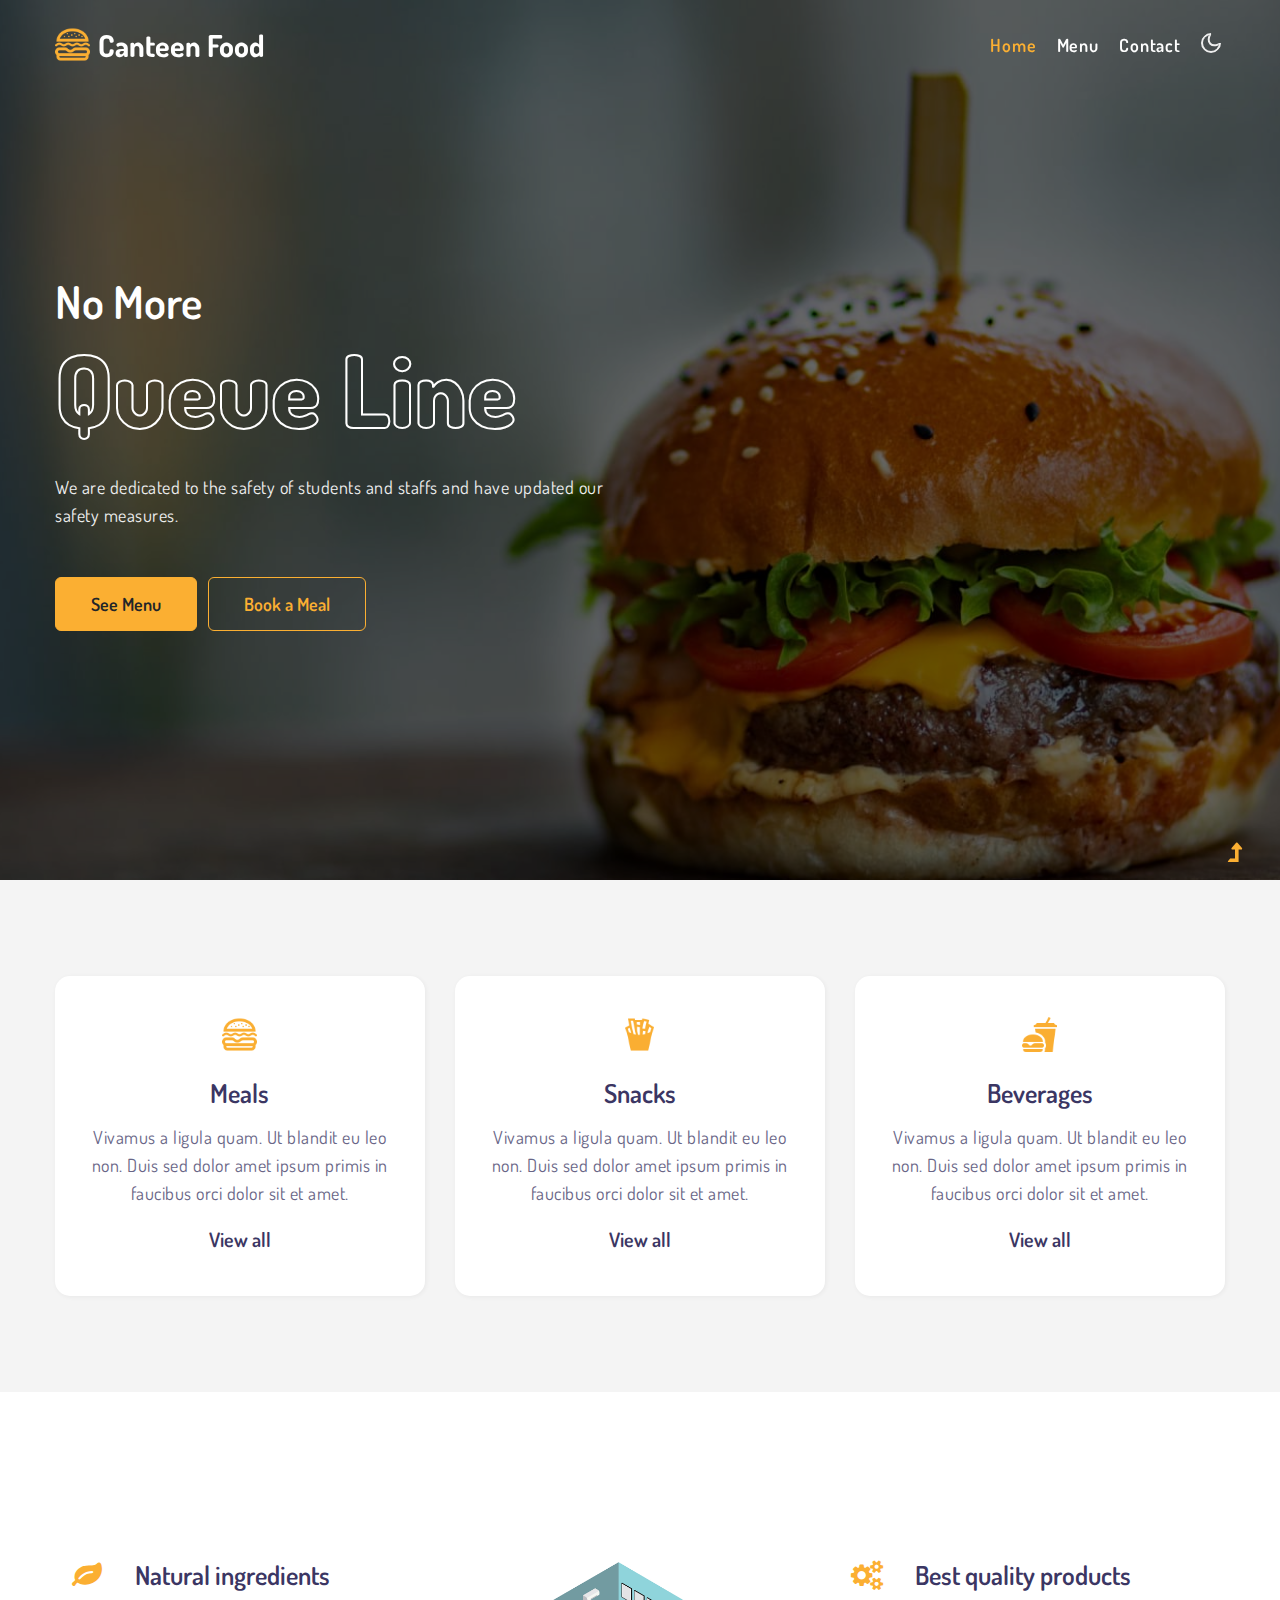
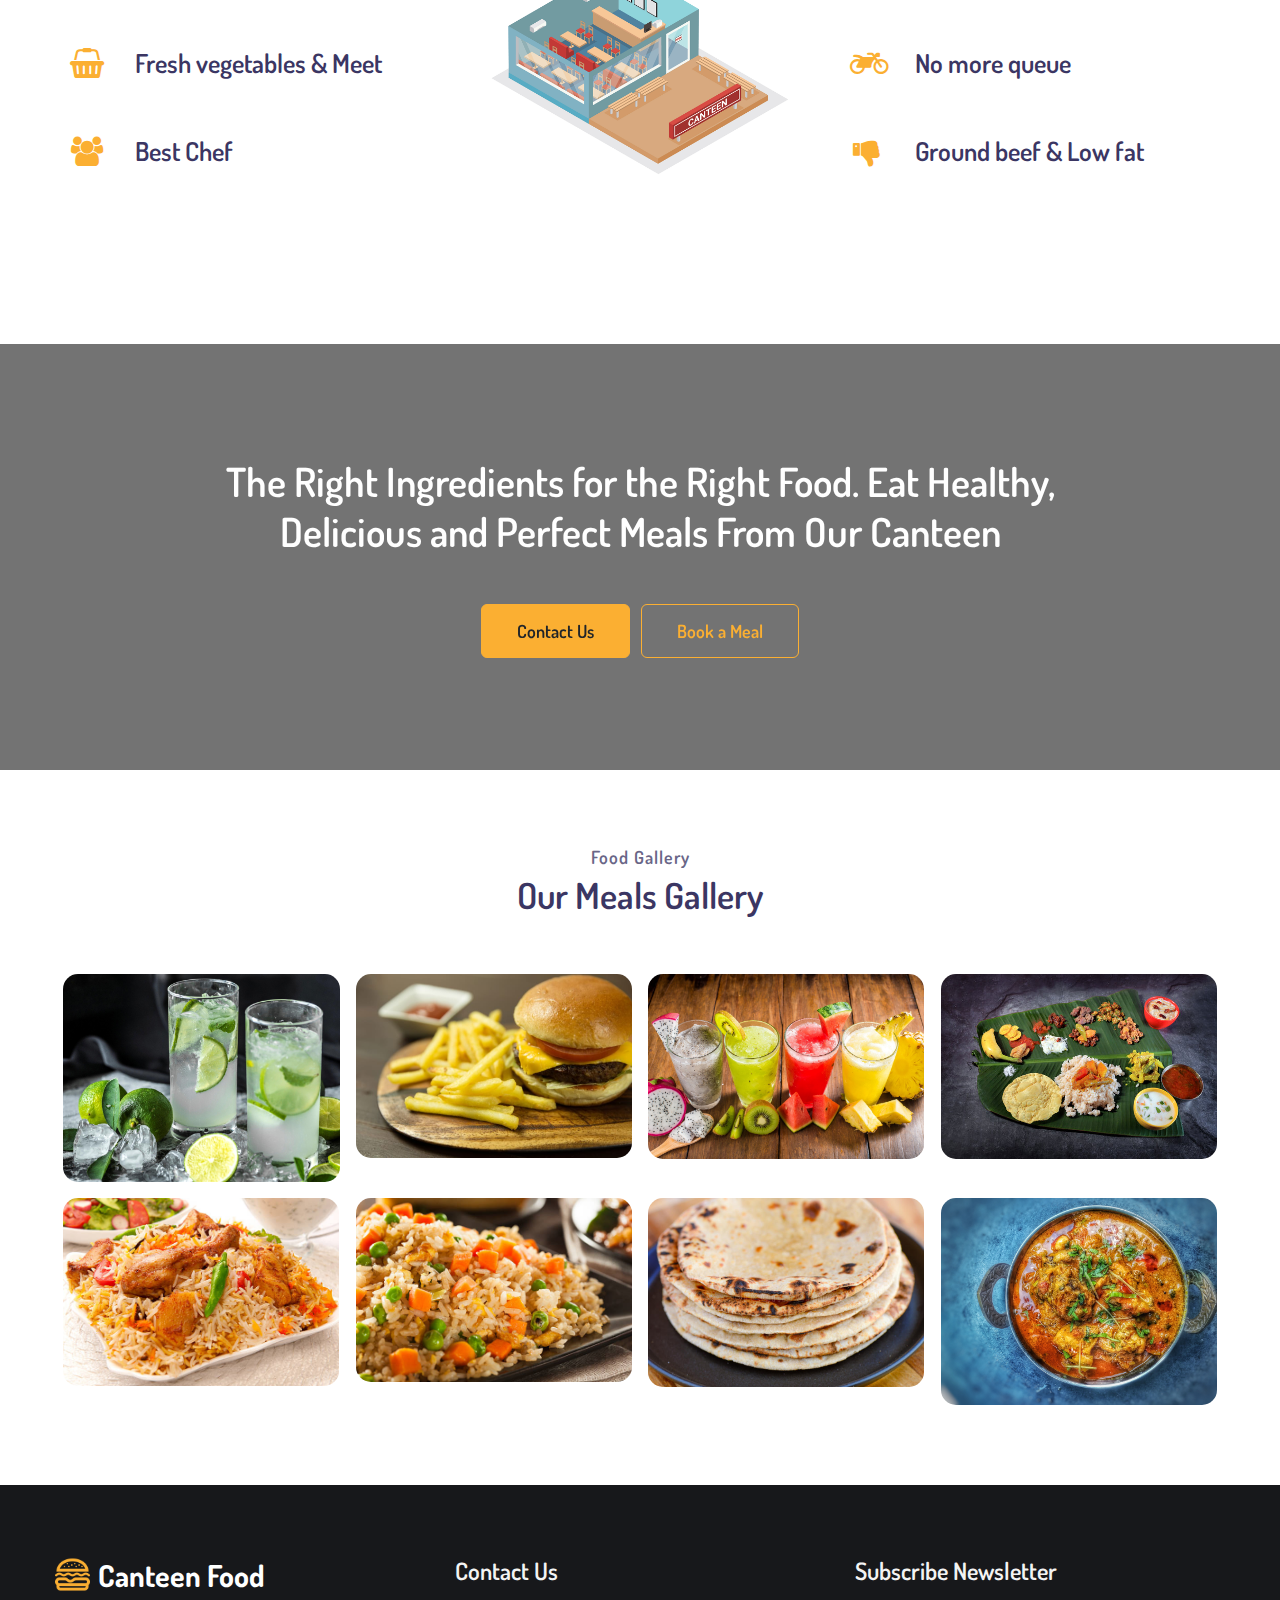
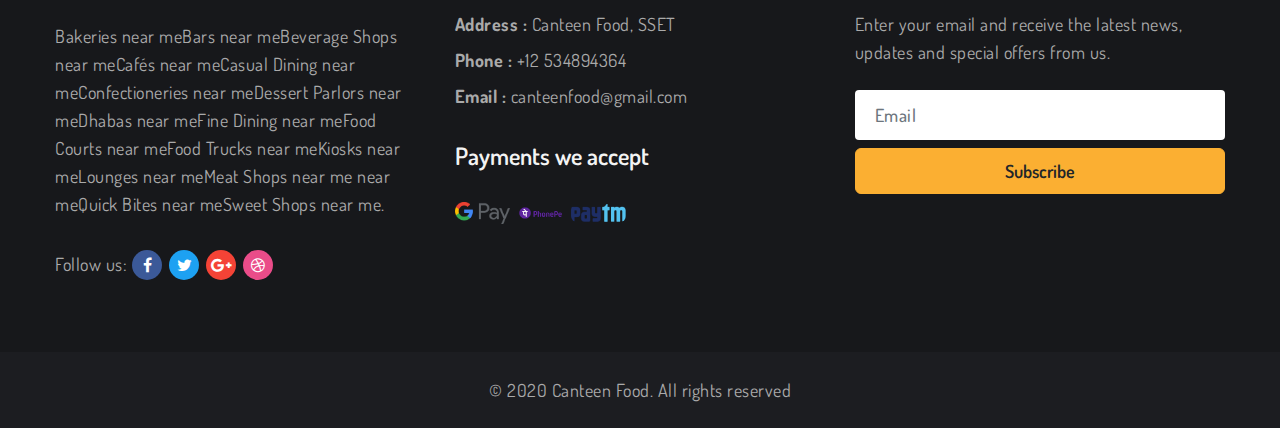
==== index.html @ 43445bdd "Initial Commit" ====
<!--
Author: W3layouts
Author URL: http://w3layouts.com
-->
<!doctype html>
<html lang="en">
  <head>
    <!-- Required meta tags -->
    <meta charset="utf-8">
    <meta name="viewport" content="width=device-width, initial-scale=1, shrink-to-fit=no">

    <title>Canteen</title>

    <link href="//fonts.googleapis.com/css2?family=Dosis:wght@300;400;500;600;800&display=swap" rel="stylesheet">

    <!-- Template CSS -->
    <link rel="stylesheet" href="assets/css/style-starter.css">
  </head>
  <body>
<!--header-->
<header id="site-header" class="fixed-top">
  <div class="container">
      <nav class="navbar navbar-expand-lg stroke px-0">
          <h1> <a class="navbar-brand" href="index.html">
              <img src="assets/images/burger.png" alt="burger logo"width="35px" /> Canteen Food
              </a></h1>
          <!-- if logo is image enable this   
  <a class="navbar-brand" href="#index.html">
      <img src="image-path" alt="Your logo" title="Your logo" style="height:35px;" />
  </a> -->
          <button class="navbar-toggler  collapsed bg-gradient" type="button" data-toggle="collapse"
              data-target="#navbarTogglerDemo02" aria-controls="navbarTogglerDemo02" aria-expanded="false"
              aria-label="Toggle navigation">
              <span class="navbar-toggler-icon fa icon-expand fa-bars"></span>
              <span class="navbar-toggler-icon fa icon-close fa-times"></span>
          </button>

          <div class="collapse navbar-collapse" id="navbarTogglerDemo02">
              <ul class="navbar-nav ml-auto">
                  <li class="nav-item active">
                      <a class="nav-link" href="index.html">Home <span class="sr-only">(current)</span></a>
                  </li>
                  <li class="nav-item @@menu__active">
                      <a class="nav-link" href="menu.html">Menu</a>
                  </li>
                  <li class="nav-item @@contact__active">
                      <a class="nav-link" href="contact.html">Contact</a>
                  </li>
                  <!--/search-right-->
                  <!-- <div class="search-right">
                      <a href="#search" title="search"><span class="fa fa-search" aria-hidden="true"></span></a> -->
                      <!-- search popup -->
                      <!-- <div id="search" class="pop-overlay">
                          <div class="popup">
                              <h4 class="mb-3">Search here</h4>
                              <form action="error.html" method="GET" class="search-box">
                                  <input type="search" placeholder="Enter Keyword" name="search" required="required"
                                      autofocus="">
                                  <button type="submit" class="btn btn-style btn-primary">Search</button>
                              </form>

                          </div>
                          <a class="close" href="#close">×</a>
                      </div> -->
                      <!-- /search popup -->
                  <!-- </div> -->
                  <!--//search-right-->
              </ul>
          </div>
          <!-- toggle switch for light and dark theme -->
          <div class="mobile-position">
              <nav class="navigation">
                  <div class="theme-switch-wrapper">
                      <label class="theme-switch" for="checkbox">
                          <input type="checkbox" id="checkbox">
                          <div class="mode-container">
                              <i class="gg-sun"></i>
                              <i class="gg-moon"></i>
                          </div>
                      </label>
                  </div>
              </nav>
          </div>
          <!-- //toggle switch for light and dark theme -->
      </nav>
  </div>
</header>
<!--/header-->
<!-- banner section -->
<section id="home" class="w3l-banner py-5">
    <div class="container py-lg-5 py-md-4 mt-lg-0 mt-md-5 mt-4">
        <div class="row align-items-center py-lg-5 py-4 mt-4">
            <div class="col-lg-6 col-sm-12">
                <h3 class="">No More </h3>
                <h2 class="mb-4">Queue Line</h2>
                <p>We are dedicated to the safety of students and staffs and have updated our safety measures. </p>
                <div class="mt-md-5 mt-4">
                    <a class="btn btn-primary btn-style mr-2" href="menu.html"> See Menu </a>
                    <a class="btn btn-outline-primary btn-style" href="#call"> Book a Meal </a>
                </div>
            </div>
            <div class="col-lg-5">
            </div>
        </div>
    </div>
</section>
<!-- //banner section -->
<!-- <section class="w3l-index3" id="work">
    <div class="midd-w3 py-5">
        <div class="container py-lg-5 py-md-4 py-2">
            <div class="row">
                <div class="col-lg-6 left-wthree-img text-righ">
                    <div class="position-relative">
                        <img src="assets/images/about.jpg" alt="" class="img-fluid radius-image-full">
                        <a href="#small-dialog" class="popup-with-zoom-anim play-view text-center position-absolute">
                            <span class="video-play-icon">
                                <span class="fa fa-play"></span>
                            </span>
                        </a> -->
                        <!-- dialog itself, mfp-hide class is required to make dialog hidden -->
                        <!-- <div id="small-dialog" class="zoom-anim-dialog mfp-hide">
                            <iframe src="https://www.youtube.com/embed/dCVEY88Fn1k" allow="autoplay; fullscreen" allowfullscreen=""></iframe>
                        </div>
                    </div>
                </div>
                <div class="col-lg-6 mt-lg-0 mt-md-5 mt-4 about-right-faq align-self">
                    <h5 class="title-small mb-1">Our story</h5>
                    <h3 class="title-big">Burgers! You won't Find Anywhere Else with Best Quality <span>Ingredients</span></h3>
                    <p class="mt-sm-4 mt-3">Lorem ipsum viverra feugiat. Pellen tesque libero ut justo,
                        ultrices in ligula. Semper at tempufddfel. Lorem ipsum dolor sit amet consectetur adipisicing
                        elit. Non quae, consequatur voluptatem ad.</p>
                    <a class="btn btn-primary btn-style mt-md-5 mt-4 mr-2" href="about.html"> Read More </a>
                </div>
            </div>
        </div>
    </div>
</section> -->

<!-- /bottom-grids-->
<section class="w3l-bottom-grids-6 py-5">
    <div class="container py-lg-5 py-md-4 py-2">
        <div class="grids-area-hny main-cont-wthree-fea row">
            <div class="col-lg-4 col-md-6 grids-feature">
                <div class="area-box">
                    <img src="assets/images/burger.png" alt="burger logo" width="35px">
                    <h4><a href="#feature" class="title-head">Meals</a></h4>
                    <p class="mb-3">Vivamus a ligula quam. Ut blandit eu leo non. Duis sed dolor amet ipsum primis in faucibus orci dolor sit et amet.</p>
                    <a href="menu.html" class="btn btn-text">View all </a>
                </div>
            </div>
            <div class="col-lg-4 col-md-6 grids-feature mt-md-0 mt-4">
                <div class="area-box">
                    <img src="assets/images/snack.png" alt="burger logo" width="35px">
                    <h4><a href="#feature" class="title-head">Snacks</a></h4>
                    <p class="mb-3">Vivamus a ligula quam. Ut blandit eu leo non. Duis sed dolor amet ipsum primis in faucibus orci dolor sit et amet.</p>
                    <a href="menu.html" class="btn btn-text">View all </a>
                </div>
            </div>
            <div class="col-lg-4 col-md-6 grids-feature mt-lg-0 mt-4">
                <div class="area-box">
                    <img src="assets/images/beverage.png" alt="burger logo" width="35px">
                    <h4><a href="#feature" class="title-head">Beverages</a></h4>
                    <p class="mb-3">Vivamus a ligula quam. Ut blandit eu leo non. Duis sed dolor amet ipsum primis in faucibus orci dolor sit et amet.</p>
                    <a href="menu.html" class="btn btn-text">View all </a>
                </div>
            </div>
        </div>
    </div>
</section>
<!-- //bottom-grids-->

<!-- /mobile section --->
<section class="w3l-mobile-content-6 py-5">
    <div class="mobile-info py-lg-5 py-md-4 py-2">
        <!-- /mobile-info-->
        <div class="container">
            <div class="row mobile-info-inn mx-lg-0">
                <div class="col-lg-4 mobile-right">
                    <div class="row mobile-right-grids mb-lg-5 mb-4">
                        <div class="col-2 mobile-right-icon">
                            <div class="mobile-icon">
                                <span class="fa fa-leaf"></span>
                            </div>
                        </div>
                        <div class="col-10 mobile-right-info">
                            <h6><a href="#url">Natural ingredients</a></h6>
                            <!-- <p>Lorem ipsum dolor sit amet,Ea sed illum facere aperiam sequi optio consec
                                adipisicing elit.</p> -->
                        </div>
                    </div>
                    <div class="row mobile-right-grids mb-lg-5 mb-4">
                        <div class="col-2 mobile-right-icon">
                            <div class="mobile-icon">
                                <span class="fa fa-shopping-basket"></span>
                            </div>
                        </div>
                        <div class="col-10 mobile-right-info">
                            <h6><a href="#url"> Fresh vegetables & Meet</a></h6>
                            <!-- <p>Lorem ipsum dolor sit amet,Ea sed illum facere aperiam sequi optio consec
                                adipisicing elit.</p> -->
                        </div>
                    </div>
                    <div class="row mobile-right-grids">
                        <div class="col-2 mobile-right-icon">
                            <div class="mobile-icon">
                                <span class="fa fa-users"></span>
                            </div>
                        </div>
                        <div class="col-10 mobile-right-info">
                            <h6><a href="#url">Best Chef </a></h6>
                            <!-- <p>Lorem ipsum dolor sit amet,Ea sed illum facere aperiam sequi optio consec
                                adipisicing elit.</p> -->
                        </div>
                    </div>
                </div>
                <div class="col-lg-4 mobile-left">
                    <img src="assets/images/burger1.png" class="img-fluid radius-image" alt="">
                </div>
                <div class="col-lg-4 mobile-right">
                    <div class="row mobile-right-grids mb-lg-5 mb-4">
                        <div class="col-2 mobile-right-icon">
                            <div class="mobile-icon">
                                <span class="fa fa-cogs"></span>
                            </div>
                        </div>
                        <div class="col-10 mobile-right-info">
                            <h6><a href="#url">Best quality products</a></h6>
                            <!-- <p>Lorem ipsum dolor sit amet,Ea sed illum facere aperiam sequi optio consec
                                adipisicing elit.</p> -->
                        </div>
                    </div>
                    <div class="row mobile-right-grids mb-lg-5 mb-4">
                        <div class="col-2 mobile-right-icon">
                            <div class="mobile-icon">
                                <span class="fa fa-motorcycle"></span>
                            </div>
                        </div>
                        <div class="col-10 mobile-right-info">
                            <h6><a href="#url">No more queue</a></h6>
                            <!-- <p>Lorem ipsum dolor sit amet,Ea sed illum facere aperiam sequi optio consec
                                adipisicing elit.</p> -->
                        </div>
                    </div>
                    <div class="row mobile-right-grids">
                        <div class="col-2 mobile-right-icon">
                            <div class="mobile-icon">
                                <span class="fa fa-thumbs-down"></span>
                            </div>
                        </div>
                        <div class="col-10 mobile-right-info">
                            <h6><a href="#url">Ground beef & Low fat</a></h6>
                            <!-- <p>Lorem ipsum dolor sit amet,Ea sed illum facere aperiam sequi optio consec
                                adipisicing elit.</p> -->
                        </div>
                    </div>
                </div>

            </div>
        </div>
        <!-- //mobile-info-->
    </div>
</section>
<!-- //mobile section --->
<!-- middle -->
<div class="middle py-5" id="call">
    <div class="container py-lg-3">
        <div class="welcome-left text-center py-md-5 py-3">
            <h3>The Right Ingredients
                for the Right Food. Eat Healthy, Delicious and Perfect Meals From Our Canteen</h3>
            <!-- <h3 class="mt-4">Call us to order: <a href="tel:+1 123 456 789">+1 123 456 789</a> </h3> -->
            <a href="contact.html" class="btn btn-style btn-primary mt-sm-5 mt-4 mr-2">Contact Us</a>
            <a href="menu.html" class="btn btn-style btn-outline-primary mt-sm-5 mt-4">Book a Meal</a>
        </div>
    </div>
</div>
<!-- //middle -->
<!--  Work gallery section -->
<div class="w3l-gallery2" id="gallery">
    <div class="burger galleryks py-5">
      <div class="container py-lg-4 py-md-3">
        <h6 class="title-small text-center">Food Gallery</h6>
        <h3 class="title-big mb-lg-5 mb-4 text-center">Our Meals Gallery</h3>
        <div class="row no-gutters masonry">
          <div class="col-lg-3 col-md-4 col-sm-6">
            <a href="assets/images/g1.jpg" class="js-img-viwer d-block" data-caption="The Right Ingredients for the Right Food."
              data-id="lion">
              <img src="assets/images/g1.jpg" class="img-fluid radius-image-full" alt="burger gallery" />
              <div class="content-overlay"></div>
              <div class="content-details fadeIn-top">
                <span class="fa fa-plus" aria-hidden="true"></span>
                <h4>Delight your Best</h4>
              </div>
            </a>
          </div>
          <div class="col-lg-3 col-md-4 col-sm-6">
            <a href="assets/images/g2.jpg" class="js-img-viwer d-block" data-caption="The Right Ingredients for the Right Food."
              data-id="camel">
              <img src="assets/images/g2.jpg" class="img-fluid radius-image-full" alt="burger gallery" />
              <div class="content-overlay"></div>
              <div class="content-details fadeIn-top">
                <span class="fa fa-plus" aria-hidden="true"></span>
                <h4>Delight your Best</h4>
              </div>
            </a>
          </div>
          <div class="col-lg-3 col-md-4 col-sm-6">
            <a href="assets/images/g3.jpg" class="js-img-viwer d-block" data-caption="The Right Ingredients for the Right Food."
              data-id="hippopotamus">
              <img src="assets/images/g3.jpg" class="img-fluid radius-image-full" alt="burger gallery" />
              <div class="content-overlay"></div>
              <div class="content-details fadeIn-top">
                <span class="fa fa-plus" aria-hidden="true"></span>
                <h4>Delight your Best</h4>
              </div>
            </a>
          </div>
          <div class="col-lg-3 col-md-4 col-sm-6">
            <a href="assets/images/g4.jpg" class="js-img-viwer d-block" data-caption="The Right Ingredients for the Right Food."
              data-id="koala">
              <img src="assets/images/g4.jpg" class="img-fluid radius-image-full" alt="burger gallery" />
              <div class="content-overlay"></div>
              <div class="content-details fadeIn-top">
                <span class="fa fa-plus" aria-hidden="true"></span>
                <h4>Delight your Best</h4>
              </div>
            </a>
          </div>
          <div class="col-lg-3 col-md-4 col-sm-6">
            <a href="assets/images/g5.jpg" class="js-img-viwer d-block" data-caption="The Right Ingredients for the Right Food."
              data-id="bear">
              <img src="assets/images/g5.jpg" class="img-fluid radius-image-full" alt="burger gallery" />
              <div class="content-overlay"></div>
              <div class="content-details fadeIn-top">
                <span class="fa fa-plus" aria-hidden="true"></span>
                <h4>Delight your Best</h4>
              </div>
            </a>
          </div>
          <div class="col-lg-3 col-md-4 col-sm-6">
            <a href="assets/images/g6.jpg" class="js-img-viwer d-block" data-caption="The Right Ingredients for the Right Food."
              data-id="rhinoceros">
              <img src="assets/images/g6.jpg" class="img-fluid radius-image-full" alt="burger gallery" />
              <div class="content-overlay"></div>
              <div class="content-details fadeIn-top">
                <span class="fa fa-plus" aria-hidden="true"></span>
                <h4>Delight your Best</h4>
              </div>
            </a>
          </div>
          <div class="col-lg-3 col-md-4 col-sm-6">
            <a href="assets/images/g7.jpg" class="js-img-viwer d-block" data-caption="The Right Ingredients for the Right Food."
              data-id="hippopotamus">
              <img src="assets/images/g7.jpg" class="img-fluid radius-image-full" alt="burger gallery" />
              <div class="content-overlay"></div>
              <div class="content-details fadeIn-top">
                <span class="fa fa-plus" aria-hidden="true"></span>
                <h4>Delight your Best</h4>
              </div>
            </a>
          </div>
          <div class="col-lg-3 col-md-4 col-sm-6">
            <a href="assets/images/g8.jpg" class="js-img-viwer d-block" data-caption="The Right Ingredients for the Right Food."
              data-id="koala">
              <img src="assets/images/g8.jpg" class="img-fluid radius-image-full" alt="burger gallery" />
              <div class="content-overlay"></div>
              <div class="content-details fadeIn-top">
                <span class="fa fa-plus" aria-hidden="true"></span>
                <h4>Delight your Best</h4>
              </div>
            </a>
          </div>
        </div>
      </div>
    </div>
  </div>
  <!--  //Work gallery section -->


<!-- features -->
<!-- <section class="w3l-reasons py-5" id="why">
    <div class="main-w3 py-lg-5 py-md-d py-2">
        <div class="container">
            <div class="title-content text-center">
                <h6 class="title-small">Why we are the best</h6>
                <h3 class="title-big">4 Reasons to Choose us</h3>
            </div>
            <div class="row main-cont-wthree-fea mt-5 pt-lg-4 text-center">
                <div class="col-lg-3 col-sm-6 grids-feature">
                    <a href="#url" class="icon"><span class="fa fa-cutlery"></span></a>
                    <h4><a href="#feature" class="title-head">Tasty Burgers</a></h4>
                    <p>Dolor et sed amet eget volutp elit libero. timpus sed elit nibh quis dui, nunc tortor sit amet.</p>
                </div>
                <div class="col-lg-3 col-sm-6 grids-feature mt-sm-0 mt-5">
                    <a href="#url" class="icon"><span class="fa fa-cogs"></span></a>
                    <h4><a href="#feature" class="title-head">Quality Products</a></h4>
                    <p>Dolor et sed amet eget volutp elit libero. timpus sed elit nibh quis dui, nunc tortor sit amet.</p>
                </div>
                <div class="col-lg-3 col-sm-6 grids-feature mt-lg-0 mt-sm-5 mt-5">
                    <a href="#url" class="icon"><span class="fa fa-users"></span></a>
                    <h4><a href="#feature" class="title-head">World's best Chef</a></h4>
                    <p>Dolor et sed amet eget volutp elit libero. timpus sed elit nibh quis dui, nunc tortor sit amet.</p>
                </div>
                <div class="col-lg-3 col-sm-6 grids-feature mt-lg-0 mt-sm-5 mt-5">
                    <a href="#url" class="icon"><span class="fa fa-motorcycle"></span></a>
                    <h4><a href="#feature" class="title-head">Fastest delivery</a></h4>
                    <p>Dolor et sed amet eget volutp elit libero. timpus sed elit nibh quis dui, nunc tortor sit amet.</p>
                </div>
            </div>
        </div>
    </div>
</section> -->
<!-- //features -->

<!-- app-4 -->
<!-- <section class="w3l-app-launch-4 py-5">
    <div id="app4-block" class="py-lg-5 py-md-4">
        <div class="container">
            <div class="row">
                <div class="col-lg-6 app4-left-text">
                    <h5 class="title-small">Easy way to use mobile app</h5>
                    <h3 class="title-big">Download our mobile apps today</h3>
                    <p class="mt-3"> Suspendisse efficitur orci urna. In et augue ornare, tempor massa in, luctus
                        sapien. Proin a diam et dui fermentum molestie vel id neque. Donec sed tempus enim, 
                        a congue risus. euismod massa a quam interdum. </p>
                    <div class="download-btns mt-4 pt-lg-3">
                        <a href="#url"><img src="assets/images/appstore.png" class="radius-image" alt=""></a>
                        <a href="#url"><img src="assets/images/googleplay.png" class="radius-image" alt=""></a>
                    </div>
                    <span class="or"> or </span>
                    <div class="download-link">
                        <h5 class="mb-2">Enter your email to get download link</h5>
                        <form action="#" methos="GET" class="d-flex wrap-align">
                            <input type="email" placeholder="Enter email" required="required" />
                            <button type="submit">Get link</button>
                        </form>
                    </div>
                </div>
                <div class="col-lg-6 app4-right-image mt-lg-0 mt-md-5 mt-4">
                    <img src="assets/images/mobile.jpg" class="img-fluid radius-image-full" alt="App Device" />
                </div>
            </div>
        </div>
    </div>
</section> -->
<!-- footer -->
<footer class="py-5">
  <div class="container py-xl-4">
    <div class="row footer-top">
      <div class="col-lg-4 footer-grid_section_1its footer-text">
        <!-- logo -->
        <h2>
          <a class="logo text-wh" href="index.html">
            <img src="assets/images/burger.png" alt="burger logo" width="35px" /> Canteen Food
          </a>
        </h2>
        <!-- //logo -->
        <p class="mt-lg-4 mt-3 mb-4 pb-lg-2">Bakeries near meBars near meBeverage Shops near meCafés near meCasual Dining near meConfectioneries near meDessert Parlors near meDhabas near meFine Dining near meFood Courts near meFood Trucks near meKiosks near meLounges near meMeat Shops near me near meQuick Bites near meSweet Shops near me.</p>
        <!-- social icons -->
        <ul class="top-right-info">
          <li>
            <p>Follow us:</p>
          </li>
          <li class="facebook-w3">
            <a href="#facebbok">
              <span class="fa fa-facebook-f"></span>
            </a>
          </li>
          <li class="twitter-w3">
            <a href="#twitter">
              <span class="fa fa-twitter"></span>
            </a>
          </li>
          <li class="google-w3">
            <a href="#google">
              <span class="fa fa-google-plus"></span>
            </a>
          </li>
          <li class="dribble-w3">
            <a href="#dribble">
              <span class="fa fa-dribbble"></span>
            </a>
          </li>
        </ul>
        <!-- //social icons -->
      </div>
      <div class="col-lg-4 col-sm-6 footer-grid_section_1its mt-lg-0 mt-5">
        <div class="footer-title">
          <h3>Contact Us</h3>
        </div>
        <div class="footer-text mt-4">
          <p><strong>Address :</strong> Canteen Food, SSET</p>
          <p class="my-2"><strong>Phone :</strong> <a href="tel:+12 534894364">+12 534894364</a></p>
          <p><strong>Email :</strong> <a href="mailto:info@example.com">canteenfood@gmail.com</a></p>
        </div>
        <div class="footer-title mt-4 pt-md-2">
          <h3>Payments we accept</h3>
        </div>
        <ul class="list-unstyled payment-links mt-4">
          <li>
            <a href="#payment"><img src="assets/images/gpay.png" class="radius-image" width="55px" alt=""></a>
          </li>
          <li>
            <a href="#payment"><img src="assets/images/phonep.png" class="radius-image" width="55px" alt=""></a>
          </li>
          <li>
            <a href="#payment"><img src="assets/images/paytm.png" class="radius-image" width="55px" alt=""></a>
          </li>
        </ul>
      </div>
      <div class="col-lg-4 col-sm-6 footer-grid_section_1its footer-text mt-lg-0 mt-5">
        <div class="footer-title">
          <h3>Subscribe Newsletter</h3>
        </div>
        <div class="info-form-right mt-4 p-0">
          <p class="mb-4">Enter your email and receive the latest news, updates and special offers from us.</p>
          <form action="#" method="post">
            <div class="form-group mb-2">
              <input type="email" class="form-control" name="Email" placeholder="Email" required="">
            </div>
            <button type="submit" class="btn btn-style btn-primary w-100 d-block ml-auto py-2">Subscribe</button>
          </form>
          <!-- <h4 class="mt-4">Subscribe & Get $10 on Your First Order</h4> -->
        </div>
      </div>
    </div>
  </div>
</footer>
<!-- //footer -->
<!-- copyright -->
<div class="cpy-right text-center py-4">
  <p>© 2020 Canteen Food. All rights reserved </a> </p>
</div>
<!-- //copyright -->

 <!-- move top -->
 <button onclick="topFunction()" id="movetop" title="Go to top">
  <span class="fa fa-level-up" aria-hidden="true"></span>
</button>
<script>
  // When the user scrolls down 20px from the top of the document, show the button
  window.onscroll = function () {
    scrollFunction()
  };

  function scrollFunction() {
    if (document.body.scrollTop > 20 || document.documentElement.scrollTop > 20) {
      document.getElementById("movetop").style.display = "block";
    } else {
      document.getElementById("movetop").style.display = "none";
    }
  }

  // When the user clicks on the button, scroll to the top of the document
  function topFunction() {
    document.body.scrollTop = 0;
    document.documentElement.scrollTop = 0;
  }
</script>
<!-- /move top -->

<script src="assets/js/jquery-3.3.1.min.js"></script> <!-- Common jquery plugin -->

<script src="assets/js/theme-change.js"></script><!-- theme switch js (light and dark)-->

<script src="assets/js/owl.carousel.js"></script><!-- owl carousel -->

<!-- script for tesimonials carousel slider -->
<script>
  $(document).ready(function () {
    $("#owl-demo1").owlCarousel({
      loop: true,
      margin: 20,
      nav: false,
      responsiveClass: true,
      responsive: {
        0: {
          items: 1,
          nav: false
        },
        1000: {
          items: 1,
          nav: false,
          loop: false
        }
      }
    })
  })
</script>
<!-- //script for tesimonials carousel slider -->

<script src="assets/js/jquery.magnific-popup.min.js"></script>
<script>
  $(document).ready(function () {
    $('.popup-with-zoom-anim').magnificPopup({
      type: 'inline',

      fixedContentPos: false,
      fixedBgPos: true,

      overflowY: 'auto',

      closeBtnInside: true,
      preloader: false,

      midClick: true,
      removalDelay: 300,
      mainClass: 'my-mfp-zoom-in'
    });

    $('.popup-with-move-anim').magnificPopup({
      type: 'inline',

      fixedContentPos: false,
      fixedBgPos: true,

      overflowY: 'auto',

      closeBtnInside: true,
      preloader: false,

      midClick: true,
      removalDelay: 300,
      mainClass: 'my-mfp-slide-bottom'
    });
  });
</script>

<script src="assets/js/counter.js"></script>

<!-- gallery popup js -->
<script src="assets/js/smartphoto.js"></script>
<script>
  document.addEventListener('DOMContentLoaded', function () {
    const sm = new SmartPhoto(".js-img-viwer", {
      showAnimation: false
    });
    // sm.destroy();
  });
</script>
<!-- //gallery popup js -->

<!--/MENU-JS-->
<script>
  $(window).on("scroll", function () {
    var scroll = $(window).scrollTop();

    if (scroll >= 80) {
      $("#site-header").addClass("nav-fixed");
    } else {
      $("#site-header").removeClass("nav-fixed");
    }
  });

  //Main navigation Active Class Add Remove
  $(".navbar-toggler").on("click", function () {
    $("header").toggleClass("active");
  });
  $(document).on("ready", function () {
    if ($(window).width() > 991) {
      $("header").removeClass("active");
    }
    $(window).on("resize", function () {
      if ($(window).width() > 991) {
        $("header").removeClass("active");
      }
    });
  });
</script>
<!--//MENU-JS-->

<!-- disable body scroll which navbar is in active -->
<script>
  $(function () {
    $('.navbar-toggler').click(function () {
      $('body').toggleClass('noscroll');
    })
  });
</script>
<!-- //disable body scroll which navbar is in active -->

<!--bootstrap-->
<script src="assets/js/bootstrap.min.js"></script>
<!-- //bootstrap-->

</body>

</html>
---- assets/css/style-starter.css ----
@charset "UTF-8";
/**
Author: W3layouts
Author URL: http://w3layouts.com
**/
/*!
 *  Font Awesome 4.7.0 by @davegandy - http://fontawesome.io - @fontawesome
 *  License - http://fontawesome.io/license (Font: SIL OFL 1.1, CSS: MIT License)
 */
/* FONT PATH
 * -------------------------- */
@font-face {
  font-family: 'FontAwesome';
  src: url("../fonts/fontawesome-webfont.eot?v=4.7.0");
  src: url("../fonts/fontawesome-webfont.eot?#iefix&v=4.7.0") format("embedded-opentype"), url("../fonts/fontawesome-webfont.woff2?v=4.7.0") format("woff2"), url("../fonts/fontawesome-webfont.woff?v=4.7.0") format("woff"), url("../fonts/fontawesome-webfont.ttf?v=4.7.0") format("truetype"), url("../fonts/fontawesome-webfont.svg?v=4.7.0#fontawesomeregular") format("svg");
  font-weight: normal;
  font-style: normal; }

.fa {
  display: inline-block;
  font: normal normal normal 14px/1 FontAwesome;
  font-size: inherit;
  text-rendering: auto;
  -webkit-font-smoothing: antialiased;
  -moz-osx-font-smoothing: grayscale; }

/* makes the font 33% larger relative to the icon container */
.fa-lg {
  font-size: 1.33333em;
  line-height: 0.75em;
  vertical-align: -15%; }

.fa-2x {
  font-size: 2em; }

.fa-3x {
  font-size: 3em; }

.fa-4x {
  font-size: 4em; }

.fa-5x {
  font-size: 5em; }

.fa-fw {
  width: 1.28571em;
  text-align: center; }

.fa-ul {
  padding-left: 0;
  margin-left: 2.14286em;
  list-style-type: none; }
  .fa-ul > li {
    position: relative; }

.fa-li {
  position: absolute;
  left: -2.14286em;
  width: 2.14286em;
  top: 0.14286em;
  text-align: center; }
  .fa-li.fa-lg {
    left: -1.85714em; }

.fa-border {
  padding: .2em .25em .15em;
  border: solid 0.08em #eee;
  border-radius: .1em; }

.fa-pull-left {
  float: left; }

.fa-pull-right {
  float: right; }

.fa.fa-pull-left {
  margin-right: .3em; }

.fa.fa-pull-right {
  margin-left: .3em; }

/* Deprecated as of 4.4.0 */
.pull-right {
  float: right; }

.pull-left {
  float: left; }

.fa.pull-left {
  margin-right: .3em; }

.fa.pull-right {
  margin-left: .3em; }

.fa-spin {
  -webkit-animation: fa-spin 2s infinite linear;
  animation: fa-spin 2s infinite linear; }

.fa-pulse {
  -webkit-animation: fa-spin 1s infinite steps(8);
  animation: fa-spin 1s infinite steps(8); }

@-webkit-keyframes fa-spin {
  0% {
    transform: rotate(0deg); }
  100% {
    transform: rotate(359deg); } }

@keyframes fa-spin {
  0% {
    transform: rotate(0deg); }
  100% {
    transform: rotate(359deg); } }

.fa-rotate-90 {
  -ms-filter: "progid:DXImageTransform.Microsoft.BasicImage(rotation=1)";
  transform: rotate(90deg); }

.fa-rotate-180 {
  -ms-filter: "progid:DXImageTransform.Microsoft.BasicImage(rotation=2)";
  transform: rotate(180deg); }

.fa-rotate-270 {
  -ms-filter: "progid:DXImageTransform.Microsoft.BasicImage(rotation=3)";
  transform: rotate(270deg); }

.fa-flip-horizontal {
  -ms-filter: "progid:DXImageTransform.Microsoft.BasicImage(rotation=0, mirror=1)";
  transform: scale(-1, 1); }

.fa-flip-vertical {
  -ms-filter: "progid:DXImageTransform.Microsoft.BasicImage(rotation=2, mirror=1)";
  transform: scale(1, -1); }

:root .fa-rotate-90,
:root .fa-rotate-180,
:root .fa-rotate-270,
:root .fa-flip-horizontal,
:root .fa-flip-vertical {
  -webkit-filter: none;
          filter: none; }

.fa-stack {
  position: relative;
  display: inline-block;
  width: 2em;
  height: 2em;
  line-height: 2em;
  vertical-align: middle; }

.fa-stack-1x, .fa-stack-2x {
  position: absolute;
  left: 0;
  width: 100%;
  text-align: center; }

.fa-stack-1x {
  line-height: inherit; }

.fa-stack-2x {
  font-size: 2em; }

.fa-inverse {
  color: #fff; }

/* Font Awesome uses the Unicode Private Use Area (PUA) to ensure screen
   readers do not read off random characters that represent icons */
.fa-glass:before {
  content: ""; }

.fa-music:before {
  content: ""; }

.fa-search:before {
  content: ""; }

.fa-envelope-o:before {
  content: ""; }

.fa-heart:before {
  content: ""; }

.fa-star:before {
  content: ""; }

.fa-star-o:before {
  content: ""; }

.fa-user:before {
  content: ""; }

.fa-film:before {
  content: ""; }

.fa-th-large:before {
  content: ""; }

.fa-th:before {
  content: ""; }

.fa-th-list:before {
  content: ""; }

.fa-check:before {
  content: ""; }

.fa-remove:before,
.fa-close:before,
.fa-times:before {
  content: ""; }

.fa-search-plus:before {
  content: ""; }

.fa-search-minus:before {
  content: ""; }

.fa-power-off:before {
  content: ""; }

.fa-signal:before {
  content: ""; }

.fa-gear:before,
.fa-cog:before {
  content: ""; }

.fa-trash-o:before {
  content: ""; }

.fa-home:before {
  content: ""; }

.fa-file-o:before {
  content: ""; }

.fa-clock-o:before {
  content: ""; }

.fa-road:before {
  content: ""; }

.fa-download:before {
  content: ""; }

.fa-arrow-circle-o-down:before {
  content: ""; }

.fa-arrow-circle-o-up:before {
  content: ""; }

.fa-inbox:before {
  content: ""; }

.fa-play-circle-o:before {
  content: ""; }

.fa-rotate-right:before,
.fa-repeat:before {
  content: ""; }

.fa-refresh:before {
  content: ""; }

.fa-list-alt:before {
  content: ""; }

.fa-lock:before {
  content: ""; }

.fa-flag:before {
  content: ""; }

.fa-headphones:before {
  content: ""; }

.fa-volume-off:before {
  content: ""; }

.fa-volume-down:before {
  content: ""; }

.fa-volume-up:before {
  content: ""; }

.fa-qrcode:before {
  content: ""; }

.fa-barcode:before {
  content: ""; }

.fa-tag:before {
  content: ""; }

.fa-tags:before {
  content: ""; }

.fa-book:before {
  content: ""; }

.fa-bookmark:before {
  content: ""; }

.fa-print:before {
  content: ""; }

.fa-camera:before {
  content: ""; }

.fa-font:before {
  content: ""; }

.fa-bold:before {
  content: ""; }

.fa-italic:before {
  content: ""; }

.fa-text-height:before {
  content: ""; }

.fa-text-width:before {
  content: ""; }

.fa-align-left:before {
  content: ""; }

.fa-align-center:before {
  content: ""; }

.fa-align-right:before {
  content: ""; }

.fa-align-justify:before {
  content: ""; }

.fa-list:before {
  content: ""; }

.fa-dedent:before,
.fa-outdent:before {
  content: ""; }

.fa-indent:before {
  content: ""; }

.fa-video-camera:before {
  content: ""; }

.fa-photo:before,
.fa-image:before,
.fa-picture-o:before {
  content: ""; }

.fa-pencil:before {
  content: ""; }

.fa-map-marker:before {
  content: ""; }

.fa-adjust:before {
  content: ""; }

.fa-tint:before {
  content: ""; }

.fa-edit:before,
.fa-pencil-square-o:before {
  content: ""; }

.fa-share-square-o:before {
  content: ""; }

.fa-check-square-o:before {
  content: ""; }

.fa-arrows:before {
  content: ""; }

.fa-step-backward:before {
  content: ""; }

.fa-fast-backward:before {
  content: ""; }

.fa-backward:before {
  content: ""; }

.fa-play:before {
  content: ""; }

.fa-pause:before {
  content: ""; }

.fa-stop:before {
  content: ""; }

.fa-forward:before {
  content: ""; }

.fa-fast-forward:before {
  content: ""; }

.fa-step-forward:before {
  content: ""; }

.fa-eject:before {
  content: ""; }

.fa-chevron-left:before {
  content: ""; }

.fa-chevron-right:before {
  content: ""; }

.fa-plus-circle:before {
  content: ""; }

.fa-minus-circle:before {
  content: ""; }

.fa-times-circle:before {
  content: ""; }

.fa-check-circle:before {
  content: ""; }

.fa-question-circle:before {
  content: ""; }

.fa-info-circle:before {
  content: ""; }

.fa-crosshairs:before {
  content: ""; }

.fa-times-circle-o:before {
  content: ""; }

.fa-check-circle-o:before {
  content: ""; }

.fa-ban:before {
  content: ""; }

.fa-arrow-left:before {
  content: ""; }

.fa-arrow-right:before {
  content: ""; }

.fa-arrow-up:before {
  content: ""; }

.fa-arrow-down:before {
  content: ""; }

.fa-mail-forward:before,
.fa-share:before {
  content: ""; }

.fa-expand:before {
  content: ""; }

.fa-compress:before {
  content: ""; }

.fa-plus:before {
  content: ""; }

.fa-minus:before {
  content: ""; }

.fa-asterisk:before {
  content: ""; }

.fa-exclamation-circle:before {
  content: ""; }

.fa-gift:before {
  content: ""; }

.fa-leaf:before {
  content: ""; }

.fa-fire:before {
  content: ""; }

.fa-eye:before {
  content: ""; }

.fa-eye-slash:before {
  content: ""; }

.fa-warning:before,
.fa-exclamation-triangle:before {
  content: ""; }

.fa-plane:before {
  content: ""; }

.fa-calendar:before {
  content: ""; }

.fa-random:before {
  content: ""; }

.fa-comment:before {
  content: ""; }

.fa-magnet:before {
  content: ""; }

.fa-chevron-up:before {
  content: ""; }

.fa-chevron-down:before {
  content: ""; }

.fa-retweet:before {
  content: ""; }

.fa-shopping-cart:before {
  content: ""; }

.fa-folder:before {
  content: ""; }

.fa-folder-open:before {
  content: ""; }

.fa-arrows-v:before {
  content: ""; }

.fa-arrows-h:before {
  content: ""; }

.fa-bar-chart-o:before,
.fa-bar-chart:before {
  content: ""; }

.fa-twitter-square:before {
  content: ""; }

.fa-facebook-square:before {
  content: ""; }

.fa-camera-retro:before {
  content: ""; }

.fa-key:before {
  content: ""; }

.fa-gears:before,
.fa-cogs:before {
  content: ""; }

.fa-comments:before {
  content: ""; }

.fa-thumbs-o-up:before {
  content: ""; }

.fa-thumbs-o-down:before {
  content: ""; }

.fa-star-half:before {
  content: ""; }

.fa-heart-o:before {
  content: ""; }

.fa-sign-out:before {
  content: ""; }

.fa-linkedin-square:before {
  content: ""; }

.fa-thumb-tack:before {
  content: ""; }

.fa-external-link:before {
  content: ""; }

.fa-sign-in:before {
  content: ""; }

.fa-trophy:before {
  content: ""; }

.fa-github-square:before {
  content: ""; }

.fa-upload:before {
  content: ""; }

.fa-lemon-o:before {
  content: ""; }

.fa-phone:before {
  content: ""; }

.fa-square-o:before {
  content: ""; }

.fa-bookmark-o:before {
  content: ""; }

.fa-phone-square:before {
  content: ""; }

.fa-twitter:before {
  content: ""; }

.fa-facebook-f:before,
.fa-facebook:before {
  content: ""; }

.fa-github:before {
  content: ""; }

.fa-unlock:before {
  content: ""; }

.fa-credit-card:before {
  content: ""; }

.fa-feed:before,
.fa-rss:before {
  content: ""; }

.fa-hdd-o:before {
  content: ""; }

.fa-bullhorn:before {
  content: ""; }

.fa-bell:before {
  content: ""; }

.fa-certificate:before {
  content: ""; }

.fa-hand-o-right:before {
  content: ""; }

.fa-hand-o-left:before {
  content: ""; }

.fa-hand-o-up:before {
  content: ""; }

.fa-hand-o-down:before {
  content: ""; }

.fa-arrow-circle-left:before {
  content: ""; }

.fa-arrow-circle-right:before {
  content: ""; }

.fa-arrow-circle-up:before {
  content: ""; }

.fa-arrow-circle-down:before {
  content: ""; }

.fa-globe:before {
  content: ""; }

.fa-wrench:before {
  content: ""; }

.fa-tasks:before {
  content: ""; }

.fa-filter:before {
  content: ""; }

.fa-briefcase:before {
  content: ""; }

.fa-arrows-alt:before {
  content: ""; }

.fa-group:before,
.fa-users:before {
  content: ""; }

.fa-chain:before,
.fa-link:before {
  content: ""; }

.fa-cloud:before {
  content: ""; }

.fa-flask:before {
  content: ""; }

.fa-cut:before,
.fa-scissors:before {
  content: ""; }

.fa-copy:before,
.fa-files-o:before {
  content: ""; }

.fa-paperclip:before {
  content: ""; }

.fa-save:before,
.fa-floppy-o:before {
  content: ""; }

.fa-square:before {
  content: ""; }

.fa-navicon:before,
.fa-reorder:before,
.fa-bars:before {
  content: ""; }

.fa-list-ul:before {
  content: ""; }

.fa-list-ol:before {
  content: ""; }

.fa-strikethrough:before {
  content: ""; }

.fa-underline:before {
  content: ""; }

.fa-table:before {
  content: ""; }

.fa-magic:before {
  content: ""; }

.fa-truck:before {
  content: ""; }

.fa-pinterest:before {
  content: ""; }

.fa-pinterest-square:before {
  content: ""; }

.fa-google-plus-square:before {
  content: ""; }

.fa-google-plus:before {
  content: ""; }

.fa-money:before {
  content: ""; }

.fa-caret-down:before {
  content: ""; }

.fa-caret-up:before {
  content: ""; }

.fa-caret-left:before {
  content: ""; }

.fa-caret-right:before {
  content: ""; }

.fa-columns:before {
  content: ""; }

.fa-unsorted:before,
.fa-sort:before {
  content: ""; }

.fa-sort-down:before,
.fa-sort-desc:before {
  content: ""; }

.fa-sort-up:before,
.fa-sort-asc:before {
  content: ""; }

.fa-envelope:before {
  content: ""; }

.fa-linkedin:before {
  content: ""; }

.fa-rotate-left:before,
.fa-undo:before {
  content: ""; }

.fa-legal:before,
.fa-gavel:before {
  content: ""; }

.fa-dashboard:before,
.fa-tachometer:before {
  content: ""; }

.fa-comment-o:before {
  content: ""; }

.fa-comments-o:before {
  content: ""; }

.fa-flash:before,
.fa-bolt:before {
  content: ""; }

.fa-sitemap:before {
  content: ""; }

.fa-umbrella:before {
  content: ""; }

.fa-paste:before,
.fa-clipboard:before {
  content: ""; }

.fa-lightbulb-o:before {
  content: ""; }

.fa-exchange:before {
  content: ""; }

.fa-cloud-download:before {
  content: ""; }

.fa-cloud-upload:before {
  content: ""; }

.fa-user-md:before {
  content: ""; }

.fa-stethoscope:before {
  content: ""; }

.fa-suitcase:before {
  content: ""; }

.fa-bell-o:before {
  content: ""; }

.fa-coffee:before {
  content: ""; }

.fa-cutlery:before {
  content: ""; }

.fa-file-text-o:before {
  content: ""; }

.fa-building-o:before {
  content: ""; }

.fa-hospital-o:before {
  content: ""; }

.fa-ambulance:before {
  content: ""; }

.fa-medkit:before {
  content: ""; }

.fa-fighter-jet:before {
  content: ""; }

.fa-beer:before {
  content: ""; }

.fa-h-square:before {
  content: ""; }

.fa-plus-square:before {
  content: ""; }

.fa-angle-double-left:before {
  content: ""; }

.fa-angle-double-right:before {
  content: ""; }

.fa-angle-double-up:before {
  content: ""; }

.fa-angle-double-down:before {
  content: ""; }

.fa-angle-left:before {
  content: ""; }

.fa-angle-right:before {
  content: ""; }

.fa-angle-up:before {
  content: ""; }

.fa-angle-down:before {
  content: ""; }

.fa-desktop:before {
  content: ""; }

.fa-laptop:before {
  content: ""; }

.fa-tablet:before {
  content: ""; }

.fa-mobile-phone:before,
.fa-mobile:before {
  content: ""; }

.fa-circle-o:before {
  content: ""; }

.fa-quote-left:before {
  content: ""; }

.fa-quote-right:before {
  content: ""; }

.fa-spinner:before {
  content: ""; }

.fa-circle:before {
  content: ""; }

.fa-mail-reply:before,
.fa-reply:before {
  content: ""; }

.fa-github-alt:before {
  content: ""; }

.fa-folder-o:before {
  content: ""; }

.fa-folder-open-o:before {
  content: ""; }

.fa-smile-o:before {
  content: ""; }

.fa-frown-o:before {
  content: ""; }

.fa-meh-o:before {
  content: ""; }

.fa-gamepad:before {
  content: ""; }

.fa-keyboard-o:before {
  content: ""; }

.fa-flag-o:before {
  content: ""; }

.fa-flag-checkered:before {
  content: ""; }

.fa-terminal:before {
  content: ""; }

.fa-code:before {
  content: ""; }

.fa-mail-reply-all:before,
.fa-reply-all:before {
  content: ""; }

.fa-star-half-empty:before,
.fa-star-half-full:before,
.fa-star-half-o:before {
  content: ""; }

.fa-location-arrow:before {
  content: ""; }

.fa-crop:before {
  content: ""; }

.fa-code-fork:before {
  content: ""; }

.fa-unlink:before,
.fa-chain-broken:before {
  content: ""; }

.fa-question:before {
  content: ""; }

.fa-info:before {
  content: ""; }

.fa-exclamation:before {
  content: ""; }

.fa-superscript:before {
  content: ""; }

.fa-subscript:before {
  content: ""; }

.fa-eraser:before {
  content: ""; }

.fa-puzzle-piece:before {
  content: ""; }

.fa-microphone:before {
  content: ""; }

.fa-microphone-slash:before {
  content: ""; }

.fa-shield:before {
  content: ""; }

.fa-calendar-o:before {
  content: ""; }

.fa-fire-extinguisher:before {
  content: ""; }

.fa-rocket:before {
  content: ""; }

.fa-maxcdn:before {
  content: ""; }

.fa-chevron-circle-left:before {
  content: ""; }

.fa-chevron-circle-right:before {
  content: ""; }

.fa-chevron-circle-up:before {
  content: ""; }

.fa-chevron-circle-down:before {
  content: ""; }

.fa-html5:before {
  content: ""; }

.fa-css3:before {
  content: ""; }

.fa-anchor:before {
  content: ""; }

.fa-unlock-alt:before {
  content: ""; }

.fa-bullseye:before {
  content: ""; }

.fa-ellipsis-h:before {
  content: ""; }

.fa-ellipsis-v:before {
  content: ""; }

.fa-rss-square:before {
  content: ""; }

.fa-play-circle:before {
  content: ""; }

.fa-ticket:before {
  content: ""; }

.fa-minus-square:before {
  content: ""; }

.fa-minus-square-o:before {
  content: ""; }

.fa-level-up:before {
  content: ""; }

.fa-level-down:before {
  content: ""; }

.fa-check-square:before {
  content: ""; }

.fa-pencil-square:before {
  content: ""; }

.fa-external-link-square:before {
  content: ""; }

.fa-share-square:before {
  content: ""; }

.fa-compass:before {
  content: ""; }

.fa-toggle-down:before,
.fa-caret-square-o-down:before {
  content: ""; }

.fa-toggle-up:before,
.fa-caret-square-o-up:before {
  content: ""; }

.fa-toggle-right:before,
.fa-caret-square-o-right:before {
  content: ""; }

.fa-euro:before,
.fa-eur:before {
  content: ""; }

.fa-gbp:before {
  content: ""; }

.fa-dollar:before,
.fa-usd:before {
  content: ""; }

.fa-rupee:before,
.fa-inr:before {
  content: ""; }

.fa-cny:before,
.fa-rmb:before,
.fa-yen:before,
.fa-jpy:before {
  content: ""; }

.fa-ruble:before,
.fa-rouble:before,
.fa-rub:before {
  content: ""; }

.fa-won:before,
.fa-krw:before {
  content: ""; }

.fa-bitcoin:before,
.fa-btc:before {
  content: ""; }

.fa-file:before {
  content: ""; }

.fa-file-text:before {
  content: ""; }

.fa-sort-alpha-asc:before {
  content: ""; }

.fa-sort-alpha-desc:before {
  content: ""; }

.fa-sort-amount-asc:before {
  content: ""; }

.fa-sort-amount-desc:before {
  content: ""; }

.fa-sort-numeric-asc:before {
  content: ""; }

.fa-sort-numeric-desc:before {
  content: ""; }

.fa-thumbs-up:before {
  content: ""; }

.fa-thumbs-down:before {
  content: ""; }

.fa-youtube-square:before {
  content: ""; }

.fa-youtube:before {
  content: ""; }

.fa-xing:before {
  content: ""; }

.fa-xing-square:before {
  content: ""; }

.fa-youtube-play:before {
  content: ""; }

.fa-dropbox:before {
  content: ""; }

.fa-stack-overflow:before {
  content: ""; }

.fa-instagram:before {
  content: ""; }

.fa-flickr:before {
  content: ""; }

.fa-adn:before {
  content: ""; }

.fa-bitbucket:before {
  content: ""; }

.fa-bitbucket-square:before {
  content: ""; }

.fa-tumblr:before {
  content: ""; }

.fa-tumblr-square:before {
  content: ""; }

.fa-long-arrow-down:before {
  content: ""; }

.fa-long-arrow-up:before {
  content: ""; }

.fa-long-arrow-left:before {
  content: ""; }

.fa-long-arrow-right:before {
  content: ""; }

.fa-apple:before {
  content: ""; }

.fa-windows:before {
  content: ""; }

.fa-android:before {
  content: ""; }

.fa-linux:before {
  content: ""; }

.fa-dribbble:before {
  content: ""; }

.fa-skype:before {
  content: ""; }

.fa-foursquare:before {
  content: ""; }

.fa-trello:before {
  content: ""; }

.fa-female:before {
  content: ""; }

.fa-male:before {
  content: ""; }

.fa-gittip:before,
.fa-gratipay:before {
  content: ""; }

.fa-sun-o:before {
  content: ""; }

.fa-moon-o:before {
  content: ""; }

.fa-archive:before {
  content: ""; }

.fa-bug:before {
  content: ""; }

.fa-vk:before {
  content: ""; }

.fa-weibo:before {
  content: ""; }

.fa-renren:before {
  content: ""; }

.fa-pagelines:before {
  content: ""; }

.fa-stack-exchange:before {
  content: ""; }

.fa-arrow-circle-o-right:before {
  content: ""; }

.fa-arrow-circle-o-left:before {
  content: ""; }

.fa-toggle-left:before,
.fa-caret-square-o-left:before {
  content: ""; }

.fa-dot-circle-o:before {
  content: ""; }

.fa-wheelchair:before {
  content: ""; }

.fa-vimeo-square:before {
  content: ""; }

.fa-turkish-lira:before,
.fa-try:before {
  content: ""; }

.fa-plus-square-o:before {
  content: ""; }

.fa-space-shuttle:before {
  content: ""; }

.fa-slack:before {
  content: ""; }

.fa-envelope-square:before {
  content: ""; }

.fa-wordpress:before {
  content: ""; }

.fa-openid:before {
  content: ""; }

.fa-institution:before,
.fa-bank:before,
.fa-university:before {
  content: ""; }

.fa-mortar-board:before,
.fa-graduation-cap:before {
  content: ""; }

.fa-yahoo:before {
  content: ""; }

.fa-google:before {
  content: ""; }

.fa-reddit:before {
  content: ""; }

.fa-reddit-square:before {
  content: ""; }

.fa-stumbleupon-circle:before {
  content: ""; }

.fa-stumbleupon:before {
  content: ""; }

.fa-delicious:before {
  content: ""; }

.fa-digg:before {
  content: ""; }

.fa-pied-piper-pp:before {
  content: ""; }

.fa-pied-piper-alt:before {
  content: ""; }

.fa-drupal:before {
  content: ""; }

.fa-joomla:before {
  content: ""; }

.fa-language:before {
  content: ""; }

.fa-fax:before {
  content: ""; }

.fa-building:before {
  content: ""; }

.fa-child:before {
  content: ""; }

.fa-paw:before {
  content: ""; }

.fa-spoon:before {
  content: ""; }

.fa-cube:before {
  content: ""; }

.fa-cubes:before {
  content: ""; }

.fa-behance:before {
  content: ""; }

.fa-behance-square:before {
  content: ""; }

.fa-steam:before {
  content: ""; }

.fa-steam-square:before {
  content: ""; }

.fa-recycle:before {
  content: ""; }

.fa-automobile:before,
.fa-car:before {
  content: ""; }

.fa-cab:before,
.fa-taxi:before {
  content: ""; }

.fa-tree:before {
  content: ""; }

.fa-spotify:before {
  content: ""; }

.fa-deviantart:before {
  content: ""; }

.fa-soundcloud:before {
  content: ""; }

.fa-database:before {
  content: ""; }

.fa-file-pdf-o:before {
  content: ""; }

.fa-file-word-o:before {
  content: ""; }

.fa-file-excel-o:before {
  content: ""; }

.fa-file-powerpoint-o:before {
  content: ""; }

.fa-file-photo-o:before,
.fa-file-picture-o:before,
.fa-file-image-o:before {
  content: ""; }

.fa-file-zip-o:before,
.fa-file-archive-o:before {
  content: ""; }

.fa-file-sound-o:before,
.fa-file-audio-o:before {
  content: ""; }

.fa-file-movie-o:before,
.fa-file-video-o:before {
  content: ""; }

.fa-file-code-o:before {
  content: ""; }

.fa-vine:before {
  content: ""; }

.fa-codepen:before {
  content: ""; }

.fa-jsfiddle:before {
  content: ""; }

.fa-life-bouy:before,
.fa-life-buoy:before,
.fa-life-saver:before,
.fa-support:before,
.fa-life-ring:before {
  content: ""; }

.fa-circle-o-notch:before {
  content: ""; }

.fa-ra:before,
.fa-resistance:before,
.fa-rebel:before {
  content: ""; }

.fa-ge:before,
.fa-empire:before {
  content: ""; }

.fa-git-square:before {
  content: ""; }

.fa-git:before {
  content: ""; }

.fa-y-combinator-square:before,
.fa-yc-square:before,
.fa-hacker-news:before {
  content: ""; }

.fa-tencent-weibo:before {
  content: ""; }

.fa-qq:before {
  content: ""; }

.fa-wechat:before,
.fa-weixin:before {
  content: ""; }

.fa-send:before,
.fa-paper-plane:before {
  content: ""; }

.fa-send-o:before,
.fa-paper-plane-o:before {
  content: ""; }

.fa-history:before {
  content: ""; }

.fa-circle-thin:before {
  content: ""; }

.fa-header:before {
  content: ""; }

.fa-paragraph:before {
  content: ""; }

.fa-sliders:before {
  content: ""; }

.fa-share-alt:before {
  content: ""; }

.fa-share-alt-square:before {
  content: ""; }

.fa-bomb:before {
  content: ""; }

.fa-soccer-ball-o:before,
.fa-futbol-o:before {
  content: ""; }

.fa-tty:before {
  content: ""; }

.fa-binoculars:before {
  content: ""; }

.fa-plug:before {
  content: ""; }

.fa-slideshare:before {
  content: ""; }

.fa-twitch:before {
  content: ""; }

.fa-yelp:before {
  content: ""; }

.fa-newspaper-o:before {
  content: ""; }

.fa-wifi:before {
  content: ""; }

.fa-calculator:before {
  content: ""; }

.fa-paypal:before {
  content: ""; }

.fa-google-wallet:before {
  content: ""; }

.fa-cc-visa:before {
  content: ""; }

.fa-cc-mastercard:before {
  content: ""; }

.fa-cc-discover:before {
  content: ""; }

.fa-cc-amex:before {
  content: ""; }

.fa-cc-paypal:before {
  content: ""; }

.fa-cc-stripe:before {
  content: ""; }

.fa-bell-slash:before {
  content: ""; }

.fa-bell-slash-o:before {
  content: ""; }

.fa-trash:before {
  content: ""; }

.fa-copyright:before {
  content: ""; }

.fa-at:before {
  content: ""; }

.fa-eyedropper:before {
  content: ""; }

.fa-paint-brush:before {
  content: ""; }

.fa-birthday-cake:before {
  content: ""; }

.fa-area-chart:before {
  content: ""; }

.fa-pie-chart:before {
  content: ""; }

.fa-line-chart:before {
  content: ""; }

.fa-lastfm:before {
  content: ""; }

.fa-lastfm-square:before {
  content: ""; }

.fa-toggle-off:before {
  content: ""; }

.fa-toggle-on:before {
  content: ""; }

.fa-bicycle:before {
  content: ""; }

.fa-bus:before {
  content: ""; }

.fa-ioxhost:before {
  content: ""; }

.fa-angellist:before {
  content: ""; }

.fa-cc:before {
  content: ""; }

.fa-shekel:before,
.fa-sheqel:before,
.fa-ils:before {
  content: ""; }

.fa-meanpath:before {
  content: ""; }

.fa-buysellads:before {
  content: ""; }

.fa-connectdevelop:before {
  content: ""; }

.fa-dashcube:before {
  content: ""; }

.fa-forumbee:before {
  content: ""; }

.fa-leanpub:before {
  content: ""; }

.fa-sellsy:before {
  content: ""; }

.fa-shirtsinbulk:before {
  content: ""; }

.fa-simplybuilt:before {
  content: ""; }

.fa-skyatlas:before {
  content: ""; }

.fa-cart-plus:before {
  content: ""; }

.fa-cart-arrow-down:before {
  content: ""; }

.fa-diamond:before {
  content: ""; }

.fa-ship:before {
  content: ""; }

.fa-user-secret:before {
  content: ""; }

.fa-motorcycle:before {
  content: ""; }

.fa-street-view:before {
  content: ""; }

.fa-heartbeat:before {
  content: ""; }

.fa-venus:before {
  content: ""; }

.fa-mars:before {
  content: ""; }

.fa-mercury:before {
  content: ""; }

.fa-intersex:before,
.fa-transgender:before {
  content: ""; }

.fa-transgender-alt:before {
  content: ""; }

.fa-venus-double:before {
  content: ""; }

.fa-mars-double:before {
  content: ""; }

.fa-venus-mars:before {
  content: ""; }

.fa-mars-stroke:before {
  content: ""; }

.fa-mars-stroke-v:before {
  content: ""; }

.fa-mars-stroke-h:before {
  content: ""; }

.fa-neuter:before {
  content: ""; }

.fa-genderless:before {
  content: ""; }

.fa-facebook-official:before {
  content: ""; }

.fa-pinterest-p:before {
  content: ""; }

.fa-whatsapp:before {
  content: ""; }

.fa-server:before {
  content: ""; }

.fa-user-plus:before {
  content: ""; }

.fa-user-times:before {
  content: ""; }

.fa-hotel:before,
.fa-bed:before {
  content: ""; }

.fa-viacoin:before {
  content: ""; }

.fa-train:before {
  content: ""; }

.fa-subway:before {
  content: ""; }

.fa-medium:before {
  content: ""; }

.fa-yc:before,
.fa-y-combinator:before {
  content: ""; }

.fa-optin-monster:before {
  content: ""; }

.fa-opencart:before {
  content: ""; }

.fa-expeditedssl:before {
  content: ""; }

.fa-battery-4:before,
.fa-battery:before,
.fa-battery-full:before {
  content: ""; }

.fa-battery-3:before,
.fa-battery-three-quarters:before {
  content: ""; }

.fa-battery-2:before,
.fa-battery-half:before {
  content: ""; }

.fa-battery-1:before,
.fa-battery-quarter:before {
  content: ""; }

.fa-battery-0:before,
.fa-battery-empty:before {
  content: ""; }

.fa-mouse-pointer:before {
  content: ""; }

.fa-i-cursor:before {
  content: ""; }

.fa-object-group:before {
  content: ""; }

.fa-object-ungroup:before {
  content: ""; }

.fa-sticky-note:before {
  content: ""; }

.fa-sticky-note-o:before {
  content: ""; }

.fa-cc-jcb:before {
  content: ""; }

.fa-cc-diners-club:before {
  content: ""; }

.fa-clone:before {
  content: ""; }

.fa-balance-scale:before {
  content: ""; }

.fa-hourglass-o:before {
  content: ""; }

.fa-hourglass-1:before,
.fa-hourglass-start:before {
  content: ""; }

.fa-hourglass-2:before,
.fa-hourglass-half:before {
  content: ""; }

.fa-hourglass-3:before,
.fa-hourglass-end:before {
  content: ""; }

.fa-hourglass:before {
  content: ""; }

.fa-hand-grab-o:before,
.fa-hand-rock-o:before {
  content: ""; }

.fa-hand-stop-o:before,
.fa-hand-paper-o:before {
  content: ""; }

.fa-hand-scissors-o:before {
  content: ""; }

.fa-hand-lizard-o:before {
  content: ""; }

.fa-hand-spock-o:before {
  content: ""; }

.fa-hand-pointer-o:before {
  content: ""; }

.fa-hand-peace-o:before {
  content: ""; }

.fa-trademark:before {
  content: ""; }

.fa-registered:before {
  content: ""; }

.fa-creative-commons:before {
  content: ""; }

.fa-gg:before {
  content: ""; }

.fa-gg-circle:before {
  content: ""; }

.fa-tripadvisor:before {
  content: ""; }

.fa-odnoklassniki:before {
  content: ""; }

.fa-odnoklassniki-square:before {
  content: ""; }

.fa-get-pocket:before {
  content: ""; }

.fa-wikipedia-w:before {
  content: ""; }

.fa-safari:before {
  content: ""; }

.fa-chrome:before {
  content: ""; }

.fa-firefox:before {
  content: ""; }

.fa-opera:before {
  content: ""; }

.fa-internet-explorer:before {
  content: ""; }

.fa-tv:before,
.fa-television:before {
  content: ""; }

.fa-contao:before {
  content: ""; }

.fa-500px:before {
  content: ""; }

.fa-amazon:before {
  content: ""; }

.fa-calendar-plus-o:before {
  content: ""; }

.fa-calendar-minus-o:before {
  content: ""; }

.fa-calendar-times-o:before {
  content: ""; }

.fa-calendar-check-o:before {
  content: ""; }

.fa-industry:before {
  content: ""; }

.fa-map-pin:before {
  content: ""; }

.fa-map-signs:before {
  content: ""; }

.fa-map-o:before {
  content: ""; }

.fa-map:before {
  content: ""; }

.fa-commenting:before {
  content: ""; }

.fa-commenting-o:before {
  content: ""; }

.fa-houzz:before {
  content: ""; }

.fa-vimeo:before {
  content: ""; }

.fa-black-tie:before {
  content: ""; }

.fa-fonticons:before {
  content: ""; }

.fa-reddit-alien:before {
  content: ""; }

.fa-edge:before {
  content: ""; }

.fa-credit-card-alt:before {
  content: ""; }

.fa-codiepie:before {
  content: ""; }

.fa-modx:before {
  content: ""; }

.fa-fort-awesome:before {
  content: ""; }

.fa-usb:before {
  content: ""; }

.fa-product-hunt:before {
  content: ""; }

.fa-mixcloud:before {
  content: ""; }

.fa-scribd:before {
  content: ""; }

.fa-pause-circle:before {
  content: ""; }

.fa-pause-circle-o:before {
  content: ""; }

.fa-stop-circle:before {
  content: ""; }

.fa-stop-circle-o:before {
  content: ""; }

.fa-shopping-bag:before {
  content: ""; }

.fa-shopping-basket:before {
  content: ""; }

.fa-hashtag:before {
  content: ""; }

.fa-bluetooth:before {
  content: ""; }

.fa-bluetooth-b:before {
  content: ""; }

.fa-percent:before {
  content: ""; }

.fa-gitlab:before {
  content: ""; }

.fa-wpbeginner:before {
  content: ""; }

.fa-wpforms:before {
  content: ""; }

.fa-envira:before {
  content: ""; }

.fa-universal-access:before {
  content: ""; }

.fa-wheelchair-alt:before {
  content: ""; }

.fa-question-circle-o:before {
  content: ""; }

.fa-blind:before {
  content: ""; }

.fa-audio-description:before {
  content: ""; }

.fa-volume-control-phone:before {
  content: ""; }

.fa-braille:before {
  content: ""; }

.fa-assistive-listening-systems:before {
  content: ""; }

.fa-asl-interpreting:before,
.fa-american-sign-language-interpreting:before {
  content: ""; }

.fa-deafness:before,
.fa-hard-of-hearing:before,
.fa-deaf:before {
  content: ""; }

.fa-glide:before {
  content: ""; }

.fa-glide-g:before {
  content: ""; }

.fa-signing:before,
.fa-sign-language:before {
  content: ""; }

.fa-low-vision:before {
  content: ""; }

.fa-viadeo:before {
  content: ""; }

.fa-viadeo-square:before {
  content: ""; }

.fa-snapchat:before {
  content: ""; }

.fa-snapchat-ghost:before {
  content: ""; }

.fa-snapchat-square:before {
  content: ""; }

.fa-pied-piper:before {
  content: ""; }

.fa-first-order:before {
  content: ""; }

.fa-yoast:before {
  content: ""; }

.fa-themeisle:before {
  content: ""; }

.fa-google-plus-circle:before,
.fa-google-plus-official:before {
  content: ""; }

.fa-fa:before,
.fa-font-awesome:before {
  content: ""; }

.fa-handshake-o:before {
  content: ""; }

.fa-envelope-open:before {
  content: ""; }

.fa-envelope-open-o:before {
  content: ""; }

.fa-linode:before {
  content: ""; }

.fa-address-book:before {
  content: ""; }

.fa-address-book-o:before {
  content: ""; }

.fa-vcard:before,
.fa-address-card:before {
  content: ""; }

.fa-vcard-o:before,
.fa-address-card-o:before {
  content: ""; }

.fa-user-circle:before {
  content: ""; }

.fa-user-circle-o:before {
  content: ""; }

.fa-user-o:before {
  content: ""; }

.fa-id-badge:before {
  content: ""; }

.fa-drivers-license:before,
.fa-id-card:before {
  content: ""; }

.fa-drivers-license-o:before,
.fa-id-card-o:before {
  content: ""; }

.fa-quora:before {
  content: ""; }

.fa-free-code-camp:before {
  content: ""; }

.fa-telegram:before {
  content: ""; }

.fa-thermometer-4:before,
.fa-thermometer:before,
.fa-thermometer-full:before {
  content: ""; }

.fa-thermometer-3:before,
.fa-thermometer-three-quarters:before {
  content: ""; }

.fa-thermometer-2:before,
.fa-thermometer-half:before {
  content: ""; }

.fa-thermometer-1:before,
.fa-thermometer-quarter:before {
  content: ""; }

.fa-thermometer-0:before,
.fa-thermometer-empty:before {
  content: ""; }

.fa-shower:before {
  content: ""; }

.fa-bathtub:before,
.fa-s15:before,
.fa-bath:before {
  content: ""; }

.fa-podcast:before {
  content: ""; }

.fa-window-maximize:before {
  content: ""; }

.fa-window-minimize:before {
  content: ""; }

.fa-window-restore:before {
  content: ""; }

.fa-times-rectangle:before,
.fa-window-close:before {
  content: ""; }

.fa-times-rectangle-o:before,
.fa-window-close-o:before {
  content: ""; }

.fa-bandcamp:before {
  content: ""; }

.fa-grav:before {
  content: ""; }

.fa-etsy:before {
  content: ""; }

.fa-imdb:before {
  content: ""; }

.fa-ravelry:before {
  content: ""; }

.fa-eercast:before {
  content: ""; }

.fa-microchip:before {
  content: ""; }

.fa-snowflake-o:before {
  content: ""; }

.fa-superpowers:before {
  content: ""; }

.fa-wpexplorer:before {
  content: ""; }

.fa-meetup:before {
  content: ""; }

.sr-only {
  position: absolute;
  width: 1px;
  height: 1px;
  padding: 0;
  margin: -1px;
  overflow: hidden;
  clip: rect(0, 0, 0, 0);
  border: 0; }

.sr-only-focusable:active, .sr-only-focusable:focus {
  position: static;
  width: auto;
  height: auto;
  margin: 0;
  overflow: visible;
  clip: auto; }

/*!
 * Bootstrap v4.4.1 (https://getbootstrap.com/)
 * Copyright 2011-2019 The Bootstrap Authors
 * Copyright 2011-2019 Twitter, Inc.
 * Licensed under MIT (https://github.com/twbs/bootstrap/blob/master/LICENSE)
 */
:root {
  --blue: #007bff;
  --indigo: #6610f2;
  --purple: #6f42c1;
  --pink: #e83e8c;
  --red: #dc3545;
  --orange: #fd7e14;
  --yellow: #ffc107;
  --green: #28a745;
  --teal: #20c997;
  --cyan: #17a2b8;
  --white: #fff;
  --gray: #6c757d;
  --gray-dark: #343a40;
  --primary: #fbaf32;
  --secondary: #6c757d;
  --success: #28a745;
  --info: #17a2b8;
  --warning: #ffc107;
  --danger: #dc3545;
  --light: #f8f9fa;
  --dark: #343a40;
  --breakpoint-xs: 0;
  --breakpoint-sm: 576px;
  --breakpoint-md: 768px;
  --breakpoint-lg: 992px;
  --breakpoint-xl: 1200px;
  --font-family-sans-serif: -apple-system, BlinkMacSystemFont, "Segoe UI", Roboto, "Helvetica Neue", Arial, "Noto Sans", sans-serif, "Apple Color Emoji", "Segoe UI Emoji", "Segoe UI Symbol", "Noto Color Emoji";
  --font-family-monospace: SFMono-Regular, Menlo, Monaco, Consolas, "Liberation Mono", "Courier New", monospace; }

*,
*::before,
*::after {
  box-sizing: border-box; }

html {
  font-family: sans-serif;
  line-height: 1.15;
  -webkit-text-size-adjust: 100%;
  -webkit-tap-highlight-color: rgba(0, 0, 0, 0); }

article, aside, figcaption, figure, footer, header, hgroup, main, nav, section {
  display: block; }

body {
  margin: 0;
  font-family: -apple-system, BlinkMacSystemFont, "Segoe UI", Roboto, "Helvetica Neue", Arial, "Noto Sans", sans-serif, "Apple Color Emoji", "Segoe UI Emoji", "Segoe UI Symbol", "Noto Color Emoji";
  font-size: 1rem;
  font-weight: 400;
  line-height: 1.5;
  color: #212529;
  text-align: left;
  background-color: #fff; }

[tabindex="-1"]:focus:not(:focus-visible) {
  outline: 0 !important; }

hr {
  box-sizing: content-box;
  height: 0;
  overflow: visible; }

h1, h2, h3, h4, h5, h6 {
  margin-top: 0;
  margin-bottom: 0.5rem; }

p {
  margin-top: 0;
  margin-bottom: 1rem; }

abbr[title],
abbr[data-original-title] {
  text-decoration: underline;
  -webkit-text-decoration: underline dotted;
          text-decoration: underline dotted;
  cursor: help;
  border-bottom: 0;
  -webkit-text-decoration-skip-ink: none;
          text-decoration-skip-ink: none; }

address {
  margin-bottom: 1rem;
  font-style: normal;
  line-height: inherit; }

ol,
ul,
dl {
  margin-top: 0;
  margin-bottom: 1rem; }

ol ol,
ul ul,
ol ul,
ul ol {
  margin-bottom: 0; }

dt {
  font-weight: 700; }

dd {
  margin-bottom: .5rem;
  margin-left: 0; }

blockquote {
  margin: 0 0 1rem; }

b,
strong {
  font-weight: bolder; }

small {
  font-size: 80%; }

sub,
sup {
  position: relative;
  font-size: 75%;
  line-height: 0;
  vertical-align: baseline; }

sub {
  bottom: -.25em; }

sup {
  top: -.5em; }

a {
  color: #fbaf32;
  text-decoration: none;
  background-color: transparent; }
  a:hover {
    color: #dc8b04;
    text-decoration: underline; }

a:not([href]) {
  color: inherit;
  text-decoration: none; }
  a:not([href]):hover {
    color: inherit;
    text-decoration: none; }

pre,
code,
kbd,
samp {
  font-family: SFMono-Regular, Menlo, Monaco, Consolas, "Liberation Mono", "Courier New", monospace;
  font-size: 1em; }

pre {
  margin-top: 0;
  margin-bottom: 1rem;
  overflow: auto; }

figure {
  margin: 0 0 1rem; }

img {
  vertical-align: middle;
  border-style: none; }

svg {
  overflow: hidden;
  vertical-align: middle; }

table {
  border-collapse: collapse; }

caption {
  padding-top: 0.75rem;
  padding-bottom: 0.75rem;
  color: #6c757d;
  text-align: left;
  caption-side: bottom; }

th {
  text-align: inherit; }

label {
  display: inline-block;
  margin-bottom: 0.5rem; }

button {
  border-radius: 0; }

button:focus {
  outline: 1px dotted;
  outline: 5px auto -webkit-focus-ring-color; }

input,
button,
select,
optgroup,
textarea {
  margin: 0;
  font-family: inherit;
  font-size: inherit;
  line-height: inherit; }

button,
input {
  overflow: visible; }

button,
select {
  text-transform: none; }

select {
  word-wrap: normal; }

button,
[type="button"],
[type="reset"],
[type="submit"] {
  -webkit-appearance: button; }

button:not(:disabled),
[type="button"]:not(:disabled),
[type="reset"]:not(:disabled),
[type="submit"]:not(:disabled) {
  cursor: pointer; }

button::-moz-focus-inner,
[type="button"]::-moz-focus-inner,
[type="reset"]::-moz-focus-inner,
[type="submit"]::-moz-focus-inner {
  padding: 0;
  border-style: none; }

input[type="radio"],
input[type="checkbox"] {
  box-sizing: border-box;
  padding: 0; }

input[type="date"],
input[type="time"],
input[type="datetime-local"],
input[type="month"] {
  -webkit-appearance: listbox; }

textarea {
  overflow: auto;
  resize: vertical; }

fieldset {
  min-width: 0;
  padding: 0;
  margin: 0;
  border: 0; }

legend {
  display: block;
  width: 100%;
  max-width: 100%;
  padding: 0;
  margin-bottom: .5rem;
  font-size: 1.5rem;
  line-height: inherit;
  color: inherit;
  white-space: normal; }
  @media (max-width: 1200px) {
    legend {
      font-size: calc(1.275rem + 0.3vw) ; } }

progress {
  vertical-align: baseline; }

[type="number"]::-webkit-inner-spin-button,
[type="number"]::-webkit-outer-spin-button {
  height: auto; }

[type="search"] {
  outline-offset: -2px;
  -webkit-appearance: none; }

[type="search"]::-webkit-search-decoration {
  -webkit-appearance: none; }

::-webkit-file-upload-button {
  font: inherit;
  -webkit-appearance: button; }

output {
  display: inline-block; }

summary {
  display: list-item;
  cursor: pointer; }

template {
  display: none; }

[hidden] {
  display: none !important; }

h1, h2, h3, h4, h5, h6,
.h1, .h2, .h3, .h4, .h5, .h6 {
  margin-bottom: 0.5rem;
  font-weight: 500;
  line-height: 1.2; }

h1, .h1 {
  font-size: 2.5rem; }
  @media (max-width: 1200px) {
    h1, .h1 {
      font-size: calc(1.375rem + 1.5vw) ; } }

h2, .h2 {
  font-size: 2rem; }
  @media (max-width: 1200px) {
    h2, .h2 {
      font-size: calc(1.325rem + 0.9vw) ; } }

h3, .h3 {
  font-size: 1.75rem; }
  @media (max-width: 1200px) {
    h3, .h3 {
      font-size: calc(1.3rem + 0.6vw) ; } }

h4, .h4 {
  font-size: 1.5rem; }
  @media (max-width: 1200px) {
    h4, .h4 {
      font-size: calc(1.275rem + 0.3vw) ; } }

h5, .h5 {
  font-size: 1.25rem; }

h6, .h6 {
  font-size: 1rem; }

.lead {
  font-size: 1.25rem;
  font-weight: 300; }

.display-1 {
  font-size: 6rem;
  font-weight: 300;
  line-height: 1.2; }
  @media (max-width: 1200px) {
    .display-1 {
      font-size: calc(1.725rem + 5.7vw) ; } }

.display-2 {
  font-size: 5.5rem;
  font-weight: 300;
  line-height: 1.2; }
  @media (max-width: 1200px) {
    .display-2 {
      font-size: calc(1.675rem + 5.1vw) ; } }

.display-3 {
  font-size: 4.5rem;
  font-weight: 300;
  line-height: 1.2; }
  @media (max-width: 1200px) {
    .display-3 {
      font-size: calc(1.575rem + 3.9vw) ; } }

.display-4 {
  font-size: 3.5rem;
  font-weight: 300;
  line-height: 1.2; }
  @media (max-width: 1200px) {
    .display-4 {
      font-size: calc(1.475rem + 2.7vw) ; } }

hr {
  margin-top: 1rem;
  margin-bottom: 1rem;
  border: 0;
  border-top: 1px solid rgba(0, 0, 0, 0.1); }

small,
.small {
  font-size: 80%;
  font-weight: 400; }

mark,
.mark {
  padding: 0.2em;
  background-color: #fcf8e3; }

.list-unstyled {
  padding-left: 0;
  list-style: none; }

.list-inline {
  padding-left: 0;
  list-style: none; }

.list-inline-item {
  display: inline-block; }
  .list-inline-item:not(:last-child) {
    margin-right: 0.5rem; }

.initialism {
  font-size: 90%;
  text-transform: uppercase; }

.blockquote {
  margin-bottom: 1rem;
  font-size: 1.25rem; }

.blockquote-footer {
  display: block;
  font-size: 80%;
  color: #6c757d; }
  .blockquote-footer::before {
    content: "\2014\00A0"; }

.img-fluid {
  max-width: 100%;
  height: auto; }

.img-thumbnail {
  padding: 0.25rem;
  background-color: #fff;
  border: 1px solid #dee2e6;
  border-radius: 0.25rem;
  max-width: 100%;
  height: auto; }

.figure {
  display: inline-block; }

.figure-img {
  margin-bottom: 0.5rem;
  line-height: 1; }

.figure-caption {
  font-size: 90%;
  color: #6c757d; }

code {
  font-size: 87.5%;
  color: #e83e8c;
  word-wrap: break-word; }
  a > code {
    color: inherit; }

kbd {
  padding: 0.2rem 0.4rem;
  font-size: 87.5%;
  color: #fff;
  background-color: #212529;
  border-radius: 0.2rem; }
  kbd kbd {
    padding: 0;
    font-size: 100%;
    font-weight: 700; }

pre {
  display: block;
  font-size: 87.5%;
  color: #212529; }
  pre code {
    font-size: inherit;
    color: inherit;
    word-break: normal; }

.pre-scrollable {
  max-height: 340px;
  overflow-y: scroll; }

.container {
  width: 100%;
  padding-right: 15px;
  padding-left: 15px;
  margin-right: auto;
  margin-left: auto; }
  @media (min-width: 576px) {
    .container {
      max-width: 540px; } }
  @media (min-width: 768px) {
    .container {
      max-width: 720px; } }
  @media (min-width: 992px) {
    .container {
      max-width: 960px; } }
  @media (min-width: 1200px) {
    .container {
      max-width: 1140px; } }

.container-fluid, .container-sm, .container-md, .container-lg, .container-xl {
  width: 100%;
  padding-right: 15px;
  padding-left: 15px;
  margin-right: auto;
  margin-left: auto; }

@media (min-width: 576px) {
  .container, .container-sm {
    max-width: 540px; } }

@media (min-width: 768px) {
  .container, .container-sm, .container-md {
    max-width: 720px; } }

@media (min-width: 992px) {
  .container, .container-sm, .container-md, .container-lg {
    max-width: 960px; } }

@media (min-width: 1200px) {
  .container, .container-sm, .container-md, .container-lg, .container-xl {
    max-width: 1140px; } }

.row {
  display: flex;
  flex-wrap: wrap;
  margin-right: -15px;
  margin-left: -15px; }

.no-gutters {
  margin-right: 0;
  margin-left: 0; }
  .no-gutters > .col,
  .no-gutters > [class*="col-"] {
    padding-right: 0;
    padding-left: 0; }

.col-1, .col-2, .col-3, .col-4, .col-5, .col-6, .col-7, .col-8, .col-9, .col-10, .col-11, .col-12, .col,
.col-auto, .col-sm-1, .col-sm-2, .col-sm-3, .col-sm-4, .col-sm-5, .col-sm-6, .col-sm-7, .col-sm-8, .col-sm-9, .col-sm-10, .col-sm-11, .col-sm-12, .col-sm,
.col-sm-auto, .col-md-1, .col-md-2, .col-md-3, .col-md-4, .col-md-5, .col-md-6, .col-md-7, .col-md-8, .col-md-9, .col-md-10, .col-md-11, .col-md-12, .col-md,
.col-md-auto, .col-lg-1, .col-lg-2, .col-lg-3, .col-lg-4, .col-lg-5, .col-lg-6, .col-lg-7, .col-lg-8, .col-lg-9, .col-lg-10, .col-lg-11, .col-lg-12, .col-lg,
.col-lg-auto, .col-xl-1, .col-xl-2, .col-xl-3, .col-xl-4, .col-xl-5, .col-xl-6, .col-xl-7, .col-xl-8, .col-xl-9, .col-xl-10, .col-xl-11, .col-xl-12, .col-xl,
.col-xl-auto {
  position: relative;
  width: 100%;
  padding-right: 15px;
  padding-left: 15px; }

.col {
  flex-basis: 0;
  flex-grow: 1;
  max-width: 100%; }

.row-cols-1 > * {
  flex: 0 0 100%;
  max-width: 100%; }

.row-cols-2 > * {
  flex: 0 0 50%;
  max-width: 50%; }

.row-cols-3 > * {
  flex: 0 0 33.33333%;
  max-width: 33.33333%; }

.row-cols-4 > * {
  flex: 0 0 25%;
  max-width: 25%; }

.row-cols-5 > * {
  flex: 0 0 20%;
  max-width: 20%; }

.row-cols-6 > * {
  flex: 0 0 16.66667%;
  max-width: 16.66667%; }

.col-auto {
  flex: 0 0 auto;
  width: auto;
  max-width: 100%; }

.col-1 {
  flex: 0 0 8.33333%;
  max-width: 8.33333%; }

.col-2 {
  flex: 0 0 16.66667%;
  max-width: 16.66667%; }

.col-3 {
  flex: 0 0 25%;
  max-width: 25%; }

.col-4 {
  flex: 0 0 33.33333%;
  max-width: 33.33333%; }

.col-5 {
  flex: 0 0 41.66667%;
  max-width: 41.66667%; }

.col-6 {
  flex: 0 0 50%;
  max-width: 50%; }

.col-7 {
  flex: 0 0 58.33333%;
  max-width: 58.33333%; }

.col-8 {
  flex: 0 0 66.66667%;
  max-width: 66.66667%; }

.col-9 {
  flex: 0 0 75%;
  max-width: 75%; }

.col-10 {
  flex: 0 0 83.33333%;
  max-width: 83.33333%; }

.col-11 {
  flex: 0 0 91.66667%;
  max-width: 91.66667%; }

.col-12 {
  flex: 0 0 100%;
  max-width: 100%; }

.order-first {
  order: -1; }

.order-last {
  order: 13; }

.order-0 {
  order: 0; }

.order-1 {
  order: 1; }

.order-2 {
  order: 2; }

.order-3 {
  order: 3; }

.order-4 {
  order: 4; }

.order-5 {
  order: 5; }

.order-6 {
  order: 6; }

.order-7 {
  order: 7; }

.order-8 {
  order: 8; }

.order-9 {
  order: 9; }

.order-10 {
  order: 10; }

.order-11 {
  order: 11; }

.order-12 {
  order: 12; }

.offset-1 {
  margin-left: 8.33333%; }

.offset-2 {
  margin-left: 16.66667%; }

.offset-3 {
  margin-left: 25%; }

.offset-4 {
  margin-left: 33.33333%; }

.offset-5 {
  margin-left: 41.66667%; }

.offset-6 {
  margin-left: 50%; }

.offset-7 {
  margin-left: 58.33333%; }

.offset-8 {
  margin-left: 66.66667%; }

.offset-9 {
  margin-left: 75%; }

.offset-10 {
  margin-left: 83.33333%; }

.offset-11 {
  margin-left: 91.66667%; }

@media (min-width: 576px) {
  .col-sm {
    flex-basis: 0;
    flex-grow: 1;
    max-width: 100%; }
  .row-cols-sm-1 > * {
    flex: 0 0 100%;
    max-width: 100%; }
  .row-cols-sm-2 > * {
    flex: 0 0 50%;
    max-width: 50%; }
  .row-cols-sm-3 > * {
    flex: 0 0 33.33333%;
    max-width: 33.33333%; }
  .row-cols-sm-4 > * {
    flex: 0 0 25%;
    max-width: 25%; }
  .row-cols-sm-5 > * {
    flex: 0 0 20%;
    max-width: 20%; }
  .row-cols-sm-6 > * {
    flex: 0 0 16.66667%;
    max-width: 16.66667%; }
  .col-sm-auto {
    flex: 0 0 auto;
    width: auto;
    max-width: 100%; }
  .col-sm-1 {
    flex: 0 0 8.33333%;
    max-width: 8.33333%; }
  .col-sm-2 {
    flex: 0 0 16.66667%;
    max-width: 16.66667%; }
  .col-sm-3 {
    flex: 0 0 25%;
    max-width: 25%; }
  .col-sm-4 {
    flex: 0 0 33.33333%;
    max-width: 33.33333%; }
  .col-sm-5 {
    flex: 0 0 41.66667%;
    max-width: 41.66667%; }
  .col-sm-6 {
    flex: 0 0 50%;
    max-width: 50%; }
  .col-sm-7 {
    flex: 0 0 58.33333%;
    max-width: 58.33333%; }
  .col-sm-8 {
    flex: 0 0 66.66667%;
    max-width: 66.66667%; }
  .col-sm-9 {
    flex: 0 0 75%;
    max-width: 75%; }
  .col-sm-10 {
    flex: 0 0 83.33333%;
    max-width: 83.33333%; }
  .col-sm-11 {
    flex: 0 0 91.66667%;
    max-width: 91.66667%; }
  .col-sm-12 {
    flex: 0 0 100%;
    max-width: 100%; }
  .order-sm-first {
    order: -1; }
  .order-sm-last {
    order: 13; }
  .order-sm-0 {
    order: 0; }
  .order-sm-1 {
    order: 1; }
  .order-sm-2 {
    order: 2; }
  .order-sm-3 {
    order: 3; }
  .order-sm-4 {
    order: 4; }
  .order-sm-5 {
    order: 5; }
  .order-sm-6 {
    order: 6; }
  .order-sm-7 {
    order: 7; }
  .order-sm-8 {
    order: 8; }
  .order-sm-9 {
    order: 9; }
  .order-sm-10 {
    order: 10; }
  .order-sm-11 {
    order: 11; }
  .order-sm-12 {
    order: 12; }
  .offset-sm-0 {
    margin-left: 0; }
  .offset-sm-1 {
    margin-left: 8.33333%; }
  .offset-sm-2 {
    margin-left: 16.66667%; }
  .offset-sm-3 {
    margin-left: 25%; }
  .offset-sm-4 {
    margin-left: 33.33333%; }
  .offset-sm-5 {
    margin-left: 41.66667%; }
  .offset-sm-6 {
    margin-left: 50%; }
  .offset-sm-7 {
    margin-left: 58.33333%; }
  .offset-sm-8 {
    margin-left: 66.66667%; }
  .offset-sm-9 {
    margin-left: 75%; }
  .offset-sm-10 {
    margin-left: 83.33333%; }
  .offset-sm-11 {
    margin-left: 91.66667%; } }

@media (min-width: 768px) {
  .col-md {
    flex-basis: 0;
    flex-grow: 1;
    max-width: 100%; }
  .row-cols-md-1 > * {
    flex: 0 0 100%;
    max-width: 100%; }
  .row-cols-md-2 > * {
    flex: 0 0 50%;
    max-width: 50%; }
  .row-cols-md-3 > * {
    flex: 0 0 33.33333%;
    max-width: 33.33333%; }
  .row-cols-md-4 > * {
    flex: 0 0 25%;
    max-width: 25%; }
  .row-cols-md-5 > * {
    flex: 0 0 20%;
    max-width: 20%; }
  .row-cols-md-6 > * {
    flex: 0 0 16.66667%;
    max-width: 16.66667%; }
  .col-md-auto {
    flex: 0 0 auto;
    width: auto;
    max-width: 100%; }
  .col-md-1 {
    flex: 0 0 8.33333%;
    max-width: 8.33333%; }
  .col-md-2 {
    flex: 0 0 16.66667%;
    max-width: 16.66667%; }
  .col-md-3 {
    flex: 0 0 25%;
    max-width: 25%; }
  .col-md-4 {
    flex: 0 0 33.33333%;
    max-width: 33.33333%; }
  .col-md-5 {
    flex: 0 0 41.66667%;
    max-width: 41.66667%; }
  .col-md-6 {
    flex: 0 0 50%;
    max-width: 50%; }
  .col-md-7 {
    flex: 0 0 58.33333%;
    max-width: 58.33333%; }
  .col-md-8 {
    flex: 0 0 66.66667%;
    max-width: 66.66667%; }
  .col-md-9 {
    flex: 0 0 75%;
    max-width: 75%; }
  .col-md-10 {
    flex: 0 0 83.33333%;
    max-width: 83.33333%; }
  .col-md-11 {
    flex: 0 0 91.66667%;
    max-width: 91.66667%; }
  .col-md-12 {
    flex: 0 0 100%;
    max-width: 100%; }
  .order-md-first {
    order: -1; }
  .order-md-last {
    order: 13; }
  .order-md-0 {
    order: 0; }
  .order-md-1 {
    order: 1; }
  .order-md-2 {
    order: 2; }
  .order-md-3 {
    order: 3; }
  .order-md-4 {
    order: 4; }
  .order-md-5 {
    order: 5; }
  .order-md-6 {
    order: 6; }
  .order-md-7 {
    order: 7; }
  .order-md-8 {
    order: 8; }
  .order-md-9 {
    order: 9; }
  .order-md-10 {
    order: 10; }
  .order-md-11 {
    order: 11; }
  .order-md-12 {
    order: 12; }
  .offset-md-0 {
    margin-left: 0; }
  .offset-md-1 {
    margin-left: 8.33333%; }
  .offset-md-2 {
    margin-left: 16.66667%; }
  .offset-md-3 {
    margin-left: 25%; }
  .offset-md-4 {
    margin-left: 33.33333%; }
  .offset-md-5 {
    margin-left: 41.66667%; }
  .offset-md-6 {
    margin-left: 50%; }
  .offset-md-7 {
    margin-left: 58.33333%; }
  .offset-md-8 {
    margin-left: 66.66667%; }
  .offset-md-9 {
    margin-left: 75%; }
  .offset-md-10 {
    margin-left: 83.33333%; }
  .offset-md-11 {
    margin-left: 91.66667%; } }

@media (min-width: 992px) {
  .col-lg {
    flex-basis: 0;
    flex-grow: 1;
    max-width: 100%; }
  .row-cols-lg-1 > * {
    flex: 0 0 100%;
    max-width: 100%; }
  .row-cols-lg-2 > * {
    flex: 0 0 50%;
    max-width: 50%; }
  .row-cols-lg-3 > * {
    flex: 0 0 33.33333%;
    max-width: 33.33333%; }
  .row-cols-lg-4 > * {
    flex: 0 0 25%;
    max-width: 25%; }
  .row-cols-lg-5 > * {
    flex: 0 0 20%;
    max-width: 20%; }
  .row-cols-lg-6 > * {
    flex: 0 0 16.66667%;
    max-width: 16.66667%; }
  .col-lg-auto {
    flex: 0 0 auto;
    width: auto;
    max-width: 100%; }
  .col-lg-1 {
    flex: 0 0 8.33333%;
    max-width: 8.33333%; }
  .col-lg-2 {
    flex: 0 0 16.66667%;
    max-width: 16.66667%; }
  .col-lg-3 {
    flex: 0 0 25%;
    max-width: 25%; }
  .col-lg-4 {
    flex: 0 0 33.33333%;
    max-width: 33.33333%; }
  .col-lg-5 {
    flex: 0 0 41.66667%;
    max-width: 41.66667%; }
  .col-lg-6 {
    flex: 0 0 50%;
    max-width: 50%; }
  .col-lg-7 {
    flex: 0 0 58.33333%;
    max-width: 58.33333%; }
  .col-lg-8 {
    flex: 0 0 66.66667%;
    max-width: 66.66667%; }
  .col-lg-9 {
    flex: 0 0 75%;
    max-width: 75%; }
  .col-lg-10 {
    flex: 0 0 83.33333%;
    max-width: 83.33333%; }
  .col-lg-11 {
    flex: 0 0 91.66667%;
    max-width: 91.66667%; }
  .col-lg-12 {
    flex: 0 0 100%;
    max-width: 100%; }
  .order-lg-first {
    order: -1; }
  .order-lg-last {
    order: 13; }
  .order-lg-0 {
    order: 0; }
  .order-lg-1 {
    order: 1; }
  .order-lg-2 {
    order: 2; }
  .order-lg-3 {
    order: 3; }
  .order-lg-4 {
    order: 4; }
  .order-lg-5 {
    order: 5; }
  .order-lg-6 {
    order: 6; }
  .order-lg-7 {
    order: 7; }
  .order-lg-8 {
    order: 8; }
  .order-lg-9 {
    order: 9; }
  .order-lg-10 {
    order: 10; }
  .order-lg-11 {
    order: 11; }
  .order-lg-12 {
    order: 12; }
  .offset-lg-0 {
    margin-left: 0; }
  .offset-lg-1 {
    margin-left: 8.33333%; }
  .offset-lg-2 {
    margin-left: 16.66667%; }
  .offset-lg-3 {
    margin-left: 25%; }
  .offset-lg-4 {
    margin-left: 33.33333%; }
  .offset-lg-5 {
    margin-left: 41.66667%; }
  .offset-lg-6 {
    margin-left: 50%; }
  .offset-lg-7 {
    margin-left: 58.33333%; }
  .offset-lg-8 {
    margin-left: 66.66667%; }
  .offset-lg-9 {
    margin-left: 75%; }
  .offset-lg-10 {
    margin-left: 83.33333%; }
  .offset-lg-11 {
    margin-left: 91.66667%; } }

@media (min-width: 1200px) {
  .col-xl {
    flex-basis: 0;
    flex-grow: 1;
    max-width: 100%; }
  .row-cols-xl-1 > * {
    flex: 0 0 100%;
    max-width: 100%; }
  .row-cols-xl-2 > * {
    flex: 0 0 50%;
    max-width: 50%; }
  .row-cols-xl-3 > * {
    flex: 0 0 33.33333%;
    max-width: 33.33333%; }
  .row-cols-xl-4 > * {
    flex: 0 0 25%;
    max-width: 25%; }
  .row-cols-xl-5 > * {
    flex: 0 0 20%;
    max-width: 20%; }
  .row-cols-xl-6 > * {
    flex: 0 0 16.66667%;
    max-width: 16.66667%; }
  .col-xl-auto {
    flex: 0 0 auto;
    width: auto;
    max-width: 100%; }
  .col-xl-1 {
    flex: 0 0 8.33333%;
    max-width: 8.33333%; }
  .col-xl-2 {
    flex: 0 0 16.66667%;
    max-width: 16.66667%; }
  .col-xl-3 {
    flex: 0 0 25%;
    max-width: 25%; }
  .col-xl-4 {
    flex: 0 0 33.33333%;
    max-width: 33.33333%; }
  .col-xl-5 {
    flex: 0 0 41.66667%;
    max-width: 41.66667%; }
  .col-xl-6 {
    flex: 0 0 50%;
    max-width: 50%; }
  .col-xl-7 {
    flex: 0 0 58.33333%;
    max-width: 58.33333%; }
  .col-xl-8 {
    flex: 0 0 66.66667%;
    max-width: 66.66667%; }
  .col-xl-9 {
    flex: 0 0 75%;
    max-width: 75%; }
  .col-xl-10 {
    flex: 0 0 83.33333%;
    max-width: 83.33333%; }
  .col-xl-11 {
    flex: 0 0 91.66667%;
    max-width: 91.66667%; }
  .col-xl-12 {
    flex: 0 0 100%;
    max-width: 100%; }
  .order-xl-first {
    order: -1; }
  .order-xl-last {
    order: 13; }
  .order-xl-0 {
    order: 0; }
  .order-xl-1 {
    order: 1; }
  .order-xl-2 {
    order: 2; }
  .order-xl-3 {
    order: 3; }
  .order-xl-4 {
    order: 4; }
  .order-xl-5 {
    order: 5; }
  .order-xl-6 {
    order: 6; }
  .order-xl-7 {
    order: 7; }
  .order-xl-8 {
    order: 8; }
  .order-xl-9 {
    order: 9; }
  .order-xl-10 {
    order: 10; }
  .order-xl-11 {
    order: 11; }
  .order-xl-12 {
    order: 12; }
  .offset-xl-0 {
    margin-left: 0; }
  .offset-xl-1 {
    margin-left: 8.33333%; }
  .offset-xl-2 {
    margin-left: 16.66667%; }
  .offset-xl-3 {
    margin-left: 25%; }
  .offset-xl-4 {
    margin-left: 33.33333%; }
  .offset-xl-5 {
    margin-left: 41.66667%; }
  .offset-xl-6 {
    margin-left: 50%; }
  .offset-xl-7 {
    margin-left: 58.33333%; }
  .offset-xl-8 {
    margin-left: 66.66667%; }
  .offset-xl-9 {
    margin-left: 75%; }
  .offset-xl-10 {
    margin-left: 83.33333%; }
  .offset-xl-11 {
    margin-left: 91.66667%; } }

.table {
  width: 100%;
  margin-bottom: 1rem;
  color: #212529; }
  .table th,
  .table td {
    padding: 0.75rem;
    vertical-align: top;
    border-top: 1px solid #dee2e6; }
  .table thead th {
    vertical-align: bottom;
    border-bottom: 2px solid #dee2e6; }
  .table tbody + tbody {
    border-top: 2px solid #dee2e6; }

.table-sm th,
.table-sm td {
  padding: 0.3rem; }

.table-bordered {
  border: 1px solid #dee2e6; }
  .table-bordered th,
  .table-bordered td {
    border: 1px solid #dee2e6; }
  .table-bordered thead th,
  .table-bordered thead td {
    border-bottom-width: 2px; }

.table-borderless th,
.table-borderless td,
.table-borderless thead th,
.table-borderless tbody + tbody {
  border: 0; }

.table-striped tbody tr:nth-of-type(odd) {
  background-color: rgba(0, 0, 0, 0.05); }

.table-hover tbody tr:hover {
  color: #212529;
  background-color: rgba(0, 0, 0, 0.075); }

.table-primary,
.table-primary > th,
.table-primary > td {
  background-color: #fee9c6; }

.table-primary th,
.table-primary td,
.table-primary thead th,
.table-primary tbody + tbody {
  border-color: #fdd594; }

.table-hover .table-primary:hover {
  background-color: #fedfad; }
  .table-hover .table-primary:hover > td,
  .table-hover .table-primary:hover > th {
    background-color: #fedfad; }

.table-secondary,
.table-secondary > th,
.table-secondary > td {
  background-color: #d6d8db; }

.table-secondary th,
.table-secondary td,
.table-secondary thead th,
.table-secondary tbody + tbody {
  border-color: #b3b7bb; }

.table-hover .table-secondary:hover {
  background-color: #c8cbcf; }
  .table-hover .table-secondary:hover > td,
  .table-hover .table-secondary:hover > th {
    background-color: #c8cbcf; }

.table-success,
.table-success > th,
.table-success > td {
  background-color: #c3e6cb; }

.table-success th,
.table-success td,
.table-success thead th,
.table-success tbody + tbody {
  border-color: #8fd19e; }

.table-hover .table-success:hover {
  background-color: #b1dfbb; }
  .table-hover .table-success:hover > td,
  .table-hover .table-success:hover > th {
    background-color: #b1dfbb; }

.table-info,
.table-info > th,
.table-info > td {
  background-color: #bee5eb; }

.table-info th,
.table-info td,
.table-info thead th,
.table-info tbody + tbody {
  border-color: #86cfda; }

.table-hover .table-info:hover {
  background-color: #abdde5; }
  .table-hover .table-info:hover > td,
  .table-hover .table-info:hover > th {
    background-color: #abdde5; }

.table-warning,
.table-warning > th,
.table-warning > td {
  background-color: #ffeeba; }

.table-warning th,
.table-warning td,
.table-warning thead th,
.table-warning tbody + tbody {
  border-color: #ffdf7e; }

.table-hover .table-warning:hover {
  background-color: #ffe8a1; }
  .table-hover .table-warning:hover > td,
  .table-hover .table-warning:hover > th {
    background-color: #ffe8a1; }

.table-danger,
.table-danger > th,
.table-danger > td {
  background-color: #f5c6cb; }

.table-danger th,
.table-danger td,
.table-danger thead th,
.table-danger tbody + tbody {
  border-color: #ed969e; }

.table-hover .table-danger:hover {
  background-color: #f1b0b7; }
  .table-hover .table-danger:hover > td,
  .table-hover .table-danger:hover > th {
    background-color: #f1b0b7; }

.table-light,
.table-light > th,
.table-light > td {
  background-color: #fdfdfe; }

.table-light th,
.table-light td,
.table-light thead th,
.table-light tbody + tbody {
  border-color: #fbfcfc; }

.table-hover .table-light:hover {
  background-color: #ececf6; }
  .table-hover .table-light:hover > td,
  .table-hover .table-light:hover > th {
    background-color: #ececf6; }

.table-dark,
.table-dark > th,
.table-dark > td {
  background-color: #c6c8ca; }

.table-dark th,
.table-dark td,
.table-dark thead th,
.table-dark tbody + tbody {
  border-color: #95999c; }

.table-hover .table-dark:hover {
  background-color: #b9bbbe; }
  .table-hover .table-dark:hover > td,
  .table-hover .table-dark:hover > th {
    background-color: #b9bbbe; }

.table-active,
.table-active > th,
.table-active > td {
  background-color: rgba(0, 0, 0, 0.075); }

.table-hover .table-active:hover {
  background-color: rgba(0, 0, 0, 0.075); }
  .table-hover .table-active:hover > td,
  .table-hover .table-active:hover > th {
    background-color: rgba(0, 0, 0, 0.075); }

.table .thead-dark th {
  color: #fff;
  background-color: #343a40;
  border-color: #454d55; }

.table .thead-light th {
  color: #495057;
  background-color: #e9ecef;
  border-color: #dee2e6; }

.table-dark {
  color: #fff;
  background-color: #343a40; }
  .table-dark th,
  .table-dark td,
  .table-dark thead th {
    border-color: #454d55; }
  .table-dark.table-bordered {
    border: 0; }
  .table-dark.table-striped tbody tr:nth-of-type(odd) {
    background-color: rgba(255, 255, 255, 0.05); }
  .table-dark.table-hover tbody tr:hover {
    color: #fff;
    background-color: rgba(255, 255, 255, 0.075); }

@media (max-width: 575.98px) {
  .table-responsive-sm {
    display: block;
    width: 100%;
    overflow-x: auto;
    -webkit-overflow-scrolling: touch; }
    .table-responsive-sm > .table-bordered {
      border: 0; } }

@media (max-width: 767.98px) {
  .table-responsive-md {
    display: block;
    width: 100%;
    overflow-x: auto;
    -webkit-overflow-scrolling: touch; }
    .table-responsive-md > .table-bordered {
      border: 0; } }

@media (max-width: 991.98px) {
  .table-responsive-lg {
    display: block;
    width: 100%;
    overflow-x: auto;
    -webkit-overflow-scrolling: touch; }
    .table-responsive-lg > .table-bordered {
      border: 0; } }

@media (max-width: 1199.98px) {
  .table-responsive-xl {
    display: block;
    width: 100%;
    overflow-x: auto;
    -webkit-overflow-scrolling: touch; }
    .table-responsive-xl > .table-bordered {
      border: 0; } }

.table-responsive {
  display: block;
  width: 100%;
  overflow-x: auto;
  -webkit-overflow-scrolling: touch; }
  .table-responsive > .table-bordered {
    border: 0; }

.form-control {
  display: block;
  width: 100%;
  height: calc(1.5em + 0.75rem + 2px);
  padding: 0.375rem 0.75rem;
  font-size: 1rem;
  font-weight: 400;
  line-height: 1.5;
  color: #495057;
  background-color: #fff;
  background-clip: padding-box;
  border: 1px solid #ced4da;
  border-radius: 0.25rem;
  transition: border-color 0.15s ease-in-out, box-shadow 0.15s ease-in-out; }
  @media (prefers-reduced-motion: reduce) {
    .form-control {
      transition: none; } }
  .form-control::-ms-expand {
    background-color: transparent;
    border: 0; }
  .form-control:-moz-focusring {
    color: transparent;
    text-shadow: 0 0 0 #495057; }
  .form-control:focus {
    color: #495057;
    background-color: #fff;
    border-color: #fde0af;
    outline: 0;
    box-shadow: 0 0 0 0.2rem rgba(251, 175, 50, 0.25); }
  .form-control::-webkit-input-placeholder {
    color: #6c757d;
    opacity: 1; }
  .form-control::-moz-placeholder {
    color: #6c757d;
    opacity: 1; }
  .form-control:-ms-input-placeholder {
    color: #6c757d;
    opacity: 1; }
  .form-control::-ms-input-placeholder {
    color: #6c757d;
    opacity: 1; }
  .form-control::placeholder {
    color: #6c757d;
    opacity: 1; }
  .form-control:disabled, .form-control[readonly] {
    background-color: #e9ecef;
    opacity: 1; }

select.form-control:focus::-ms-value {
  color: #495057;
  background-color: #fff; }

.form-control-file,
.form-control-range {
  display: block;
  width: 100%; }

.col-form-label {
  padding-top: calc(0.375rem + 1px);
  padding-bottom: calc(0.375rem + 1px);
  margin-bottom: 0;
  font-size: inherit;
  line-height: 1.5; }

.col-form-label-lg {
  padding-top: calc(0.5rem + 1px);
  padding-bottom: calc(0.5rem + 1px);
  font-size: 1.25rem;
  line-height: 1.5; }

.col-form-label-sm {
  padding-top: calc(0.25rem + 1px);
  padding-bottom: calc(0.25rem + 1px);
  font-size: 0.875rem;
  line-height: 1.5; }

.form-control-plaintext {
  display: block;
  width: 100%;
  padding: 0.375rem 0;
  margin-bottom: 0;
  font-size: 1rem;
  line-height: 1.5;
  color: #212529;
  background-color: transparent;
  border: solid transparent;
  border-width: 1px 0; }
  .form-control-plaintext.form-control-sm, .form-control-plaintext.form-control-lg {
    padding-right: 0;
    padding-left: 0; }

.form-control-sm {
  height: calc(1.5em + 0.5rem + 2px);
  padding: 0.25rem 0.5rem;
  font-size: 0.875rem;
  line-height: 1.5;
  border-radius: 0.2rem; }

.form-control-lg {
  height: calc(1.5em + 1rem + 2px);
  padding: 0.5rem 1rem;
  font-size: 1.25rem;
  line-height: 1.5;
  border-radius: 0.3rem; }

select.form-control[size], select.form-control[multiple] {
  height: auto; }

textarea.form-control {
  height: auto; }

.form-group {
  margin-bottom: 1rem; }

.form-text {
  display: block;
  margin-top: 0.25rem; }

.form-row {
  display: flex;
  flex-wrap: wrap;
  margin-right: -5px;
  margin-left: -5px; }
  .form-row > .col,
  .form-row > [class*="col-"] {
    padding-right: 5px;
    padding-left: 5px; }

.form-check {
  position: relative;
  display: block;
  padding-left: 1.25rem; }

.form-check-input {
  position: absolute;
  margin-top: 0.3rem;
  margin-left: -1.25rem; }
  .form-check-input[disabled] ~ .form-check-label,
  .form-check-input:disabled ~ .form-check-label {
    color: #6c757d; }

.form-check-label {
  margin-bottom: 0; }

.form-check-inline {
  display: inline-flex;
  align-items: center;
  padding-left: 0;
  margin-right: 0.75rem; }
  .form-check-inline .form-check-input {
    position: static;
    margin-top: 0;
    margin-right: 0.3125rem;
    margin-left: 0; }

.valid-feedback {
  display: none;
  width: 100%;
  margin-top: 0.25rem;
  font-size: 80%;
  color: #28a745; }

.valid-tooltip {
  position: absolute;
  top: 100%;
  z-index: 5;
  display: none;
  max-width: 100%;
  padding: 0.25rem 0.5rem;
  margin-top: .1rem;
  font-size: 0.875rem;
  line-height: 1.5;
  color: #fff;
  background-color: rgba(40, 167, 69, 0.9);
  border-radius: 0.25rem; }

.was-validated :valid ~ .valid-feedback,
.was-validated :valid ~ .valid-tooltip,
.is-valid ~ .valid-feedback,
.is-valid ~ .valid-tooltip {
  display: block; }

.was-validated .form-control:valid, .form-control.is-valid {
  border-color: #28a745;
  padding-right: calc(1.5em + 0.75rem);
  background-image: url("data:image/svg+xml,%3csvg xmlns='http://www.w3.org/2000/svg' width='8' height='8' viewBox='0 0 8 8'%3e%3cpath fill='%2328a745' d='M2.3 6.73L.6 4.53c-.4-1.04.46-1.4 1.1-.8l1.1 1.4 3.4-3.8c.6-.63 1.6-.27 1.2.7l-4 4.6c-.43.5-.8.4-1.1.1z'/%3e%3c/svg%3e");
  background-repeat: no-repeat;
  background-position: right calc(0.375em + 0.1875rem) center;
  background-size: calc(0.75em + 0.375rem) calc(0.75em + 0.375rem); }
  .was-validated .form-control:valid:focus, .form-control.is-valid:focus {
    border-color: #28a745;
    box-shadow: 0 0 0 0.2rem rgba(40, 167, 69, 0.25); }

.was-validated textarea.form-control:valid, textarea.form-control.is-valid {
  padding-right: calc(1.5em + 0.75rem);
  background-position: top calc(0.375em + 0.1875rem) right calc(0.375em + 0.1875rem); }

.was-validated .custom-select:valid, .custom-select.is-valid {
  border-color: #28a745;
  padding-right: calc(0.75em + 2.3125rem);
  background: url("data:image/svg+xml,%3csvg xmlns='http://www.w3.org/2000/svg' width='4' height='5' viewBox='0 0 4 5'%3e%3cpath fill='%23343a40' d='M2 0L0 2h4zm0 5L0 3h4z'/%3e%3c/svg%3e") no-repeat right 0.75rem center/8px 10px, url("data:image/svg+xml,%3csvg xmlns='http://www.w3.org/2000/svg' width='8' height='8' viewBox='0 0 8 8'%3e%3cpath fill='%2328a745' d='M2.3 6.73L.6 4.53c-.4-1.04.46-1.4 1.1-.8l1.1 1.4 3.4-3.8c.6-.63 1.6-.27 1.2.7l-4 4.6c-.43.5-.8.4-1.1.1z'/%3e%3c/svg%3e") #fff no-repeat center right 1.75rem/calc(0.75em + 0.375rem) calc(0.75em + 0.375rem); }
  .was-validated .custom-select:valid:focus, .custom-select.is-valid:focus {
    border-color: #28a745;
    box-shadow: 0 0 0 0.2rem rgba(40, 167, 69, 0.25); }

.was-validated .form-check-input:valid ~ .form-check-label, .form-check-input.is-valid ~ .form-check-label {
  color: #28a745; }

.was-validated .form-check-input:valid ~ .valid-feedback,
.was-validated .form-check-input:valid ~ .valid-tooltip, .form-check-input.is-valid ~ .valid-feedback,
.form-check-input.is-valid ~ .valid-tooltip {
  display: block; }

.was-validated .custom-control-input:valid ~ .custom-control-label, .custom-control-input.is-valid ~ .custom-control-label {
  color: #28a745; }
  .was-validated .custom-control-input:valid ~ .custom-control-label::before, .custom-control-input.is-valid ~ .custom-control-label::before {
    border-color: #28a745; }

.was-validated .custom-control-input:valid:checked ~ .custom-control-label::before, .custom-control-input.is-valid:checked ~ .custom-control-label::before {
  border-color: #34ce57;
  background-color: #34ce57; }

.was-validated .custom-control-input:valid:focus ~ .custom-control-label::before, .custom-control-input.is-valid:focus ~ .custom-control-label::before {
  box-shadow: 0 0 0 0.2rem rgba(40, 167, 69, 0.25); }

.was-validated .custom-control-input:valid:focus:not(:checked) ~ .custom-control-label::before, .custom-control-input.is-valid:focus:not(:checked) ~ .custom-control-label::before {
  border-color: #28a745; }

.was-validated .custom-file-input:valid ~ .custom-file-label, .custom-file-input.is-valid ~ .custom-file-label {
  border-color: #28a745; }

.was-validated .custom-file-input:valid:focus ~ .custom-file-label, .custom-file-input.is-valid:focus ~ .custom-file-label {
  border-color: #28a745;
  box-shadow: 0 0 0 0.2rem rgba(40, 167, 69, 0.25); }

.invalid-feedback {
  display: none;
  width: 100%;
  margin-top: 0.25rem;
  font-size: 80%;
  color: #dc3545; }

.invalid-tooltip {
  position: absolute;
  top: 100%;
  z-index: 5;
  display: none;
  max-width: 100%;
  padding: 0.25rem 0.5rem;
  margin-top: .1rem;
  font-size: 0.875rem;
  line-height: 1.5;
  color: #fff;
  background-color: rgba(220, 53, 69, 0.9);
  border-radius: 0.25rem; }

.was-validated :invalid ~ .invalid-feedback,
.was-validated :invalid ~ .invalid-tooltip,
.is-invalid ~ .invalid-feedback,
.is-invalid ~ .invalid-tooltip {
  display: block; }

.was-validated .form-control:invalid, .form-control.is-invalid {
  border-color: #dc3545;
  padding-right: calc(1.5em + 0.75rem);
  background-image: url("data:image/svg+xml,%3csvg xmlns='http://www.w3.org/2000/svg' width='12' height='12' fill='none' stroke='%23dc3545' viewBox='0 0 12 12'%3e%3ccircle cx='6' cy='6' r='4.5'/%3e%3cpath stroke-linejoin='round' d='M5.8 3.6h.4L6 6.5z'/%3e%3ccircle cx='6' cy='8.2' r='.6' fill='%23dc3545' stroke='none'/%3e%3c/svg%3e");
  background-repeat: no-repeat;
  background-position: right calc(0.375em + 0.1875rem) center;
  background-size: calc(0.75em + 0.375rem) calc(0.75em + 0.375rem); }
  .was-validated .form-control:invalid:focus, .form-control.is-invalid:focus {
    border-color: #dc3545;
    box-shadow: 0 0 0 0.2rem rgba(220, 53, 69, 0.25); }

.was-validated textarea.form-control:invalid, textarea.form-control.is-invalid {
  padding-right: calc(1.5em + 0.75rem);
  background-position: top calc(0.375em + 0.1875rem) right calc(0.375em + 0.1875rem); }

.was-validated .custom-select:invalid, .custom-select.is-invalid {
  border-color: #dc3545;
  padding-right: calc(0.75em + 2.3125rem);
  background: url("data:image/svg+xml,%3csvg xmlns='http://www.w3.org/2000/svg' width='4' height='5' viewBox='0 0 4 5'%3e%3cpath fill='%23343a40' d='M2 0L0 2h4zm0 5L0 3h4z'/%3e%3c/svg%3e") no-repeat right 0.75rem center/8px 10px, url("data:image/svg+xml,%3csvg xmlns='http://www.w3.org/2000/svg' width='12' height='12' fill='none' stroke='%23dc3545' viewBox='0 0 12 12'%3e%3ccircle cx='6' cy='6' r='4.5'/%3e%3cpath stroke-linejoin='round' d='M5.8 3.6h.4L6 6.5z'/%3e%3ccircle cx='6' cy='8.2' r='.6' fill='%23dc3545' stroke='none'/%3e%3c/svg%3e") #fff no-repeat center right 1.75rem/calc(0.75em + 0.375rem) calc(0.75em + 0.375rem); }
  .was-validated .custom-select:invalid:focus, .custom-select.is-invalid:focus {
    border-color: #dc3545;
    box-shadow: 0 0 0 0.2rem rgba(220, 53, 69, 0.25); }

.was-validated .form-check-input:invalid ~ .form-check-label, .form-check-input.is-invalid ~ .form-check-label {
  color: #dc3545; }

.was-validated .form-check-input:invalid ~ .invalid-feedback,
.was-validated .form-check-input:invalid ~ .invalid-tooltip, .form-check-input.is-invalid ~ .invalid-feedback,
.form-check-input.is-invalid ~ .invalid-tooltip {
  display: block; }

.was-validated .custom-control-input:invalid ~ .custom-control-label, .custom-control-input.is-invalid ~ .custom-control-label {
  color: #dc3545; }
  .was-validated .custom-control-input:invalid ~ .custom-control-label::before, .custom-control-input.is-invalid ~ .custom-control-label::before {
    border-color: #dc3545; }

.was-validated .custom-control-input:invalid:checked ~ .custom-control-label::before, .custom-control-input.is-invalid:checked ~ .custom-control-label::before {
  border-color: #e4606d;
  background-color: #e4606d; }

.was-validated .custom-control-input:invalid:focus ~ .custom-control-label::before, .custom-control-input.is-invalid:focus ~ .custom-control-label::before {
  box-shadow: 0 0 0 0.2rem rgba(220, 53, 69, 0.25); }

.was-validated .custom-control-input:invalid:focus:not(:checked) ~ .custom-control-label::before, .custom-control-input.is-invalid:focus:not(:checked) ~ .custom-control-label::before {
  border-color: #dc3545; }

.was-validated .custom-file-input:invalid ~ .custom-file-label, .custom-file-input.is-invalid ~ .custom-file-label {
  border-color: #dc3545; }

.was-validated .custom-file-input:invalid:focus ~ .custom-file-label, .custom-file-input.is-invalid:focus ~ .custom-file-label {
  border-color: #dc3545;
  box-shadow: 0 0 0 0.2rem rgba(220, 53, 69, 0.25); }

.form-inline {
  display: flex;
  flex-flow: row wrap;
  align-items: center; }
  .form-inline .form-check {
    width: 100%; }
  @media (min-width: 576px) {
    .form-inline label {
      display: flex;
      align-items: center;
      justify-content: center;
      margin-bottom: 0; }
    .form-inline .form-group {
      display: flex;
      flex: 0 0 auto;
      flex-flow: row wrap;
      align-items: center;
      margin-bottom: 0; }
    .form-inline .form-control {
      display: inline-block;
      width: auto;
      vertical-align: middle; }
    .form-inline .form-control-plaintext {
      display: inline-block; }
    .form-inline .input-group,
    .form-inline .custom-select {
      width: auto; }
    .form-inline .form-check {
      display: flex;
      align-items: center;
      justify-content: center;
      width: auto;
      padding-left: 0; }
    .form-inline .form-check-input {
      position: relative;
      flex-shrink: 0;
      margin-top: 0;
      margin-right: 0.25rem;
      margin-left: 0; }
    .form-inline .custom-control {
      align-items: center;
      justify-content: center; }
    .form-inline .custom-control-label {
      margin-bottom: 0; } }

.btn {
  display: inline-block;
  font-weight: 400;
  color: #212529;
  text-align: center;
  vertical-align: middle;
  cursor: pointer;
  -webkit-user-select: none;
     -moz-user-select: none;
      -ms-user-select: none;
          user-select: none;
  background-color: transparent;
  border: 1px solid transparent;
  padding: 0.375rem 0.75rem;
  font-size: 1rem;
  line-height: 1.5;
  border-radius: 0.25rem;
  transition: color 0.15s ease-in-out, background-color 0.15s ease-in-out, border-color 0.15s ease-in-out, box-shadow 0.15s ease-in-out; }
  @media (prefers-reduced-motion: reduce) {
    .btn {
      transition: none; } }
  .btn:hover {
    color: #212529;
    text-decoration: none; }
  .btn:focus, .btn.focus {
    outline: 0;
    box-shadow: 0 0 0 0.2rem rgba(251, 175, 50, 0.25); }
  .btn.disabled, .btn:disabled {
    opacity: 0.65; }

a.btn.disabled,
fieldset:disabled a.btn {
  pointer-events: none; }

.btn-primary {
  color: #212529;
  background-color: #fbaf32;
  border-color: #fbaf32; }
  .btn-primary:hover {
    color: #212529;
    background-color: #faa00c;
    border-color: #f59a05; }
  .btn-primary:focus, .btn-primary.focus {
    color: #212529;
    background-color: #faa00c;
    border-color: #f59a05;
    box-shadow: 0 0 0 0.2rem rgba(218, 154, 49, 0.5); }
  .btn-primary.disabled, .btn-primary:disabled {
    color: #212529;
    background-color: #fbaf32;
    border-color: #fbaf32; }
  .btn-primary:not(:disabled):not(.disabled):active, .btn-primary:not(:disabled):not(.disabled).active,
  .show > .btn-primary.dropdown-toggle {
    color: #212529;
    background-color: #f59a05;
    border-color: #e99205; }
    .btn-primary:not(:disabled):not(.disabled):active:focus, .btn-primary:not(:disabled):not(.disabled).active:focus,
    .show > .btn-primary.dropdown-toggle:focus {
      box-shadow: 0 0 0 0.2rem rgba(218, 154, 49, 0.5); }

.btn-secondary {
  color: #fff;
  background-color: #6c757d;
  border-color: #6c757d; }
  .btn-secondary:hover {
    color: #fff;
    background-color: #5a6268;
    border-color: #545b62; }
  .btn-secondary:focus, .btn-secondary.focus {
    color: #fff;
    background-color: #5a6268;
    border-color: #545b62;
    box-shadow: 0 0 0 0.2rem rgba(130, 138, 145, 0.5); }
  .btn-secondary.disabled, .btn-secondary:disabled {
    color: #fff;
    background-color: #6c757d;
    border-color: #6c757d; }
  .btn-secondary:not(:disabled):not(.disabled):active, .btn-secondary:not(:disabled):not(.disabled).active,
  .show > .btn-secondary.dropdown-toggle {
    color: #fff;
    background-color: #545b62;
    border-color: #4e555b; }
    .btn-secondary:not(:disabled):not(.disabled):active:focus, .btn-secondary:not(:disabled):not(.disabled).active:focus,
    .show > .btn-secondary.dropdown-toggle:focus {
      box-shadow: 0 0 0 0.2rem rgba(130, 138, 145, 0.5); }

.btn-success {
  color: #fff;
  background-color: #28a745;
  border-color: #28a745; }
  .btn-success:hover {
    color: #fff;
    background-color: #218838;
    border-color: #1e7e34; }
  .btn-success:focus, .btn-success.focus {
    color: #fff;
    background-color: #218838;
    border-color: #1e7e34;
    box-shadow: 0 0 0 0.2rem rgba(72, 180, 97, 0.5); }
  .btn-success.disabled, .btn-success:disabled {
    color: #fff;
    background-color: #28a745;
    border-color: #28a745; }
  .btn-success:not(:disabled):not(.disabled):active, .btn-success:not(:disabled):not(.disabled).active,
  .show > .btn-success.dropdown-toggle {
    color: #fff;
    background-color: #1e7e34;
    border-color: #1c7430; }
    .btn-success:not(:disabled):not(.disabled):active:focus, .btn-success:not(:disabled):not(.disabled).active:focus,
    .show > .btn-success.dropdown-toggle:focus {
      box-shadow: 0 0 0 0.2rem rgba(72, 180, 97, 0.5); }

.btn-info {
  color: #fff;
  background-color: #17a2b8;
  border-color: #17a2b8; }
  .btn-info:hover {
    color: #fff;
    background-color: #138496;
    border-color: #117a8b; }
  .btn-info:focus, .btn-info.focus {
    color: #fff;
    background-color: #138496;
    border-color: #117a8b;
    box-shadow: 0 0 0 0.2rem rgba(58, 176, 195, 0.5); }
  .btn-info.disabled, .btn-info:disabled {
    color: #fff;
    background-color: #17a2b8;
    border-color: #17a2b8; }
  .btn-info:not(:disabled):not(.disabled):active, .btn-info:not(:disabled):not(.disabled).active,
  .show > .btn-info.dropdown-toggle {
    color: #fff;
    background-color: #117a8b;
    border-color: #10707f; }
    .btn-info:not(:disabled):not(.disabled):active:focus, .btn-info:not(:disabled):not(.disabled).active:focus,
    .show > .btn-info.dropdown-toggle:focus {
      box-shadow: 0 0 0 0.2rem rgba(58, 176, 195, 0.5); }

.btn-warning {
  color: #212529;
  background-color: #ffc107;
  border-color: #ffc107; }
  .btn-warning:hover {
    color: #212529;
    background-color: #e0a800;
    border-color: #d39e00; }
  .btn-warning:focus, .btn-warning.focus {
    color: #212529;
    background-color: #e0a800;
    border-color: #d39e00;
    box-shadow: 0 0 0 0.2rem rgba(222, 170, 12, 0.5); }
  .btn-warning.disabled, .btn-warning:disabled {
    color: #212529;
    background-color: #ffc107;
    border-color: #ffc107; }
  .btn-warning:not(:disabled):not(.disabled):active, .btn-warning:not(:disabled):not(.disabled).active,
  .show > .btn-warning.dropdown-toggle {
    color: #212529;
    background-color: #d39e00;
    border-color: #c69500; }
    .btn-warning:not(:disabled):not(.disabled):active:focus, .btn-warning:not(:disabled):not(.disabled).active:focus,
    .show > .btn-warning.dropdown-toggle:focus {
      box-shadow: 0 0 0 0.2rem rgba(222, 170, 12, 0.5); }

.btn-danger {
  color: #fff;
  background-color: #dc3545;
  border-color: #dc3545; }
  .btn-danger:hover {
    color: #fff;
    background-color: #c82333;
    border-color: #bd2130; }
  .btn-danger:focus, .btn-danger.focus {
    color: #fff;
    background-color: #c82333;
    border-color: #bd2130;
    box-shadow: 0 0 0 0.2rem rgba(225, 83, 97, 0.5); }
  .btn-danger.disabled, .btn-danger:disabled {
    color: #fff;
    background-color: #dc3545;
    border-color: #dc3545; }
  .btn-danger:not(:disabled):not(.disabled):active, .btn-danger:not(:disabled):not(.disabled).active,
  .show > .btn-danger.dropdown-toggle {
    color: #fff;
    background-color: #bd2130;
    border-color: #b21f2d; }
    .btn-danger:not(:disabled):not(.disabled):active:focus, .btn-danger:not(:disabled):not(.disabled).active:focus,
    .show > .btn-danger.dropdown-toggle:focus {
      box-shadow: 0 0 0 0.2rem rgba(225, 83, 97, 0.5); }

.btn-light {
  color: #212529;
  background-color: #f8f9fa;
  border-color: #f8f9fa; }
  .btn-light:hover {
    color: #212529;
    background-color: #e2e6ea;
    border-color: #dae0e5; }
  .btn-light:focus, .btn-light.focus {
    color: #212529;
    background-color: #e2e6ea;
    border-color: #dae0e5;
    box-shadow: 0 0 0 0.2rem rgba(216, 217, 219, 0.5); }
  .btn-light.disabled, .btn-light:disabled {
    color: #212529;
    background-color: #f8f9fa;
    border-color: #f8f9fa; }
  .btn-light:not(:disabled):not(.disabled):active, .btn-light:not(:disabled):not(.disabled).active,
  .show > .btn-light.dropdown-toggle {
    color: #212529;
    background-color: #dae0e5;
    border-color: #d3d9df; }
    .btn-light:not(:disabled):not(.disabled):active:focus, .btn-light:not(:disabled):not(.disabled).active:focus,
    .show > .btn-light.dropdown-toggle:focus {
      box-shadow: 0 0 0 0.2rem rgba(216, 217, 219, 0.5); }

.btn-dark {
  color: #fff;
  background-color: #343a40;
  border-color: #343a40; }
  .btn-dark:hover {
    color: #fff;
    background-color: #23272b;
    border-color: #1d2124; }
  .btn-dark:focus, .btn-dark.focus {
    color: #fff;
    background-color: #23272b;
    border-color: #1d2124;
    box-shadow: 0 0 0 0.2rem rgba(82, 88, 93, 0.5); }
  .btn-dark.disabled, .btn-dark:disabled {
    color: #fff;
    background-color: #343a40;
    border-color: #343a40; }
  .btn-dark:not(:disabled):not(.disabled):active, .btn-dark:not(:disabled):not(.disabled).active,
  .show > .btn-dark.dropdown-toggle {
    color: #fff;
    background-color: #1d2124;
    border-color: #171a1d; }
    .btn-dark:not(:disabled):not(.disabled):active:focus, .btn-dark:not(:disabled):not(.disabled).active:focus,
    .show > .btn-dark.dropdown-toggle:focus {
      box-shadow: 0 0 0 0.2rem rgba(82, 88, 93, 0.5); }

.btn-outline-primary {
  color: #fbaf32;
  border-color: #fbaf32; }
  .btn-outline-primary:hover {
    color: #212529;
    background-color: #fbaf32;
    border-color: #fbaf32; }
  .btn-outline-primary:focus, .btn-outline-primary.focus {
    box-shadow: 0 0 0 0.2rem rgba(251, 175, 50, 0.5); }
  .btn-outline-primary.disabled, .btn-outline-primary:disabled {
    color: #fbaf32;
    background-color: transparent; }
  .btn-outline-primary:not(:disabled):not(.disabled):active, .btn-outline-primary:not(:disabled):not(.disabled).active,
  .show > .btn-outline-primary.dropdown-toggle {
    color: #212529;
    background-color: #fbaf32;
    border-color: #fbaf32; }
    .btn-outline-primary:not(:disabled):not(.disabled):active:focus, .btn-outline-primary:not(:disabled):not(.disabled).active:focus,
    .show > .btn-outline-primary.dropdown-toggle:focus {
      box-shadow: 0 0 0 0.2rem rgba(251, 175, 50, 0.5); }

.btn-outline-secondary {
  color: #6c757d;
  border-color: #6c757d; }
  .btn-outline-secondary:hover {
    color: #fff;
    background-color: #6c757d;
    border-color: #6c757d; }
  .btn-outline-secondary:focus, .btn-outline-secondary.focus {
    box-shadow: 0 0 0 0.2rem rgba(108, 117, 125, 0.5); }
  .btn-outline-secondary.disabled, .btn-outline-secondary:disabled {
    color: #6c757d;
    background-color: transparent; }
  .btn-outline-secondary:not(:disabled):not(.disabled):active, .btn-outline-secondary:not(:disabled):not(.disabled).active,
  .show > .btn-outline-secondary.dropdown-toggle {
    color: #fff;
    background-color: #6c757d;
    border-color: #6c757d; }
    .btn-outline-secondary:not(:disabled):not(.disabled):active:focus, .btn-outline-secondary:not(:disabled):not(.disabled).active:focus,
    .show > .btn-outline-secondary.dropdown-toggle:focus {
      box-shadow: 0 0 0 0.2rem rgba(108, 117, 125, 0.5); }

.btn-outline-success {
  color: #28a745;
  border-color: #28a745; }
  .btn-outline-success:hover {
    color: #fff;
    background-color: #28a745;
    border-color: #28a745; }
  .btn-outline-success:focus, .btn-outline-success.focus {
    box-shadow: 0 0 0 0.2rem rgba(40, 167, 69, 0.5); }
  .btn-outline-success.disabled, .btn-outline-success:disabled {
    color: #28a745;
    background-color: transparent; }
  .btn-outline-success:not(:disabled):not(.disabled):active, .btn-outline-success:not(:disabled):not(.disabled).active,
  .show > .btn-outline-success.dropdown-toggle {
    color: #fff;
    background-color: #28a745;
    border-color: #28a745; }
    .btn-outline-success:not(:disabled):not(.disabled):active:focus, .btn-outline-success:not(:disabled):not(.disabled).active:focus,
    .show > .btn-outline-success.dropdown-toggle:focus {
      box-shadow: 0 0 0 0.2rem rgba(40, 167, 69, 0.5); }

.btn-outline-info {
  color: #17a2b8;
  border-color: #17a2b8; }
  .btn-outline-info:hover {
    color: #fff;
    background-color: #17a2b8;
    border-color: #17a2b8; }
  .btn-outline-info:focus, .btn-outline-info.focus {
    box-shadow: 0 0 0 0.2rem rgba(23, 162, 184, 0.5); }
  .btn-outline-info.disabled, .btn-outline-info:disabled {
    color: #17a2b8;
    background-color: transparent; }
  .btn-outline-info:not(:disabled):not(.disabled):active, .btn-outline-info:not(:disabled):not(.disabled).active,
  .show > .btn-outline-info.dropdown-toggle {
    color: #fff;
    background-color: #17a2b8;
    border-color: #17a2b8; }
    .btn-outline-info:not(:disabled):not(.disabled):active:focus, .btn-outline-info:not(:disabled):not(.disabled).active:focus,
    .show > .btn-outline-info.dropdown-toggle:focus {
      box-shadow: 0 0 0 0.2rem rgba(23, 162, 184, 0.5); }

.btn-outline-warning {
  color: #ffc107;
  border-color: #ffc107; }
  .btn-outline-warning:hover {
    color: #212529;
    background-color: #ffc107;
    border-color: #ffc107; }
  .btn-outline-warning:focus, .btn-outline-warning.focus {
    box-shadow: 0 0 0 0.2rem rgba(255, 193, 7, 0.5); }
  .btn-outline-warning.disabled, .btn-outline-warning:disabled {
    color: #ffc107;
    background-color: transparent; }
  .btn-outline-warning:not(:disabled):not(.disabled):active, .btn-outline-warning:not(:disabled):not(.disabled).active,
  .show > .btn-outline-warning.dropdown-toggle {
    color: #212529;
    background-color: #ffc107;
    border-color: #ffc107; }
    .btn-outline-warning:not(:disabled):not(.disabled):active:focus, .btn-outline-warning:not(:disabled):not(.disabled).active:focus,
    .show > .btn-outline-warning.dropdown-toggle:focus {
      box-shadow: 0 0 0 0.2rem rgba(255, 193, 7, 0.5); }

.btn-outline-danger {
  color: #dc3545;
  border-color: #dc3545; }
  .btn-outline-danger:hover {
    color: #fff;
    background-color: #dc3545;
    border-color: #dc3545; }
  .btn-outline-danger:focus, .btn-outline-danger.focus {
    box-shadow: 0 0 0 0.2rem rgba(220, 53, 69, 0.5); }
  .btn-outline-danger.disabled, .btn-outline-danger:disabled {
    color: #dc3545;
    background-color: transparent; }
  .btn-outline-danger:not(:disabled):not(.disabled):active, .btn-outline-danger:not(:disabled):not(.disabled).active,
  .show > .btn-outline-danger.dropdown-toggle {
    color: #fff;
    background-color: #dc3545;
    border-color: #dc3545; }
    .btn-outline-danger:not(:disabled):not(.disabled):active:focus, .btn-outline-danger:not(:disabled):not(.disabled).active:focus,
    .show > .btn-outline-danger.dropdown-toggle:focus {
      box-shadow: 0 0 0 0.2rem rgba(220, 53, 69, 0.5); }

.btn-outline-light {
  color: #f8f9fa;
  border-color: #f8f9fa; }
  .btn-outline-light:hover {
    color: #212529;
    background-color: #f8f9fa;
    border-color: #f8f9fa; }
  .btn-outline-light:focus, .btn-outline-light.focus {
    box-shadow: 0 0 0 0.2rem rgba(248, 249, 250, 0.5); }
  .btn-outline-light.disabled, .btn-outline-light:disabled {
    color: #f8f9fa;
    background-color: transparent; }
  .btn-outline-light:not(:disabled):not(.disabled):active, .btn-outline-light:not(:disabled):not(.disabled).active,
  .show > .btn-outline-light.dropdown-toggle {
    color: #212529;
    background-color: #f8f9fa;
    border-color: #f8f9fa; }
    .btn-outline-light:not(:disabled):not(.disabled):active:focus, .btn-outline-light:not(:disabled):not(.disabled).active:focus,
    .show > .btn-outline-light.dropdown-toggle:focus {
      box-shadow: 0 0 0 0.2rem rgba(248, 249, 250, 0.5); }

.btn-outline-dark {
  color: #343a40;
  border-color: #343a40; }
  .btn-outline-dark:hover {
    color: #fff;
    background-color: #343a40;
    border-color: #343a40; }
  .btn-outline-dark:focus, .btn-outline-dark.focus {
    box-shadow: 0 0 0 0.2rem rgba(52, 58, 64, 0.5); }
  .btn-outline-dark.disabled, .btn-outline-dark:disabled {
    color: #343a40;
    background-color: transparent; }
  .btn-outline-dark:not(:disabled):not(.disabled):active, .btn-outline-dark:not(:disabled):not(.disabled).active,
  .show > .btn-outline-dark.dropdown-toggle {
    color: #fff;
    background-color: #343a40;
    border-color: #343a40; }
    .btn-outline-dark:not(:disabled):not(.disabled):active:focus, .btn-outline-dark:not(:disabled):not(.disabled).active:focus,
    .show > .btn-outline-dark.dropdown-toggle:focus {
      box-shadow: 0 0 0 0.2rem rgba(52, 58, 64, 0.5); }

.btn-link {
  font-weight: 400;
  color: #fbaf32;
  text-decoration: none; }
  .btn-link:hover {
    color: #dc8b04;
    text-decoration: underline; }
  .btn-link:focus, .btn-link.focus {
    text-decoration: underline;
    box-shadow: none; }
  .btn-link:disabled, .btn-link.disabled {
    color: #6c757d;
    pointer-events: none; }

.btn-lg, .btn-group-lg > .btn {
  padding: 0.5rem 1rem;
  font-size: 1.25rem;
  line-height: 1.5;
  border-radius: 0.3rem; }

.btn-sm, .btn-group-sm > .btn {
  padding: 0.25rem 0.5rem;
  font-size: 0.875rem;
  line-height: 1.5;
  border-radius: 0.2rem; }

.btn-block {
  display: block;
  width: 100%; }
  .btn-block + .btn-block {
    margin-top: 0.5rem; }

input[type="submit"].btn-block,
input[type="reset"].btn-block,
input[type="button"].btn-block {
  width: 100%; }

.fade {
  transition: opacity 0.15s linear; }
  @media (prefers-reduced-motion: reduce) {
    .fade {
      transition: none; } }
  .fade:not(.show) {
    opacity: 0; }

.collapse:not(.show) {
  display: none; }

.collapsing {
  position: relative;
  height: 0;
  overflow: hidden;
  transition: height 0.35s ease; }
  @media (prefers-reduced-motion: reduce) {
    .collapsing {
      transition: none; } }

.dropup,
.dropright,
.dropdown,
.dropleft {
  position: relative; }

.dropdown-toggle {
  white-space: nowrap; }
  .dropdown-toggle::after {
    display: inline-block;
    margin-left: 0.255em;
    vertical-align: 0.255em;
    content: "";
    border-top: 0.3em solid;
    border-right: 0.3em solid transparent;
    border-bottom: 0;
    border-left: 0.3em solid transparent; }
  .dropdown-toggle:empty::after {
    margin-left: 0; }

.dropdown-menu {
  position: absolute;
  top: 100%;
  left: 0;
  z-index: 1000;
  display: none;
  float: left;
  min-width: 10rem;
  padding: 0.5rem 0;
  margin: 0.125rem 0 0;
  font-size: 1rem;
  color: #212529;
  text-align: left;
  list-style: none;
  background-color: #fff;
  background-clip: padding-box;
  border: 1px solid rgba(0, 0, 0, 0.15);
  border-radius: 0.25rem; }

.dropdown-menu-left {
  right: auto;
  left: 0; }

.dropdown-menu-right {
  right: 0;
  left: auto; }

@media (min-width: 576px) {
  .dropdown-menu-sm-left {
    right: auto;
    left: 0; }
  .dropdown-menu-sm-right {
    right: 0;
    left: auto; } }

@media (min-width: 768px) {
  .dropdown-menu-md-left {
    right: auto;
    left: 0; }
  .dropdown-menu-md-right {
    right: 0;
    left: auto; } }

@media (min-width: 992px) {
  .dropdown-menu-lg-left {
    right: auto;
    left: 0; }
  .dropdown-menu-lg-right {
    right: 0;
    left: auto; } }

@media (min-width: 1200px) {
  .dropdown-menu-xl-left {
    right: auto;
    left: 0; }
  .dropdown-menu-xl-right {
    right: 0;
    left: auto; } }

.dropup .dropdown-menu {
  top: auto;
  bottom: 100%;
  margin-top: 0;
  margin-bottom: 0.125rem; }

.dropup .dropdown-toggle::after {
  display: inline-block;
  margin-left: 0.255em;
  vertical-align: 0.255em;
  content: "";
  border-top: 0;
  border-right: 0.3em solid transparent;
  border-bottom: 0.3em solid;
  border-left: 0.3em solid transparent; }

.dropup .dropdown-toggle:empty::after {
  margin-left: 0; }

.dropright .dropdown-menu {
  top: 0;
  right: auto;
  left: 100%;
  margin-top: 0;
  margin-left: 0.125rem; }

.dropright .dropdown-toggle::after {
  display: inline-block;
  margin-left: 0.255em;
  vertical-align: 0.255em;
  content: "";
  border-top: 0.3em solid transparent;
  border-right: 0;
  border-bottom: 0.3em solid transparent;
  border-left: 0.3em solid; }

.dropright .dropdown-toggle:empty::after {
  margin-left: 0; }

.dropright .dropdown-toggle::after {
  vertical-align: 0; }

.dropleft .dropdown-menu {
  top: 0;
  right: 100%;
  left: auto;
  margin-top: 0;
  margin-right: 0.125rem; }

.dropleft .dropdown-toggle::after {
  display: inline-block;
  margin-left: 0.255em;
  vertical-align: 0.255em;
  content: ""; }

.dropleft .dropdown-toggle::after {
  display: none; }

.dropleft .dropdown-toggle::before {
  display: inline-block;
  margin-right: 0.255em;
  vertical-align: 0.255em;
  content: "";
  border-top: 0.3em solid transparent;
  border-right: 0.3em solid;
  border-bottom: 0.3em solid transparent; }

.dropleft .dropdown-toggle:empty::after {
  margin-left: 0; }

.dropleft .dropdown-toggle::before {
  vertical-align: 0; }

.dropdown-menu[x-placement^="top"], .dropdown-menu[x-placement^="right"], .dropdown-menu[x-placement^="bottom"], .dropdown-menu[x-placement^="left"] {
  right: auto;
  bottom: auto; }

.dropdown-divider {
  height: 0;
  margin: 0.5rem 0;
  overflow: hidden;
  border-top: 1px solid #e9ecef; }

.dropdown-item {
  display: block;
  width: 100%;
  padding: 0.25rem 1.5rem;
  clear: both;
  font-weight: 400;
  color: #212529;
  text-align: inherit;
  white-space: nowrap;
  background-color: transparent;
  border: 0; }
  .dropdown-item:hover, .dropdown-item:focus {
    color: #16181b;
    text-decoration: none;
    background-color: #f8f9fa; }
  .dropdown-item.active, .dropdown-item:active {
    color: #fff;
    text-decoration: none;
    background-color: #fbaf32; }
  .dropdown-item.disabled, .dropdown-item:disabled {
    color: #6c757d;
    pointer-events: none;
    background-color: transparent; }

.dropdown-menu.show {
  display: block; }

.dropdown-header {
  display: block;
  padding: 0.5rem 1.5rem;
  margin-bottom: 0;
  font-size: 0.875rem;
  color: #6c757d;
  white-space: nowrap; }

.dropdown-item-text {
  display: block;
  padding: 0.25rem 1.5rem;
  color: #212529; }

.btn-group,
.btn-group-vertical {
  position: relative;
  display: inline-flex;
  vertical-align: middle; }
  .btn-group > .btn,
  .btn-group-vertical > .btn {
    position: relative;
    flex: 1 1 auto; }
    .btn-group > .btn:hover,
    .btn-group-vertical > .btn:hover {
      z-index: 1; }
    .btn-group > .btn:focus, .btn-group > .btn:active, .btn-group > .btn.active,
    .btn-group-vertical > .btn:focus,
    .btn-group-vertical > .btn:active,
    .btn-group-vertical > .btn.active {
      z-index: 1; }

.btn-toolbar {
  display: flex;
  flex-wrap: wrap;
  justify-content: flex-start; }
  .btn-toolbar .input-group {
    width: auto; }

.btn-group > .btn:not(:first-child),
.btn-group > .btn-group:not(:first-child) {
  margin-left: -1px; }

.btn-group > .btn:not(:last-child):not(.dropdown-toggle),
.btn-group > .btn-group:not(:last-child) > .btn {
  border-top-right-radius: 0;
  border-bottom-right-radius: 0; }

.btn-group > .btn:not(:first-child),
.btn-group > .btn-group:not(:first-child) > .btn {
  border-top-left-radius: 0;
  border-bottom-left-radius: 0; }

.dropdown-toggle-split {
  padding-right: 0.5625rem;
  padding-left: 0.5625rem; }
  .dropdown-toggle-split::after,
  .dropup .dropdown-toggle-split::after,
  .dropright .dropdown-toggle-split::after {
    margin-left: 0; }
  .dropleft .dropdown-toggle-split::before {
    margin-right: 0; }

.btn-sm + .dropdown-toggle-split, .btn-group-sm > .btn + .dropdown-toggle-split {
  padding-right: 0.375rem;
  padding-left: 0.375rem; }

.btn-lg + .dropdown-toggle-split, .btn-group-lg > .btn + .dropdown-toggle-split {
  padding-right: 0.75rem;
  padding-left: 0.75rem; }

.btn-group-vertical {
  flex-direction: column;
  align-items: flex-start;
  justify-content: center; }
  .btn-group-vertical > .btn,
  .btn-group-vertical > .btn-group {
    width: 100%; }
  .btn-group-vertical > .btn:not(:first-child),
  .btn-group-vertical > .btn-group:not(:first-child) {
    margin-top: -1px; }
  .btn-group-vertical > .btn:not(:last-child):not(.dropdown-toggle),
  .btn-group-vertical > .btn-group:not(:last-child) > .btn {
    border-bottom-right-radius: 0;
    border-bottom-left-radius: 0; }
  .btn-group-vertical > .btn:not(:first-child),
  .btn-group-vertical > .btn-group:not(:first-child) > .btn {
    border-top-left-radius: 0;
    border-top-right-radius: 0; }

.btn-group-toggle > .btn,
.btn-group-toggle > .btn-group > .btn {
  margin-bottom: 0; }
  .btn-group-toggle > .btn input[type="radio"],
  .btn-group-toggle > .btn input[type="checkbox"],
  .btn-group-toggle > .btn-group > .btn input[type="radio"],
  .btn-group-toggle > .btn-group > .btn input[type="checkbox"] {
    position: absolute;
    clip: rect(0, 0, 0, 0);
    pointer-events: none; }

.input-group {
  position: relative;
  display: flex;
  flex-wrap: wrap;
  align-items: stretch;
  width: 100%; }
  .input-group > .form-control,
  .input-group > .form-control-plaintext,
  .input-group > .custom-select,
  .input-group > .custom-file {
    position: relative;
    flex: 1 1 0%;
    min-width: 0;
    margin-bottom: 0; }
    .input-group > .form-control + .form-control,
    .input-group > .form-control + .custom-select,
    .input-group > .form-control + .custom-file,
    .input-group > .form-control-plaintext + .form-control,
    .input-group > .form-control-plaintext + .custom-select,
    .input-group > .form-control-plaintext + .custom-file,
    .input-group > .custom-select + .form-control,
    .input-group > .custom-select + .custom-select,
    .input-group > .custom-select + .custom-file,
    .input-group > .custom-file + .form-control,
    .input-group > .custom-file + .custom-select,
    .input-group > .custom-file + .custom-file {
      margin-left: -1px; }
  .input-group > .form-control:focus,
  .input-group > .custom-select:focus,
  .input-group > .custom-file .custom-file-input:focus ~ .custom-file-label {
    z-index: 3; }
  .input-group > .custom-file .custom-file-input:focus {
    z-index: 4; }
  .input-group > .form-control:not(:last-child),
  .input-group > .custom-select:not(:last-child) {
    border-top-right-radius: 0;
    border-bottom-right-radius: 0; }
  .input-group > .form-control:not(:first-child),
  .input-group > .custom-select:not(:first-child) {
    border-top-left-radius: 0;
    border-bottom-left-radius: 0; }
  .input-group > .custom-file {
    display: flex;
    align-items: center; }
    .input-group > .custom-file:not(:last-child) .custom-file-label,
    .input-group > .custom-file:not(:last-child) .custom-file-label::after {
      border-top-right-radius: 0;
      border-bottom-right-radius: 0; }
    .input-group > .custom-file:not(:first-child) .custom-file-label {
      border-top-left-radius: 0;
      border-bottom-left-radius: 0; }

.input-group-prepend,
.input-group-append {
  display: flex; }
  .input-group-prepend .btn,
  .input-group-append .btn {
    position: relative;
    z-index: 2; }
    .input-group-prepend .btn:focus,
    .input-group-append .btn:focus {
      z-index: 3; }
  .input-group-prepend .btn + .btn,
  .input-group-prepend .btn + .input-group-text,
  .input-group-prepend .input-group-text + .input-group-text,
  .input-group-prepend .input-group-text + .btn,
  .input-group-append .btn + .btn,
  .input-group-append .btn + .input-group-text,
  .input-group-append .input-group-text + .input-group-text,
  .input-group-append .input-group-text + .btn {
    margin-left: -1px; }

.input-group-prepend {
  margin-right: -1px; }

.input-group-append {
  margin-left: -1px; }

.input-group-text {
  display: flex;
  align-items: center;
  padding: 0.375rem 0.75rem;
  margin-bottom: 0;
  font-size: 1rem;
  font-weight: 400;
  line-height: 1.5;
  color: #495057;
  text-align: center;
  white-space: nowrap;
  background-color: #e9ecef;
  border: 1px solid #ced4da;
  border-radius: 0.25rem; }
  .input-group-text input[type="radio"],
  .input-group-text input[type="checkbox"] {
    margin-top: 0; }

.input-group-lg > .form-control:not(textarea),
.input-group-lg > .custom-select {
  height: calc(1.5em + 1rem + 2px); }

.input-group-lg > .form-control,
.input-group-lg > .custom-select,
.input-group-lg > .input-group-prepend > .input-group-text,
.input-group-lg > .input-group-append > .input-group-text,
.input-group-lg > .input-group-prepend > .btn,
.input-group-lg > .input-group-append > .btn {
  padding: 0.5rem 1rem;
  font-size: 1.25rem;
  line-height: 1.5;
  border-radius: 0.3rem; }

.input-group-sm > .form-control:not(textarea),
.input-group-sm > .custom-select {
  height: calc(1.5em + 0.5rem + 2px); }

.input-group-sm > .form-control,
.input-group-sm > .custom-select,
.input-group-sm > .input-group-prepend > .input-group-text,
.input-group-sm > .input-group-append > .input-group-text,
.input-group-sm > .input-group-prepend > .btn,
.input-group-sm > .input-group-append > .btn {
  padding: 0.25rem 0.5rem;
  font-size: 0.875rem;
  line-height: 1.5;
  border-radius: 0.2rem; }

.input-group-lg > .custom-select,
.input-group-sm > .custom-select {
  padding-right: 1.75rem; }

.input-group > .input-group-prepend > .btn,
.input-group > .input-group-prepend > .input-group-text,
.input-group > .input-group-append:not(:last-child) > .btn,
.input-group > .input-group-append:not(:last-child) > .input-group-text,
.input-group > .input-group-append:last-child > .btn:not(:last-child):not(.dropdown-toggle),
.input-group > .input-group-append:last-child > .input-group-text:not(:last-child) {
  border-top-right-radius: 0;
  border-bottom-right-radius: 0; }

.input-group > .input-group-append > .btn,
.input-group > .input-group-append > .input-group-text,
.input-group > .input-group-prepend:not(:first-child) > .btn,
.input-group > .input-group-prepend:not(:first-child) > .input-group-text,
.input-group > .input-group-prepend:first-child > .btn:not(:first-child),
.input-group > .input-group-prepend:first-child > .input-group-text:not(:first-child) {
  border-top-left-radius: 0;
  border-bottom-left-radius: 0; }

.custom-control {
  position: relative;
  display: block;
  min-height: 1.5rem;
  padding-left: 1.5rem; }

.custom-control-inline {
  display: inline-flex;
  margin-right: 1rem; }

.custom-control-input {
  position: absolute;
  left: 0;
  z-index: -1;
  width: 1rem;
  height: 1.25rem;
  opacity: 0; }
  .custom-control-input:checked ~ .custom-control-label::before {
    color: #fff;
    border-color: #fbaf32;
    background-color: #fbaf32; }
  .custom-control-input:focus ~ .custom-control-label::before {
    box-shadow: 0 0 0 0.2rem rgba(251, 175, 50, 0.25); }
  .custom-control-input:focus:not(:checked) ~ .custom-control-label::before {
    border-color: #fde0af; }
  .custom-control-input:not(:disabled):active ~ .custom-control-label::before {
    color: #fff;
    background-color: #fef3e1;
    border-color: #fef3e1; }
  .custom-control-input[disabled] ~ .custom-control-label, .custom-control-input:disabled ~ .custom-control-label {
    color: #6c757d; }
    .custom-control-input[disabled] ~ .custom-control-label::before, .custom-control-input:disabled ~ .custom-control-label::before {
      background-color: #e9ecef; }

.custom-control-label {
  position: relative;
  margin-bottom: 0;
  vertical-align: top; }
  .custom-control-label::before {
    position: absolute;
    top: 0.25rem;
    left: -1.5rem;
    display: block;
    width: 1rem;
    height: 1rem;
    pointer-events: none;
    content: "";
    background-color: #fff;
    border: #adb5bd solid 1px; }
  .custom-control-label::after {
    position: absolute;
    top: 0.25rem;
    left: -1.5rem;
    display: block;
    width: 1rem;
    height: 1rem;
    content: "";
    background: no-repeat 50% / 50% 50%; }

.custom-checkbox .custom-control-label::before {
  border-radius: 0.25rem; }

.custom-checkbox .custom-control-input:checked ~ .custom-control-label::after {
  background-image: url("data:image/svg+xml,%3csvg xmlns='http://www.w3.org/2000/svg' width='8' height='8' viewBox='0 0 8 8'%3e%3cpath fill='%23fff' d='M6.564.75l-3.59 3.612-1.538-1.55L0 4.26l2.974 2.99L8 2.193z'/%3e%3c/svg%3e"); }

.custom-checkbox .custom-control-input:indeterminate ~ .custom-control-label::before {
  border-color: #fbaf32;
  background-color: #fbaf32; }

.custom-checkbox .custom-control-input:indeterminate ~ .custom-control-label::after {
  background-image: url("data:image/svg+xml,%3csvg xmlns='http://www.w3.org/2000/svg' width='4' height='4' viewBox='0 0 4 4'%3e%3cpath stroke='%23fff' d='M0 2h4'/%3e%3c/svg%3e"); }

.custom-checkbox .custom-control-input:disabled:checked ~ .custom-control-label::before {
  background-color: rgba(251, 175, 50, 0.5); }

.custom-checkbox .custom-control-input:disabled:indeterminate ~ .custom-control-label::before {
  background-color: rgba(251, 175, 50, 0.5); }

.custom-radio .custom-control-label::before {
  border-radius: 50%; }

.custom-radio .custom-control-input:checked ~ .custom-control-label::after {
  background-image: url("data:image/svg+xml,%3csvg xmlns='http://www.w3.org/2000/svg' width='12' height='12' viewBox='-4 -4 8 8'%3e%3ccircle r='3' fill='%23fff'/%3e%3c/svg%3e"); }

.custom-radio .custom-control-input:disabled:checked ~ .custom-control-label::before {
  background-color: rgba(251, 175, 50, 0.5); }

.custom-switch {
  padding-left: 2.25rem; }
  .custom-switch .custom-control-label::before {
    left: -2.25rem;
    width: 1.75rem;
    pointer-events: all;
    border-radius: 0.5rem; }
  .custom-switch .custom-control-label::after {
    top: calc(0.25rem + 2px);
    left: calc(-2.25rem + 2px);
    width: calc(1rem - 4px);
    height: calc(1rem - 4px);
    background-color: #adb5bd;
    border-radius: 0.5rem;
    transition: transform 0.15s ease-in-out, background-color 0.15s ease-in-out, border-color 0.15s ease-in-out, box-shadow 0.15s ease-in-out; }
    @media (prefers-reduced-motion: reduce) {
      .custom-switch .custom-control-label::after {
        transition: none; } }
  .custom-switch .custom-control-input:checked ~ .custom-control-label::after {
    background-color: #fff;
    transform: translateX(0.75rem); }
  .custom-switch .custom-control-input:disabled:checked ~ .custom-control-label::before {
    background-color: rgba(251, 175, 50, 0.5); }

.custom-select {
  display: inline-block;
  width: 100%;
  height: calc(1.5em + 0.75rem + 2px);
  padding: 0.375rem 1.75rem 0.375rem 0.75rem;
  font-size: 1rem;
  font-weight: 400;
  line-height: 1.5;
  color: #495057;
  vertical-align: middle;
  background: #fff url("data:image/svg+xml,%3csvg xmlns='http://www.w3.org/2000/svg' width='4' height='5' viewBox='0 0 4 5'%3e%3cpath fill='%23343a40' d='M2 0L0 2h4zm0 5L0 3h4z'/%3e%3c/svg%3e") no-repeat right 0.75rem center/8px 10px;
  border: 1px solid #ced4da;
  border-radius: 0.25rem;
  -webkit-appearance: none;
     -moz-appearance: none;
          appearance: none; }
  .custom-select:focus {
    border-color: #fde0af;
    outline: 0;
    box-shadow: 0 0 0 0.2rem rgba(251, 175, 50, 0.25); }
    .custom-select:focus::-ms-value {
      color: #495057;
      background-color: #fff; }
  .custom-select[multiple], .custom-select[size]:not([size="1"]) {
    height: auto;
    padding-right: 0.75rem;
    background-image: none; }
  .custom-select:disabled {
    color: #6c757d;
    background-color: #e9ecef; }
  .custom-select::-ms-expand {
    display: none; }
  .custom-select:-moz-focusring {
    color: transparent;
    text-shadow: 0 0 0 #495057; }

.custom-select-sm {
  height: calc(1.5em + 0.5rem + 2px);
  padding-top: 0.25rem;
  padding-bottom: 0.25rem;
  padding-left: 0.5rem;
  font-size: 0.875rem; }

.custom-select-lg {
  height: calc(1.5em + 1rem + 2px);
  padding-top: 0.5rem;
  padding-bottom: 0.5rem;
  padding-left: 1rem;
  font-size: 1.25rem; }

.custom-file {
  position: relative;
  display: inline-block;
  width: 100%;
  height: calc(1.5em + 0.75rem + 2px);
  margin-bottom: 0; }

.custom-file-input {
  position: relative;
  z-index: 2;
  width: 100%;
  height: calc(1.5em + 0.75rem + 2px);
  margin: 0;
  opacity: 0; }
  .custom-file-input:focus ~ .custom-file-label {
    border-color: #fde0af;
    box-shadow: 0 0 0 0.2rem rgba(251, 175, 50, 0.25); }
  .custom-file-input[disabled] ~ .custom-file-label,
  .custom-file-input:disabled ~ .custom-file-label {
    background-color: #e9ecef; }
  .custom-file-input:lang(en) ~ .custom-file-label::after {
    content: "Browse"; }
  .custom-file-input ~ .custom-file-label[data-browse]::after {
    content: attr(data-browse); }

.custom-file-label {
  position: absolute;
  top: 0;
  right: 0;
  left: 0;
  z-index: 1;
  height: calc(1.5em + 0.75rem + 2px);
  padding: 0.375rem 0.75rem;
  font-weight: 400;
  line-height: 1.5;
  color: #495057;
  background-color: #fff;
  border: 1px solid #ced4da;
  border-radius: 0.25rem; }
  .custom-file-label::after {
    position: absolute;
    top: 0;
    right: 0;
    bottom: 0;
    z-index: 3;
    display: block;
    height: calc(1.5em + 0.75rem);
    padding: 0.375rem 0.75rem;
    line-height: 1.5;
    color: #495057;
    content: "Browse";
    background-color: #e9ecef;
    border-left: inherit;
    border-radius: 0 0.25rem 0.25rem 0; }

.custom-range {
  width: 100%;
  height: 1.4rem;
  padding: 0;
  background-color: transparent;
  -webkit-appearance: none;
     -moz-appearance: none;
          appearance: none; }
  .custom-range:focus {
    outline: none; }
    .custom-range:focus::-webkit-slider-thumb {
      box-shadow: 0 0 0 1px #fff, 0 0 0 0.2rem rgba(251, 175, 50, 0.25); }
    .custom-range:focus::-moz-range-thumb {
      box-shadow: 0 0 0 1px #fff, 0 0 0 0.2rem rgba(251, 175, 50, 0.25); }
    .custom-range:focus::-ms-thumb {
      box-shadow: 0 0 0 1px #fff, 0 0 0 0.2rem rgba(251, 175, 50, 0.25); }
  .custom-range::-moz-focus-outer {
    border: 0; }
  .custom-range::-webkit-slider-thumb {
    width: 1rem;
    height: 1rem;
    margin-top: -0.25rem;
    background-color: #fbaf32;
    border: 0;
    border-radius: 1rem;
    transition: background-color 0.15s ease-in-out, border-color 0.15s ease-in-out, box-shadow 0.15s ease-in-out;
    -webkit-appearance: none;
            appearance: none; }
    @media (prefers-reduced-motion: reduce) {
      .custom-range::-webkit-slider-thumb {
        transition: none; } }
    .custom-range::-webkit-slider-thumb:active {
      background-color: #fef3e1; }
  .custom-range::-webkit-slider-runnable-track {
    width: 100%;
    height: 0.5rem;
    color: transparent;
    cursor: pointer;
    background-color: #dee2e6;
    border-color: transparent;
    border-radius: 1rem; }
  .custom-range::-moz-range-thumb {
    width: 1rem;
    height: 1rem;
    background-color: #fbaf32;
    border: 0;
    border-radius: 1rem;
    transition: background-color 0.15s ease-in-out, border-color 0.15s ease-in-out, box-shadow 0.15s ease-in-out;
    -moz-appearance: none;
         appearance: none; }
    @media (prefers-reduced-motion: reduce) {
      .custom-range::-moz-range-thumb {
        transition: none; } }
    .custom-range::-moz-range-thumb:active {
      background-color: #fef3e1; }
  .custom-range::-moz-range-track {
    width: 100%;
    height: 0.5rem;
    color: transparent;
    cursor: pointer;
    background-color: #dee2e6;
    border-color: transparent;
    border-radius: 1rem; }
  .custom-range::-ms-thumb {
    width: 1rem;
    height: 1rem;
    margin-top: 0;
    margin-right: 0.2rem;
    margin-left: 0.2rem;
    background-color: #fbaf32;
    border: 0;
    border-radius: 1rem;
    transition: background-color 0.15s ease-in-out, border-color 0.15s ease-in-out, box-shadow 0.15s ease-in-out;
    appearance: none; }
    @media (prefers-reduced-motion: reduce) {
      .custom-range::-ms-thumb {
        transition: none; } }
    .custom-range::-ms-thumb:active {
      background-color: #fef3e1; }
  .custom-range::-ms-track {
    width: 100%;
    height: 0.5rem;
    color: transparent;
    cursor: pointer;
    background-color: transparent;
    border-color: transparent;
    border-width: 0.5rem; }
  .custom-range::-ms-fill-lower {
    background-color: #dee2e6;
    border-radius: 1rem; }
  .custom-range::-ms-fill-upper {
    margin-right: 15px;
    background-color: #dee2e6;
    border-radius: 1rem; }
  .custom-range:disabled::-webkit-slider-thumb {
    background-color: #adb5bd; }
  .custom-range:disabled::-webkit-slider-runnable-track {
    cursor: default; }
  .custom-range:disabled::-moz-range-thumb {
    background-color: #adb5bd; }
  .custom-range:disabled::-moz-range-track {
    cursor: default; }
  .custom-range:disabled::-ms-thumb {
    background-color: #adb5bd; }

.custom-control-label::before,
.custom-file-label,
.custom-select {
  transition: background-color 0.15s ease-in-out, border-color 0.15s ease-in-out, box-shadow 0.15s ease-in-out; }
  @media (prefers-reduced-motion: reduce) {
    .custom-control-label::before,
    .custom-file-label,
    .custom-select {
      transition: none; } }

.nav {
  display: flex;
  flex-wrap: wrap;
  padding-left: 0;
  margin-bottom: 0;
  list-style: none; }

.nav-link {
  display: block;
  padding: 0.5rem 1rem; }
  .nav-link:hover, .nav-link:focus {
    text-decoration: none; }
  .nav-link.disabled {
    color: #6c757d;
    pointer-events: none;
    cursor: default; }

.nav-tabs {
  border-bottom: 1px solid #dee2e6; }
  .nav-tabs .nav-item {
    margin-bottom: -1px; }
  .nav-tabs .nav-link {
    border: 1px solid transparent;
    border-top-left-radius: 0.25rem;
    border-top-right-radius: 0.25rem; }
    .nav-tabs .nav-link:hover, .nav-tabs .nav-link:focus {
      border-color: #e9ecef #e9ecef #dee2e6; }
    .nav-tabs .nav-link.disabled {
      color: #6c757d;
      background-color: transparent;
      border-color: transparent; }
  .nav-tabs .nav-link.active,
  .nav-tabs .nav-item.show .nav-link {
    color: #495057;
    background-color: #fff;
    border-color: #dee2e6 #dee2e6 #fff; }
  .nav-tabs .dropdown-menu {
    margin-top: -1px;
    border-top-left-radius: 0;
    border-top-right-radius: 0; }

.nav-pills .nav-link {
  border-radius: 0.25rem; }

.nav-pills .nav-link.active,
.nav-pills .show > .nav-link {
  color: #fff;
  background-color: #fbaf32; }

.nav-fill .nav-item {
  flex: 1 1 auto;
  text-align: center; }

.nav-justified .nav-item {
  flex-basis: 0;
  flex-grow: 1;
  text-align: center; }

.tab-content > .tab-pane {
  display: none; }

.tab-content > .active {
  display: block; }

.navbar {
  position: relative;
  display: flex;
  flex-wrap: wrap;
  align-items: center;
  justify-content: space-between;
  padding: 0.5rem 1rem; }
  .navbar .container,
  .navbar .container-fluid, .navbar .container-sm, .navbar .container-md, .navbar .container-lg, .navbar .container-xl {
    display: flex;
    flex-wrap: wrap;
    align-items: center;
    justify-content: space-between; }

.navbar-brand {
  display: inline-block;
  padding-top: 0.3125rem;
  padding-bottom: 0.3125rem;
  margin-right: 1rem;
  font-size: 1.25rem;
  line-height: inherit;
  white-space: nowrap; }
  .navbar-brand:hover, .navbar-brand:focus {
    text-decoration: none; }

.navbar-nav {
  display: flex;
  flex-direction: column;
  padding-left: 0;
  margin-bottom: 0;
  list-style: none; }
  .navbar-nav .nav-link {
    padding-right: 0;
    padding-left: 0; }
  .navbar-nav .dropdown-menu {
    position: static;
    float: none; }

.navbar-text {
  display: inline-block;
  padding-top: 0.5rem;
  padding-bottom: 0.5rem; }

.navbar-collapse {
  flex-basis: 100%;
  flex-grow: 1;
  align-items: center; }

.navbar-toggler {
  padding: 0.25rem 0.75rem;
  font-size: 1.25rem;
  line-height: 1;
  background-color: transparent;
  border: 1px solid transparent;
  border-radius: 0.25rem; }
  .navbar-toggler:hover, .navbar-toggler:focus {
    text-decoration: none; }

.navbar-toggler-icon {
  display: inline-block;
  width: 1.5em;
  height: 1.5em;
  vertical-align: middle;
  content: "";
  background: no-repeat center center;
  background-size: 100% 100%; }

@media (max-width: 575.98px) {
  .navbar-expand-sm > .container,
  .navbar-expand-sm > .container-fluid, .navbar-expand-sm > .container-sm, .navbar-expand-sm > .container-md, .navbar-expand-sm > .container-lg, .navbar-expand-sm > .container-xl {
    padding-right: 0;
    padding-left: 0; } }

@media (min-width: 576px) {
  .navbar-expand-sm {
    flex-flow: row nowrap;
    justify-content: flex-start; }
    .navbar-expand-sm .navbar-nav {
      flex-direction: row; }
      .navbar-expand-sm .navbar-nav .dropdown-menu {
        position: absolute; }
      .navbar-expand-sm .navbar-nav .nav-link {
        padding-right: 0.5rem;
        padding-left: 0.5rem; }
    .navbar-expand-sm > .container,
    .navbar-expand-sm > .container-fluid, .navbar-expand-sm > .container-sm, .navbar-expand-sm > .container-md, .navbar-expand-sm > .container-lg, .navbar-expand-sm > .container-xl {
      flex-wrap: nowrap; }
    .navbar-expand-sm .navbar-collapse {
      display: flex !important;
      flex-basis: auto; }
    .navbar-expand-sm .navbar-toggler {
      display: none; } }

@media (max-width: 767.98px) {
  .navbar-expand-md > .container,
  .navbar-expand-md > .container-fluid, .navbar-expand-md > .container-sm, .navbar-expand-md > .container-md, .navbar-expand-md > .container-lg, .navbar-expand-md > .container-xl {
    padding-right: 0;
    padding-left: 0; } }

@media (min-width: 768px) {
  .navbar-expand-md {
    flex-flow: row nowrap;
    justify-content: flex-start; }
    .navbar-expand-md .navbar-nav {
      flex-direction: row; }
      .navbar-expand-md .navbar-nav .dropdown-menu {
        position: absolute; }
      .navbar-expand-md .navbar-nav .nav-link {
        padding-right: 0.5rem;
        padding-left: 0.5rem; }
    .navbar-expand-md > .container,
    .navbar-expand-md > .container-fluid, .navbar-expand-md > .container-sm, .navbar-expand-md > .container-md, .navbar-expand-md > .container-lg, .navbar-expand-md > .container-xl {
      flex-wrap: nowrap; }
    .navbar-expand-md .navbar-collapse {
      display: flex !important;
      flex-basis: auto; }
    .navbar-expand-md .navbar-toggler {
      display: none; } }

@media (max-width: 991.98px) {
  .navbar-expand-lg > .container,
  .navbar-expand-lg > .container-fluid, .navbar-expand-lg > .container-sm, .navbar-expand-lg > .container-md, .navbar-expand-lg > .container-lg, .navbar-expand-lg > .container-xl {
    padding-right: 0;
    padding-left: 0; } }

@media (min-width: 992px) {
  .navbar-expand-lg {
    flex-flow: row nowrap;
    justify-content: flex-start; }
    .navbar-expand-lg .navbar-nav {
      flex-direction: row; }
      .navbar-expand-lg .navbar-nav .dropdown-menu {
        position: absolute; }
      .navbar-expand-lg .navbar-nav .nav-link {
        padding-right: 0.5rem;
        padding-left: 0.5rem; }
    .navbar-expand-lg > .container,
    .navbar-expand-lg > .container-fluid, .navbar-expand-lg > .container-sm, .navbar-expand-lg > .container-md, .navbar-expand-lg > .container-lg, .navbar-expand-lg > .container-xl {
      flex-wrap: nowrap; }
    .navbar-expand-lg .navbar-collapse {
      display: flex !important;
      flex-basis: auto; }
    .navbar-expand-lg .navbar-toggler {
      display: none; } }

@media (max-width: 1199.98px) {
  .navbar-expand-xl > .container,
  .navbar-expand-xl > .container-fluid, .navbar-expand-xl > .container-sm, .navbar-expand-xl > .container-md, .navbar-expand-xl > .container-lg, .navbar-expand-xl > .container-xl {
    padding-right: 0;
    padding-left: 0; } }

@media (min-width: 1200px) {
  .navbar-expand-xl {
    flex-flow: row nowrap;
    justify-content: flex-start; }
    .navbar-expand-xl .navbar-nav {
      flex-direction: row; }
      .navbar-expand-xl .navbar-nav .dropdown-menu {
        position: absolute; }
      .navbar-expand-xl .navbar-nav .nav-link {
        padding-right: 0.5rem;
        padding-left: 0.5rem; }
    .navbar-expand-xl > .container,
    .navbar-expand-xl > .container-fluid, .navbar-expand-xl > .container-sm, .navbar-expand-xl > .container-md, .navbar-expand-xl > .container-lg, .navbar-expand-xl > .container-xl {
      flex-wrap: nowrap; }
    .navbar-expand-xl .navbar-collapse {
      display: flex !important;
      flex-basis: auto; }
    .navbar-expand-xl .navbar-toggler {
      display: none; } }

.navbar-expand {
  flex-flow: row nowrap;
  justify-content: flex-start; }
  .navbar-expand > .container,
  .navbar-expand > .container-fluid, .navbar-expand > .container-sm, .navbar-expand > .container-md, .navbar-expand > .container-lg, .navbar-expand > .container-xl {
    padding-right: 0;
    padding-left: 0; }
  .navbar-expand .navbar-nav {
    flex-direction: row; }
    .navbar-expand .navbar-nav .dropdown-menu {
      position: absolute; }
    .navbar-expand .navbar-nav .nav-link {
      padding-right: 0.5rem;
      padding-left: 0.5rem; }
  .navbar-expand > .container,
  .navbar-expand > .container-fluid, .navbar-expand > .container-sm, .navbar-expand > .container-md, .navbar-expand > .container-lg, .navbar-expand > .container-xl {
    flex-wrap: nowrap; }
  .navbar-expand .navbar-collapse {
    display: flex !important;
    flex-basis: auto; }
  .navbar-expand .navbar-toggler {
    display: none; }

.navbar-light .navbar-brand {
  color: rgba(0, 0, 0, 0.9); }
  .navbar-light .navbar-brand:hover, .navbar-light .navbar-brand:focus {
    color: rgba(0, 0, 0, 0.9); }

.navbar-light .navbar-nav .nav-link {
  color: rgba(0, 0, 0, 0.5); }
  .navbar-light .navbar-nav .nav-link:hover, .navbar-light .navbar-nav .nav-link:focus {
    color: rgba(0, 0, 0, 0.7); }
  .navbar-light .navbar-nav .nav-link.disabled {
    color: rgba(0, 0, 0, 0.3); }

.navbar-light .navbar-nav .show > .nav-link,
.navbar-light .navbar-nav .active > .nav-link,
.navbar-light .navbar-nav .nav-link.show,
.navbar-light .navbar-nav .nav-link.active {
  color: rgba(0, 0, 0, 0.9); }

.navbar-light .navbar-toggler {
  color: rgba(0, 0, 0, 0.5);
  border-color: rgba(0, 0, 0, 0.1); }

.navbar-light .navbar-toggler-icon {
  background-image: url("data:image/svg+xml,%3csvg xmlns='http://www.w3.org/2000/svg' width='30' height='30' viewBox='0 0 30 30'%3e%3cpath stroke='rgba(0, 0, 0, 0.5)' stroke-linecap='round' stroke-miterlimit='10' stroke-width='2' d='M4 7h22M4 15h22M4 23h22'/%3e%3c/svg%3e"); }

.navbar-light .navbar-text {
  color: rgba(0, 0, 0, 0.5); }
  .navbar-light .navbar-text a {
    color: rgba(0, 0, 0, 0.9); }
    .navbar-light .navbar-text a:hover, .navbar-light .navbar-text a:focus {
      color: rgba(0, 0, 0, 0.9); }

.navbar-dark .navbar-brand {
  color: #fff; }
  .navbar-dark .navbar-brand:hover, .navbar-dark .navbar-brand:focus {
    color: #fff; }

.navbar-dark .navbar-nav .nav-link {
  color: rgba(255, 255, 255, 0.5); }
  .navbar-dark .navbar-nav .nav-link:hover, .navbar-dark .navbar-nav .nav-link:focus {
    color: rgba(255, 255, 255, 0.75); }
  .navbar-dark .navbar-nav .nav-link.disabled {
    color: rgba(255, 255, 255, 0.25); }

.navbar-dark .navbar-nav .show > .nav-link,
.navbar-dark .navbar-nav .active > .nav-link,
.navbar-dark .navbar-nav .nav-link.show,
.navbar-dark .navbar-nav .nav-link.active {
  color: #fff; }

.navbar-dark .navbar-toggler {
  color: rgba(255, 255, 255, 0.5);
  border-color: rgba(255, 255, 255, 0.1); }

.navbar-dark .navbar-toggler-icon {
  background-image: url("data:image/svg+xml,%3csvg xmlns='http://www.w3.org/2000/svg' width='30' height='30' viewBox='0 0 30 30'%3e%3cpath stroke='rgba(255, 255, 255, 0.5)' stroke-linecap='round' stroke-miterlimit='10' stroke-width='2' d='M4 7h22M4 15h22M4 23h22'/%3e%3c/svg%3e"); }

.navbar-dark .navbar-text {
  color: rgba(255, 255, 255, 0.5); }
  .navbar-dark .navbar-text a {
    color: #fff; }
    .navbar-dark .navbar-text a:hover, .navbar-dark .navbar-text a:focus {
      color: #fff; }

.card {
  position: relative;
  display: flex;
  flex-direction: column;
  min-width: 0;
  word-wrap: break-word;
  background-color: #fff;
  background-clip: border-box;
  border: 1px solid rgba(0, 0, 0, 0.125);
  border-radius: 0.25rem; }
  .card > hr {
    margin-right: 0;
    margin-left: 0; }
  .card > .list-group:first-child .list-group-item:first-child {
    border-top-left-radius: 0.25rem;
    border-top-right-radius: 0.25rem; }
  .card > .list-group:last-child .list-group-item:last-child {
    border-bottom-right-radius: 0.25rem;
    border-bottom-left-radius: 0.25rem; }

.card-body {
  flex: 1 1 auto;
  min-height: 1px;
  padding: 1.25rem; }

.card-title {
  margin-bottom: 0.75rem; }

.card-subtitle {
  margin-top: -0.375rem;
  margin-bottom: 0; }

.card-text:last-child {
  margin-bottom: 0; }

.card-link:hover {
  text-decoration: none; }

.card-link + .card-link {
  margin-left: 1.25rem; }

.card-header {
  padding: 0.75rem 1.25rem;
  margin-bottom: 0;
  background-color: rgba(0, 0, 0, 0.03);
  border-bottom: 1px solid rgba(0, 0, 0, 0.125); }
  .card-header:first-child {
    border-radius: calc(0.25rem - 1px) calc(0.25rem - 1px) 0 0; }
  .card-header + .list-group .list-group-item:first-child {
    border-top: 0; }

.card-footer {
  padding: 0.75rem 1.25rem;
  background-color: rgba(0, 0, 0, 0.03);
  border-top: 1px solid rgba(0, 0, 0, 0.125); }
  .card-footer:last-child {
    border-radius: 0 0 calc(0.25rem - 1px) calc(0.25rem - 1px); }

.card-header-tabs {
  margin-right: -0.625rem;
  margin-bottom: -0.75rem;
  margin-left: -0.625rem;
  border-bottom: 0; }

.card-header-pills {
  margin-right: -0.625rem;
  margin-left: -0.625rem; }

.card-img-overlay {
  position: absolute;
  top: 0;
  right: 0;
  bottom: 0;
  left: 0;
  padding: 1.25rem; }

.card-img,
.card-img-top,
.card-img-bottom {
  flex-shrink: 0;
  width: 100%; }

.card-img,
.card-img-top {
  border-top-left-radius: calc(0.25rem - 1px);
  border-top-right-radius: calc(0.25rem - 1px); }

.card-img,
.card-img-bottom {
  border-bottom-right-radius: calc(0.25rem - 1px);
  border-bottom-left-radius: calc(0.25rem - 1px); }

.card-deck .card {
  margin-bottom: 15px; }

@media (min-width: 576px) {
  .card-deck {
    display: flex;
    flex-flow: row wrap;
    margin-right: -15px;
    margin-left: -15px; }
    .card-deck .card {
      flex: 1 0 0%;
      margin-right: 15px;
      margin-bottom: 0;
      margin-left: 15px; } }

.card-group > .card {
  margin-bottom: 15px; }

@media (min-width: 576px) {
  .card-group {
    display: flex;
    flex-flow: row wrap; }
    .card-group > .card {
      flex: 1 0 0%;
      margin-bottom: 0; }
      .card-group > .card + .card {
        margin-left: 0;
        border-left: 0; }
      .card-group > .card:not(:last-child) {
        border-top-right-radius: 0;
        border-bottom-right-radius: 0; }
        .card-group > .card:not(:last-child) .card-img-top,
        .card-group > .card:not(:last-child) .card-header {
          border-top-right-radius: 0; }
        .card-group > .card:not(:last-child) .card-img-bottom,
        .card-group > .card:not(:last-child) .card-footer {
          border-bottom-right-radius: 0; }
      .card-group > .card:not(:first-child) {
        border-top-left-radius: 0;
        border-bottom-left-radius: 0; }
        .card-group > .card:not(:first-child) .card-img-top,
        .card-group > .card:not(:first-child) .card-header {
          border-top-left-radius: 0; }
        .card-group > .card:not(:first-child) .card-img-bottom,
        .card-group > .card:not(:first-child) .card-footer {
          border-bottom-left-radius: 0; } }

.card-columns .card {
  margin-bottom: 0.75rem; }

@media (min-width: 576px) {
  .card-columns {
    -webkit-column-count: 3;
       -moz-column-count: 3;
            column-count: 3;
    -webkit-column-gap: 1.25rem;
       -moz-column-gap: 1.25rem;
            column-gap: 1.25rem;
    orphans: 1;
    widows: 1; }
    .card-columns .card {
      display: inline-block;
      width: 100%; } }

.accordion > .card {
  overflow: hidden; }
  .accordion > .card:not(:last-of-type) {
    border-bottom: 0;
    border-bottom-right-radius: 0;
    border-bottom-left-radius: 0; }
  .accordion > .card:not(:first-of-type) {
    border-top-left-radius: 0;
    border-top-right-radius: 0; }
  .accordion > .card > .card-header {
    border-radius: 0;
    margin-bottom: -1px; }

.breadcrumb {
  display: flex;
  flex-wrap: wrap;
  padding: 0.75rem 1rem;
  margin-bottom: 1rem;
  list-style: none;
  background-color: #e9ecef;
  border-radius: 0.25rem; }

.breadcrumb-item + .breadcrumb-item {
  padding-left: 0.5rem; }
  .breadcrumb-item + .breadcrumb-item::before {
    display: inline-block;
    padding-right: 0.5rem;
    color: #6c757d;
    content: "/"; }

.breadcrumb-item + .breadcrumb-item:hover::before {
  text-decoration: underline; }

.breadcrumb-item + .breadcrumb-item:hover::before {
  text-decoration: none; }

.breadcrumb-item.active {
  color: #6c757d; }

.pagination {
  display: flex;
  padding-left: 0;
  list-style: none;
  border-radius: 0.25rem; }

.page-link {
  position: relative;
  display: block;
  padding: 0.5rem 0.75rem;
  margin-left: -1px;
  line-height: 1.25;
  color: #fbaf32;
  background-color: #fff;
  border: 1px solid #dee2e6; }
  .page-link:hover {
    z-index: 2;
    color: #dc8b04;
    text-decoration: none;
    background-color: #e9ecef;
    border-color: #dee2e6; }
  .page-link:focus {
    z-index: 3;
    outline: 0;
    box-shadow: 0 0 0 0.2rem rgba(251, 175, 50, 0.25); }

.page-item:first-child .page-link {
  margin-left: 0;
  border-top-left-radius: 0.25rem;
  border-bottom-left-radius: 0.25rem; }

.page-item:last-child .page-link {
  border-top-right-radius: 0.25rem;
  border-bottom-right-radius: 0.25rem; }

.page-item.active .page-link {
  z-index: 3;
  color: #fff;
  background-color: #fbaf32;
  border-color: #fbaf32; }

.page-item.disabled .page-link {
  color: #6c757d;
  pointer-events: none;
  cursor: auto;
  background-color: #fff;
  border-color: #dee2e6; }

.pagination-lg .page-link {
  padding: 0.75rem 1.5rem;
  font-size: 1.25rem;
  line-height: 1.5; }

.pagination-lg .page-item:first-child .page-link {
  border-top-left-radius: 0.3rem;
  border-bottom-left-radius: 0.3rem; }

.pagination-lg .page-item:last-child .page-link {
  border-top-right-radius: 0.3rem;
  border-bottom-right-radius: 0.3rem; }

.pagination-sm .page-link {
  padding: 0.25rem 0.5rem;
  font-size: 0.875rem;
  line-height: 1.5; }

.pagination-sm .page-item:first-child .page-link {
  border-top-left-radius: 0.2rem;
  border-bottom-left-radius: 0.2rem; }

.pagination-sm .page-item:last-child .page-link {
  border-top-right-radius: 0.2rem;
  border-bottom-right-radius: 0.2rem; }

.badge {
  display: inline-block;
  padding: 0.25em 0.4em;
  font-size: 75%;
  font-weight: 700;
  line-height: 1;
  text-align: center;
  white-space: nowrap;
  vertical-align: baseline;
  border-radius: 0.25rem;
  transition: color 0.15s ease-in-out, background-color 0.15s ease-in-out, border-color 0.15s ease-in-out, box-shadow 0.15s ease-in-out; }
  @media (prefers-reduced-motion: reduce) {
    .badge {
      transition: none; } }
  a.badge:hover, a.badge:focus {
    text-decoration: none; }
  .badge:empty {
    display: none; }

.btn .badge {
  position: relative;
  top: -1px; }

.badge-pill {
  padding-right: 0.6em;
  padding-left: 0.6em;
  border-radius: 10rem; }

.badge-primary {
  color: #212529;
  background-color: #fbaf32; }
  a.badge-primary:hover, a.badge-primary:focus {
    color: #212529;
    background-color: #f59a05; }
  a.badge-primary:focus, a.badge-primary.focus {
    outline: 0;
    box-shadow: 0 0 0 0.2rem rgba(251, 175, 50, 0.5); }

.badge-secondary {
  color: #fff;
  background-color: #6c757d; }
  a.badge-secondary:hover, a.badge-secondary:focus {
    color: #fff;
    background-color: #545b62; }
  a.badge-secondary:focus, a.badge-secondary.focus {
    outline: 0;
    box-shadow: 0 0 0 0.2rem rgba(108, 117, 125, 0.5); }

.badge-success {
  color: #fff;
  background-color: #28a745; }
  a.badge-success:hover, a.badge-success:focus {
    color: #fff;
    background-color: #1e7e34; }
  a.badge-success:focus, a.badge-success.focus {
    outline: 0;
    box-shadow: 0 0 0 0.2rem rgba(40, 167, 69, 0.5); }

.badge-info {
  color: #fff;
  background-color: #17a2b8; }
  a.badge-info:hover, a.badge-info:focus {
    color: #fff;
    background-color: #117a8b; }
  a.badge-info:focus, a.badge-info.focus {
    outline: 0;
    box-shadow: 0 0 0 0.2rem rgba(23, 162, 184, 0.5); }

.badge-warning {
  color: #212529;
  background-color: #ffc107; }
  a.badge-warning:hover, a.badge-warning:focus {
    color: #212529;
    background-color: #d39e00; }
  a.badge-warning:focus, a.badge-warning.focus {
    outline: 0;
    box-shadow: 0 0 0 0.2rem rgba(255, 193, 7, 0.5); }

.badge-danger {
  color: #fff;
  background-color: #dc3545; }
  a.badge-danger:hover, a.badge-danger:focus {
    color: #fff;
    background-color: #bd2130; }
  a.badge-danger:focus, a.badge-danger.focus {
    outline: 0;
    box-shadow: 0 0 0 0.2rem rgba(220, 53, 69, 0.5); }

.badge-light {
  color: #212529;
  background-color: #f8f9fa; }
  a.badge-light:hover, a.badge-light:focus {
    color: #212529;
    background-color: #dae0e5; }
  a.badge-light:focus, a.badge-light.focus {
    outline: 0;
    box-shadow: 0 0 0 0.2rem rgba(248, 249, 250, 0.5); }

.badge-dark {
  color: #fff;
  background-color: #343a40; }
  a.badge-dark:hover, a.badge-dark:focus {
    color: #fff;
    background-color: #1d2124; }
  a.badge-dark:focus, a.badge-dark.focus {
    outline: 0;
    box-shadow: 0 0 0 0.2rem rgba(52, 58, 64, 0.5); }

.jumbotron {
  padding: 2rem 1rem;
  margin-bottom: 2rem;
  background-color: #e9ecef;
  border-radius: 0.3rem; }
  @media (min-width: 576px) {
    .jumbotron {
      padding: 4rem 2rem; } }

.jumbotron-fluid {
  padding-right: 0;
  padding-left: 0;
  border-radius: 0; }

.alert {
  position: relative;
  padding: 0.75rem 1.25rem;
  margin-bottom: 1rem;
  border: 1px solid transparent;
  border-radius: 0.25rem; }

.alert-heading {
  color: inherit; }

.alert-link {
  font-weight: 700; }

.alert-dismissible {
  padding-right: 4rem; }
  .alert-dismissible .close {
    position: absolute;
    top: 0;
    right: 0;
    padding: 0.75rem 1.25rem;
    color: inherit; }

.alert-primary {
  color: #835b1a;
  background-color: #feefd6;
  border-color: #fee9c6; }
  .alert-primary hr {
    border-top-color: #fedfad; }
  .alert-primary .alert-link {
    color: #583d12; }

.alert-secondary {
  color: #383d41;
  background-color: #e2e3e5;
  border-color: #d6d8db; }
  .alert-secondary hr {
    border-top-color: #c8cbcf; }
  .alert-secondary .alert-link {
    color: #202326; }

.alert-success {
  color: #155724;
  background-color: #d4edda;
  border-color: #c3e6cb; }
  .alert-success hr {
    border-top-color: #b1dfbb; }
  .alert-success .alert-link {
    color: #0b2e13; }

.alert-info {
  color: #0c5460;
  background-color: #d1ecf1;
  border-color: #bee5eb; }
  .alert-info hr {
    border-top-color: #abdde5; }
  .alert-info .alert-link {
    color: #062c33; }

.alert-warning {
  color: #856404;
  background-color: #fff3cd;
  border-color: #ffeeba; }
  .alert-warning hr {
    border-top-color: #ffe8a1; }
  .alert-warning .alert-link {
    color: #533f03; }

.alert-danger {
  color: #721c24;
  background-color: #f8d7da;
  border-color: #f5c6cb; }
  .alert-danger hr {
    border-top-color: #f1b0b7; }
  .alert-danger .alert-link {
    color: #491217; }

.alert-light {
  color: #818182;
  background-color: #fefefe;
  border-color: #fdfdfe; }
  .alert-light hr {
    border-top-color: #ececf6; }
  .alert-light .alert-link {
    color: #686868; }

.alert-dark {
  color: #1b1e21;
  background-color: #d6d8d9;
  border-color: #c6c8ca; }
  .alert-dark hr {
    border-top-color: #b9bbbe; }
  .alert-dark .alert-link {
    color: #040505; }

@-webkit-keyframes progress-bar-stripes {
  from {
    background-position: 1rem 0; }
  to {
    background-position: 0 0; } }

@keyframes progress-bar-stripes {
  from {
    background-position: 1rem 0; }
  to {
    background-position: 0 0; } }

.progress {
  display: flex;
  height: 1rem;
  overflow: hidden;
  font-size: 0.75rem;
  background-color: #e9ecef;
  border-radius: 0.25rem; }

.progress-bar {
  display: flex;
  flex-direction: column;
  justify-content: center;
  overflow: hidden;
  color: #fff;
  text-align: center;
  white-space: nowrap;
  background-color: #fbaf32;
  transition: width 0.6s ease; }
  @media (prefers-reduced-motion: reduce) {
    .progress-bar {
      transition: none; } }

.progress-bar-striped {
  background-image: linear-gradient(45deg, rgba(255, 255, 255, 0.15) 25%, transparent 25%, transparent 50%, rgba(255, 255, 255, 0.15) 50%, rgba(255, 255, 255, 0.15) 75%, transparent 75%, transparent);
  background-size: 1rem 1rem; }

.progress-bar-animated {
  -webkit-animation: progress-bar-stripes 1s linear infinite;
          animation: progress-bar-stripes 1s linear infinite; }
  @media (prefers-reduced-motion: reduce) {
    .progress-bar-animated {
      -webkit-animation: none;
              animation: none; } }

.media {
  display: flex;
  align-items: flex-start; }

.media-body {
  flex: 1; }

.list-group {
  display: flex;
  flex-direction: column;
  padding-left: 0;
  margin-bottom: 0; }

.list-group-item-action {
  width: 100%;
  color: #495057;
  text-align: inherit; }
  .list-group-item-action:hover, .list-group-item-action:focus {
    z-index: 1;
    color: #495057;
    text-decoration: none;
    background-color: #f8f9fa; }
  .list-group-item-action:active {
    color: #212529;
    background-color: #e9ecef; }

.list-group-item {
  position: relative;
  display: block;
  padding: 0.75rem 1.25rem;
  background-color: #fff;
  border: 1px solid rgba(0, 0, 0, 0.125); }
  .list-group-item:first-child {
    border-top-left-radius: 0.25rem;
    border-top-right-radius: 0.25rem; }
  .list-group-item:last-child {
    border-bottom-right-radius: 0.25rem;
    border-bottom-left-radius: 0.25rem; }
  .list-group-item.disabled, .list-group-item:disabled {
    color: #6c757d;
    pointer-events: none;
    background-color: #fff; }
  .list-group-item.active {
    z-index: 2;
    color: #fff;
    background-color: #fbaf32;
    border-color: #fbaf32; }
  .list-group-item + .list-group-item {
    border-top-width: 0; }
    .list-group-item + .list-group-item.active {
      margin-top: -1px;
      border-top-width: 1px; }

.list-group-horizontal {
  flex-direction: row; }
  .list-group-horizontal .list-group-item:first-child {
    border-bottom-left-radius: 0.25rem;
    border-top-right-radius: 0; }
  .list-group-horizontal .list-group-item:last-child {
    border-top-right-radius: 0.25rem;
    border-bottom-left-radius: 0; }
  .list-group-horizontal .list-group-item.active {
    margin-top: 0; }
  .list-group-horizontal .list-group-item + .list-group-item {
    border-top-width: 1px;
    border-left-width: 0; }
    .list-group-horizontal .list-group-item + .list-group-item.active {
      margin-left: -1px;
      border-left-width: 1px; }

@media (min-width: 576px) {
  .list-group-horizontal-sm {
    flex-direction: row; }
    .list-group-horizontal-sm .list-group-item:first-child {
      border-bottom-left-radius: 0.25rem;
      border-top-right-radius: 0; }
    .list-group-horizontal-sm .list-group-item:last-child {
      border-top-right-radius: 0.25rem;
      border-bottom-left-radius: 0; }
    .list-group-horizontal-sm .list-group-item.active {
      margin-top: 0; }
    .list-group-horizontal-sm .list-group-item + .list-group-item {
      border-top-width: 1px;
      border-left-width: 0; }
      .list-group-horizontal-sm .list-group-item + .list-group-item.active {
        margin-left: -1px;
        border-left-width: 1px; } }

@media (min-width: 768px) {
  .list-group-horizontal-md {
    flex-direction: row; }
    .list-group-horizontal-md .list-group-item:first-child {
      border-bottom-left-radius: 0.25rem;
      border-top-right-radius: 0; }
    .list-group-horizontal-md .list-group-item:last-child {
      border-top-right-radius: 0.25rem;
      border-bottom-left-radius: 0; }
    .list-group-horizontal-md .list-group-item.active {
      margin-top: 0; }
    .list-group-horizontal-md .list-group-item + .list-group-item {
      border-top-width: 1px;
      border-left-width: 0; }
      .list-group-horizontal-md .list-group-item + .list-group-item.active {
        margin-left: -1px;
        border-left-width: 1px; } }

@media (min-width: 992px) {
  .list-group-horizontal-lg {
    flex-direction: row; }
    .list-group-horizontal-lg .list-group-item:first-child {
      border-bottom-left-radius: 0.25rem;
      border-top-right-radius: 0; }
    .list-group-horizontal-lg .list-group-item:last-child {
      border-top-right-radius: 0.25rem;
      border-bottom-left-radius: 0; }
    .list-group-horizontal-lg .list-group-item.active {
      margin-top: 0; }
    .list-group-horizontal-lg .list-group-item + .list-group-item {
      border-top-width: 1px;
      border-left-width: 0; }
      .list-group-horizontal-lg .list-group-item + .list-group-item.active {
        margin-left: -1px;
        border-left-width: 1px; } }

@media (min-width: 1200px) {
  .list-group-horizontal-xl {
    flex-direction: row; }
    .list-group-horizontal-xl .list-group-item:first-child {
      border-bottom-left-radius: 0.25rem;
      border-top-right-radius: 0; }
    .list-group-horizontal-xl .list-group-item:last-child {
      border-top-right-radius: 0.25rem;
      border-bottom-left-radius: 0; }
    .list-group-horizontal-xl .list-group-item.active {
      margin-top: 0; }
    .list-group-horizontal-xl .list-group-item + .list-group-item {
      border-top-width: 1px;
      border-left-width: 0; }
      .list-group-horizontal-xl .list-group-item + .list-group-item.active {
        margin-left: -1px;
        border-left-width: 1px; } }

.list-group-flush .list-group-item {
  border-right-width: 0;
  border-left-width: 0;
  border-radius: 0; }
  .list-group-flush .list-group-item:first-child {
    border-top-width: 0; }

.list-group-flush:last-child .list-group-item:last-child {
  border-bottom-width: 0; }

.list-group-item-primary {
  color: #835b1a;
  background-color: #fee9c6; }
  .list-group-item-primary.list-group-item-action:hover, .list-group-item-primary.list-group-item-action:focus {
    color: #835b1a;
    background-color: #fedfad; }
  .list-group-item-primary.list-group-item-action.active {
    color: #fff;
    background-color: #835b1a;
    border-color: #835b1a; }

.list-group-item-secondary {
  color: #383d41;
  background-color: #d6d8db; }
  .list-group-item-secondary.list-group-item-action:hover, .list-group-item-secondary.list-group-item-action:focus {
    color: #383d41;
    background-color: #c8cbcf; }
  .list-group-item-secondary.list-group-item-action.active {
    color: #fff;
    background-color: #383d41;
    border-color: #383d41; }

.list-group-item-success {
  color: #155724;
  background-color: #c3e6cb; }
  .list-group-item-success.list-group-item-action:hover, .list-group-item-success.list-group-item-action:focus {
    color: #155724;
    background-color: #b1dfbb; }
  .list-group-item-success.list-group-item-action.active {
    color: #fff;
    background-color: #155724;
    border-color: #155724; }

.list-group-item-info {
  color: #0c5460;
  background-color: #bee5eb; }
  .list-group-item-info.list-group-item-action:hover, .list-group-item-info.list-group-item-action:focus {
    color: #0c5460;
    background-color: #abdde5; }
  .list-group-item-info.list-group-item-action.active {
    color: #fff;
    background-color: #0c5460;
    border-color: #0c5460; }

.list-group-item-warning {
  color: #856404;
  background-color: #ffeeba; }
  .list-group-item-warning.list-group-item-action:hover, .list-group-item-warning.list-group-item-action:focus {
    color: #856404;
    background-color: #ffe8a1; }
  .list-group-item-warning.list-group-item-action.active {
    color: #fff;
    background-color: #856404;
    border-color: #856404; }

.list-group-item-danger {
  color: #721c24;
  background-color: #f5c6cb; }
  .list-group-item-danger.list-group-item-action:hover, .list-group-item-danger.list-group-item-action:focus {
    color: #721c24;
    background-color: #f1b0b7; }
  .list-group-item-danger.list-group-item-action.active {
    color: #fff;
    background-color: #721c24;
    border-color: #721c24; }

.list-group-item-light {
  color: #818182;
  background-color: #fdfdfe; }
  .list-group-item-light.list-group-item-action:hover, .list-group-item-light.list-group-item-action:focus {
    color: #818182;
    background-color: #ececf6; }
  .list-group-item-light.list-group-item-action.active {
    color: #fff;
    background-color: #818182;
    border-color: #818182; }

.list-group-item-dark {
  color: #1b1e21;
  background-color: #c6c8ca; }
  .list-group-item-dark.list-group-item-action:hover, .list-group-item-dark.list-group-item-action:focus {
    color: #1b1e21;
    background-color: #b9bbbe; }
  .list-group-item-dark.list-group-item-action.active {
    color: #fff;
    background-color: #1b1e21;
    border-color: #1b1e21; }

.close {
  float: right;
  font-size: 1.5rem;
  font-weight: 700;
  line-height: 1;
  color: #000;
  text-shadow: 0 1px 0 #fff;
  opacity: .5; }
  @media (max-width: 1200px) {
    .close {
      font-size: calc(1.275rem + 0.3vw) ; } }
  .close:hover {
    color: #000;
    text-decoration: none; }
  .close:not(:disabled):not(.disabled):hover, .close:not(:disabled):not(.disabled):focus {
    opacity: .75; }

button.close {
  padding: 0;
  background-color: transparent;
  border: 0;
  -webkit-appearance: none;
     -moz-appearance: none;
          appearance: none; }

a.close.disabled {
  pointer-events: none; }

.toast {
  max-width: 350px;
  overflow: hidden;
  font-size: 0.875rem;
  background-color: rgba(255, 255, 255, 0.85);
  background-clip: padding-box;
  border: 1px solid rgba(0, 0, 0, 0.1);
  box-shadow: 0 0.25rem 0.75rem rgba(0, 0, 0, 0.1);
  -webkit-backdrop-filter: blur(10px);
          backdrop-filter: blur(10px);
  opacity: 0;
  border-radius: 0.25rem; }
  .toast:not(:last-child) {
    margin-bottom: 0.75rem; }
  .toast.showing {
    opacity: 1; }
  .toast.show {
    display: block;
    opacity: 1; }
  .toast.hide {
    display: none; }

.toast-header {
  display: flex;
  align-items: center;
  padding: 0.25rem 0.75rem;
  color: #6c757d;
  background-color: rgba(255, 255, 255, 0.85);
  background-clip: padding-box;
  border-bottom: 1px solid rgba(0, 0, 0, 0.05); }

.toast-body {
  padding: 0.75rem; }

.modal-open {
  overflow: hidden; }
  .modal-open .modal {
    overflow-x: hidden;
    overflow-y: auto; }

.modal {
  position: fixed;
  top: 0;
  left: 0;
  z-index: 1050;
  display: none;
  width: 100%;
  height: 100%;
  overflow: hidden;
  outline: 0; }

.modal-dialog {
  position: relative;
  width: auto;
  margin: 0.5rem;
  pointer-events: none; }
  .modal.fade .modal-dialog {
    transition: transform 0.3s ease-out;
    transform: translate(0, -50px); }
    @media (prefers-reduced-motion: reduce) {
      .modal.fade .modal-dialog {
        transition: none; } }
  .modal.show .modal-dialog {
    transform: none; }
  .modal.modal-static .modal-dialog {
    transform: scale(1.02); }

.modal-dialog-scrollable {
  display: flex;
  max-height: calc(100% - 1rem); }
  .modal-dialog-scrollable .modal-content {
    max-height: calc(100vh - 1rem);
    overflow: hidden; }
  .modal-dialog-scrollable .modal-header,
  .modal-dialog-scrollable .modal-footer {
    flex-shrink: 0; }
  .modal-dialog-scrollable .modal-body {
    overflow-y: auto; }

.modal-dialog-centered {
  display: flex;
  align-items: center;
  min-height: calc(100% - 1rem); }
  .modal-dialog-centered::before {
    display: block;
    height: calc(100vh - 1rem);
    content: ""; }
  .modal-dialog-centered.modal-dialog-scrollable {
    flex-direction: column;
    justify-content: center;
    height: 100%; }
    .modal-dialog-centered.modal-dialog-scrollable .modal-content {
      max-height: none; }
    .modal-dialog-centered.modal-dialog-scrollable::before {
      content: none; }

.modal-content {
  position: relative;
  display: flex;
  flex-direction: column;
  width: 100%;
  pointer-events: auto;
  background-color: #fff;
  background-clip: padding-box;
  border: 1px solid rgba(0, 0, 0, 0.2);
  border-radius: 0.3rem;
  outline: 0; }

.modal-backdrop {
  position: fixed;
  top: 0;
  left: 0;
  z-index: 1040;
  width: 100vw;
  height: 100vh;
  background-color: #000; }
  .modal-backdrop.fade {
    opacity: 0; }
  .modal-backdrop.show {
    opacity: 0.5; }

.modal-header {
  display: flex;
  align-items: flex-start;
  justify-content: space-between;
  padding: 1rem 1rem;
  border-bottom: 1px solid #dee2e6;
  border-top-left-radius: calc(0.3rem - 1px);
  border-top-right-radius: calc(0.3rem - 1px); }
  .modal-header .close {
    padding: 1rem 1rem;
    margin: -1rem -1rem -1rem auto; }

.modal-title {
  margin-bottom: 0;
  line-height: 1.5; }

.modal-body {
  position: relative;
  flex: 1 1 auto;
  padding: 1rem; }

.modal-footer {
  display: flex;
  flex-wrap: wrap;
  align-items: center;
  justify-content: flex-end;
  padding: 0.75rem;
  border-top: 1px solid #dee2e6;
  border-bottom-right-radius: calc(0.3rem - 1px);
  border-bottom-left-radius: calc(0.3rem - 1px); }
  .modal-footer > * {
    margin: 0.25rem; }

.modal-scrollbar-measure {
  position: absolute;
  top: -9999px;
  width: 50px;
  height: 50px;
  overflow: scroll; }

@media (min-width: 576px) {
  .modal-dialog {
    max-width: 500px;
    margin: 1.75rem auto; }
  .modal-dialog-scrollable {
    max-height: calc(100% - 3.5rem); }
    .modal-dialog-scrollable .modal-content {
      max-height: calc(100vh - 3.5rem); }
  .modal-dialog-centered {
    min-height: calc(100% - 3.5rem); }
    .modal-dialog-centered::before {
      height: calc(100vh - 3.5rem); }
  .modal-sm {
    max-width: 300px; } }

@media (min-width: 992px) {
  .modal-lg,
  .modal-xl {
    max-width: 800px; } }

@media (min-width: 1200px) {
  .modal-xl {
    max-width: 1140px; } }

.tooltip {
  position: absolute;
  z-index: 1070;
  display: block;
  margin: 0;
  font-family: -apple-system, BlinkMacSystemFont, "Segoe UI", Roboto, "Helvetica Neue", Arial, "Noto Sans", sans-serif, "Apple Color Emoji", "Segoe UI Emoji", "Segoe UI Symbol", "Noto Color Emoji";
  font-style: normal;
  font-weight: 400;
  line-height: 1.5;
  text-align: left;
  text-align: start;
  text-decoration: none;
  text-shadow: none;
  text-transform: none;
  letter-spacing: normal;
  word-break: normal;
  word-spacing: normal;
  white-space: normal;
  line-break: auto;
  font-size: 0.875rem;
  word-wrap: break-word;
  opacity: 0; }
  .tooltip.show {
    opacity: 0.9; }
  .tooltip .arrow {
    position: absolute;
    display: block;
    width: 0.8rem;
    height: 0.4rem; }
    .tooltip .arrow::before {
      position: absolute;
      content: "";
      border-color: transparent;
      border-style: solid; }

.bs-tooltip-top, .bs-tooltip-auto[x-placement^="top"] {
  padding: 0.4rem 0; }
  .bs-tooltip-top .arrow, .bs-tooltip-auto[x-placement^="top"] .arrow {
    bottom: 0; }
    .bs-tooltip-top .arrow::before, .bs-tooltip-auto[x-placement^="top"] .arrow::before {
      top: 0;
      border-width: 0.4rem 0.4rem 0;
      border-top-color: #000; }

.bs-tooltip-right, .bs-tooltip-auto[x-placement^="right"] {
  padding: 0 0.4rem; }
  .bs-tooltip-right .arrow, .bs-tooltip-auto[x-placement^="right"] .arrow {
    left: 0;
    width: 0.4rem;
    height: 0.8rem; }
    .bs-tooltip-right .arrow::before, .bs-tooltip-auto[x-placement^="right"] .arrow::before {
      right: 0;
      border-width: 0.4rem 0.4rem 0.4rem 0;
      border-right-color: #000; }

.bs-tooltip-bottom, .bs-tooltip-auto[x-placement^="bottom"] {
  padding: 0.4rem 0; }
  .bs-tooltip-bottom .arrow, .bs-tooltip-auto[x-placement^="bottom"] .arrow {
    top: 0; }
    .bs-tooltip-bottom .arrow::before, .bs-tooltip-auto[x-placement^="bottom"] .arrow::before {
      bottom: 0;
      border-width: 0 0.4rem 0.4rem;
      border-bottom-color: #000; }

.bs-tooltip-left, .bs-tooltip-auto[x-placement^="left"] {
  padding: 0 0.4rem; }
  .bs-tooltip-left .arrow, .bs-tooltip-auto[x-placement^="left"] .arrow {
    right: 0;
    width: 0.4rem;
    height: 0.8rem; }
    .bs-tooltip-left .arrow::before, .bs-tooltip-auto[x-placement^="left"] .arrow::before {
      left: 0;
      border-width: 0.4rem 0 0.4rem 0.4rem;
      border-left-color: #000; }

.tooltip-inner {
  max-width: 200px;
  padding: 0.25rem 0.5rem;
  color: #fff;
  text-align: center;
  background-color: #000;
  border-radius: 0.25rem; }

.popover {
  position: absolute;
  top: 0;
  left: 0;
  z-index: 1060;
  display: block;
  max-width: 276px;
  font-family: -apple-system, BlinkMacSystemFont, "Segoe UI", Roboto, "Helvetica Neue", Arial, "Noto Sans", sans-serif, "Apple Color Emoji", "Segoe UI Emoji", "Segoe UI Symbol", "Noto Color Emoji";
  font-style: normal;
  font-weight: 400;
  line-height: 1.5;
  text-align: left;
  text-align: start;
  text-decoration: none;
  text-shadow: none;
  text-transform: none;
  letter-spacing: normal;
  word-break: normal;
  word-spacing: normal;
  white-space: normal;
  line-break: auto;
  font-size: 0.875rem;
  word-wrap: break-word;
  background-color: #fff;
  background-clip: padding-box;
  border: 1px solid rgba(0, 0, 0, 0.2);
  border-radius: 0.3rem; }
  .popover .arrow {
    position: absolute;
    display: block;
    width: 1rem;
    height: 0.5rem;
    margin: 0 0.3rem; }
    .popover .arrow::before, .popover .arrow::after {
      position: absolute;
      display: block;
      content: "";
      border-color: transparent;
      border-style: solid; }

.bs-popover-top, .bs-popover-auto[x-placement^="top"] {
  margin-bottom: 0.5rem; }
  .bs-popover-top > .arrow, .bs-popover-auto[x-placement^="top"] > .arrow {
    bottom: calc(-0.5rem - 1px); }
    .bs-popover-top > .arrow::before, .bs-popover-auto[x-placement^="top"] > .arrow::before {
      bottom: 0;
      border-width: 0.5rem 0.5rem 0;
      border-top-color: rgba(0, 0, 0, 0.25); }
    .bs-popover-top > .arrow::after, .bs-popover-auto[x-placement^="top"] > .arrow::after {
      bottom: 1px;
      border-width: 0.5rem 0.5rem 0;
      border-top-color: #fff; }

.bs-popover-right, .bs-popover-auto[x-placement^="right"] {
  margin-left: 0.5rem; }
  .bs-popover-right > .arrow, .bs-popover-auto[x-placement^="right"] > .arrow {
    left: calc(-0.5rem - 1px);
    width: 0.5rem;
    height: 1rem;
    margin: 0.3rem 0; }
    .bs-popover-right > .arrow::before, .bs-popover-auto[x-placement^="right"] > .arrow::before {
      left: 0;
      border-width: 0.5rem 0.5rem 0.5rem 0;
      border-right-color: rgba(0, 0, 0, 0.25); }
    .bs-popover-right > .arrow::after, .bs-popover-auto[x-placement^="right"] > .arrow::after {
      left: 1px;
      border-width: 0.5rem 0.5rem 0.5rem 0;
      border-right-color: #fff; }

.bs-popover-bottom, .bs-popover-auto[x-placement^="bottom"] {
  margin-top: 0.5rem; }
  .bs-popover-bottom > .arrow, .bs-popover-auto[x-placement^="bottom"] > .arrow {
    top: calc(-0.5rem - 1px); }
    .bs-popover-bottom > .arrow::before, .bs-popover-auto[x-placement^="bottom"] > .arrow::before {
      top: 0;
      border-width: 0 0.5rem 0.5rem 0.5rem;
      border-bottom-color: rgba(0, 0, 0, 0.25); }
    .bs-popover-bottom > .arrow::after, .bs-popover-auto[x-placement^="bottom"] > .arrow::after {
      top: 1px;
      border-width: 0 0.5rem 0.5rem 0.5rem;
      border-bottom-color: #fff; }
  .bs-popover-bottom .popover-header::before, .bs-popover-auto[x-placement^="bottom"] .popover-header::before {
    position: absolute;
    top: 0;
    left: 50%;
    display: block;
    width: 1rem;
    margin-left: -0.5rem;
    content: "";
    border-bottom: 1px solid #f7f7f7; }

.bs-popover-left, .bs-popover-auto[x-placement^="left"] {
  margin-right: 0.5rem; }
  .bs-popover-left > .arrow, .bs-popover-auto[x-placement^="left"] > .arrow {
    right: calc(-0.5rem - 1px);
    width: 0.5rem;
    height: 1rem;
    margin: 0.3rem 0; }
    .bs-popover-left > .arrow::before, .bs-popover-auto[x-placement^="left"] > .arrow::before {
      right: 0;
      border-width: 0.5rem 0 0.5rem 0.5rem;
      border-left-color: rgba(0, 0, 0, 0.25); }
    .bs-popover-left > .arrow::after, .bs-popover-auto[x-placement^="left"] > .arrow::after {
      right: 1px;
      border-width: 0.5rem 0 0.5rem 0.5rem;
      border-left-color: #fff; }

.popover-header {
  padding: 0.5rem 0.75rem;
  margin-bottom: 0;
  font-size: 1rem;
  background-color: #f7f7f7;
  border-bottom: 1px solid #ebebeb;
  border-top-left-radius: calc(0.3rem - 1px);
  border-top-right-radius: calc(0.3rem - 1px); }
  .popover-header:empty {
    display: none; }

.popover-body {
  padding: 0.5rem 0.75rem;
  color: #212529; }

.carousel {
  position: relative; }

.carousel.pointer-event {
  touch-action: pan-y; }

.carousel-inner {
  position: relative;
  width: 100%;
  overflow: hidden; }
  .carousel-inner::after {
    display: block;
    clear: both;
    content: ""; }

.carousel-item {
  position: relative;
  display: none;
  float: left;
  width: 100%;
  margin-right: -100%;
  -webkit-backface-visibility: hidden;
          backface-visibility: hidden;
  transition: transform 0.6s ease-in-out; }
  @media (prefers-reduced-motion: reduce) {
    .carousel-item {
      transition: none; } }

.carousel-item.active,
.carousel-item-next,
.carousel-item-prev {
  display: block; }

.carousel-item-next:not(.carousel-item-left),
.active.carousel-item-right {
  transform: translateX(100%); }

.carousel-item-prev:not(.carousel-item-right),
.active.carousel-item-left {
  transform: translateX(-100%); }

.carousel-fade .carousel-item {
  opacity: 0;
  transition-property: opacity;
  transform: none; }

.carousel-fade .carousel-item.active,
.carousel-fade .carousel-item-next.carousel-item-left,
.carousel-fade .carousel-item-prev.carousel-item-right {
  z-index: 1;
  opacity: 1; }

.carousel-fade .active.carousel-item-left,
.carousel-fade .active.carousel-item-right {
  z-index: 0;
  opacity: 0;
  transition: opacity 0s 0.6s; }
  @media (prefers-reduced-motion: reduce) {
    .carousel-fade .active.carousel-item-left,
    .carousel-fade .active.carousel-item-right {
      transition: none; } }

.carousel-control-prev,
.carousel-control-next {
  position: absolute;
  top: 0;
  bottom: 0;
  z-index: 1;
  display: flex;
  align-items: center;
  justify-content: center;
  width: 15%;
  color: #fff;
  text-align: center;
  opacity: 0.5;
  transition: opacity 0.15s ease; }
  @media (prefers-reduced-motion: reduce) {
    .carousel-control-prev,
    .carousel-control-next {
      transition: none; } }
  .carousel-control-prev:hover, .carousel-control-prev:focus,
  .carousel-control-next:hover,
  .carousel-control-next:focus {
    color: #fff;
    text-decoration: none;
    outline: 0;
    opacity: 0.9; }

.carousel-control-prev {
  left: 0; }

.carousel-control-next {
  right: 0; }

.carousel-control-prev-icon,
.carousel-control-next-icon {
  display: inline-block;
  width: 20px;
  height: 20px;
  background: no-repeat 50% / 100% 100%; }

.carousel-control-prev-icon {
  background-image: url("data:image/svg+xml,%3csvg xmlns='http://www.w3.org/2000/svg' fill='%23fff' width='8' height='8' viewBox='0 0 8 8'%3e%3cpath d='M5.25 0l-4 4 4 4 1.5-1.5L4.25 4l2.5-2.5L5.25 0z'/%3e%3c/svg%3e"); }

.carousel-control-next-icon {
  background-image: url("data:image/svg+xml,%3csvg xmlns='http://www.w3.org/2000/svg' fill='%23fff' width='8' height='8' viewBox='0 0 8 8'%3e%3cpath d='M2.75 0l-1.5 1.5L3.75 4l-2.5 2.5L2.75 8l4-4-4-4z'/%3e%3c/svg%3e"); }

.carousel-indicators {
  position: absolute;
  right: 0;
  bottom: 0;
  left: 0;
  z-index: 15;
  display: flex;
  justify-content: center;
  padding-left: 0;
  margin-right: 15%;
  margin-left: 15%;
  list-style: none; }
  .carousel-indicators li {
    box-sizing: content-box;
    flex: 0 1 auto;
    width: 30px;
    height: 3px;
    margin-right: 3px;
    margin-left: 3px;
    text-indent: -999px;
    cursor: pointer;
    background-color: #fff;
    background-clip: padding-box;
    border-top: 10px solid transparent;
    border-bottom: 10px solid transparent;
    opacity: .5;
    transition: opacity 0.6s ease; }
    @media (prefers-reduced-motion: reduce) {
      .carousel-indicators li {
        transition: none; } }
  .carousel-indicators .active {
    opacity: 1; }

.carousel-caption {
  position: absolute;
  right: 15%;
  bottom: 20px;
  left: 15%;
  z-index: 10;
  padding-top: 20px;
  padding-bottom: 20px;
  color: #fff;
  text-align: center; }

@-webkit-keyframes spinner-border {
  to {
    transform: rotate(360deg); } }

@keyframes spinner-border {
  to {
    transform: rotate(360deg); } }

.spinner-border {
  display: inline-block;
  width: 2rem;
  height: 2rem;
  vertical-align: text-bottom;
  border: 0.25em solid currentColor;
  border-right-color: transparent;
  border-radius: 50%;
  -webkit-animation: spinner-border .75s linear infinite;
          animation: spinner-border .75s linear infinite; }

.spinner-border-sm {
  width: 1rem;
  height: 1rem;
  border-width: 0.2em; }

@-webkit-keyframes spinner-grow {
  0% {
    transform: scale(0); }
  50% {
    opacity: 1; } }

@keyframes spinner-grow {
  0% {
    transform: scale(0); }
  50% {
    opacity: 1; } }

.spinner-grow {
  display: inline-block;
  width: 2rem;
  height: 2rem;
  vertical-align: text-bottom;
  background-color: currentColor;
  border-radius: 50%;
  opacity: 0;
  -webkit-animation: spinner-grow .75s linear infinite;
          animation: spinner-grow .75s linear infinite; }

.spinner-grow-sm {
  width: 1rem;
  height: 1rem; }

.align-baseline {
  vertical-align: baseline !important; }

.align-top {
  vertical-align: top !important; }

.align-middle {
  vertical-align: middle !important; }

.align-bottom {
  vertical-align: bottom !important; }

.align-text-bottom {
  vertical-align: text-bottom !important; }

.align-text-top {
  vertical-align: text-top !important; }

.bg-primary {
  background-color: #fbaf32 !important; }

a.bg-primary:hover, a.bg-primary:focus,
button.bg-primary:hover,
button.bg-primary:focus {
  background-color: #f59a05 !important; }

.bg-secondary {
  background-color: #6c757d !important; }

a.bg-secondary:hover, a.bg-secondary:focus,
button.bg-secondary:hover,
button.bg-secondary:focus {
  background-color: #545b62 !important; }

.bg-success {
  background-color: #28a745 !important; }

a.bg-success:hover, a.bg-success:focus,
button.bg-success:hover,
button.bg-success:focus {
  background-color: #1e7e34 !important; }

.bg-info {
  background-color: #17a2b8 !important; }

a.bg-info:hover, a.bg-info:focus,
button.bg-info:hover,
button.bg-info:focus {
  background-color: #117a8b !important; }

.bg-warning {
  background-color: #ffc107 !important; }

a.bg-warning:hover, a.bg-warning:focus,
button.bg-warning:hover,
button.bg-warning:focus {
  background-color: #d39e00 !important; }

.bg-danger {
  background-color: #dc3545 !important; }

a.bg-danger:hover, a.bg-danger:focus,
button.bg-danger:hover,
button.bg-danger:focus {
  background-color: #bd2130 !important; }

.bg-light {
  background-color: #f8f9fa !important; }

a.bg-light:hover, a.bg-light:focus,
button.bg-light:hover,
button.bg-light:focus {
  background-color: #dae0e5 !important; }

.bg-dark {
  background-color: #343a40 !important; }

a.bg-dark:hover, a.bg-dark:focus,
button.bg-dark:hover,
button.bg-dark:focus {
  background-color: #1d2124 !important; }

.bg-white {
  background-color: #fff !important; }

.bg-transparent {
  background-color: transparent !important; }

.border {
  border: 1px solid #dee2e6 !important; }

.border-top {
  border-top: 1px solid #dee2e6 !important; }

.border-right {
  border-right: 1px solid #dee2e6 !important; }

.border-bottom {
  border-bottom: 1px solid #dee2e6 !important; }

.border-left {
  border-left: 1px solid #dee2e6 !important; }

.border-0 {
  border: 0 !important; }

.border-top-0 {
  border-top: 0 !important; }

.border-right-0 {
  border-right: 0 !important; }

.border-bottom-0 {
  border-bottom: 0 !important; }

.border-left-0 {
  border-left: 0 !important; }

.border-primary {
  border-color: #fbaf32 !important; }

.border-secondary {
  border-color: #6c757d !important; }

.border-success {
  border-color: #28a745 !important; }

.border-info {
  border-color: #17a2b8 !important; }

.border-warning {
  border-color: #ffc107 !important; }

.border-danger {
  border-color: #dc3545 !important; }

.border-light {
  border-color: #f8f9fa !important; }

.border-dark {
  border-color: #343a40 !important; }

.border-white {
  border-color: #fff !important; }

.rounded-sm {
  border-radius: 0.2rem !important; }

.rounded {
  border-radius: 0.25rem !important; }

.rounded-top {
  border-top-left-radius: 0.25rem !important;
  border-top-right-radius: 0.25rem !important; }

.rounded-right {
  border-top-right-radius: 0.25rem !important;
  border-bottom-right-radius: 0.25rem !important; }

.rounded-bottom {
  border-bottom-right-radius: 0.25rem !important;
  border-bottom-left-radius: 0.25rem !important; }

.rounded-left {
  border-top-left-radius: 0.25rem !important;
  border-bottom-left-radius: 0.25rem !important; }

.rounded-lg {
  border-radius: 0.3rem !important; }

.rounded-circle {
  border-radius: 50% !important; }

.rounded-pill {
  border-radius: 50rem !important; }

.rounded-0 {
  border-radius: 0 !important; }

.clearfix::after {
  display: block;
  clear: both;
  content: ""; }

.d-none {
  display: none !important; }

.d-inline {
  display: inline !important; }

.d-inline-block {
  display: inline-block !important; }

.d-block {
  display: block !important; }

.d-table {
  display: table !important; }

.d-table-row {
  display: table-row !important; }

.d-table-cell {
  display: table-cell !important; }

.d-flex {
  display: flex !important; }

.d-inline-flex {
  display: inline-flex !important; }

@media (min-width: 576px) {
  .d-sm-none {
    display: none !important; }
  .d-sm-inline {
    display: inline !important; }
  .d-sm-inline-block {
    display: inline-block !important; }
  .d-sm-block {
    display: block !important; }
  .d-sm-table {
    display: table !important; }
  .d-sm-table-row {
    display: table-row !important; }
  .d-sm-table-cell {
    display: table-cell !important; }
  .d-sm-flex {
    display: flex !important; }
  .d-sm-inline-flex {
    display: inline-flex !important; } }

@media (min-width: 768px) {
  .d-md-none {
    display: none !important; }
  .d-md-inline {
    display: inline !important; }
  .d-md-inline-block {
    display: inline-block !important; }
  .d-md-block {
    display: block !important; }
  .d-md-table {
    display: table !important; }
  .d-md-table-row {
    display: table-row !important; }
  .d-md-table-cell {
    display: table-cell !important; }
  .d-md-flex {
    display: flex !important; }
  .d-md-inline-flex {
    display: inline-flex !important; } }

@media (min-width: 992px) {
  .d-lg-none {
    display: none !important; }
  .d-lg-inline {
    display: inline !important; }
  .d-lg-inline-block {
    display: inline-block !important; }
  .d-lg-block {
    display: block !important; }
  .d-lg-table {
    display: table !important; }
  .d-lg-table-row {
    display: table-row !important; }
  .d-lg-table-cell {
    display: table-cell !important; }
  .d-lg-flex {
    display: flex !important; }
  .d-lg-inline-flex {
    display: inline-flex !important; } }

@media (min-width: 1200px) {
  .d-xl-none {
    display: none !important; }
  .d-xl-inline {
    display: inline !important; }
  .d-xl-inline-block {
    display: inline-block !important; }
  .d-xl-block {
    display: block !important; }
  .d-xl-table {
    display: table !important; }
  .d-xl-table-row {
    display: table-row !important; }
  .d-xl-table-cell {
    display: table-cell !important; }
  .d-xl-flex {
    display: flex !important; }
  .d-xl-inline-flex {
    display: inline-flex !important; } }

@media print {
  .d-print-none {
    display: none !important; }
  .d-print-inline {
    display: inline !important; }
  .d-print-inline-block {
    display: inline-block !important; }
  .d-print-block {
    display: block !important; }
  .d-print-table {
    display: table !important; }
  .d-print-table-row {
    display: table-row !important; }
  .d-print-table-cell {
    display: table-cell !important; }
  .d-print-flex {
    display: flex !important; }
  .d-print-inline-flex {
    display: inline-flex !important; } }

.embed-responsive {
  position: relative;
  display: block;
  width: 100%;
  padding: 0;
  overflow: hidden; }
  .embed-responsive::before {
    display: block;
    content: ""; }
  .embed-responsive .embed-responsive-item,
  .embed-responsive iframe,
  .embed-responsive embed,
  .embed-responsive object,
  .embed-responsive video {
    position: absolute;
    top: 0;
    bottom: 0;
    left: 0;
    width: 100%;
    height: 100%;
    border: 0; }

.embed-responsive-21by9::before {
  padding-top: 42.85714%; }

.embed-responsive-16by9::before {
  padding-top: 56.25%; }

.embed-responsive-4by3::before {
  padding-top: 75%; }

.embed-responsive-1by1::before {
  padding-top: 100%; }

.embed-responsive-21by9::before {
  padding-top: 42.85714%; }

.embed-responsive-16by9::before {
  padding-top: 56.25%; }

.embed-responsive-4by3::before {
  padding-top: 75%; }

.embed-responsive-1by1::before {
  padding-top: 100%; }

.flex-row {
  flex-direction: row !important; }

.flex-column {
  flex-direction: column !important; }

.flex-row-reverse {
  flex-direction: row-reverse !important; }

.flex-column-reverse {
  flex-direction: column-reverse !important; }

.flex-wrap {
  flex-wrap: wrap !important; }

.flex-nowrap {
  flex-wrap: nowrap !important; }

.flex-wrap-reverse {
  flex-wrap: wrap-reverse !important; }

.flex-fill {
  flex: 1 1 auto !important; }

.flex-grow-0 {
  flex-grow: 0 !important; }

.flex-grow-1 {
  flex-grow: 1 !important; }

.flex-shrink-0 {
  flex-shrink: 0 !important; }

.flex-shrink-1 {
  flex-shrink: 1 !important; }

.justify-content-start {
  justify-content: flex-start !important; }

.justify-content-end {
  justify-content: flex-end !important; }

.justify-content-center {
  justify-content: center !important; }

.justify-content-between {
  justify-content: space-between !important; }

.justify-content-around {
  justify-content: space-around !important; }

.align-items-start {
  align-items: flex-start !important; }

.align-items-end {
  align-items: flex-end !important; }

.align-items-center {
  align-items: center !important; }

.align-items-baseline {
  align-items: baseline !important; }

.align-items-stretch {
  align-items: stretch !important; }

.align-content-start {
  align-content: flex-start !important; }

.align-content-end {
  align-content: flex-end !important; }

.align-content-center {
  align-content: center !important; }

.align-content-between {
  align-content: space-between !important; }

.align-content-around {
  align-content: space-around !important; }

.align-content-stretch {
  align-content: stretch !important; }

.align-self-auto {
  align-self: auto !important; }

.align-self-start {
  align-self: flex-start !important; }

.align-self-end {
  align-self: flex-end !important; }

.align-self-center {
  align-self: center !important; }

.align-self-baseline {
  align-self: baseline !important; }

.align-self-stretch {
  align-self: stretch !important; }

@media (min-width: 576px) {
  .flex-sm-row {
    flex-direction: row !important; }
  .flex-sm-column {
    flex-direction: column !important; }
  .flex-sm-row-reverse {
    flex-direction: row-reverse !important; }
  .flex-sm-column-reverse {
    flex-direction: column-reverse !important; }
  .flex-sm-wrap {
    flex-wrap: wrap !important; }
  .flex-sm-nowrap {
    flex-wrap: nowrap !important; }
  .flex-sm-wrap-reverse {
    flex-wrap: wrap-reverse !important; }
  .flex-sm-fill {
    flex: 1 1 auto !important; }
  .flex-sm-grow-0 {
    flex-grow: 0 !important; }
  .flex-sm-grow-1 {
    flex-grow: 1 !important; }
  .flex-sm-shrink-0 {
    flex-shrink: 0 !important; }
  .flex-sm-shrink-1 {
    flex-shrink: 1 !important; }
  .justify-content-sm-start {
    justify-content: flex-start !important; }
  .justify-content-sm-end {
    justify-content: flex-end !important; }
  .justify-content-sm-center {
    justify-content: center !important; }
  .justify-content-sm-between {
    justify-content: space-between !important; }
  .justify-content-sm-around {
    justify-content: space-around !important; }
  .align-items-sm-start {
    align-items: flex-start !important; }
  .align-items-sm-end {
    align-items: flex-end !important; }
  .align-items-sm-center {
    align-items: center !important; }
  .align-items-sm-baseline {
    align-items: baseline !important; }
  .align-items-sm-stretch {
    align-items: stretch !important; }
  .align-content-sm-start {
    align-content: flex-start !important; }
  .align-content-sm-end {
    align-content: flex-end !important; }
  .align-content-sm-center {
    align-content: center !important; }
  .align-content-sm-between {
    align-content: space-between !important; }
  .align-content-sm-around {
    align-content: space-around !important; }
  .align-content-sm-stretch {
    align-content: stretch !important; }
  .align-self-sm-auto {
    align-self: auto !important; }
  .align-self-sm-start {
    align-self: flex-start !important; }
  .align-self-sm-end {
    align-self: flex-end !important; }
  .align-self-sm-center {
    align-self: center !important; }
  .align-self-sm-baseline {
    align-self: baseline !important; }
  .align-self-sm-stretch {
    align-self: stretch !important; } }

@media (min-width: 768px) {
  .flex-md-row {
    flex-direction: row !important; }
  .flex-md-column {
    flex-direction: column !important; }
  .flex-md-row-reverse {
    flex-direction: row-reverse !important; }
  .flex-md-column-reverse {
    flex-direction: column-reverse !important; }
  .flex-md-wrap {
    flex-wrap: wrap !important; }
  .flex-md-nowrap {
    flex-wrap: nowrap !important; }
  .flex-md-wrap-reverse {
    flex-wrap: wrap-reverse !important; }
  .flex-md-fill {
    flex: 1 1 auto !important; }
  .flex-md-grow-0 {
    flex-grow: 0 !important; }
  .flex-md-grow-1 {
    flex-grow: 1 !important; }
  .flex-md-shrink-0 {
    flex-shrink: 0 !important; }
  .flex-md-shrink-1 {
    flex-shrink: 1 !important; }
  .justify-content-md-start {
    justify-content: flex-start !important; }
  .justify-content-md-end {
    justify-content: flex-end !important; }
  .justify-content-md-center {
    justify-content: center !important; }
  .justify-content-md-between {
    justify-content: space-between !important; }
  .justify-content-md-around {
    justify-content: space-around !important; }
  .align-items-md-start {
    align-items: flex-start !important; }
  .align-items-md-end {
    align-items: flex-end !important; }
  .align-items-md-center {
    align-items: center !important; }
  .align-items-md-baseline {
    align-items: baseline !important; }
  .align-items-md-stretch {
    align-items: stretch !important; }
  .align-content-md-start {
    align-content: flex-start !important; }
  .align-content-md-end {
    align-content: flex-end !important; }
  .align-content-md-center {
    align-content: center !important; }
  .align-content-md-between {
    align-content: space-between !important; }
  .align-content-md-around {
    align-content: space-around !important; }
  .align-content-md-stretch {
    align-content: stretch !important; }
  .align-self-md-auto {
    align-self: auto !important; }
  .align-self-md-start {
    align-self: flex-start !important; }
  .align-self-md-end {
    align-self: flex-end !important; }
  .align-self-md-center {
    align-self: center !important; }
  .align-self-md-baseline {
    align-self: baseline !important; }
  .align-self-md-stretch {
    align-self: stretch !important; } }

@media (min-width: 992px) {
  .flex-lg-row {
    flex-direction: row !important; }
  .flex-lg-column {
    flex-direction: column !important; }
  .flex-lg-row-reverse {
    flex-direction: row-reverse !important; }
  .flex-lg-column-reverse {
    flex-direction: column-reverse !important; }
  .flex-lg-wrap {
    flex-wrap: wrap !important; }
  .flex-lg-nowrap {
    flex-wrap: nowrap !important; }
  .flex-lg-wrap-reverse {
    flex-wrap: wrap-reverse !important; }
  .flex-lg-fill {
    flex: 1 1 auto !important; }
  .flex-lg-grow-0 {
    flex-grow: 0 !important; }
  .flex-lg-grow-1 {
    flex-grow: 1 !important; }
  .flex-lg-shrink-0 {
    flex-shrink: 0 !important; }
  .flex-lg-shrink-1 {
    flex-shrink: 1 !important; }
  .justify-content-lg-start {
    justify-content: flex-start !important; }
  .justify-content-lg-end {
    justify-content: flex-end !important; }
  .justify-content-lg-center {
    justify-content: center !important; }
  .justify-content-lg-between {
    justify-content: space-between !important; }
  .justify-content-lg-around {
    justify-content: space-around !important; }
  .align-items-lg-start {
    align-items: flex-start !important; }
  .align-items-lg-end {
    align-items: flex-end !important; }
  .align-items-lg-center {
    align-items: center !important; }
  .align-items-lg-baseline {
    align-items: baseline !important; }
  .align-items-lg-stretch {
    align-items: stretch !important; }
  .align-content-lg-start {
    align-content: flex-start !important; }
  .align-content-lg-end {
    align-content: flex-end !important; }
  .align-content-lg-center {
    align-content: center !important; }
  .align-content-lg-between {
    align-content: space-between !important; }
  .align-content-lg-around {
    align-content: space-around !important; }
  .align-content-lg-stretch {
    align-content: stretch !important; }
  .align-self-lg-auto {
    align-self: auto !important; }
  .align-self-lg-start {
    align-self: flex-start !important; }
  .align-self-lg-end {
    align-self: flex-end !important; }
  .align-self-lg-center {
    align-self: center !important; }
  .align-self-lg-baseline {
    align-self: baseline !important; }
  .align-self-lg-stretch {
    align-self: stretch !important; } }

@media (min-width: 1200px) {
  .flex-xl-row {
    flex-direction: row !important; }
  .flex-xl-column {
    flex-direction: column !important; }
  .flex-xl-row-reverse {
    flex-direction: row-reverse !important; }
  .flex-xl-column-reverse {
    flex-direction: column-reverse !important; }
  .flex-xl-wrap {
    flex-wrap: wrap !important; }
  .flex-xl-nowrap {
    flex-wrap: nowrap !important; }
  .flex-xl-wrap-reverse {
    flex-wrap: wrap-reverse !important; }
  .flex-xl-fill {
    flex: 1 1 auto !important; }
  .flex-xl-grow-0 {
    flex-grow: 0 !important; }
  .flex-xl-grow-1 {
    flex-grow: 1 !important; }
  .flex-xl-shrink-0 {
    flex-shrink: 0 !important; }
  .flex-xl-shrink-1 {
    flex-shrink: 1 !important; }
  .justify-content-xl-start {
    justify-content: flex-start !important; }
  .justify-content-xl-end {
    justify-content: flex-end !important; }
  .justify-content-xl-center {
    justify-content: center !important; }
  .justify-content-xl-between {
    justify-content: space-between !important; }
  .justify-content-xl-around {
    justify-content: space-around !important; }
  .align-items-xl-start {
    align-items: flex-start !important; }
  .align-items-xl-end {
    align-items: flex-end !important; }
  .align-items-xl-center {
    align-items: center !important; }
  .align-items-xl-baseline {
    align-items: baseline !important; }
  .align-items-xl-stretch {
    align-items: stretch !important; }
  .align-content-xl-start {
    align-content: flex-start !important; }
  .align-content-xl-end {
    align-content: flex-end !important; }
  .align-content-xl-center {
    align-content: center !important; }
  .align-content-xl-between {
    align-content: space-between !important; }
  .align-content-xl-around {
    align-content: space-around !important; }
  .align-content-xl-stretch {
    align-content: stretch !important; }
  .align-self-xl-auto {
    align-self: auto !important; }
  .align-self-xl-start {
    align-self: flex-start !important; }
  .align-self-xl-end {
    align-self: flex-end !important; }
  .align-self-xl-center {
    align-self: center !important; }
  .align-self-xl-baseline {
    align-self: baseline !important; }
  .align-self-xl-stretch {
    align-self: stretch !important; } }

.float-left {
  float: left !important; }

.float-right {
  float: right !important; }

.float-none {
  float: none !important; }

@media (min-width: 576px) {
  .float-sm-left {
    float: left !important; }
  .float-sm-right {
    float: right !important; }
  .float-sm-none {
    float: none !important; } }

@media (min-width: 768px) {
  .float-md-left {
    float: left !important; }
  .float-md-right {
    float: right !important; }
  .float-md-none {
    float: none !important; } }

@media (min-width: 992px) {
  .float-lg-left {
    float: left !important; }
  .float-lg-right {
    float: right !important; }
  .float-lg-none {
    float: none !important; } }

@media (min-width: 1200px) {
  .float-xl-left {
    float: left !important; }
  .float-xl-right {
    float: right !important; }
  .float-xl-none {
    float: none !important; } }

.overflow-auto {
  overflow: auto !important; }

.overflow-hidden {
  overflow: hidden !important; }

.position-static {
  position: static !important; }

.position-relative {
  position: relative !important; }

.position-absolute {
  position: absolute !important; }

.position-fixed {
  position: fixed !important; }

.position-sticky {
  position: -webkit-sticky !important;
  position: sticky !important; }

.fixed-top {
  position: fixed;
  top: 0;
  right: 0;
  left: 0;
  z-index: 1030; }

.fixed-bottom {
  position: fixed;
  right: 0;
  bottom: 0;
  left: 0;
  z-index: 1030; }

@supports ((position: -webkit-sticky) or (position: sticky)) {
  .sticky-top {
    position: -webkit-sticky;
    position: sticky;
    top: 0;
    z-index: 1020; } }

.sr-only {
  position: absolute;
  width: 1px;
  height: 1px;
  padding: 0;
  margin: -1px;
  overflow: hidden;
  clip: rect(0, 0, 0, 0);
  white-space: nowrap;
  border: 0; }

.sr-only-focusable:active, .sr-only-focusable:focus {
  position: static;
  width: auto;
  height: auto;
  overflow: visible;
  clip: auto;
  white-space: normal; }

.shadow-sm {
  box-shadow: 0 0.125rem 0.25rem rgba(0, 0, 0, 0.075) !important; }

.shadow {
  box-shadow: 0 0.5rem 1rem rgba(0, 0, 0, 0.15) !important; }

.shadow-lg {
  box-shadow: 0 1rem 3rem rgba(0, 0, 0, 0.175) !important; }

.shadow-none {
  box-shadow: none !important; }

.w-25 {
  width: 25% !important; }

.w-50 {
  width: 50% !important; }

.w-75 {
  width: 75% !important; }

.w-100 {
  width: 100% !important; }

.w-auto {
  width: auto !important; }

.h-25 {
  height: 25% !important; }

.h-50 {
  height: 50% !important; }

.h-75 {
  height: 75% !important; }

.h-100 {
  height: 100% !important; }

.h-auto {
  height: auto !important; }

.mw-100 {
  max-width: 100% !important; }

.mh-100 {
  max-height: 100% !important; }

.min-vw-100 {
  min-width: 100vw !important; }

.min-vh-100 {
  min-height: 100vh !important; }

.vw-100 {
  width: 100vw !important; }

.vh-100 {
  height: 100vh !important; }

.stretched-link::after {
  position: absolute;
  top: 0;
  right: 0;
  bottom: 0;
  left: 0;
  z-index: 1;
  pointer-events: auto;
  content: "";
  background-color: rgba(0, 0, 0, 0); }

.m-0 {
  margin: 0 !important; }

.mt-0,
.my-0 {
  margin-top: 0 !important; }

.mr-0,
.mx-0 {
  margin-right: 0 !important; }

.mb-0,
.my-0 {
  margin-bottom: 0 !important; }

.ml-0,
.mx-0 {
  margin-left: 0 !important; }

.m-1 {
  margin: 0.25rem !important; }

.mt-1,
.my-1 {
  margin-top: 0.25rem !important; }

.mr-1,
.mx-1 {
  margin-right: 0.25rem !important; }

.mb-1,
.my-1 {
  margin-bottom: 0.25rem !important; }

.ml-1,
.mx-1 {
  margin-left: 0.25rem !important; }

.m-2 {
  margin: 0.5rem !important; }

.mt-2,
.my-2 {
  margin-top: 0.5rem !important; }

.mr-2,
.mx-2 {
  margin-right: 0.5rem !important; }

.mb-2,
.my-2 {
  margin-bottom: 0.5rem !important; }

.ml-2,
.mx-2 {
  margin-left: 0.5rem !important; }

.m-3 {
  margin: 1rem !important; }

.mt-3,
.my-3 {
  margin-top: 1rem !important; }

.mr-3,
.mx-3 {
  margin-right: 1rem !important; }

.mb-3,
.my-3 {
  margin-bottom: 1rem !important; }

.ml-3,
.mx-3 {
  margin-left: 1rem !important; }

.m-4 {
  margin: 1.5rem !important; }

.mt-4,
.my-4 {
  margin-top: 1.5rem !important; }

.mr-4,
.mx-4 {
  margin-right: 1.5rem !important; }

.mb-4,
.my-4 {
  margin-bottom: 1.5rem !important; }

.ml-4,
.mx-4 {
  margin-left: 1.5rem !important; }

.m-5 {
  margin: 3rem !important; }

.mt-5,
.my-5 {
  margin-top: 3rem !important; }

.mr-5,
.mx-5 {
  margin-right: 3rem !important; }

.mb-5,
.my-5 {
  margin-bottom: 3rem !important; }

.ml-5,
.mx-5 {
  margin-left: 3rem !important; }

.p-0 {
  padding: 0 !important; }

.pt-0,
.py-0 {
  padding-top: 0 !important; }

.pr-0,
.px-0 {
  padding-right: 0 !important; }

.pb-0,
.py-0 {
  padding-bottom: 0 !important; }

.pl-0,
.px-0 {
  padding-left: 0 !important; }

.p-1 {
  padding: 0.25rem !important; }

.pt-1,
.py-1 {
  padding-top: 0.25rem !important; }

.pr-1,
.px-1 {
  padding-right: 0.25rem !important; }

.pb-1,
.py-1 {
  padding-bottom: 0.25rem !important; }

.pl-1,
.px-1 {
  padding-left: 0.25rem !important; }

.p-2 {
  padding: 0.5rem !important; }

.pt-2,
.py-2 {
  padding-top: 0.5rem !important; }

.pr-2,
.px-2 {
  padding-right: 0.5rem !important; }

.pb-2,
.py-2 {
  padding-bottom: 0.5rem !important; }

.pl-2,
.px-2 {
  padding-left: 0.5rem !important; }

.p-3 {
  padding: 1rem !important; }

.pt-3,
.py-3 {
  padding-top: 1rem !important; }

.pr-3,
.px-3 {
  padding-right: 1rem !important; }

.pb-3,
.py-3 {
  padding-bottom: 1rem !important; }

.pl-3,
.px-3 {
  padding-left: 1rem !important; }

.p-4 {
  padding: 1.5rem !important; }

.pt-4,
.py-4 {
  padding-top: 1.5rem !important; }

.pr-4,
.px-4 {
  padding-right: 1.5rem !important; }

.pb-4,
.py-4 {
  padding-bottom: 1.5rem !important; }

.pl-4,
.px-4 {
  padding-left: 1.5rem !important; }

.p-5 {
  padding: 3rem !important; }

.pt-5,
.py-5 {
  padding-top: 3rem !important; }

.pr-5,
.px-5 {
  padding-right: 3rem !important; }

.pb-5,
.py-5 {
  padding-bottom: 3rem !important; }

.pl-5,
.px-5 {
  padding-left: 3rem !important; }

.m-n1 {
  margin: -0.25rem !important; }

.mt-n1,
.my-n1 {
  margin-top: -0.25rem !important; }

.mr-n1,
.mx-n1 {
  margin-right: -0.25rem !important; }

.mb-n1,
.my-n1 {
  margin-bottom: -0.25rem !important; }

.ml-n1,
.mx-n1 {
  margin-left: -0.25rem !important; }

.m-n2 {
  margin: -0.5rem !important; }

.mt-n2,
.my-n2 {
  margin-top: -0.5rem !important; }

.mr-n2,
.mx-n2 {
  margin-right: -0.5rem !important; }

.mb-n2,
.my-n2 {
  margin-bottom: -0.5rem !important; }

.ml-n2,
.mx-n2 {
  margin-left: -0.5rem !important; }

.m-n3 {
  margin: -1rem !important; }

.mt-n3,
.my-n3 {
  margin-top: -1rem !important; }

.mr-n3,
.mx-n3 {
  margin-right: -1rem !important; }

.mb-n3,
.my-n3 {
  margin-bottom: -1rem !important; }

.ml-n3,
.mx-n3 {
  margin-left: -1rem !important; }

.m-n4 {
  margin: -1.5rem !important; }

.mt-n4,
.my-n4 {
  margin-top: -1.5rem !important; }

.mr-n4,
.mx-n4 {
  margin-right: -1.5rem !important; }

.mb-n4,
.my-n4 {
  margin-bottom: -1.5rem !important; }

.ml-n4,
.mx-n4 {
  margin-left: -1.5rem !important; }

.m-n5 {
  margin: -3rem !important; }

.mt-n5,
.my-n5 {
  margin-top: -3rem !important; }

.mr-n5,
.mx-n5 {
  margin-right: -3rem !important; }

.mb-n5,
.my-n5 {
  margin-bottom: -3rem !important; }

.ml-n5,
.mx-n5 {
  margin-left: -3rem !important; }

.m-auto {
  margin: auto !important; }

.mt-auto,
.my-auto {
  margin-top: auto !important; }

.mr-auto,
.mx-auto {
  margin-right: auto !important; }

.mb-auto,
.my-auto {
  margin-bottom: auto !important; }

.ml-auto,
.mx-auto {
  margin-left: auto !important; }

@media (min-width: 576px) {
  .m-sm-0 {
    margin: 0 !important; }
  .mt-sm-0,
  .my-sm-0 {
    margin-top: 0 !important; }
  .mr-sm-0,
  .mx-sm-0 {
    margin-right: 0 !important; }
  .mb-sm-0,
  .my-sm-0 {
    margin-bottom: 0 !important; }
  .ml-sm-0,
  .mx-sm-0 {
    margin-left: 0 !important; }
  .m-sm-1 {
    margin: 0.25rem !important; }
  .mt-sm-1,
  .my-sm-1 {
    margin-top: 0.25rem !important; }
  .mr-sm-1,
  .mx-sm-1 {
    margin-right: 0.25rem !important; }
  .mb-sm-1,
  .my-sm-1 {
    margin-bottom: 0.25rem !important; }
  .ml-sm-1,
  .mx-sm-1 {
    margin-left: 0.25rem !important; }
  .m-sm-2 {
    margin: 0.5rem !important; }
  .mt-sm-2,
  .my-sm-2 {
    margin-top: 0.5rem !important; }
  .mr-sm-2,
  .mx-sm-2 {
    margin-right: 0.5rem !important; }
  .mb-sm-2,
  .my-sm-2 {
    margin-bottom: 0.5rem !important; }
  .ml-sm-2,
  .mx-sm-2 {
    margin-left: 0.5rem !important; }
  .m-sm-3 {
    margin: 1rem !important; }
  .mt-sm-3,
  .my-sm-3 {
    margin-top: 1rem !important; }
  .mr-sm-3,
  .mx-sm-3 {
    margin-right: 1rem !important; }
  .mb-sm-3,
  .my-sm-3 {
    margin-bottom: 1rem !important; }
  .ml-sm-3,
  .mx-sm-3 {
    margin-left: 1rem !important; }
  .m-sm-4 {
    margin: 1.5rem !important; }
  .mt-sm-4,
  .my-sm-4 {
    margin-top: 1.5rem !important; }
  .mr-sm-4,
  .mx-sm-4 {
    margin-right: 1.5rem !important; }
  .mb-sm-4,
  .my-sm-4 {
    margin-bottom: 1.5rem !important; }
  .ml-sm-4,
  .mx-sm-4 {
    margin-left: 1.5rem !important; }
  .m-sm-5 {
    margin: 3rem !important; }
  .mt-sm-5,
  .my-sm-5 {
    margin-top: 3rem !important; }
  .mr-sm-5,
  .mx-sm-5 {
    margin-right: 3rem !important; }
  .mb-sm-5,
  .my-sm-5 {
    margin-bottom: 3rem !important; }
  .ml-sm-5,
  .mx-sm-5 {
    margin-left: 3rem !important; }
  .p-sm-0 {
    padding: 0 !important; }
  .pt-sm-0,
  .py-sm-0 {
    padding-top: 0 !important; }
  .pr-sm-0,
  .px-sm-0 {
    padding-right: 0 !important; }
  .pb-sm-0,
  .py-sm-0 {
    padding-bottom: 0 !important; }
  .pl-sm-0,
  .px-sm-0 {
    padding-left: 0 !important; }
  .p-sm-1 {
    padding: 0.25rem !important; }
  .pt-sm-1,
  .py-sm-1 {
    padding-top: 0.25rem !important; }
  .pr-sm-1,
  .px-sm-1 {
    padding-right: 0.25rem !important; }
  .pb-sm-1,
  .py-sm-1 {
    padding-bottom: 0.25rem !important; }
  .pl-sm-1,
  .px-sm-1 {
    padding-left: 0.25rem !important; }
  .p-sm-2 {
    padding: 0.5rem !important; }
  .pt-sm-2,
  .py-sm-2 {
    padding-top: 0.5rem !important; }
  .pr-sm-2,
  .px-sm-2 {
    padding-right: 0.5rem !important; }
  .pb-sm-2,
  .py-sm-2 {
    padding-bottom: 0.5rem !important; }
  .pl-sm-2,
  .px-sm-2 {
    padding-left: 0.5rem !important; }
  .p-sm-3 {
    padding: 1rem !important; }
  .pt-sm-3,
  .py-sm-3 {
    padding-top: 1rem !important; }
  .pr-sm-3,
  .px-sm-3 {
    padding-right: 1rem !important; }
  .pb-sm-3,
  .py-sm-3 {
    padding-bottom: 1rem !important; }
  .pl-sm-3,
  .px-sm-3 {
    padding-left: 1rem !important; }
  .p-sm-4 {
    padding: 1.5rem !important; }
  .pt-sm-4,
  .py-sm-4 {
    padding-top: 1.5rem !important; }
  .pr-sm-4,
  .px-sm-4 {
    padding-right: 1.5rem !important; }
  .pb-sm-4,
  .py-sm-4 {
    padding-bottom: 1.5rem !important; }
  .pl-sm-4,
  .px-sm-4 {
    padding-left: 1.5rem !important; }
  .p-sm-5 {
    padding: 3rem !important; }
  .pt-sm-5,
  .py-sm-5 {
    padding-top: 3rem !important; }
  .pr-sm-5,
  .px-sm-5 {
    padding-right: 3rem !important; }
  .pb-sm-5,
  .py-sm-5 {
    padding-bottom: 3rem !important; }
  .pl-sm-5,
  .px-sm-5 {
    padding-left: 3rem !important; }
  .m-sm-n1 {
    margin: -0.25rem !important; }
  .mt-sm-n1,
  .my-sm-n1 {
    margin-top: -0.25rem !important; }
  .mr-sm-n1,
  .mx-sm-n1 {
    margin-right: -0.25rem !important; }
  .mb-sm-n1,
  .my-sm-n1 {
    margin-bottom: -0.25rem !important; }
  .ml-sm-n1,
  .mx-sm-n1 {
    margin-left: -0.25rem !important; }
  .m-sm-n2 {
    margin: -0.5rem !important; }
  .mt-sm-n2,
  .my-sm-n2 {
    margin-top: -0.5rem !important; }
  .mr-sm-n2,
  .mx-sm-n2 {
    margin-right: -0.5rem !important; }
  .mb-sm-n2,
  .my-sm-n2 {
    margin-bottom: -0.5rem !important; }
  .ml-sm-n2,
  .mx-sm-n2 {
    margin-left: -0.5rem !important; }
  .m-sm-n3 {
    margin: -1rem !important; }
  .mt-sm-n3,
  .my-sm-n3 {
    margin-top: -1rem !important; }
  .mr-sm-n3,
  .mx-sm-n3 {
    margin-right: -1rem !important; }
  .mb-sm-n3,
  .my-sm-n3 {
    margin-bottom: -1rem !important; }
  .ml-sm-n3,
  .mx-sm-n3 {
    margin-left: -1rem !important; }
  .m-sm-n4 {
    margin: -1.5rem !important; }
  .mt-sm-n4,
  .my-sm-n4 {
    margin-top: -1.5rem !important; }
  .mr-sm-n4,
  .mx-sm-n4 {
    margin-right: -1.5rem !important; }
  .mb-sm-n4,
  .my-sm-n4 {
    margin-bottom: -1.5rem !important; }
  .ml-sm-n4,
  .mx-sm-n4 {
    margin-left: -1.5rem !important; }
  .m-sm-n5 {
    margin: -3rem !important; }
  .mt-sm-n5,
  .my-sm-n5 {
    margin-top: -3rem !important; }
  .mr-sm-n5,
  .mx-sm-n5 {
    margin-right: -3rem !important; }
  .mb-sm-n5,
  .my-sm-n5 {
    margin-bottom: -3rem !important; }
  .ml-sm-n5,
  .mx-sm-n5 {
    margin-left: -3rem !important; }
  .m-sm-auto {
    margin: auto !important; }
  .mt-sm-auto,
  .my-sm-auto {
    margin-top: auto !important; }
  .mr-sm-auto,
  .mx-sm-auto {
    margin-right: auto !important; }
  .mb-sm-auto,
  .my-sm-auto {
    margin-bottom: auto !important; }
  .ml-sm-auto,
  .mx-sm-auto {
    margin-left: auto !important; } }

@media (min-width: 768px) {
  .m-md-0 {
    margin: 0 !important; }
  .mt-md-0,
  .my-md-0 {
    margin-top: 0 !important; }
  .mr-md-0,
  .mx-md-0 {
    margin-right: 0 !important; }
  .mb-md-0,
  .my-md-0 {
    margin-bottom: 0 !important; }
  .ml-md-0,
  .mx-md-0 {
    margin-left: 0 !important; }
  .m-md-1 {
    margin: 0.25rem !important; }
  .mt-md-1,
  .my-md-1 {
    margin-top: 0.25rem !important; }
  .mr-md-1,
  .mx-md-1 {
    margin-right: 0.25rem !important; }
  .mb-md-1,
  .my-md-1 {
    margin-bottom: 0.25rem !important; }
  .ml-md-1,
  .mx-md-1 {
    margin-left: 0.25rem !important; }
  .m-md-2 {
    margin: 0.5rem !important; }
  .mt-md-2,
  .my-md-2 {
    margin-top: 0.5rem !important; }
  .mr-md-2,
  .mx-md-2 {
    margin-right: 0.5rem !important; }
  .mb-md-2,
  .my-md-2 {
    margin-bottom: 0.5rem !important; }
  .ml-md-2,
  .mx-md-2 {
    margin-left: 0.5rem !important; }
  .m-md-3 {
    margin: 1rem !important; }
  .mt-md-3,
  .my-md-3 {
    margin-top: 1rem !important; }
  .mr-md-3,
  .mx-md-3 {
    margin-right: 1rem !important; }
  .mb-md-3,
  .my-md-3 {
    margin-bottom: 1rem !important; }
  .ml-md-3,
  .mx-md-3 {
    margin-left: 1rem !important; }
  .m-md-4 {
    margin: 1.5rem !important; }
  .mt-md-4,
  .my-md-4 {
    margin-top: 1.5rem !important; }
  .mr-md-4,
  .mx-md-4 {
    margin-right: 1.5rem !important; }
  .mb-md-4,
  .my-md-4 {
    margin-bottom: 1.5rem !important; }
  .ml-md-4,
  .mx-md-4 {
    margin-left: 1.5rem !important; }
  .m-md-5 {
    margin: 3rem !important; }
  .mt-md-5,
  .my-md-5 {
    margin-top: 3rem !important; }
  .mr-md-5,
  .mx-md-5 {
    margin-right: 3rem !important; }
  .mb-md-5,
  .my-md-5 {
    margin-bottom: 3rem !important; }
  .ml-md-5,
  .mx-md-5 {
    margin-left: 3rem !important; }
  .p-md-0 {
    padding: 0 !important; }
  .pt-md-0,
  .py-md-0 {
    padding-top: 0 !important; }
  .pr-md-0,
  .px-md-0 {
    padding-right: 0 !important; }
  .pb-md-0,
  .py-md-0 {
    padding-bottom: 0 !important; }
  .pl-md-0,
  .px-md-0 {
    padding-left: 0 !important; }
  .p-md-1 {
    padding: 0.25rem !important; }
  .pt-md-1,
  .py-md-1 {
    padding-top: 0.25rem !important; }
  .pr-md-1,
  .px-md-1 {
    padding-right: 0.25rem !important; }
  .pb-md-1,
  .py-md-1 {
    padding-bottom: 0.25rem !important; }
  .pl-md-1,
  .px-md-1 {
    padding-left: 0.25rem !important; }
  .p-md-2 {
    padding: 0.5rem !important; }
  .pt-md-2,
  .py-md-2 {
    padding-top: 0.5rem !important; }
  .pr-md-2,
  .px-md-2 {
    padding-right: 0.5rem !important; }
  .pb-md-2,
  .py-md-2 {
    padding-bottom: 0.5rem !important; }
  .pl-md-2,
  .px-md-2 {
    padding-left: 0.5rem !important; }
  .p-md-3 {
    padding: 1rem !important; }
  .pt-md-3,
  .py-md-3 {
    padding-top: 1rem !important; }
  .pr-md-3,
  .px-md-3 {
    padding-right: 1rem !important; }
  .pb-md-3,
  .py-md-3 {
    padding-bottom: 1rem !important; }
  .pl-md-3,
  .px-md-3 {
    padding-left: 1rem !important; }
  .p-md-4 {
    padding: 1.5rem !important; }
  .pt-md-4,
  .py-md-4 {
    padding-top: 1.5rem !important; }
  .pr-md-4,
  .px-md-4 {
    padding-right: 1.5rem !important; }
  .pb-md-4,
  .py-md-4 {
    padding-bottom: 1.5rem !important; }
  .pl-md-4,
  .px-md-4 {
    padding-left: 1.5rem !important; }
  .p-md-5 {
    padding: 3rem !important; }
  .pt-md-5,
  .py-md-5 {
    padding-top: 3rem !important; }
  .pr-md-5,
  .px-md-5 {
    padding-right: 3rem !important; }
  .pb-md-5,
  .py-md-5 {
    padding-bottom: 3rem !important; }
  .pl-md-5,
  .px-md-5 {
    padding-left: 3rem !important; }
  .m-md-n1 {
    margin: -0.25rem !important; }
  .mt-md-n1,
  .my-md-n1 {
    margin-top: -0.25rem !important; }
  .mr-md-n1,
  .mx-md-n1 {
    margin-right: -0.25rem !important; }
  .mb-md-n1,
  .my-md-n1 {
    margin-bottom: -0.25rem !important; }
  .ml-md-n1,
  .mx-md-n1 {
    margin-left: -0.25rem !important; }
  .m-md-n2 {
    margin: -0.5rem !important; }
  .mt-md-n2,
  .my-md-n2 {
    margin-top: -0.5rem !important; }
  .mr-md-n2,
  .mx-md-n2 {
    margin-right: -0.5rem !important; }
  .mb-md-n2,
  .my-md-n2 {
    margin-bottom: -0.5rem !important; }
  .ml-md-n2,
  .mx-md-n2 {
    margin-left: -0.5rem !important; }
  .m-md-n3 {
    margin: -1rem !important; }
  .mt-md-n3,
  .my-md-n3 {
    margin-top: -1rem !important; }
  .mr-md-n3,
  .mx-md-n3 {
    margin-right: -1rem !important; }
  .mb-md-n3,
  .my-md-n3 {
    margin-bottom: -1rem !important; }
  .ml-md-n3,
  .mx-md-n3 {
    margin-left: -1rem !important; }
  .m-md-n4 {
    margin: -1.5rem !important; }
  .mt-md-n4,
  .my-md-n4 {
    margin-top: -1.5rem !important; }
  .mr-md-n4,
  .mx-md-n4 {
    margin-right: -1.5rem !important; }
  .mb-md-n4,
  .my-md-n4 {
    margin-bottom: -1.5rem !important; }
  .ml-md-n4,
  .mx-md-n4 {
    margin-left: -1.5rem !important; }
  .m-md-n5 {
    margin: -3rem !important; }
  .mt-md-n5,
  .my-md-n5 {
    margin-top: -3rem !important; }
  .mr-md-n5,
  .mx-md-n5 {
    margin-right: -3rem !important; }
  .mb-md-n5,
  .my-md-n5 {
    margin-bottom: -3rem !important; }
  .ml-md-n5,
  .mx-md-n5 {
    margin-left: -3rem !important; }
  .m-md-auto {
    margin: auto !important; }
  .mt-md-auto,
  .my-md-auto {
    margin-top: auto !important; }
  .mr-md-auto,
  .mx-md-auto {
    margin-right: auto !important; }
  .mb-md-auto,
  .my-md-auto {
    margin-bottom: auto !important; }
  .ml-md-auto,
  .mx-md-auto {
    margin-left: auto !important; } }

@media (min-width: 992px) {
  .m-lg-0 {
    margin: 0 !important; }
  .mt-lg-0,
  .my-lg-0 {
    margin-top: 0 !important; }
  .mr-lg-0,
  .mx-lg-0 {
    margin-right: 0 !important; }
  .mb-lg-0,
  .my-lg-0 {
    margin-bottom: 0 !important; }
  .ml-lg-0,
  .mx-lg-0 {
    margin-left: 0 !important; }
  .m-lg-1 {
    margin: 0.25rem !important; }
  .mt-lg-1,
  .my-lg-1 {
    margin-top: 0.25rem !important; }
  .mr-lg-1,
  .mx-lg-1 {
    margin-right: 0.25rem !important; }
  .mb-lg-1,
  .my-lg-1 {
    margin-bottom: 0.25rem !important; }
  .ml-lg-1,
  .mx-lg-1 {
    margin-left: 0.25rem !important; }
  .m-lg-2 {
    margin: 0.5rem !important; }
  .mt-lg-2,
  .my-lg-2 {
    margin-top: 0.5rem !important; }
  .mr-lg-2,
  .mx-lg-2 {
    margin-right: 0.5rem !important; }
  .mb-lg-2,
  .my-lg-2 {
    margin-bottom: 0.5rem !important; }
  .ml-lg-2,
  .mx-lg-2 {
    margin-left: 0.5rem !important; }
  .m-lg-3 {
    margin: 1rem !important; }
  .mt-lg-3,
  .my-lg-3 {
    margin-top: 1rem !important; }
  .mr-lg-3,
  .mx-lg-3 {
    margin-right: 1rem !important; }
  .mb-lg-3,
  .my-lg-3 {
    margin-bottom: 1rem !important; }
  .ml-lg-3,
  .mx-lg-3 {
    margin-left: 1rem !important; }
  .m-lg-4 {
    margin: 1.5rem !important; }
  .mt-lg-4,
  .my-lg-4 {
    margin-top: 1.5rem !important; }
  .mr-lg-4,
  .mx-lg-4 {
    margin-right: 1.5rem !important; }
  .mb-lg-4,
  .my-lg-4 {
    margin-bottom: 1.5rem !important; }
  .ml-lg-4,
  .mx-lg-4 {
    margin-left: 1.5rem !important; }
  .m-lg-5 {
    margin: 3rem !important; }
  .mt-lg-5,
  .my-lg-5 {
    margin-top: 3rem !important; }
  .mr-lg-5,
  .mx-lg-5 {
    margin-right: 3rem !important; }
  .mb-lg-5,
  .my-lg-5 {
    margin-bottom: 3rem !important; }
  .ml-lg-5,
  .mx-lg-5 {
    margin-left: 3rem !important; }
  .p-lg-0 {
    padding: 0 !important; }
  .pt-lg-0,
  .py-lg-0 {
    padding-top: 0 !important; }
  .pr-lg-0,
  .px-lg-0 {
    padding-right: 0 !important; }
  .pb-lg-0,
  .py-lg-0 {
    padding-bottom: 0 !important; }
  .pl-lg-0,
  .px-lg-0 {
    padding-left: 0 !important; }
  .p-lg-1 {
    padding: 0.25rem !important; }
  .pt-lg-1,
  .py-lg-1 {
    padding-top: 0.25rem !important; }
  .pr-lg-1,
  .px-lg-1 {
    padding-right: 0.25rem !important; }
  .pb-lg-1,
  .py-lg-1 {
    padding-bottom: 0.25rem !important; }
  .pl-lg-1,
  .px-lg-1 {
    padding-left: 0.25rem !important; }
  .p-lg-2 {
    padding: 0.5rem !important; }
  .pt-lg-2,
  .py-lg-2 {
    padding-top: 0.5rem !important; }
  .pr-lg-2,
  .px-lg-2 {
    padding-right: 0.5rem !important; }
  .pb-lg-2,
  .py-lg-2 {
    padding-bottom: 0.5rem !important; }
  .pl-lg-2,
  .px-lg-2 {
    padding-left: 0.5rem !important; }
  .p-lg-3 {
    padding: 1rem !important; }
  .pt-lg-3,
  .py-lg-3 {
    padding-top: 1rem !important; }
  .pr-lg-3,
  .px-lg-3 {
    padding-right: 1rem !important; }
  .pb-lg-3,
  .py-lg-3 {
    padding-bottom: 1rem !important; }
  .pl-lg-3,
  .px-lg-3 {
    padding-left: 1rem !important; }
  .p-lg-4 {
    padding: 1.5rem !important; }
  .pt-lg-4,
  .py-lg-4 {
    padding-top: 1.5rem !important; }
  .pr-lg-4,
  .px-lg-4 {
    padding-right: 1.5rem !important; }
  .pb-lg-4,
  .py-lg-4 {
    padding-bottom: 1.5rem !important; }
  .pl-lg-4,
  .px-lg-4 {
    padding-left: 1.5rem !important; }
  .p-lg-5 {
    padding: 3rem !important; }
  .pt-lg-5,
  .py-lg-5 {
    padding-top: 3rem !important; }
  .pr-lg-5,
  .px-lg-5 {
    padding-right: 3rem !important; }
  .pb-lg-5,
  .py-lg-5 {
    padding-bottom: 3rem !important; }
  .pl-lg-5,
  .px-lg-5 {
    padding-left: 3rem !important; }
  .m-lg-n1 {
    margin: -0.25rem !important; }
  .mt-lg-n1,
  .my-lg-n1 {
    margin-top: -0.25rem !important; }
  .mr-lg-n1,
  .mx-lg-n1 {
    margin-right: -0.25rem !important; }
  .mb-lg-n1,
  .my-lg-n1 {
    margin-bottom: -0.25rem !important; }
  .ml-lg-n1,
  .mx-lg-n1 {
    margin-left: -0.25rem !important; }
  .m-lg-n2 {
    margin: -0.5rem !important; }
  .mt-lg-n2,
  .my-lg-n2 {
    margin-top: -0.5rem !important; }
  .mr-lg-n2,
  .mx-lg-n2 {
    margin-right: -0.5rem !important; }
  .mb-lg-n2,
  .my-lg-n2 {
    margin-bottom: -0.5rem !important; }
  .ml-lg-n2,
  .mx-lg-n2 {
    margin-left: -0.5rem !important; }
  .m-lg-n3 {
    margin: -1rem !important; }
  .mt-lg-n3,
  .my-lg-n3 {
    margin-top: -1rem !important; }
  .mr-lg-n3,
  .mx-lg-n3 {
    margin-right: -1rem !important; }
  .mb-lg-n3,
  .my-lg-n3 {
    margin-bottom: -1rem !important; }
  .ml-lg-n3,
  .mx-lg-n3 {
    margin-left: -1rem !important; }
  .m-lg-n4 {
    margin: -1.5rem !important; }
  .mt-lg-n4,
  .my-lg-n4 {
    margin-top: -1.5rem !important; }
  .mr-lg-n4,
  .mx-lg-n4 {
    margin-right: -1.5rem !important; }
  .mb-lg-n4,
  .my-lg-n4 {
    margin-bottom: -1.5rem !important; }
  .ml-lg-n4,
  .mx-lg-n4 {
    margin-left: -1.5rem !important; }
  .m-lg-n5 {
    margin: -3rem !important; }
  .mt-lg-n5,
  .my-lg-n5 {
    margin-top: -3rem !important; }
  .mr-lg-n5,
  .mx-lg-n5 {
    margin-right: -3rem !important; }
  .mb-lg-n5,
  .my-lg-n5 {
    margin-bottom: -3rem !important; }
  .ml-lg-n5,
  .mx-lg-n5 {
    margin-left: -3rem !important; }
  .m-lg-auto {
    margin: auto !important; }
  .mt-lg-auto,
  .my-lg-auto {
    margin-top: auto !important; }
  .mr-lg-auto,
  .mx-lg-auto {
    margin-right: auto !important; }
  .mb-lg-auto,
  .my-lg-auto {
    margin-bottom: auto !important; }
  .ml-lg-auto,
  .mx-lg-auto {
    margin-left: auto !important; } }

@media (min-width: 1200px) {
  .m-xl-0 {
    margin: 0 !important; }
  .mt-xl-0,
  .my-xl-0 {
    margin-top: 0 !important; }
  .mr-xl-0,
  .mx-xl-0 {
    margin-right: 0 !important; }
  .mb-xl-0,
  .my-xl-0 {
    margin-bottom: 0 !important; }
  .ml-xl-0,
  .mx-xl-0 {
    margin-left: 0 !important; }
  .m-xl-1 {
    margin: 0.25rem !important; }
  .mt-xl-1,
  .my-xl-1 {
    margin-top: 0.25rem !important; }
  .mr-xl-1,
  .mx-xl-1 {
    margin-right: 0.25rem !important; }
  .mb-xl-1,
  .my-xl-1 {
    margin-bottom: 0.25rem !important; }
  .ml-xl-1,
  .mx-xl-1 {
    margin-left: 0.25rem !important; }
  .m-xl-2 {
    margin: 0.5rem !important; }
  .mt-xl-2,
  .my-xl-2 {
    margin-top: 0.5rem !important; }
  .mr-xl-2,
  .mx-xl-2 {
    margin-right: 0.5rem !important; }
  .mb-xl-2,
  .my-xl-2 {
    margin-bottom: 0.5rem !important; }
  .ml-xl-2,
  .mx-xl-2 {
    margin-left: 0.5rem !important; }
  .m-xl-3 {
    margin: 1rem !important; }
  .mt-xl-3,
  .my-xl-3 {
    margin-top: 1rem !important; }
  .mr-xl-3,
  .mx-xl-3 {
    margin-right: 1rem !important; }
  .mb-xl-3,
  .my-xl-3 {
    margin-bottom: 1rem !important; }
  .ml-xl-3,
  .mx-xl-3 {
    margin-left: 1rem !important; }
  .m-xl-4 {
    margin: 1.5rem !important; }
  .mt-xl-4,
  .my-xl-4 {
    margin-top: 1.5rem !important; }
  .mr-xl-4,
  .mx-xl-4 {
    margin-right: 1.5rem !important; }
  .mb-xl-4,
  .my-xl-4 {
    margin-bottom: 1.5rem !important; }
  .ml-xl-4,
  .mx-xl-4 {
    margin-left: 1.5rem !important; }
  .m-xl-5 {
    margin: 3rem !important; }
  .mt-xl-5,
  .my-xl-5 {
    margin-top: 3rem !important; }
  .mr-xl-5,
  .mx-xl-5 {
    margin-right: 3rem !important; }
  .mb-xl-5,
  .my-xl-5 {
    margin-bottom: 3rem !important; }
  .ml-xl-5,
  .mx-xl-5 {
    margin-left: 3rem !important; }
  .p-xl-0 {
    padding: 0 !important; }
  .pt-xl-0,
  .py-xl-0 {
    padding-top: 0 !important; }
  .pr-xl-0,
  .px-xl-0 {
    padding-right: 0 !important; }
  .pb-xl-0,
  .py-xl-0 {
    padding-bottom: 0 !important; }
  .pl-xl-0,
  .px-xl-0 {
    padding-left: 0 !important; }
  .p-xl-1 {
    padding: 0.25rem !important; }
  .pt-xl-1,
  .py-xl-1 {
    padding-top: 0.25rem !important; }
  .pr-xl-1,
  .px-xl-1 {
    padding-right: 0.25rem !important; }
  .pb-xl-1,
  .py-xl-1 {
    padding-bottom: 0.25rem !important; }
  .pl-xl-1,
  .px-xl-1 {
    padding-left: 0.25rem !important; }
  .p-xl-2 {
    padding: 0.5rem !important; }
  .pt-xl-2,
  .py-xl-2 {
    padding-top: 0.5rem !important; }
  .pr-xl-2,
  .px-xl-2 {
    padding-right: 0.5rem !important; }
  .pb-xl-2,
  .py-xl-2 {
    padding-bottom: 0.5rem !important; }
  .pl-xl-2,
  .px-xl-2 {
    padding-left: 0.5rem !important; }
  .p-xl-3 {
    padding: 1rem !important; }
  .pt-xl-3,
  .py-xl-3 {
    padding-top: 1rem !important; }
  .pr-xl-3,
  .px-xl-3 {
    padding-right: 1rem !important; }
  .pb-xl-3,
  .py-xl-3 {
    padding-bottom: 1rem !important; }
  .pl-xl-3,
  .px-xl-3 {
    padding-left: 1rem !important; }
  .p-xl-4 {
    padding: 1.5rem !important; }
  .pt-xl-4,
  .py-xl-4 {
    padding-top: 1.5rem !important; }
  .pr-xl-4,
  .px-xl-4 {
    padding-right: 1.5rem !important; }
  .pb-xl-4,
  .py-xl-4 {
    padding-bottom: 1.5rem !important; }
  .pl-xl-4,
  .px-xl-4 {
    padding-left: 1.5rem !important; }
  .p-xl-5 {
    padding: 3rem !important; }
  .pt-xl-5,
  .py-xl-5 {
    padding-top: 3rem !important; }
  .pr-xl-5,
  .px-xl-5 {
    padding-right: 3rem !important; }
  .pb-xl-5,
  .py-xl-5 {
    padding-bottom: 3rem !important; }
  .pl-xl-5,
  .px-xl-5 {
    padding-left: 3rem !important; }
  .m-xl-n1 {
    margin: -0.25rem !important; }
  .mt-xl-n1,
  .my-xl-n1 {
    margin-top: -0.25rem !important; }
  .mr-xl-n1,
  .mx-xl-n1 {
    margin-right: -0.25rem !important; }
  .mb-xl-n1,
  .my-xl-n1 {
    margin-bottom: -0.25rem !important; }
  .ml-xl-n1,
  .mx-xl-n1 {
    margin-left: -0.25rem !important; }
  .m-xl-n2 {
    margin: -0.5rem !important; }
  .mt-xl-n2,
  .my-xl-n2 {
    margin-top: -0.5rem !important; }
  .mr-xl-n2,
  .mx-xl-n2 {
    margin-right: -0.5rem !important; }
  .mb-xl-n2,
  .my-xl-n2 {
    margin-bottom: -0.5rem !important; }
  .ml-xl-n2,
  .mx-xl-n2 {
    margin-left: -0.5rem !important; }
  .m-xl-n3 {
    margin: -1rem !important; }
  .mt-xl-n3,
  .my-xl-n3 {
    margin-top: -1rem !important; }
  .mr-xl-n3,
  .mx-xl-n3 {
    margin-right: -1rem !important; }
  .mb-xl-n3,
  .my-xl-n3 {
    margin-bottom: -1rem !important; }
  .ml-xl-n3,
  .mx-xl-n3 {
    margin-left: -1rem !important; }
  .m-xl-n4 {
    margin: -1.5rem !important; }
  .mt-xl-n4,
  .my-xl-n4 {
    margin-top: -1.5rem !important; }
  .mr-xl-n4,
  .mx-xl-n4 {
    margin-right: -1.5rem !important; }
  .mb-xl-n4,
  .my-xl-n4 {
    margin-bottom: -1.5rem !important; }
  .ml-xl-n4,
  .mx-xl-n4 {
    margin-left: -1.5rem !important; }
  .m-xl-n5 {
    margin: -3rem !important; }
  .mt-xl-n5,
  .my-xl-n5 {
    margin-top: -3rem !important; }
  .mr-xl-n5,
  .mx-xl-n5 {
    margin-right: -3rem !important; }
  .mb-xl-n5,
  .my-xl-n5 {
    margin-bottom: -3rem !important; }
  .ml-xl-n5,
  .mx-xl-n5 {
    margin-left: -3rem !important; }
  .m-xl-auto {
    margin: auto !important; }
  .mt-xl-auto,
  .my-xl-auto {
    margin-top: auto !important; }
  .mr-xl-auto,
  .mx-xl-auto {
    margin-right: auto !important; }
  .mb-xl-auto,
  .my-xl-auto {
    margin-bottom: auto !important; }
  .ml-xl-auto,
  .mx-xl-auto {
    margin-left: auto !important; } }

.text-monospace {
  font-family: SFMono-Regular, Menlo, Monaco, Consolas, "Liberation Mono", "Courier New", monospace !important; }

.text-justify {
  text-align: justify !important; }

.text-wrap {
  white-space: normal !important; }

.text-nowrap {
  white-space: nowrap !important; }

.text-truncate {
  overflow: hidden;
  text-overflow: ellipsis;
  white-space: nowrap; }

.text-left {
  text-align: left !important; }

.text-right {
  text-align: right !important; }

.text-center {
  text-align: center !important; }

@media (min-width: 576px) {
  .text-sm-left {
    text-align: left !important; }
  .text-sm-right {
    text-align: right !important; }
  .text-sm-center {
    text-align: center !important; } }

@media (min-width: 768px) {
  .text-md-left {
    text-align: left !important; }
  .text-md-right {
    text-align: right !important; }
  .text-md-center {
    text-align: center !important; } }

@media (min-width: 992px) {
  .text-lg-left {
    text-align: left !important; }
  .text-lg-right {
    text-align: right !important; }
  .text-lg-center {
    text-align: center !important; } }

@media (min-width: 1200px) {
  .text-xl-left {
    text-align: left !important; }
  .text-xl-right {
    text-align: right !important; }
  .text-xl-center {
    text-align: center !important; } }

.text-lowercase {
  text-transform: lowercase !important; }

.text-uppercase {
  text-transform: uppercase !important; }

.text-capitalize {
  text-transform: capitalize !important; }

.font-weight-light {
  font-weight: 300 !important; }

.font-weight-lighter {
  font-weight: lighter !important; }

.font-weight-normal {
  font-weight: 400 !important; }

.font-weight-bold {
  font-weight: 700 !important; }

.font-weight-bolder {
  font-weight: bolder !important; }

.font-italic {
  font-style: italic !important; }

.text-white {
  color: #fff !important; }

.text-primary {
  color: #fbaf32 !important; }

a.text-primary:hover, a.text-primary:focus {
  color: #dc8b04 !important; }

.text-secondary {
  color: #6c757d !important; }

a.text-secondary:hover, a.text-secondary:focus {
  color: #494f54 !important; }

.text-success {
  color: #28a745 !important; }

a.text-success:hover, a.text-success:focus {
  color: #19692c !important; }

.text-info {
  color: #17a2b8 !important; }

a.text-info:hover, a.text-info:focus {
  color: #0f6674 !important; }

.text-warning {
  color: #ffc107 !important; }

a.text-warning:hover, a.text-warning:focus {
  color: #ba8b00 !important; }

.text-danger {
  color: #dc3545 !important; }

a.text-danger:hover, a.text-danger:focus {
  color: #a71d2a !important; }

.text-light {
  color: #f8f9fa !important; }

a.text-light:hover, a.text-light:focus {
  color: #cbd3da !important; }

.text-dark {
  color: #343a40 !important; }

a.text-dark:hover, a.text-dark:focus {
  color: #121416 !important; }

.text-body {
  color: #212529 !important; }

.text-muted {
  color: #6c757d !important; }

.text-black-50 {
  color: rgba(0, 0, 0, 0.5) !important; }

.text-white-50 {
  color: rgba(255, 255, 255, 0.5) !important; }

.text-hide {
  font: 0/0 a;
  color: transparent;
  text-shadow: none;
  background-color: transparent;
  border: 0; }

.text-decoration-none {
  text-decoration: none !important; }

.text-break {
  word-break: break-word !important;
  overflow-wrap: break-word !important; }

.text-reset {
  color: inherit !important; }

.visible {
  visibility: visible !important; }

.invisible {
  visibility: hidden !important; }

@media print {
  *,
  *::before,
  *::after {
    text-shadow: none !important;
    box-shadow: none !important; }
  a:not(.btn) {
    text-decoration: underline; }
  abbr[title]::after {
    content: " (" attr(title) ")"; }
  pre {
    white-space: pre-wrap !important; }
  pre,
  blockquote {
    border: 1px solid #adb5bd;
    page-break-inside: avoid; }
  thead {
    display: table-header-group; }
  tr,
  img {
    page-break-inside: avoid; }
  p,
  h2,
  h3 {
    orphans: 3;
    widows: 3; }
  h2,
  h3 {
    page-break-after: avoid; }
  @page {
    size: a3; }
  body {
    min-width: 992px !important; }
  .container {
    min-width: 992px !important; }
  .navbar {
    display: none; }
  .badge {
    border: 1px solid #000; }
  .table {
    border-collapse: collapse !important; }
    .table td,
    .table th {
      background-color: #fff !important; }
  .table-bordered th,
  .table-bordered td {
    border: 1px solid #dee2e6 !important; }
  .table-dark {
    color: inherit; }
    .table-dark th,
    .table-dark td,
    .table-dark thead th,
    .table-dark tbody + tbody {
      border-color: #dee2e6; }
  .table .thead-dark th {
    color: inherit;
    border-color: #dee2e6; } }

:root {
  --primary-color: #fbaf32;
  --secondary-color: #3B3663;
  --font-color: #696687;
  --bg-color: #fff;
  --heading-color: #3B3663;
  --border-radius: 6px;
  --border-radius-full: 15px;
  --border-color: transparent;
  --border-color-light: #ebebeb;
  --iframe-filter: grayscale(0%);
  --bg-grey: #f4f4f4;
  --bg-lightgrey: #f8f9fa;
  --btn-bg: #e2e8f0; }

[data-theme="dark"] {
  --primary-color: #fbaf32;
  --secondary-color: #3B3663;
  --font-color: #b7b7b7;
  --bg-color: #1c1d21;
  --heading-color: #eee;
  --border-color: rgba(255, 255, 255, 0.2);
  --border-color-light: rgba(255, 255, 255, 0.15);
  --iframe-filter: grayscale(100%);
  --bg-grey: #17181b;
  --bg-lightgrey: #17181b;
  --btn-bg: #2a2a2a; }

.noscroll {
  overflow: hidden;
  height: 100vh; }

html {
  scroll-behavior: smooth; }

body,
html {
  margin: 0;
  padding: 0;
  background: var(--bg-color);
  color: var(--font-color);
  font-family: 'Dosis', sans-serif; }

body a,
button,
.btn {
  cursor: pointer !important; }

.clear {
  clear: both; }

.img-responsive {
  max-width: 100%;
  display: block; }

.d-grid {
  display: grid; }

.align-self {
  align-self: center; }

.align-end {
  align-self: end; }

button,
input,
select,
label,
li, span {
  -webkit-appearance: none;
  outline: none;
  font-family: 'Dosis', sans-serif; }

a,
a:hover {
  text-decoration: none; }

iframe {
  border: none;
  display: block; }

ul {
  margin: 0;
  padding: 0; }

h1, h2, h3, h4, h5, h6 {
  margin: 0;
  padding: 0;
  color: var(--heading-color);
  font-family: 'Dosis', sans-serif; }

p {
  margin: 0;
  padding: 0;
  font-size: 18px;
  line-height: 28px;
  color: var(--font-color);
  letter-spacing: .5px; }

li {
  list-style-type: none; }

p.white {
  color: #eee; }

.align-center {
  align-self: center; }

.noscroll {
  min-height: 100vh;
  overflow: hidden; }

.radius-image {
  border-radius: var(--border-radius); }

.radius-image-full {
  border-radius: var(--border-radius-full); }

/*-- container --*/
.container {
  width: 100%;
  padding-right: 15px;
  padding-left: 15px;
  margin-right: auto;
  margin-left: auto; }

@media (min-width: 992px) {
  .container {
    max-width: 960px;
    margin-right: auto;
    margin-left: auto; } }

@media (min-width: 1200px) {
  .container {
    max-width: 1140px;
    margin-right: auto;
    margin-left: auto; } }

@media (min-width: 1280px) {
  .container {
    max-width: 1200px; } }

/*-- //container --*/
.btn-style {
  padding: 12px 35px;
  font-size: 18px;
  line-height: 28px;
  font-weight: 600;
  transition: 0.3s ease-in;
  border-radius: var(--border-radius); }

.btn-style span.fa {
  font-size: 12px;
  vertical-align: 1px;
  margin-left: 5px; }

.transparent-btn {
  background: rgba(255, 255, 255, 0.25); }

.btn-white {
  padding: 12px 35px;
  font-size: 18px;
  line-height: 28px;
  font-weight: 600;
  transition: 0.3s ease-in;
  border-radius: var(--border-radius);
  background-color: #fff;
  color: var(--primary-color); }

.title-big {
  font-size: 36px;
  line-height: 46px;
  font-weight: 600;
  position: relative; }

.title-big span {
  color: var(--primary-color); }

.title-small {
  font-size: 18px;
  font-weight: 600;
  line-height: 30px;
  letter-spacing: 1px;
  color: var(--font-color);
  display: block; }

.header-section {
  max-width: 750px; }

.section-title-left {
  font-size: 26px;
  line-height: 36px;
  font-weight: 700; }

.category-title {
  font-size: 38px;
  line-height: 45px;
  font-weight: 600; }

@media (max-width: 1080px) {
  .title-big {
    font-size: 36px !important;
    line-height: 46px;
    margin: 0;
    max-width: 100%; } }

@media (max-width: 768px) {
  .category-title {
    font-size: 32px !important;
    line-height: 42px; }
  .title-big {
    font-size: 34px !important;
    line-height: 42px; } }

@media (max-width: 568px) {
  .title-big {
    font-size: 30px !important;
    line-height: 40px; } }

@media (max-width: 415px) {
  .title-big {
    font-size: 28px !important;
    line-height: 34px; }
  .category-title {
    font-size: 28px !important;
    line-height: 38px; }
  .section-title-left {
    font-size: 24px !important; } }

@media (max-width: 384px) {
  .btn-white,
  .btn-style {
    padding: 12px 26px; }
  .title-big {
    font-size: 26px !important;
    line-height: 34px; } }

/*-- toggle switch --*/
.theme-switch-wrapper {
  display: flex;
  align-items: center; }

.theme-switch-wrapper em {
  margin-left: 10px;
  font-size: 1rem; }

.theme-switch {
  display: inline-block;
  position: relative;
  margin: 0; }

.theme-switch input {
  display: none; }

/*-- //toggle switch --*/
/*-- dark and light mode styling --*/
.mode-container {
  width: 24px;
  height: 24px;
  padding: 0px 0;
  margin-left: 10px; }

.gg-sun {
  position: relative;
  transform: scale(var(--ggs, 1));
  height: 24px;
  background: linear-gradient(180deg, currentColor 4px, transparent 0) no-repeat 5px -6px/2px 6px, linear-gradient(180deg, currentColor 4px, transparent 0) no-repeat 5px 14px/2px 6px, linear-gradient(180deg, currentColor 4px, transparent 0) no-repeat -8px 5px/6px 2px, linear-gradient(180deg, currentColor 4px, transparent 0) no-repeat 14px 5px/6px 2px;
  border-radius: 100px;
  box-shadow: inset 0 0 0 2px;
  border: 6px solid transparent; }

.gg-moon {
  overflow: hidden;
  position: relative;
  transform: rotate(-135deg) scale(var(--ggs, 1));
  width: 20px;
  height: 20px;
  border: 2px solid;
  border-bottom: 2px solid transparent; }

.gg-moon,
.gg-moon:after {
  display: block;
  box-sizing: border-box;
  border-radius: 50%;
  color: #eee; }

.nav-fixed .gg-moon, .nav-fixed .gg-moon:after {
  color: var(--heading-color); }

.gg-moon:after {
  content: "";
  position: absolute;
  width: 12px;
  height: 18px;
  border: 2px solid transparent;
  box-shadow: 0 0 0 2px;
  top: 8px;
  left: 2px; }

.gg-sun,
.gg-sun:after,
.gg-sun:before {
  box-sizing: border-box;
  display: block;
  width: 24px; }

.gg-sun:after,
.gg-sun:before {
  content: "";
  position: absolute;
  height: 2px;
  border-right: 4px solid;
  border-left: 4px solid;
  left: -6px;
  top: 5px; }

.gg-sun:before {
  transform: rotate(-45deg); }

.gg-sun:after {
  transform: rotate(45deg); }

.mode-container i.gg-sun {
  display: none; }

.mode-container i.gg-moon {
  display: block; }

input:checked + .mode-container i.gg-sun {
  display: block; }

input:checked + .mode-container i.gg-moon {
  display: none; }

/*-- //dark and light mode styling --*/
.navbar .navbar-brand {
  margin: 0;
  padding: 0;
  font-size: 30px;
  font-weight: 700;
  text-transform: capitalize;
  color: #fff;
  margin: 0;
  display: grid;
  grid-auto-flow: column;
  grid-gap: 8px; }

.navbar .navbar-brand span {
  display: inline-block;
  color: var(--primary-color);
  font-size: 36px; }

.navbar .navbar-brand:hover {
  opacity: 0.95; }

.navbar .navbar-brand img {
  max-width: 140px;
  transition: all 0.5s ease; }

.navbar-expand-lg .navbar-nav .nav-item {
  padding: 0 12px;
  transition: all 0.5s ease;
  position: relative; }

.navbar-expand-lg .navbar-nav .show > .nav-link,
.navbar-expand-lg .navbar-nav .active > .nav-link,
.navbar-expand-lg .navbar-nav .nav-link.show,
.navbar-expand-lg .navbar-nav .nav-link.active,
.navbar-expand-lg .navbar-nav .nav-link:hover {
  color: var(--primary-color); }

.navbar-light .navbar-nav .show > .nav-link,
.navbar-light .navbar-nav .active > .nav-link,
.navbar-light .navbar-nav .nav-link.show,
.navbar-light .navbar-nav .nav-link.active {
  color: rgba(255, 255, 255, 0.9); }

.navbar-expand-lg .navbar-nav .nav-link.phone {
  text-transform: capitalize;
  transition: all 0.5s ease;
  padding: 14px 0 10px;
  font-size: 17px;
  font-weight: 600;
  color: #fff; }

.navbar-expand-lg .navbar-nav .nav-link {
  text-transform: capitalize;
  transition: all 0.5s ease;
  padding: 10px 0 10px;
  font-size: 18px;
  font-weight: 600;
  color: #fff;
  letter-spacing: .85px; }

.navbar-expand-lg a.nav-link.donate.btn.btn-style {
  display: block;
  padding: 0px 30px;
  color: #fff;
  height: 46px;
  font-size: 16px;
  line-height: 42px;
  text-transform: uppercase;
  font-weight: 700;
  transition: 0.3s ease-in;
  border-radius: 4px; }

a.dropdown-item {
  transition: all 0.5s ease;
  font-size: 18px;
  font-weight: 600;
  letter-spacing: .85px;
  padding: 5px 24px;
  color: var(--heading-color); }

a.dropdown-item:hover {
  color: var(--primary-color);
  background: none; }

a.dropdown-item.active {
  background: transparent;
  color: var(--primary-color); }

.navbar-expand-lg .navbar-nav .dropdown-menu {
  transform: translateX(-50px);
  background: var(--bg-color);
  border: 1px solid var(--border-color-light);
  border-radius: var(--border-radius-full);
  box-shadow: rgba(1, 1, 1, 0.05) 1px 1px 5px 0px; }

.navbar-expand-lg .navbar-nav .dropdown-menu:before {
  content: '';
  width: 14px;
  height: 14px;
  background: var(--bg-color);
  border: 1px solid var(--border-color-light);
  display: block;
  border-right: none;
  border-bottom: none;
  transform: translateX(-50%) rotateZ(45deg);
  position: absolute;
  top: -7px;
  left: 49%;
  z-index: 1001; }

header {
  padding: 0px;
  transition: all 0.4s ease 0s;
  height: 90px;
  display: grid;
  align-items: center;
  z-index: 10 !important; }

header.nav-fixed {
  padding: 0px;
  background-color: var(--bg-color);
  height: 80px;
  border-bottom: none;
  box-shadow: 0 3px 6px 0 rgba(0, 0, 0, 0.05); }

.navbar-nav .show >,
.navbar-nav .nav-link.show {
  color: #7C6A6A; }

nav ul li {
  display: inline-block; }

nav ul li a,
nav ul li a:after,
nav ul li a:before {
  transition: all .5s; }

nav ul li a:hover {
  color: #fff; }

.navbar-nav .nav-link:focus {
  color: #eee; }

.dropdown-toggle::after {
  display: none; }

.dropdown-menu {
  min-width: 12rem;
  padding: 1rem 0; }

.nav-fixed .navbar-expand-lg .navbar-nav .nav-link {
  color: var(--heading-color);
  opacity: 0.95; }

.nav-fixed .navbar-brand {
  color: var(--heading-color); }

.nav-fixed .phone a {
  color: #fff; }

.nav-fixed .phone a span {
  opacity: 1;
  color: #fff; }

.nav-fixed .navbar-expand-lg .navbar-nav li.nav-item.active .nav-link {
  color: var(--primary-color); }

.nav-fixed .navbar-expand-lg .navbar-nav li.nav-item .nav-link:hover {
  color: var(--primary-color); }

.nav-fixed .navbar-expand-lg .navbar-brand span.fa {
  color: var(--primary-color); }

.nav-fixed .navbar-expand-lg .navbar-brand span.sub-logo {
  color: #272121; }

.navbar .search-right {
  margin: 0 15px 0 10px; }

.navbar .search-right a {
  display: block;
  padding: 8px 0px;
  text-align: center;
  color: #fff;
  font-size: 18px; }

.nav-fixed .search-right a {
  color: var(--font-color); }

.navbar .search-right a:hover {
  color: var(--primary-color); }

.navbar form.search-box {
  display: flex;
  border: 2px solid var(--border-color-light);
  border-radius: var(--border-radius); }

.navbar .search-right .popup form input[type="search"] {
  font-style: normal;
  font-weight: 500;
  font-size: 18px;
  line-height: 28px;
  color: var(--font-color);
  border: none;
  height: 55px;
  background: var(--bg-color);
  padding: 0 20px;
  width: 100%;
  border-radius: 0;
  -webkit-border-top-left-radius: var(--border-radius);
  -webkit-border-bottom-left-radius: var(--border-radius);
  -moz-border-radius-topleft: var(--border-radius);
  -moz-border-radius-bottomleft: var(--border-radius);
  border-top-left-radius: var(--border-radius);
  border-bottom-left-radius: var(--border-radius); }

.navbar .search-right .popup form button {
  border: none;
  cursor: pointer;
  text-align: center;
  color: #fff;
  transition: 0.5s ease-out;
  font-weight: 600;
  display: block;
  margin: 0 auto;
  border-radius: 0;
  -webkit-border-top-right-radius: var(--border-radius);
  -webkit-border-bottom-right-radius: var(--border-radius);
  -moz-border-radius-topright: var(--border-radius);
  -moz-border-radius-bottomright: var(--border-radius);
  border-top-right-radius: var(--border-radius);
  border-bottom-right-radius: var(--border-radius); }

.navbar .search-right .popup form button:hover {
  background: var(--primary-color);
  color: #fff;
  outline: none;
  border: none; }

.navbar .search-right .popup form input:focus {
  outline: none;
  border: none; }

.navbar .search-right .pop-overlay {
  position: fixed;
  top: 0px;
  left: 0;
  right: 0;
  transition: opacity 0ms;
  visibility: hidden;
  opacity: 0;
  z-index: 99;
  background: rgba(25, 23, 23, 0.4);
  box-shadow: 1px 1px 4px 0 rgba(0, 0, 0, 0.4);
  height: 100vh; }

.navbar .search-right .pop-overlay:target {
  visibility: visible;
  opacity: 1; }

.navbar .search-right .popup {
  margin: 0rem auto;
  padding: 50px 50px;
  max-width: 600px;
  border-radius: 3px;
  position: relative;
  top: 50%;
  transform: translateY(-50%);
  background: var(--bg-color);
  border-radius: var(--border-radius-full); }

.navbar .search-right .popup h4 {
  font-size: 26px;
  font-weight: 600; }

.navbar .search-right .search-top {
  display: grid;
  grid-template-columns: auto 1fr 1fr;
  grid-gap: 30px;
  margin-top: 24px; }

.navbar .search-right .search-top h4 {
  font-size: 20px;
  color: #fff;
  margin-bottom: 16px; }

.navbar .search-right .popup h3 {
  font-size: 6px;
  color: #fff;
  margin-bottom: 16px; }

.navbar .search-right .search-top span.fa {
  padding-right: 10px; }

.navbar .search-right .search-top li {
  display: block; }

.navbar .search-right .search-top li a {
  font-size: 16px;
  color: #fff;
  line-height: 28px; }

.navbar .search-right .search-top li a:hover {
  color: #fff; }

.navbar .search-right .close {
  position: absolute;
  top: 60px;
  right: 40px;
  transition: all 200ms;
  font-size: 40px;
  text-decoration: none;
  color: #fff;
  opacity: 1;
  background: none;
  font-weight: 200; }

.navbar .search-right .close:hover {
  opacity: 0.8;
  background: none; }

@media only screen and (max-width: 1440px) {
  .navbar-expand-lg .navbar-nav .nav-item {
    padding: 0 10px; }
  .navbar-expand-lg .nav_btn > li {
    padding: 0; } }

@media only screen and (max-width: 1199px) {
  .navbar .navbar-brand {
    font-size: 26px; }
  .navbar .navbar-brand img {
    max-width: 109px; }
  .navbar-expand-lg .btn-gradient {
    padding: 10px 20px;
    font-size: 14px; }
  .navbar-expand-lg .navbar-nav.nav_btn > li {
    margin-left: 0px; }
  .navbar-expand-lg .navbar-nav.nav_btn a.btn {
    padding: 10px 20px; }
  .navbar-expand-lg .navbar-nav.nav_btn a {
    font-size: 14px;
    padding: 0px; } }

@media only screen and (max-width: 991px) {
  .navbar .navbar-brand img {
    max-width: 140px; }
  .navbar-toggler {
    border: 0 none;
    font-size: 24px; }
  .navbar .search-right {
    margin: 10px auto; }
  .navbar-nav {
    -webkit-animation-name: none;
    animation-name: none;
    float: left;
    text-align: center;
    width: 100%;
    background: var(--bg-color);
    padding: 20px;
    margin-top: 16px;
    border-radius: var(--border-radius);
    box-shadow: 0 6px 19px rgba(0, 0, 0, 0.05); }
  .navbar-nav:last-child {
    border: 1px solid var(--border-color); }
  .navbar-expand-lg .navbar-nav .nav-item {
    -webkit-animation-name: none;
    animation-name: none;
    padding: 0; }
  .navbar-expand-lg .navbar-nav.nav_btn > li {
    padding-bottom: 10px; }
  .navbar-nav .dropdown-menu {
    text-align: center; }
  .navbar-nav .dropdown-menu .dropdown-menu {
    background-color: rgba(0, 0, 0, 0.3); }
  .navbar-expand-lg .navbar-nav .nav-item .nav-link.active::before {
    bottom: 0; }
  .navbar-expand-lg .navbar-nav .nav-link {
    display: inline-block;
    padding: 6px 0;
    text-align: center; }
  header {
    height: auto;
    padding: 20px 0; }
  .navbar {
    padding: 0; }
  .navbar-expand-lg .navbar-nav .dropdown-menu {
    transform: translateX(0px);
    border: 1px solid var(--border-color-light); }
  .navbar-expand-lg .navbar-nav .dropdown-menu:before {
    border: 1px solid var(--border-color-light);
    border-right: none;
    border-bottom: none; }
  header.nav-fixed {
    height: auto;
    padding: 16px 0; }
  .navbar-expand-lg .navbar-nav .nav-link {
    display: block;
    color: var(--heading-color); }
  .navbar .search-right a {
    color: var(--heading-color); }
  .navbar-toggler-icon {
    background-image: none;
    padding: 0;
    width: 34px;
    height: 34px;
    display: inline-block;
    background: #272121;
    border-radius: 4px;
    text-align: center; }
  .navbar-toggler-icon.fa {
    font-size: 20px;
    line-height: 1.2em;
    color: #fff;
    background: var(--primary-color);
    line-height: 34px; }
  .navbar-toggler {
    padding: 0rem 0rem !important; } }

@media only screen and (max-width: 480px) {
  .navbar-brand img {
    max-width: 200px; } }

@media only screen and (max-width: 991px) {
  .w3l-top-header {
    position: relative;
    height: 73px; }
  .navbar-expand-lg a.nav-link.donate.btn.btn-style {
    display: inline-block;
    padding: 0px 40px; }
  button.navbar-toggler .icon-close {
    display: block; }
  button.navbar-toggler .icon-expand {
    display: none; }
  button.navbar-toggler.collapsed .icon-close {
    display: none; }
  button.navbar-toggler.collapsed .icon-expand {
    display: block; }
  .mobile-position {
    position: absolute;
    right: 45px;
    top: 9px; } }

@media only screen and (max-width: 650px) {
  .navbar .search-right .popup {
    margin: 0rem 1em; } }

@media only screen and (max-width: 480px) {
  .navbar form.search-box {
    border: none;
    flex-direction: column; }
  .navbar .search-right .popup form input[type="search"] {
    border-radius: var(--border-radius);
    border: 2px solid var(--border-color-light);
    margin-bottom: 10px; }
  .navbar .search-right .popup form button {
    width: 100%;
    border-radius: var(--border-radius); }
  .navbar .search-right .popup {
    padding: 40px 40px; } }

@media only screen and (max-width: 374px) {
  .navbar .search-right .popup {
    padding: 30px 30px; } }

/*-- banner --*/
.w3l-banner {
  background: url(../images/banner.jpg) no-repeat center;
  -ms-background-size: cover;
  background-size: cover;
  z-index: 0;
  position: relative;
  min-height: calc(100vh - 20px);
  align-items: center;
  display: grid; }

.w3l-banner:before {
  content: "";
  background: rgba(0, 0, 0, 0.6);
  position: absolute;
  top: 0;
  bottom: 0;
  left: 0;
  right: 0;
  z-index: -1; }

.w3l-banner h3 {
  color: #fff;
  font-size: 45px;
  line-height: 55px;
  font-weight: 600; }

.w3l-banner h2 {
  color: transparent;
  -webkit-text-stroke-width: 2px;
  -webkit-text-stroke-color: #fff;
  font-size: 100px;
  font-weight: 800; }

.w3l-banner p {
  color: #eee; }

@media (max-width: 1080px) {
  .w3l-banner h3 {
    font-size: 40px;
    line-height: 50px; }
  .w3l-banner h2 {
    font-size: 80px; } }

@media (max-width: 736px) {
  .w3l-banner h2 {
    font-size: 70px; }
  .w3l-banner h3 {
    font-size: 35px;
    line-height: 45px; } }

@media (max-width: 480px) {
  .w3l-banner h2 {
    font-size: 60px; } }

@media (max-width: 384px) {
  .w3l-banner h3 {
    font-size: 30px;
    line-height: 40px; } }

@media (max-width: 370px) {
  .w3l-banner h3 {
    font-size: 26px;
    line-height: 36px; }
  .w3l-banner h2 {
    font-size: 55px; } }

.w3l-index3 ul.w3l-right-book li span {
  font-size: 12px;
  margin-right: 10px;
  opacity: 0.4; }

.w3l-index3 .play-view {
  left: 0;
  right: 0;
  top: calc(50% - 40px); }

.w3l-index3 span.video-play-icon {
  display: inline-block;
  width: 80px;
  height: 80px;
  font-size: 35px;
  padding-left: 10px;
  text-align: center;
  line-height: 70px;
  border-radius: 50%;
  transition: 0.3s ease-in-out;
  -webkit-animation: ripple 1s linear infinite;
  animation: ripple 1s linear infinite;
  color: transparent;
  -webkit-text-stroke-width: 4px;
  -webkit-text-stroke-color: #fff;
  border: 4px solid #fff; }

.w3l-index3 span.video-play-icon:hover {
  transform: scale(1.1);
  transition: 0.3s ease-in-out; }

.w3l-index3 img {
  width: 100%; }

.w3l-bottom-grids-6 {
  background: var(--bg-grey); }

.w3l-bottom-grids-6 .area-box {
  padding: 40px 30px;
  border-radius: var(--border-radius-full);
  text-align: center;
  background-color: var(--bg-color);
  box-shadow: rgba(1, 1, 1, 0.05) 1px 1px 5px 0px;
  border: 1px solid var(--border-color);
  transition: .3s ease;
  -webkit-transition: .3s ease;
  -moz-transition: .3s ease;
  -ms-transition: .3s ease;
  -o-transition: .3s ease; }

.w3l-bottom-grids-6 .area-box:hover {
  transform: translateY(-0.25rem);
  box-shadow: rgba(46, 41, 51, 0.08) 0px 2px 4px, rgba(71, 63, 79, 0.16) 0px 5px 10px;
  transition: .3s ease;
  -webkit-transition: .3s ease;
  -moz-transition: .3s ease;
  -ms-transition: .3s ease;
  -o-transition: .3s ease; }

.w3l-bottom-grids-6 .btn-text {
  font-size: 20px;
  font-weight: 600;
  color: var(--heading-color);
  padding: 0;
  margin: 0; }

.w3l-bottom-grids-6 h4 a.title-head {
  font-size: 26px;
  font-weight: 600;
  margin-top: 25px;
  margin-bottom: 15px;
  display: block;
  color: var(--heading-color); }

.w3l-bottom-grids-6 h4 a.title-head:hover {
  color: var(--primary-color); }

@media (max-width: 991px) {
  .w3l-bottom-grids-6 {
    position: relative;
    z-index: 1;
    margin-top: 0px; } }

@media (max-width: 480px) {
  .w3l-bottom-grids-6 h4 a.title-head {
    font-size: 24px; }
  .w3l-bottom-grids-6 .area-box {
    padding: 30px 20px; } }

/*-- home block 3 --*/
.mobile-info-inn {
  align-items: center; }

.w3l-mobile-content-6 .mobile-right-icon {
  text-align: center; }

.w3l-mobile-content-6 .mobile-right-icon span.fa {
  font-size: 30px;
  color: var(--primary-color); }

.w3l-mobile-content-6 .mobile-right-info h6 a {
  font-size: 26px;
  line-height: 30px;
  font-weight: 600;
  color: var(--heading-color);
  margin-bottom: 10px;
  display: inline-block; }

.w3l-mobile-content-6 .mobile-right-info h6 a:hover {
  color: var(--primary-color); }

@media only screen and (max-width: 992px) {
  .mobile-left {
    height: 400px;
    overflow: hidden;
    margin: 20px 0 40px; } }

@media only screen and (max-width: 480px) {
  .w3l-mobile-content-6 .mobile-right-info h6 a {
    font-size: 24px; }
  .w3l-mobile-content-6 .mobile-right-icon {
    padding-right: 0; } }

/*-- //home block 3 --*/
/* footer */
footer {
  background: #17181b; }
  footer h2 {
    display: inline-block; }

h2 a.logo {
  color: #fff;
  font-size: 30px;
  font-weight: 700;
  display: grid;
  grid-auto-flow: column;
  grid-gap: 8px; }

.footer-text p,
.footer-text p a,
.contact-info p {
  color: #aaa;
  font-size: 18px; }

.info-form-right h4 {
  color: #eee;
  font-size: 22px;
  font-weight: 600; }

.footer-text p a:hover {
  color: #fff; }

.footer-title h3 {
  font-size: 24px;
  color: #f3f3f3;
  font-weight: 600; }

.payment-links li {
  display: inline-block; }

/* form */
.info-form-right input[type="text"],
.info-form-right input[type="email"],
.info-form-right textarea {
  color: #333;
  background: #fff;
  outline: none;
  font-size: 18px;
  padding: 10px 20px;
  letter-spacing: 0.5px;
  border: none;
  -webkit-appearance: none;
  height: 50px;
  font-weight: 500; }

.info-form-right input[type="text"]:focus,
.info-form-right input[type="email"]:focus,
.info-form-right textarea:focus {
  box-shadow: none; }

.info-form-right textarea {
  resize: none;
  min-height: 6em; }

button.submit-contact {
  color: var(--primary-color);
  color: #fff;
  letter-spacing: 1px;
  padding: 8px 26px;
  font-size: 14px;
  display: inherit;
  margin-top: 1em;
  border-radius: 4px; }

button.submit-contact:hover {
  opacity: .8; }

.top-right-info li a {
  color: #fff;
  width: 30px;
  height: 30px;
  line-height: 30px;
  text-align: center;
  border-radius: 50%;
  margin: 0 2px;
  display: inline-block;
  transition: 0.3s all;
  -webkit-transition: 0.3s all;
  -moz-transition: 0.3s all;
  -o-transition: 0.3s all;
  -ms-transition: 0.3s all; }

.top-right-info li.facebook-w3 a {
  background: #3b5998; }

.top-right-info li.twitter-w3 a {
  background: #1da1f2; }

.top-right-info li.google-w3 a {
  background: #F44336; }

.top-right-info li.dribble-w3 a {
  background: #ea4c89; }

.top-right-info li {
  display: inline-block; }

@media (max-width: 384px) {
  .info-form-right h4 {
    font-size: 20px; } }

/* //form */
/* copyright */
.cpy-right {
  background: #1c1d21;
  padding: 0 15px; }

.cpy-right p {
  color: #aaa; }

.cpy-right p a {
  color: #eee; }

.cpy-right p a:hover {
  color: var(--primary-color); }

/* //copyright */
/* footer */
/* bottom-to-top */
#movetop {
  position: fixed;
  bottom: 20px;
  right: 20px;
  z-index: 0;
  width: 50px;
  height: 50px;
  line-height: 50px;
  border: none;
  outline: none;
  background: none; }

#movetop span {
  color: var(--primary-color);
  font-size: 25px; }

/* //bottom-to-top */
.w3l-app-launch-4 .app4-left-text label {
  font-style: normal;
  font-weight: normal;
  font-size: 16px;
  line-height: 25px;
  color: var(--para-color);
  margin-bottom: 10px;
  display: block; }

.w3l-app-launch-4 .app4-left-text form input {
  font-style: normal;
  font-weight: normal;
  height: 50px;
  padding-left: 15px;
  width: 100%;
  padding: 18px;
  background: #fff;
  border: 1px solid #ddd;
  border-right: none;
  color: var(--font-color);
  font-size: 18px;
  line-height: 28px;
  padding: 12px 15px;
  width: 100%;
  border-top-left-radius: var(--border-radius);
  border-bottom-left-radius: var(--border-radius);
  font-family: inherit; }

.w3l-app-launch-4 .app4-left-text form button {
  font-size: 18px;
  line-height: 28px;
  text-align: center;
  color: #fff;
  border: none;
  font-weight: 600;
  width: 150px;
  background: var(--primary-color);
  cursor: pointer;
  border-top-right-radius: var(--border-radius);
  border-bottom-right-radius: var(--border-radius); }

.w3l-app-launch-4 .app4-left-text form input:focus,
.w3l-app-launch-4 .app4-left-text form button:focus {
  outline: none;
  border: 1px solid #aaa;
  border-right: none; }

.download-btns {
  display: grid;
  grid-template-columns: auto auto;
  grid-gap: 15px;
  justify-content: flex-start; }

.download-btns img {
  width: 180px; }

.download-link {
  max-width: 450px; }

.download-link h5 {
  font-size: 22px;
  line-height: 30px;
  font-weight: 600;
  position: relative; }

span.or {
  display: block;
  width: 40px;
  height: 40px;
  line-height: 36px;
  font-size: 20px;
  text-align: center;
  background: var(--bg-lightgrey);
  border: 1px solid var(--border-color);
  font-weight: 600;
  border-radius: 50px;
  color: var(--heading-color);
  margin: 20px 0; }

@media all and (max-width: 480px) {
  .download-btns img {
    width: 150px; } }

.w3l-reasons {
  background: var(--bg-grey); }

.w3l-reasons h4 a.title-head {
  color: var(--heading-color);
  font-size: 26px;
  line-height: 30px;
  font-weight: 600;
  margin-bottom: 15px;
  margin-top: 35px;
  display: inline-block; }

.w3l-reasons a.icon span.fa {
  font-size: 40px; }

@media (max-width: 736px) {
  .w3l-reasons a.icon span.fa {
    font-size: 30px; }
  .w3l-reasons h4 a.title-head {
    margin-top: 30px; } }

/* middle */
.middle {
  background: url(../images/bg.jpg) no-repeat top;
  background-attachment: fixed;
  background-size: cover;
  -webkit-background-size: cover;
  -o-background-size: cover;
  -moz-background-size: cover;
  -ms-background-size: cover;
  position: relative;
  z-index: 1; }

.middle:before {
  content: "";
  background: rgba(0, 0, 0, 0.55);
  position: absolute;
  top: 0;
  min-height: 100%;
  left: 0;
  right: 0;
  z-index: -1; }

.welcome-left {
  max-width: 900px;
  margin: 0 auto; }

.welcome-left h3 {
  font-size: 40px;
  line-height: 50px;
  font-weight: 600;
  color: #fff; }

@media (max-width: 736px) {
  .welcome-left h3 {
    font-size: 35px;
    line-height: 45px; } }

@media (max-width: 480px) {
  .welcome-left h3 {
    font-size: 30px;
    line-height: 40px; } }

@media (max-width: 374px) {
  .welcome-left h3 {
    font-size: 26px;
    line-height: 36px; } }

/* //middle */
.w3l-gallery2 .js-img-viwer {
  position: relative;
  border: 8px solid var(--bg-color); }

.w3l-gallery2 .js-img-viwer:hover .content-overlay {
  opacity: 1; }

.w3l-gallery2 .js-img-viwer .content-overlay {
  background: rgba(0, 0, 0, 0.5);
  position: absolute;
  height: 100%;
  width: 100%;
  left: 0;
  top: 0;
  bottom: 0;
  right: 0;
  opacity: 0;
  transition: all 0.4s ease-in-out 0s;
  border-radius: var(--border-radius-full); }

.w3l-gallery2 .content-details {
  position: absolute;
  text-align: center;
  padding-left: 1em;
  padding-right: 1em;
  width: 100%;
  top: 50%;
  left: 50%;
  opacity: 0;
  transform: translate(-50%, -50%);
  transition: all 0.3s ease-in-out 0s; }

.w3l-gallery2 .js-img-viwer:hover .content-details {
  top: 50%;
  left: 50%;
  opacity: 1; }

.w3l-gallery2 .content-details h4 {
  color: #fff;
  font-size: 26px;
  font-weight: 600; }

.w3l-gallery2 .content-details span.fa {
  color: #fff;
  font-size: 20px;
  margin-bottom: 0px; }

.w3l-gallery2 .fadeIn-bottom {
  top: 80%; }

.w3l-gallery2 .fadeIn-top {
  top: 20%; }

.w3l-gallery2 .fadeIn-left {
  left: 20%; }

.w3l-gallery2 .fadeIn-right {
  left: 80%; }

@media (max-width: 568px) {
  .w3l-gallery2 .js-img-viwer {
    border-right: none;
    border-left: none; } }

@-webkit-keyframes smartphoto {
  from {
    opacity: 0; }
  to {
    opacity: 1; } }

@keyframes smartphoto {
  from {
    opacity: 0; }
  to {
    opacity: 1; } }

@-webkit-keyframes smartphoto-img-wrap {
  from {
    opacity: 0; }
  to {
    opacity: 1; } }

@keyframes smartphoto-img-wrap {
  from {
    opacity: 0; }
  to {
    opacity: 1; } }

@-webkit-keyframes smartphoto-inner {
  from {
    transform: translate(0, 100px); }
  to {
    transform: translate(0, 0); } }

@keyframes smartphoto-inner {
  from {
    transform: translate(0, 100px); }
  to {
    transform: translate(0, 0); } }

@-webkit-keyframes smartphoto-loader {
  0% {
    opacity: .4;
    transform: rotate(0deg); }
  50% {
    opacity: 1;
    transform: rotate(180deg); }
  100% {
    opacity: .4;
    transform: rotate(360deg); } }

@keyframes smartphoto-loader {
  0% {
    opacity: .4;
    transform: rotate(0deg); }
  50% {
    opacity: 1;
    transform: rotate(180deg); }
  100% {
    opacity: .4;
    transform: rotate(360deg); } }

@-webkit-keyframes smartphoto-appear {
  0% {
    display: none;
    opacity: 0; }
  1% {
    display: block;
    opacity: 0; }
  100% {
    display: block;
    opacity: 1; } }

@keyframes smartphoto-appear {
  0% {
    display: none;
    opacity: 0; }
  1% {
    display: block;
    opacity: 0; }
  100% {
    display: block;
    opacity: 1; } }

@-webkit-keyframes smartphoto-hide {
  0% {
    display: block;
    opacity: 1; }
  99% {
    display: block;
    opacity: 0; }
  100% {
    display: none;
    opacity: 0; } }

@keyframes smartphoto-hide {
  0% {
    display: block;
    opacity: 1; }
  99% {
    display: block;
    opacity: 0; }
  100% {
    display: none;
    opacity: 0; } }

.smartphoto {
  position: fixed;
  z-index: 100;
  top: 0;
  left: 0;
  width: 100%;
  height: 100%;
  overflow: hidden;
  background-color: #000;
  opacity: 1;
  font-family: sans-serif;
  cursor: pointer;
  transition: opacity .3s ease-out;
  transition: all 0.3s ease-out;
  -webkit-animation-name: smartphoto;
  animation-name: smartphoto;
  -webkit-animation-duration: .3s;
  animation-duration: .3s;
  -webkit-animation-timing-function: ease-out;
  animation-timing-function: ease-out; }

.smartphoto[aria-hidden="true"] {
  display: none; }

.smartphoto-close {
  opacity: 0; }

.smartphoto-count {
  display: inline-block;
  color: #FFF;
  font-size: 16px; }

.smartphoto-header {
  display: block;
  box-sizing: border-box;
  position: fixed;
  z-index: 102;
  top: 0;
  left: 0;
  width: 100%;
  height: 50px;
  padding: 15px;
  background-color: rgba(0, 0, 0, 0.2); }

.smartphoto-content {
  display: block;
  position: absolute;
  top: 0;
  left: 0;
  width: 100%;
  height: 100%; }

.smartphoto-dismiss {
  display: block;
  position: absolute;
  top: 15px;
  right: 10px;
  width: 20px;
  height: 20px;
  padding: 0;
  border: none;
  background-color: transparent;
  background-image: url([data-uri]);
  text-shadow: 0 1px 0 #FFF;
  color: #FFF;
  font-size: 30px;
  text-decoration: none;
  cursor: pointer;
  line-height: 1; }

.smartphoto-body {
  position: relative;
  z-index: 102;
  width: 100%;
  height: 100%;
  margin: 0 auto; }

.smartphoto-inner {
  position: relative;
  width: 100%;
  height: 100%;
  vertical-align: top; }

.smartphoto-img {
  display: none;
  max-width: none;
  width: auto;
  height: auto;
  cursor: zoom-in;
  -webkit-user-select: none;
  -moz-user-select: none;
  -ms-user-select: none;
  user-select: none;
  transition: transform 0.3s ease-out;
  -webkit-user-drag: none;
  border-radius: var(--border-radius); }

.smartphoto-img.active {
  display: block; }

.smartphoto-img-onmove {
  cursor: grab;
  cursor: -webkit-grab;
  transition: none; }

.smartphoto-img-elasticmove {
  transition: transform 0.3s ease-out; }

.smartphoto-img-wrap {
  display: inline-block;
  opacity: 1;
  transition: opacity .3s ease-out;
  -webkit-animation-name: smartphoto-img-wrap;
  animation-name: smartphoto-img-wrap;
  -webkit-animation-duration: .3s;
  animation-duration: .3s;
  -webkit-animation-timing-function: ease-out;
  animation-timing-function: ease-out; }

.smartphoto-img-left {
  transform: translateX(150%) !important; }

.smartphoto-img-right {
  transform: translateX(-150%) !important; }

.smartphoto-arrows {
  list-style-type: none;
  margin: 0;
  padding: 0;
  position: relative;
  z-index: 1002;
  top: 50%;
  left: 0;
  opacity: 1;
  -webkit-animation-name: smartphoto-appear;
  animation-name: smartphoto-appear;
  -webkit-animation-duration: .3s;
  animation-duration: .3s;
  -webkit-animation-timing-function: ease-out;
  animation-timing-function: ease-out; }

.smartphoto-arrows[aria-hidden="true"] {
  -webkit-animation-name: smartphoto-hide;
  animation-name: smartphoto-hide;
  display: none; }

.smartphoto-arrows li {
  display: block;
  position: absolute;
  top: 50%;
  width: 30px;
  height: 30px;
  margin-top: -20px;
  box-sizing: content-box;
  -webkit-animation-duration: .3s;
  animation-duration: .3s;
  -webkit-animation-timing-function: ease-out;
  animation-timing-function: ease-out;
  -webkit-animation-name: smartphoto-appear;
  animation-name: smartphoto-appear; }

.smartphoto-arrows li:focus {
  outline: none; }

.smartphoto-arrows [aria-hidden="true"] {
  -webkit-animation-name: smartphoto-hide;
  animation-name: smartphoto-hide;
  display: none; }

.smartphoto-arrows a {
  display: block;
  width: 100%;
  height: 100%;
  text-decoration: none; }

.smartphoto-arrow-right {
  right: 0;
  padding: 5px 0;
  background-color: rgba(0, 0, 0, 0.5); }

.smartphoto-arrow-right a {
  background-image: url([data-uri]); }

.smartphoto-arrow-left {
  left: 0;
  padding: 5px 0;
  background-color: rgba(0, 0, 0, 0.5); }

.smartphoto-arrow-left a {
  background-image: url([data-uri]); }

.smartPhotoArrowHideIcon {
  display: none; }

.smartphoto-nav {
  position: absolute;
  bottom: 0;
  left: 0;
  width: 100%;
  opacity: 1;
  -webkit-animation-name: smartphoto-appear;
  animation-name: smartphoto-appear;
  -webkit-animation-duration: .3s;
  animation-duration: .3s;
  -webkit-animation-timing-function: ease-out;
  animation-timing-function: ease-out; }

.smartphoto-nav[aria-hidden="true"] {
  -webkit-animation-name: smartphoto-hide;
  animation-name: smartphoto-hide;
  display: none; }

.smartphoto-nav ul {
  display: block;
  overflow-x: auto;
  list-style: none;
  margin: 0;
  padding: 0;
  text-align: center;
  white-space: nowrap;
  -webkit-overflow-scrolling: touch; }

.smartphoto-nav li {
  display: inline-block;
  overflow: hidden;
  width: 50px;
  height: 50px; }

.smartphoto-nav a {
  display: block;
  width: 100%;
  height: 100%;
  background-color: #FFF;
  background-position: center center;
  background-size: cover;
  opacity: .5; }

.smartphoto-nav a:focus {
  opacity: .8; }

.smartphoto-nav a.current {
  opacity: 1; }

.smartphoto-nav img {
  width: auto;
  height: 100%; }

.smartphoto-list {
  list-style-type: none;
  position: absolute;
  z-index: 101;
  top: 0;
  left: 0;
  margin: 0;
  padding: 0;
  white-space: nowrap; }

.smartphoto-list li {
  display: block;
  position: absolute;
  top: 0;
  left: 0;
  width: 100%;
  height: 100%;
  transition: all 0.3s ease-out; }

.smartphoto-list li:focus {
  outline: none; }

.smartphoto-list-onmove {
  transition: all 0.3s ease-out; }

.smartphoto-caption {
  overflow: hidden;
  box-sizing: border-box;
  position: absolute;
  top: 0;
  left: 0;
  width: 100%;
  height: 50px;
  padding: 0 50px;
  font-weight: 600;
  color: #FFF;
  font-size: 18px;
  text-align: center;
  line-height: 50px;
  white-space: nowrap;
  text-overflow: ellipsis; }

.smartphoto-caption:focus {
  outline: none; }

.smartphoto-loader-wrap {
  display: block;
  position: relative;
  z-index: 103;
  width: 0;
  height: 0;
  transform: translate(50vw, 50vh); }

.smartphoto-loader {
  position: absolute;
  z-index: 101;
  top: 0;
  left: 0;
  width: 30px;
  height: 30px;
  margin-top: -25px;
  margin-left: -25px;
  border: 8px solid #17CDDD;
  border-right-color: transparent;
  border-radius: 50%;
  -webkit-animation: smartphoto-loader .5s infinite linear;
  animation: smartphoto-loader .5s infinite linear; }

.smartphoto-img-clone {
  position: fixed;
  z-index: 100;
  top: 0;
  left: 0;
  transition: all .3s ease-out; }

.smartphoto-sr-only {
  overflow: hidden;
  position: absolute;
  width: 1px;
  height: 1px;
  margin: -1px;
  padding: 0;
  border: 0;
  clip: rect(0, 0, 0, 0); }

/* Magnific Popup CSS */
.mfp-bg {
  top: 0;
  left: 0;
  width: 100%;
  height: 100%;
  z-index: 1042;
  overflow: hidden;
  position: fixed;
  background: #0b0b0b;
  opacity: 0.8; }

.mfp-wrap {
  top: 0;
  left: 0;
  width: 100%;
  height: 100%;
  z-index: 1043;
  position: fixed;
  outline: none !important;
  -webkit-backface-visibility: hidden; }

.mfp-container {
  text-align: center;
  position: absolute;
  width: 100%;
  height: 100%;
  left: 0;
  top: 0;
  padding: 0 8px;
  box-sizing: border-box; }

.mfp-container:before {
  content: '';
  display: inline-block;
  height: 100%;
  vertical-align: middle; }

.mfp-align-top .mfp-container:before {
  display: none; }

.mfp-content {
  position: relative;
  display: inline-block;
  vertical-align: middle;
  margin: 0 auto;
  text-align: left;
  z-index: 1045; }

.mfp-inline-holder .mfp-content,
.mfp-ajax-holder .mfp-content {
  width: 100%;
  cursor: auto; }

.mfp-ajax-cur {
  cursor: progress; }

.mfp-zoom-out-cur,
.mfp-zoom-out-cur .mfp-image-holder .mfp-close {
  cursor: zoom-out; }

.mfp-zoom {
  cursor: pointer;
  cursor: zoom-in; }

.mfp-auto-cursor .mfp-content {
  cursor: auto; }

.mfp-close,
.mfp-arrow,
.mfp-preloader,
.mfp-counter {
  -webkit-user-select: none;
  -moz-user-select: none;
  -ms-user-select: none;
  user-select: none; }

.mfp-loading.mfp-figure {
  display: none; }

.mfp-hide {
  display: none !important; }

.mfp-preloader {
  color: #CCC;
  position: absolute;
  top: 50%;
  width: auto;
  text-align: center;
  margin-top: -0.8em;
  left: 8px;
  right: 8px;
  z-index: 1044; }

.mfp-preloader a {
  color: #CCC; }

.mfp-preloader a:hover {
  color: #FFF; }

.mfp-s-ready .mfp-preloader {
  display: none; }

.mfp-s-error .mfp-content {
  display: none; }

button.mfp-close,
button.mfp-arrow {
  overflow: visible;
  cursor: pointer;
  border: 0;
  -webkit-appearance: none;
  display: block;
  outline: none;
  padding: 0;
  z-index: 1046;
  box-shadow: none;
  touch-action: manipulation; }

button::-moz-focus-inner {
  padding: 0;
  border: 0; }

.mfp-close {
  line-height: 40px;
  position: absolute;
  right: 0px;
  top: -40px;
  text-decoration: none;
  text-align: center;
  padding: 0 0 18px 10px;
  color: #FFF;
  font-style: normal;
  font-size: 28px;
  font-family: Arial, Baskerville, monospace;
  background: transparent; }

.mfp-close-btn-in .mfp-close {
  color: #fff; }

.mfp-image-holder .mfp-close,
.mfp-iframe-holder .mfp-close {
  color: #FFF;
  right: -6px;
  text-align: right;
  padding-right: 6px;
  width: 100%; }

.mfp-counter {
  position: absolute;
  top: 0;
  right: 0;
  color: #CCC;
  font-size: 12px;
  line-height: 18px;
  white-space: nowrap; }

.mfp-arrow {
  position: absolute;
  opacity: 0.65;
  margin: 0;
  top: 50%;
  margin-top: -55px;
  padding: 0;
  width: 90px;
  height: 110px;
  -webkit-tap-highlight-color: transparent; }

.mfp-arrow:active {
  margin-top: -54px; }

.mfp-arrow:hover,
.mfp-arrow:focus {
  opacity: 1; }

.mfp-arrow:before,
.mfp-arrow:after {
  content: '';
  display: block;
  width: 0;
  height: 0;
  position: absolute;
  left: 0;
  top: 0;
  margin-top: 35px;
  margin-left: 35px;
  border: medium inset transparent; }

.mfp-arrow:after {
  border-top-width: 13px;
  border-bottom-width: 13px;
  top: 8px; }

.mfp-arrow:before {
  border-top-width: 21px;
  border-bottom-width: 21px;
  opacity: 0.7; }

.mfp-arrow-left {
  left: 0; }

.mfp-arrow-left:after {
  border-right: 17px solid #FFF;
  margin-left: 31px; }

.mfp-arrow-left:before {
  margin-left: 25px;
  border-right: 27px solid #3F3F3F; }

.mfp-arrow-right {
  right: 0; }

.mfp-arrow-right:after {
  border-left: 17px solid #FFF;
  margin-left: 39px; }

.mfp-arrow-right:before {
  border-left: 27px solid #3F3F3F; }

.mfp-iframe-holder {
  padding-top: 40px;
  padding-bottom: 40px; }

.mfp-iframe-holder .mfp-content {
  line-height: 0;
  width: 100%;
  max-width: 900px; }

.mfp-iframe-holder .mfp-close {
  top: -40px; }

.mfp-iframe-scaler {
  width: 100%;
  height: 0;
  overflow: hidden;
  padding-top: 56.25%; }

.mfp-iframe-scaler iframe {
  position: absolute;
  display: block;
  top: 0;
  left: 0;
  width: 100%;
  height: 100%;
  box-shadow: 0 0 8px rgba(0, 0, 0, 0.6);
  background: #000; }

/* Main image in popup */
img.mfp-img {
  width: auto;
  max-width: 100%;
  height: auto;
  display: block;
  line-height: 0;
  box-sizing: border-box;
  padding: 40px 0 40px;
  margin: 0 auto; }

/* The shadow behind the image */
.mfp-figure {
  line-height: 0; }

.mfp-figure:after {
  content: '';
  position: absolute;
  left: 0;
  top: 40px;
  bottom: 40px;
  display: block;
  right: 0;
  width: auto;
  height: auto;
  z-index: -1;
  box-shadow: 0 0 8px rgba(0, 0, 0, 0.6);
  background: #444; }

.mfp-figure small {
  color: #BDBDBD;
  display: block;
  font-size: 12px;
  line-height: 14px; }

.mfp-figure figure {
  margin: 0; }

.mfp-bottom-bar {
  margin-top: -36px;
  position: absolute;
  top: 100%;
  left: 0;
  width: 100%;
  cursor: auto; }

.mfp-title {
  text-align: left;
  line-height: 18px;
  color: #F3F3F3;
  word-wrap: break-word;
  padding-right: 36px; }

.mfp-image-holder .mfp-content {
  max-width: 100%;}

.mfp-gallery .mfp-image-holder .mfp-figure {
  cursor: pointer; }

@media screen and (max-width: 800px) and (orientation: landscape), screen and (max-height: 300px) {
  /**
       * Remove all paddings around the image on small screen
       */
  .mfp-img-mobile .mfp-image-holder {
    padding-left: 0;
    padding-right: 0; }
  .mfp-img-mobile img.mfp-img {
    padding: 0; }
  .mfp-img-mobile .mfp-figure:after {
    top: 0;
    bottom: 0; }
  .mfp-img-mobile .mfp-figure small {
    display: inline;
    margin-left: 5px; }
  .mfp-img-mobile .mfp-bottom-bar {
    background: rgba(0, 0, 0, 0.6);
    bottom: 0;
    margin: 0;
    top: auto;
    padding: 3px 5px;
    position: fixed;
    box-sizing: border-box; }
  .mfp-img-mobile .mfp-bottom-bar:empty {
    padding: 0; }
  .mfp-img-mobile .mfp-counter {
    right: 5px;
    top: 3px; }
  .mfp-img-mobile .mfp-close {
    top: 0;
    right: 0;
    width: 35px;
    height: 35px;
    line-height: 35px;
    background: rgba(0, 0, 0, 0.6);
    position: fixed;
    text-align: center;
    padding: 0; } }

@media all and (max-width: 900px) {
  .mfp-arrow {
    transform: scale(0.75); }
  .mfp-arrow-left {
    transform-origin: 0; }
  .mfp-arrow-right {
    transform-origin: 100%; }
  .mfp-container {
    padding-left: 6px;
    padding-right: 6px; } }

/* Styles for dialog window */
#small-dialog, #small-dialog1 {
  max-width: 750px;
  margin: 40px auto;
  position: relative; }

div#small-dialog iframe, div#small-dialog1 iframe {
  width: 100%;
  height: 420px;
  display: block;
  border-radius: 10px; }

/**
   * Fade-zoom animation for first dialog
   */
/* start state */
.my-mfp-zoom-in .zoom-anim-dialog {
  opacity: 0;
  transition: all 0.2s ease-in-out;
  transform: scale(0.8); }

/* animate in */
.my-mfp-zoom-in.mfp-ready .zoom-anim-dialog {
  opacity: 1;
  transform: scale(1); }

/* animate out */
.my-mfp-zoom-in.mfp-removing .zoom-anim-dialog {
  transform: scale(0.8);
  opacity: 0; }

/* Dark overlay, start state */
.my-mfp-zoom-in.mfp-bg {
  opacity: 0;
  transition: opacity 0.3s ease-out; }

/* animate in */
.my-mfp-zoom-in.mfp-ready.mfp-bg {
  opacity: 0.95; }

/* animate out */
.my-mfp-zoom-in.mfp-removing.mfp-bg {
  opacity: 0; }

/**
   * Fade-move animation for second dialog
   */
/* at start */
.my-mfp-slide-bottom .zoom-anim-dialog {
  opacity: 0;
  transition: all 0.2s ease-out;
  transform: translateY(-20px) perspective(600px) rotateX(10deg); }

/* animate in */
.my-mfp-slide-bottom.mfp-ready .zoom-anim-dialog {
  opacity: 1;
  transform: translateY(0) perspective(600px) rotateX(0); }

/* animate out */
.my-mfp-slide-bottom.mfp-removing .zoom-anim-dialog {
  opacity: 0;
  transform: translateY(-10px) perspective(600px) rotateX(10deg); }

/* Dark overlay, start state */
.my-mfp-slide-bottom.mfp-bg {
  opacity: 0;
  transition: opacity 0.3s ease-out; }

/* animate in */
.my-mfp-slide-bottom.mfp-ready.mfp-bg {
  opacity: 0.8; }

/* animate out */
.my-mfp-slide-bottom.mfp-removing.mfp-bg {
  opacity: 0; }

.breadcrumb-bg-about {
  background-size: cover;
  background-image: linear-gradient(to right, rgba(25, 25, 25, 0.7), rgba(0, 0, 0, 0.7)), url(../images/blogsingle.jpg);
  background-repeat: no-repeat, no-repeat, no-repeat;
  background-position: center;
  background-attachment: fixed; }

h2.title {
  color: #fff;
  font-size: 50px;
  font-weight: 600;
  text-align: center;
  margin-top: 55px; }

@media (max-width: 736px) {
  h2.title {
    color: #fff;
    font-size: 45px; } }

@media (max-width: 480px) {
  h2.title {
    color: #fff;
    font-size: 40px; } }

@media (max-width: 375px) {
  h2.title {
    font-size: 35px; } }

.w3l-aboutblock1 span.video-play-icon {
  display: inline-block;
  width: 55px;
  height: 55px;
  font-size: 20px;
  padding-left: 6px;
  text-align: center;
  line-height: 48px;
  border-radius: 50%;
  transition: 0.3s ease-in-out;
  -webkit-animation: ripple 1s linear infinite;
  animation: ripple 1s linear infinite;
  color: transparent;
  -webkit-text-stroke-width: 2px;
  -webkit-text-stroke-color: var(--heading-color);
  border: 2px solid var(--heading-color); }

.w3l-aboutblock1 a.play-view {
  font-size: 18px;
  color: var(--heading-color);
  font-weight: 600; }

/*-- testimonials --*/
.w3l-clients-1 .testimonial {
  display: block;
  margin: 0;
  position: relative;
  border: none;
  max-width: 860px;
  margin: auto;
  text-align: center; }

.w3l-clients-1 .testi-des {
  text-align: center;
  margin-top: 35px; }

.w3l-clients-1 blockquote q {
  font-size: 22px;
  line-height: 38px;
  color: var(--font-color); }

.w3l-clients-1 blockquote q::before {
  font-size: 80px;
  color: var(--primary-color);
  font-weight: 600;
  display: inline-block; }

.w3l-clients-1 .test-img {
  width: 90px;
  height: 90px;
  display: inline-block;
  overflow: hidden;
  background: var(--bg-color);
  border-radius: 50%;
  margin-bottom: 10px; }

.w3l-clients-1 .testimonial img {
  width: 100%;
  min-height: 100%;
  -o-object-fit: cover;
  object-fit: cover;
  -o-object-position: center;
  object-position: center; }

.w3l-clients-1 .testimonial .peopl {
  margin: 0; }

.w3l-clients-1 .testimonial .peopl h3 {
  margin: 0;
  font-weight: 600;
  font-size: 24px;
  margin-bottom: 5px; }

.w3l-clients-1 p.indentity {
  color: #777;
  font-size: 19px;
  font-style: normal;
  margin-bottom: 0;
  opacity: 0.8; }

.w3l-clients-1 .testi-stars span.fa {
  background: var(--primary-color);
  padding: 3px;
  color: #fff;
  margin: 0 1px; }

@media (max-width: 736px) {
  .w3l-clients-1 blockquote q {
    font-size: 20px;
    line-height: 36px; } }

@media (max-width: 415px) {
  .w3l-clients-1 blockquote q {
    font-size: 19px;
    line-height: 30px; }
  .w3l-clients-1 .testi-des {
    margin-top: 30px; } }

/*-- //testimonials --*/
.w3l-forms-9 {
  background-color: var(--primary-color); }

/*-- team --*/
.w3l-team-main .team {
  position: relative; }

.w3l-team-main .our-team .team-row {
  margin-left: -40px;
  margin-right: -40px; }

.w3l-team-main .our-team .team-wrap {
  padding: 0 40px; }

.w3l-team-main .our-team .container-fluid, .w3l-team-main .our-team .container-sm, .w3l-team-main .our-team .container-md, .w3l-team-main .our-team .container-lg, .w3l-team-main .our-team .container-xl,
.w3l-team-main .our-team .container-sm,
.w3l-team-main .our-team .container-md,
.w3l-team-main .our-team .container-lg,
.w3l-team-main .our-team .container-xl,
.w3l-team-main .our-team .container-sm,
.w3l-team-main .our-team .container-md,
.w3l-team-main .our-team .container-lg,
.w3l-team-main .our-team .container-xl,
.w3l-team-main .our-team .container-sm,
.w3l-team-main .our-team .container-md,
.w3l-team-main .our-team .container-lg,
.w3l-team-main .our-team .container-xl {
  padding: 0 50px; }

.w3l-team-main .team-img img {
  transition: all .2s ease-in-out;
  overflow: hidden;
  width: 100%; }

.w3l-team-main .team-member,
.w3l-team-main .team-img {
  position: relative;
  overflow: hidden; }

.w3l-team-main .team-title {
  margin: 25px 0 0px;
  font-size: 24px;
  color: var(--heading-color);
  font-weight: 600;
  display: block; }

.w3l-team-main .team-member p {
  text-transform: capitalize; }

.w3l-team-main .team-details {
  opacity: 0;
  position: absolute;
  bottom: 12%;
  left: 0;
  overflow: hidden;
  width: 100%;
  z-index: 2;
  transition: all .4s ease-in-out; }

.w3l-team-main .team-img:hover .team-details {
  opacity: 1; }

.w3l-team-main .team-img:hover .overlay-team {
  opacity: 1; }

.w3l-team-main .team-member:hover a {
  color: var(--primary-color); }

.w3l-team-main .socials a {
  display: inline-block;
  margin-right: 5px; }

.w3l-team-main .socials a span {
  color: var(--primary-color);
  font-size: 16px;
  display: block;
  width: 42px;
  height: 42px;
  border-radius: 50%;
  line-height: 42px;
  text-align: center;
  transition: all .3s ease 0s;
  background: #fff; }

.w3l-team-main .team-details .socials span {
  color: var(--primary-color); }

.w3l-team-main .socials a:hover span {
  background: var(--primary-color);
  color: #fff; }

@media all and (max-width: 991px) {
  .w3l-team-main .team-title {
    margin: 18px 0 0px; } }

@media all and (max-width: 568px) {
  .team-row {
    padding: 0 10px; }
  .team-row .col-6 {
    padding: 0 10px; } }

@media all and (max-width: 415px) {
  .team-row {
    padding: 0 5px; } }

@media all and (max-width: 384px) {
  .w3l-team-main .team-title {
    font-size: 22px; }
  .w3l-team-main .socials a span {
    width: 38px;
    height: 38px;
    line-height: 38px; }
  .w3l-team-main .socials a {
    margin-right: 2px; } }

/*-- //team --*/
/* stats */
section.w3_stats {
  background: linear-gradient(to right, rgba(25, 25, 25, 0.7), rgba(0, 0, 0, 0.7)), url(../images/banner.jpg) no-repeat center;
  background-size: cover;
  background-attachment: fixed;
  position: relative;
  z-index: 1; }

.w3_stats h3.title-big {
  color: #fff; }

.w3_stats h6.title-small {
  color: #eee; }

.w3-stats p {
  font-size: 1.1em; }

.counter {
  margin-top: 3em; }

.counter span.fa {
  color: #fff;
  font-size: 2.5em; }

.timer {
  font-size: 3.5em;
  font-weight: 300;
  color: #fff; }

p.count-text {
  text-transform: capitalize;
  color: #eee;
  font-weight: 600; }

@media (max-width: 768px) {
  .counter span.fa {
    font-size: 2.5em; } }

@media (max-width: 640px) {
  .timer {
    font-size: 3em; }
  .counter {
    text-align: center; } }

@media (max-width: 480px) {
  .timer {
    font-size: 2.8em; }
  .counter span.fa {
    font-size: 2em; } }

/* //stats */
/**
 * Owl Carousel v2.3.4
 * Copyright 2013-2018 David Deutsch
 * Licensed under: SEE LICENSE IN https://github.com/OwlCarousel2/OwlCarousel2/blob/master/LICENSE
 */
.owl-carousel,
.owl-carousel .owl-item {
  -webkit-tap-highlight-color: transparent;
  position: relative; }

.owl-carousel {
  display: none;
  width: 100%; }

.owl-carousel .owl-stage {
  position: relative;
  touch-action: manipulation;
  -moz-backface-visibility: hidden; }

.owl-carousel .owl-stage:after {
  content: ".";
  display: block;
  clear: both;
  visibility: hidden;
  line-height: 0;
  height: 0; }

.owl-carousel .owl-stage-outer {
  position: relative;
  overflow: hidden;
  -webkit-transform: translate3d(0, 0, 0); }

.owl-carousel .owl-item,
.owl-carousel .owl-wrapper {
  -webkit-backface-visibility: hidden;
  -webkit-transform: translate3d(0, 0, 0); }

.owl-carousel .owl-item {
  min-height: 1px;
  float: left;
  -webkit-backface-visibility: hidden;
  -webkit-touch-callout: none; }

.owl-carousel .owl-dots.disabled {
  display: block; }

.owl-carousel .owl-nav.disabled {
  display: none; }

.no-js .owl-carousel,
.owl-carousel.owl-loaded {
  display: block; }

.owl-carousel .owl-dot,
.owl-carousel .owl-nav .owl-next,
.owl-carousel .owl-nav .owl-prev {
  cursor: pointer;
  -webkit-user-select: none;
  -moz-user-select: none;
  -ms-user-select: none;
  user-select: none; }

.owl-carousel .owl-nav button.owl-next,
.owl-carousel .owl-nav button.owl-prev,
.owl-carousel button.owl-dot {
  border: none; }

.owl-carousel.owl-loading {
  opacity: 0;
  display: block; }

.owl-carousel.owl-hidden {
  opacity: 0; }

.owl-carousel.owl-refresh .owl-item {
  visibility: hidden; }

.owl-carousel.owl-drag .owl-item {
  touch-action: pan-y;
  -webkit-user-select: none;
  -moz-user-select: none;
  -ms-user-select: none;
  user-select: none; }

.owl-carousel.owl-grab {
  cursor: move;
  cursor: -webkit-grab;
  cursor: grab; }

.owl-carousel.owl-rtl {
  direction: rtl; }

.owl-carousel.owl-rtl .owl-item {
  float: right; }

.owl-carousel .animated {
  -webkit-animation-duration: 1s;
  animation-duration: 1s;
  -webkit-animation-fill-mode: both;
  animation-fill-mode: both; }

.owl-carousel .owl-animated-in {
  z-index: 0; }

.owl-carousel .owl-animated-out {
  z-index: 1; }

.owl-carousel .fadeOut {
  -webkit-animation-name: fadeOut;
  animation-name: fadeOut; }

@-webkit-keyframes fadeOut {
  0% {
    opacity: 1; }
  100% {
    opacity: 0; } }

@keyframes fadeOut {
  0% {
    opacity: 1; }
  100% {
    opacity: 0; } }

.owl-height {
  transition: height .5s ease-in-out; }

.owl-carousel .owl-item .owl-lazy {
  opacity: 0;
  transition: opacity .4s ease; }

.owl-carousel .owl-item .owl-lazy:not([src]),
.owl-carousel .owl-item .owl-lazy[src^=""] {
  max-height: 0; }

.owl-carousel .owl-item img.owl-lazy {
  transform-style: preserve-3d; }

.owl-carousel .owl-video-wrapper {
  position: relative;
  height: 100%;
  background: #000; }

.owl-carousel .owl-video-play-icon {
  position: absolute;
  height: 80px;
  width: 80px;
  left: 50%;
  top: 50%;
  margin-left: -40px;
  margin-top: -40px;
  background: url(owl.video.play.png) no-repeat;
  cursor: pointer;
  z-index: 1;
  -webkit-backface-visibility: hidden;
  transition: transform .1s ease; }

.owl-carousel .owl-video-play-icon:hover {
  transform: scale(1.3, 1.3); }

.owl-carousel .owl-video-playing .owl-video-play-icon,
.owl-carousel .owl-video-playing .owl-video-tn {
  display: none; }

.owl-carousel .owl-video-tn {
  opacity: 0;
  height: 100%;
  background-position: center center;
  background-repeat: no-repeat;
  background-size: contain;
  transition: opacity .4s ease; }

.owl-carousel .owl-video-frame {
  position: relative;
  z-index: 1;
  height: 100%;
  width: 100%; }

@media (max-width: 992px) {
  .owl-theme .owl-nav {
    display: none !important; } }

@media (max-width: 568px) {
  .owl-carousel .owl-dots.disabled,
  .owl-carousel .owl-nav.disabled {
    display: none; } }

/**
  * Owl Carousel v2.3.4
  * Copyright 2013-2018 David Deutsch
  * Licensed under: SEE LICENSE IN https://github.com/OwlCarousel2/OwlCarousel2/blob/master/LICENSE
  */
.owl-theme .owl-dots,
.owl-theme .owl-nav {
  text-align: center;
  -webkit-tap-highlight-color: transparent;
  display: block; }

.owl-theme .owl-nav {
  display: none; }

.owl-dots {
  margin-top: 0px;
  position: absolute;
  left: 0px;
  right: 0px;
  bottom: -50px; }

.owl-theme .owl-nav [class*=owl-] {
  color: #fff;
  font-size: 32px;
  margin: 0px;
  width: 82px;
  background: rgba(255, 255, 255, 0.21);
  display: inline-block;
  cursor: pointer;
  transition: 0.3s ease-in-out;
  height: 82px;
  line-height: 15px;
  border-radius: 8px; }

.owl-theme .owl-nav [class*=owl-]:hover {
  background: #fff;
  opacity: 1;
  color: #007bff;
  text-decoration: none;
  outline: none;
  box-shadow: none;
  transition: 0.3s ease-in-out; }

.owl-theme .owl-nav [class*=owl-]:focus,
.owl-theme:focus,
.owl-dots:focus,
.owl-dot:focus {
  outline: none;
  box-shadow: none; }

.owl-theme .owl-nav .disabled {
  opacity: .5;
  cursor: default; }

.owl-theme .owl-nav.disabled + .owl-dots {
  margin-top: 30px; }

.owl-theme .owl-dots .owl-dot {
  display: inline-block;
  zoom: 1;
  background: transparent; }

.owl-theme .owl-dots .owl-dot span {
  width: 20px;
  height: 6px;
  margin: 5px 0px;
  background: var(--primary-color);
  display: block;
  -webkit-backface-visibility: visible;
  transition: opacity .2s ease;
  border-radius: 25px;
  position: relative;
  opacity: 0.35; }

button.owl-next,
button.owl-prev {
  position: absolute;
  bottom: 50%; }

button.owl-prev {
  left: 10px; }

button.owl-next {
  right: 10px; }

.owl-theme .owl-dots .owl-dot.active span {
  background: var(--primary-color);
  width: 35px;
  height: 6px;
  opacity: 1; }

.owl-theme .owl-dots .owl-dot:hover span {
  background: var(--primary-color);
  opacity: 1; }

@media all and (max-width: 640px) {
  .owl-dots {
    margin-top: 30px; }
  button.owl-next,
  button.owl-prev {
    position: absolute;
    bottom: 38%; } }

.w3l-menublock section.tab-content {
  display: none;
  padding: 38px 0 0; }

.w3l-menublock input {
  display: none; }

.w3l-menublock label.tabtle {
  display: inline-block;
  text-align: center;
  color: var(--para-color);
  margin: 0 10px;
  font-size: 20px;
  line-height: 25px;
  border: 1px solid var(--border-color-light);
  padding: 6px 20px;
  font-weight: 600;
  border-radius: var(--border-radius); }

.w3l-menublock label.tabtle:before {
  font-family: fontawesome;
  font-weight: normal;
  margin-right: 10px; }

.w3l-menublock label.tabtle:hover {
  color: var(--heading-color);
  cursor: pointer; }

.w3l-menublock input:checked + label.tabtle {
  color: #fff;
  background: var(--primary-color);
  border: 1px solid var(--primary-color); }

.w3l-menublock #tab1:checked ~ #content1,
.w3l-menublock #tab2:checked ~ #content2,
.w3l-menublock #tab3:checked ~ #content3,
.w3l-menublock #tab4:checked ~ #content4 {
  display: block; }

h3.title-small span {
  font-weight: 400; }

.border-dot {
  padding-bottom: 10px;
  border-bottom: 2px dotted #bbb; }

.menu-item {
  margin: 35px 0;
  font-size: 18px; }

.menu-item-name h6 {
  font-size: 22px;
  line-height: 30px;
  font-weight: 600; }

.menu-item-price h6 {
  font-weight: 600;
  font-size: 1.3em;
  color: var(--primary-color); }

.menu-item-description p {
  margin-top: 10px; }

@media (max-width: 480px) {
  .w3l-menublock label.tabtle {
    margin: 0 5px;
    padding: 6px 15px; }
  .w3l-menublock input:checked + label.tabtle {
    padding: 6px 15px; }
  .menu-item {
    margin: 0 0 35px 0; }
  .menu-item-price h6 {
    font-size: 1.1em; } }

@media (max-width: 415px) {
  .w3l-menublock label.tabtle {
    margin: 5px 5px;
    font-size: 18px; }
  .menu-item-name h6 {
    font-size: 20px; } }

@media (max-width: 370px) {
  .w3l-menublock label.tabtle {
    margin: 5px 3px;
    padding: 6px 10px; } }

.cont-details span.fa {
  margin-right: 10px;
  font-size: 16px;
  width: 20px;
  text-align: center;
  color: var(--font-color);
  opacity: .5; }

.cont-details span.fa:hover {
  color: var(--heading-color);
  opacity: 1; }

.cont-details h5 {
  font-size: 24px;
  line-height: 36px;
  color: var(--heading-color);
  margin-bottom: 5px;
  font-weight: 600; }

.cont-details p,
.cont-details p a {
  color: var(--font-color); }

.cont-details p a:hover {
  text-decoration: underline;
  opacity: 0.8; }

.cont-details address {
  margin-bottom: 25px;
  padding: 30px; }

.cont-details address p {
  margin: 10px 0 0 0;
  font-size: 20px; }

.map iframe {
  width: 100%;
  height: 450px;
  -webkit-filter: var(--iframe-filter);
  -moz-filter: var(--iframe-filter);
  -ms-filter: var(--iframe-filter);
  -o-filter: var(--iframe-filter);
  filter: var(--iframe-filter); }

.map-content-9 form input,
.map-content-9 form textarea {
  background: var(--bg-grey);
  border: none;
  color: var(--font-color);
  font-size: 18px;
  line-height: 28px;
  padding: 15px 20px;
  font-weight: 500;
  width: 100%;
  border-radius: 0.25rem;
  border: 1px solid var(--bg-grey);
  outline: none; }

.form-grid {
  display: grid;
  grid-template-columns: 1fr 1fr;
  grid-gap: 20px; }

.map-content-9 form textarea {
  resize: none;
  min-height: 140px;
  margin-top: 20px; }

.map-content-9 form input:focus,
.map-content-9 form textarea:focus {
  background: none;
  border: 1px solid var(--primary-color); }

.contacts-sub-9 address h4 {
  margin-bottom: 10px; }

.contacts-sub-9 address a {
  display: block; }

@media (max-width: 992px) {
  .cont-details address {
    margin-bottom: 0px;
    padding: 0px; }
  .top-map {
    grid-template-columns: 1fr;
    grid-gap: 30px; }
  .map {
    order: 2; }
  .map-content-9 {
    order: 1; }
  .map iframe {
    height: 350px; } }

@media (max-width: 800px) {
  h4.sub-feat-text {
    margin-bottom: 10px;
    font-size: 33px; }
  p.sub-para {
    font-size: 15px; } }

@media (max-width: 736px) {
  .top-map {
    grid-template-columns: 1fr;
    grid-gap: 25px; } }

@media (max-width: 600px) {
  .form-grid {
    grid-template-columns: 1fr;
    grid-gap: 15px; }
  .map-content-9 form input,
  .map-content-9 form textarea {
    padding: 12px 20px; } }

@media (max-width: 480px) {
  h4.sub-feat-text {
    margin-bottom: 8px;
    font-size: 30px; }
  p.sub-para {
    font-size: 14px;
    margin-bottom: 35px;
    line-height: 20px; }
  .twice-two {
    grid-template-columns: 1fr; } }

@media (max-width: 384px) {
  h4.sub-feat-text {
    margin-bottom: 20px;
    font-size: 28px;
    line-height: 28px; }
  .cont-details address p {
    font-size: 18px; } }

/*# sourceMappingURL=style-starter.css.map */
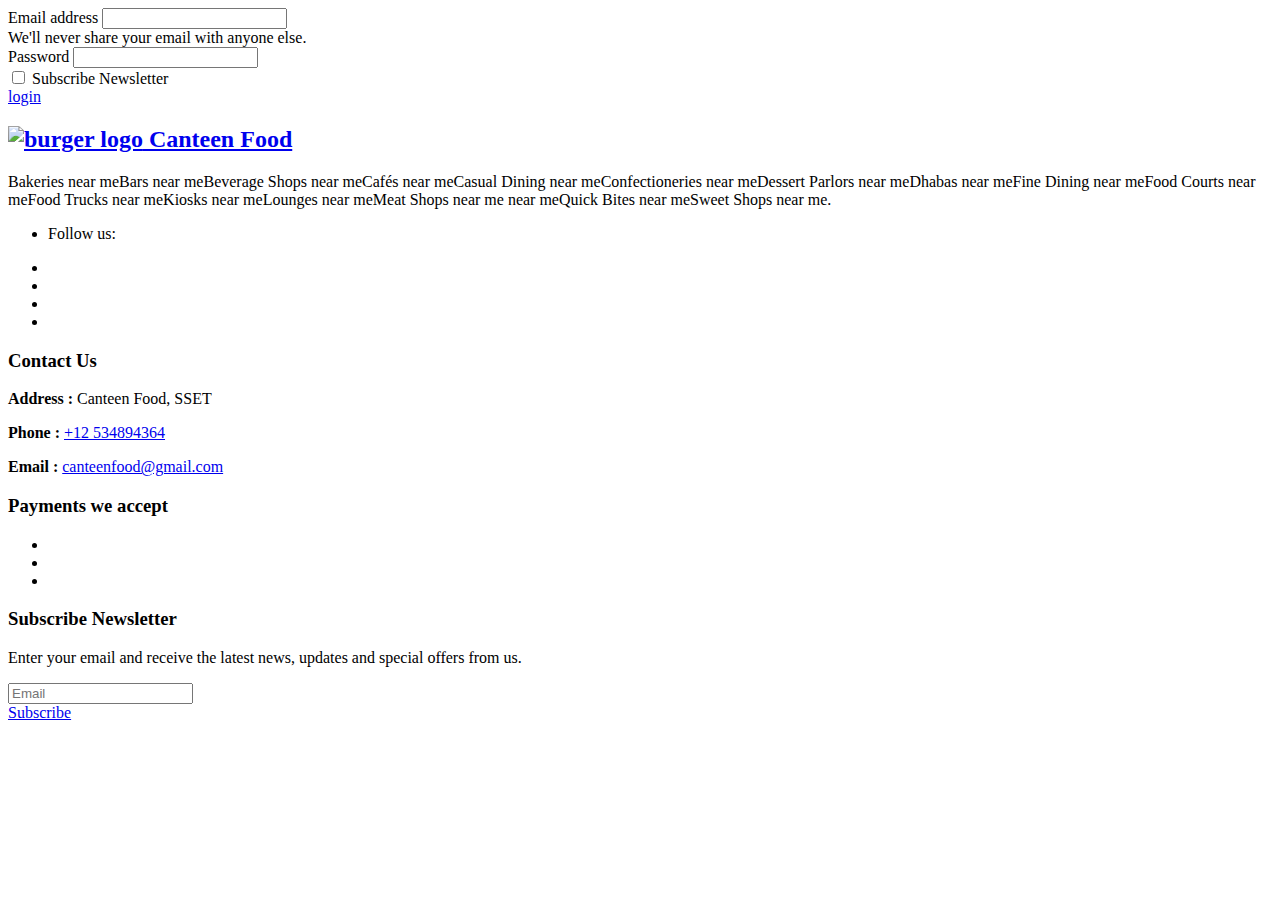
==== commit 5660dc2d: "5th" ====
--- a/index.html
+++ b/index.html
@@ -2,686 +2,141 @@
 Author: W3layouts
 Author URL: http://w3layouts.com
 -->
-<!doctype html>
+<!DOCTYPE html>
 <html lang="en">
   <head>
     <!-- Required meta tags -->
-    <meta charset="utf-8">
-    <meta name="viewport" content="width=device-width, initial-scale=1, shrink-to-fit=no">
+    <meta charset="utf-8" />
+    <meta
+      name="viewport"
+      content="width=device-width, initial-scale=1, shrink-to-fit=no"
+    />
 
     <title>Canteen</title>
+
+    <link
+      rel="stylesheet"
+      href="https://cdnjs.cloudflare.com/ajax/libs/font-awesome/6.1.1/css/all.min.css"
+      integrity="sha512-KfkfwYDsLkIlwQp6LFnl8zNdLGxu9YAA1QvwINks4PhcElQSvqcyVLLD9aMhXd13uQjoXtEKNosOWaZqXgel0g=="
+      crossorigin="anonymous"
+      referrerpolicy="no-referrer"
+    />
+    <link
+      href="https://cdn.jsdelivr.net/npm/bootstrap@5.2.0-beta1/dist/css/bootstrap.min.css"
+      rel="stylesheet"
+      integrity="sha384-0evHe/X+R7YkIZDRvuzKMRqM+OrBnVFBL6DOitfPri4tjfHxaWutUpFmBp4vmVor"
+      crossorigin="anonymous"
+    />
 
     <link href="//fonts.googleapis.com/css2?family=Dosis:wght@300;400;500;600;800&display=swap" rel="stylesheet">
 
     <!-- Template CSS -->
     <link rel="stylesheet" href="assets/css/style-starter.css">
+    <!-- Template CSS -->
   </head>
   <body>
-<!--header-->
-<header id="site-header" class="fixed-top">
-  <div class="container">
-      <nav class="navbar navbar-expand-lg stroke px-0">
-          <h1> <a class="navbar-brand" href="index.html">
-              <img src="assets/images/burger.png" alt="burger logo"width="35px" /> Canteen Food
-              </a></h1>
-          <!-- if logo is image enable this   
-  <a class="navbar-brand" href="#index.html">
-      <img src="image-path" alt="Your logo" title="Your logo" style="height:35px;" />
-  </a> -->
-          <button class="navbar-toggler  collapsed bg-gradient" type="button" data-toggle="collapse"
-              data-target="#navbarTogglerDemo02" aria-controls="navbarTogglerDemo02" aria-expanded="false"
-              aria-label="Toggle navigation">
-              <span class="navbar-toggler-icon fa icon-expand fa-bars"></span>
-              <span class="navbar-toggler-icon fa icon-close fa-times"></span>
-          </button>
+    <section class="loginpage "> 
+      <form>
+        <div class="mb-3">
+          <label for="exampleInputEmail1" class="form-label">Email address</label>
+          <input type="email" class="form-control" id="exampleInputEmail1" aria-describedby="emailHelp">
+          <div id="emailHelp" class="form-text">We'll never share your email with anyone else.</div>
+        </div>
+        <div class="mb-3">
+          <label for="exampleInputPassword1" class="form-label">Password</label>
+          <input type="password" class="form-control" id="exampleInputPassword1">
+        </div>
+        <div class="mb-3 form-check">
+          <input type="checkbox" class="form-check-input" id="exampleCheck1">
+          <label class="form-check-label" for="exampleCheck1">Subscribe Newsletter</label>
+        </div>
+       <a href="home.html" type="submit" class="btn btn-primary" >login</a> 
+      </form>
+    </section>
 
-          <div class="collapse navbar-collapse" id="navbarTogglerDemo02">
-              <ul class="navbar-nav ml-auto">
-                  <li class="nav-item active">
-                      <a class="nav-link" href="index.html">Home <span class="sr-only">(current)</span></a>
-                  </li>
-                  <li class="nav-item @@menu__active">
-                      <a class="nav-link" href="menu.html">Menu</a>
-                  </li>
-                  <li class="nav-item @@contact__active">
-                      <a class="nav-link" href="contact.html">Contact</a>
-                  </li>
-                  <!--/search-right-->
-                  <!-- <div class="search-right">
-                      <a href="#search" title="search"><span class="fa fa-search" aria-hidden="true"></span></a> -->
-                      <!-- search popup -->
-                      <!-- <div id="search" class="pop-overlay">
-                          <div class="popup">
-                              <h4 class="mb-3">Search here</h4>
-                              <form action="error.html" method="GET" class="search-box">
-                                  <input type="search" placeholder="Enter Keyword" name="search" required="required"
-                                      autofocus="">
-                                  <button type="submit" class="btn btn-style btn-primary">Search</button>
-                              </form>
 
-                          </div>
-                          <a class="close" href="#close">×</a>
-                      </div> -->
-                      <!-- /search popup -->
-                  <!-- </div> -->
-                  <!--//search-right-->
-              </ul>
+    <footer class="py-5">
+      <div class="container py-xl-4">
+        <div class="row footer-top">
+          <div class="col-lg-4 footer-grid_section_1its footer-text">
+            <!-- logo -->
+            <h2>
+              <a class="logo text-wh" href="home.html">
+                <img src="assets/images/burger.png" alt="burger logo" width="35px" /> Canteen Food
+              </a>
+            </h2>
+            <!-- //logo -->
+            <p class="mt-lg-4 mt-3 mb-4 pb-lg-2">Bakeries near meBars near meBeverage Shops near meCafés near meCasual Dining near meConfectioneries near meDessert Parlors near meDhabas near meFine Dining near meFood Courts near meFood Trucks near meKiosks near meLounges near meMeat Shops near me near meQuick Bites near meSweet Shops near me.</p>
+            <!-- social icons -->
+            <ul class="top-right-info">
+              <li>
+                <p>Follow us:</p>
+              </li>
+              <li class="facebook-w3">
+                <a href="#facebbok">
+                  <span class="fa fa-facebook-f"></span>
+                </a>
+              </li>
+              <li class="twitter-w3">
+                <a href="#twitter">
+                  <span class="fa fa-twitter"></span>
+                </a>
+              </li>
+              <li class="google-w3">
+                <a href="#google">
+                  <span class="fa fa-google-plus"></span>
+                </a>
+              </li>
+              <li class="dribble-w3">
+                <a href="#dribble">
+                  <span class="fa fa-dribbble"></span>
+                </a>
+              </li>
+            </ul>
+            <!-- //social icons -->
           </div>
-          <!-- toggle switch for light and dark theme -->
-          <div class="mobile-position">
-              <nav class="navigation">
-                  <div class="theme-switch-wrapper">
-                      <label class="theme-switch" for="checkbox">
-                          <input type="checkbox" id="checkbox">
-                          <div class="mode-container">
-                              <i class="gg-sun"></i>
-                              <i class="gg-moon"></i>
-                          </div>
-                      </label>
-                  </div>
-              </nav>
+          <div class="col-lg-4 col-sm-6 footer-grid_section_1its mt-lg-0 mt-5">
+            <div class="footer-title">
+              <h3>Contact Us</h3>
+            </div>
+            <div class="footer-text mt-4">
+              <p><strong>Address :</strong> Canteen Food, SSET</p>
+              <p class="my-2"><strong>Phone :</strong> <a href="tel:+12 534894364">+12 534894364</a></p>
+              <p><strong>Email :</strong> <a href="mailto:info@example.com">canteenfood@gmail.com</a></p>
+            </div>
+            <div class="footer-title mt-4 pt-md-2">
+              <h3>Payments we accept</h3>
+            </div>
+            <ul class="list-unstyled payment-links mt-4">
+              <li>
+                <a href="#payment"><img src="assets/images/gpay.png" class="radius-image" width="55px" alt=""></a>
+              </li>
+              <li>
+                <a href="#payment"><img src="assets/images/phonep.png" class="radius-image" width="55px" alt=""></a>
+              </li>
+              <li>
+                <a href="#payment"><img src="assets/images/paytm.png" class="radius-image" width="55px" alt=""></a>
+              </li>
+            </ul>
           </div>
-          <!-- //toggle switch for light and dark theme -->
-      </nav>
-  </div>
-</header>
-<!--/header-->
-<!-- banner section -->
-<section id="home" class="w3l-banner py-5">
-    <div class="container py-lg-5 py-md-4 mt-lg-0 mt-md-5 mt-4">
-        <div class="row align-items-center py-lg-5 py-4 mt-4">
-            <div class="col-lg-6 col-sm-12">
-                <h3 class="">No More </h3>
-                <h2 class="mb-4">Queue Line</h2>
-                <p>We are dedicated to the safety of students and staffs and have updated our safety measures. </p>
-                <div class="mt-md-5 mt-4">
-                    <a class="btn btn-primary btn-style mr-2" href="menu.html"> See Menu </a>
-                    <a class="btn btn-outline-primary btn-style" href="#call"> Book a Meal </a>
+          <div class="col-lg-4 col-sm-6 footer-grid_section_1its footer-text mt-lg-0 mt-5">
+            <div class="footer-title">
+              <h3>Subscribe Newsletter</h3>
+            </div>
+            <div class="info-form-right mt-4 p-0">
+              <p class="mb-4">Enter your email and receive the latest news, updates and special offers from us.</p>
+              <form action="#" method="post">
+                <div class="form-group mb-2">
+                  <input type="email" class="form-control" name="Email" placeholder="Email" required="">
                 </div>
+                <a href="home.html"  class="btn btn-style btn-primary w-100 d-block ml-auto py-2">Subscribe</a>
+              </form>
+              <!-- <h4 class="mt-4">Subscribe & Get $10 on Your First Order</h4> -->
             </div>
-            <div class="col-lg-5">
-            </div>
-        </div>
-    </div>
-</section>
-<!-- //banner section -->
-<!-- <section class="w3l-index3" id="work">
-    <div class="midd-w3 py-5">
-        <div class="container py-lg-5 py-md-4 py-2">
-            <div class="row">
-                <div class="col-lg-6 left-wthree-img text-righ">
-                    <div class="position-relative">
-                        <img src="assets/images/about.jpg" alt="" class="img-fluid radius-image-full">
-                        <a href="#small-dialog" class="popup-with-zoom-anim play-view text-center position-absolute">
-                            <span class="video-play-icon">
-                                <span class="fa fa-play"></span>
-                            </span>
-                        </a> -->
-                        <!-- dialog itself, mfp-hide class is required to make dialog hidden -->
-                        <!-- <div id="small-dialog" class="zoom-anim-dialog mfp-hide">
-                            <iframe src="https://www.youtube.com/embed/dCVEY88Fn1k" allow="autoplay; fullscreen" allowfullscreen=""></iframe>
-                        </div>
-                    </div>
-                </div>
-                <div class="col-lg-6 mt-lg-0 mt-md-5 mt-4 about-right-faq align-self">
-                    <h5 class="title-small mb-1">Our story</h5>
-                    <h3 class="title-big">Burgers! You won't Find Anywhere Else with Best Quality <span>Ingredients</span></h3>
-                    <p class="mt-sm-4 mt-3">Lorem ipsum viverra feugiat. Pellen tesque libero ut justo,
-                        ultrices in ligula. Semper at tempufddfel. Lorem ipsum dolor sit amet consectetur adipisicing
-                        elit. Non quae, consequatur voluptatem ad.</p>
-                    <a class="btn btn-primary btn-style mt-md-5 mt-4 mr-2" href="about.html"> Read More </a>
-                </div>
-            </div>
-        </div>
-    </div>
-</section> -->
-
-<!-- /bottom-grids-->
-<section class="w3l-bottom-grids-6 py-5">
-    <div class="container py-lg-5 py-md-4 py-2">
-        <div class="grids-area-hny main-cont-wthree-fea row">
-            <div class="col-lg-4 col-md-6 grids-feature">
-                <div class="area-box">
-                    <img src="assets/images/burger.png" alt="burger logo" width="35px">
-                    <h4><a href="#feature" class="title-head">Meals</a></h4>
-                    <p class="mb-3">Vivamus a ligula quam. Ut blandit eu leo non. Duis sed dolor amet ipsum primis in faucibus orci dolor sit et amet.</p>
-                    <a href="menu.html" class="btn btn-text">View all </a>
-                </div>
-            </div>
-            <div class="col-lg-4 col-md-6 grids-feature mt-md-0 mt-4">
-                <div class="area-box">
-                    <img src="assets/images/snack.png" alt="burger logo" width="35px">
-                    <h4><a href="#feature" class="title-head">Snacks</a></h4>
-                    <p class="mb-3">Vivamus a ligula quam. Ut blandit eu leo non. Duis sed dolor amet ipsum primis in faucibus orci dolor sit et amet.</p>
-                    <a href="menu.html" class="btn btn-text">View all </a>
-                </div>
-            </div>
-            <div class="col-lg-4 col-md-6 grids-feature mt-lg-0 mt-4">
-                <div class="area-box">
-                    <img src="assets/images/beverage.png" alt="burger logo" width="35px">
-                    <h4><a href="#feature" class="title-head">Beverages</a></h4>
-                    <p class="mb-3">Vivamus a ligula quam. Ut blandit eu leo non. Duis sed dolor amet ipsum primis in faucibus orci dolor sit et amet.</p>
-                    <a href="menu.html" class="btn btn-text">View all </a>
-                </div>
-            </div>
-        </div>
-    </div>
-</section>
-<!-- //bottom-grids-->
-
-<!-- /mobile section --->
-<section class="w3l-mobile-content-6 py-5">
-    <div class="mobile-info py-lg-5 py-md-4 py-2">
-        <!-- /mobile-info-->
-        <div class="container">
-            <div class="row mobile-info-inn mx-lg-0">
-                <div class="col-lg-4 mobile-right">
-                    <div class="row mobile-right-grids mb-lg-5 mb-4">
-                        <div class="col-2 mobile-right-icon">
-                            <div class="mobile-icon">
-                                <span class="fa fa-leaf"></span>
-                            </div>
-                        </div>
-                        <div class="col-10 mobile-right-info">
-                            <h6><a href="#url">Natural ingredients</a></h6>
-                            <!-- <p>Lorem ipsum dolor sit amet,Ea sed illum facere aperiam sequi optio consec
-                                adipisicing elit.</p> -->
-                        </div>
-                    </div>
-                    <div class="row mobile-right-grids mb-lg-5 mb-4">
-                        <div class="col-2 mobile-right-icon">
-                            <div class="mobile-icon">
-                                <span class="fa fa-shopping-basket"></span>
-                            </div>
-                        </div>
-                        <div class="col-10 mobile-right-info">
-                            <h6><a href="#url"> Fresh vegetables & Meet</a></h6>
-                            <!-- <p>Lorem ipsum dolor sit amet,Ea sed illum facere aperiam sequi optio consec
-                                adipisicing elit.</p> -->
-                        </div>
-                    </div>
-                    <div class="row mobile-right-grids">
-                        <div class="col-2 mobile-right-icon">
-                            <div class="mobile-icon">
-                                <span class="fa fa-users"></span>
-                            </div>
-                        </div>
-                        <div class="col-10 mobile-right-info">
-                            <h6><a href="#url">Best Chef </a></h6>
-                            <!-- <p>Lorem ipsum dolor sit amet,Ea sed illum facere aperiam sequi optio consec
-                                adipisicing elit.</p> -->
-                        </div>
-                    </div>
-                </div>
-                <div class="col-lg-4 mobile-left">
-                    <img src="assets/images/burger1.png" class="img-fluid radius-image" alt="">
-                </div>
-                <div class="col-lg-4 mobile-right">
-                    <div class="row mobile-right-grids mb-lg-5 mb-4">
-                        <div class="col-2 mobile-right-icon">
-                            <div class="mobile-icon">
-                                <span class="fa fa-cogs"></span>
-                            </div>
-                        </div>
-                        <div class="col-10 mobile-right-info">
-                            <h6><a href="#url">Best quality products</a></h6>
-                            <!-- <p>Lorem ipsum dolor sit amet,Ea sed illum facere aperiam sequi optio consec
-                                adipisicing elit.</p> -->
-                        </div>
-                    </div>
-                    <div class="row mobile-right-grids mb-lg-5 mb-4">
-                        <div class="col-2 mobile-right-icon">
-                            <div class="mobile-icon">
-                                <span class="fa fa-motorcycle"></span>
-                            </div>
-                        </div>
-                        <div class="col-10 mobile-right-info">
-                            <h6><a href="#url">No more queue</a></h6>
-                            <!-- <p>Lorem ipsum dolor sit amet,Ea sed illum facere aperiam sequi optio consec
-                                adipisicing elit.</p> -->
-                        </div>
-                    </div>
-                    <div class="row mobile-right-grids">
-                        <div class="col-2 mobile-right-icon">
-                            <div class="mobile-icon">
-                                <span class="fa fa-thumbs-down"></span>
-                            </div>
-                        </div>
-                        <div class="col-10 mobile-right-info">
-                            <h6><a href="#url">Ground beef & Low fat</a></h6>
-                            <!-- <p>Lorem ipsum dolor sit amet,Ea sed illum facere aperiam sequi optio consec
-                                adipisicing elit.</p> -->
-                        </div>
-                    </div>
-                </div>
-
-            </div>
-        </div>
-        <!-- //mobile-info-->
-    </div>
-</section>
-<!-- //mobile section --->
-<!-- middle -->
-<div class="middle py-5" id="call">
-    <div class="container py-lg-3">
-        <div class="welcome-left text-center py-md-5 py-3">
-            <h3>The Right Ingredients
-                for the Right Food. Eat Healthy, Delicious and Perfect Meals From Our Canteen</h3>
-            <!-- <h3 class="mt-4">Call us to order: <a href="tel:+1 123 456 789">+1 123 456 789</a> </h3> -->
-            <a href="contact.html" class="btn btn-style btn-primary mt-sm-5 mt-4 mr-2">Contact Us</a>
-            <a href="menu.html" class="btn btn-style btn-outline-primary mt-sm-5 mt-4">Book a Meal</a>
-        </div>
-    </div>
-</div>
-<!-- //middle -->
-<!--  Work gallery section -->
-<div class="w3l-gallery2" id="gallery">
-    <div class="burger galleryks py-5">
-      <div class="container py-lg-4 py-md-3">
-        <h6 class="title-small text-center">Food Gallery</h6>
-        <h3 class="title-big mb-lg-5 mb-4 text-center">Our Meals Gallery</h3>
-        <div class="row no-gutters masonry">
-          <div class="col-lg-3 col-md-4 col-sm-6">
-            <a href="assets/images/g1.jpg" class="js-img-viwer d-block" data-caption="The Right Ingredients for the Right Food."
-              data-id="lion">
-              <img src="assets/images/g1.jpg" class="img-fluid radius-image-full" alt="burger gallery" />
-              <div class="content-overlay"></div>
-              <div class="content-details fadeIn-top">
-                <span class="fa fa-plus" aria-hidden="true"></span>
-                <h4>Delight your Best</h4>
-              </div>
-            </a>
-          </div>
-          <div class="col-lg-3 col-md-4 col-sm-6">
-            <a href="assets/images/g2.jpg" class="js-img-viwer d-block" data-caption="The Right Ingredients for the Right Food."
-              data-id="camel">
-              <img src="assets/images/g2.jpg" class="img-fluid radius-image-full" alt="burger gallery" />
-              <div class="content-overlay"></div>
-              <div class="content-details fadeIn-top">
-                <span class="fa fa-plus" aria-hidden="true"></span>
-                <h4>Delight your Best</h4>
-              </div>
-            </a>
-          </div>
-          <div class="col-lg-3 col-md-4 col-sm-6">
-            <a href="assets/images/g3.jpg" class="js-img-viwer d-block" data-caption="The Right Ingredients for the Right Food."
-              data-id="hippopotamus">
-              <img src="assets/images/g3.jpg" class="img-fluid radius-image-full" alt="burger gallery" />
-              <div class="content-overlay"></div>
-              <div class="content-details fadeIn-top">
-                <span class="fa fa-plus" aria-hidden="true"></span>
-                <h4>Delight your Best</h4>
-              </div>
-            </a>
-          </div>
-          <div class="col-lg-3 col-md-4 col-sm-6">
-            <a href="assets/images/g4.jpg" class="js-img-viwer d-block" data-caption="The Right Ingredients for the Right Food."
-              data-id="koala">
-              <img src="assets/images/g4.jpg" class="img-fluid radius-image-full" alt="burger gallery" />
-              <div class="content-overlay"></div>
-              <div class="content-details fadeIn-top">
-                <span class="fa fa-plus" aria-hidden="true"></span>
-                <h4>Delight your Best</h4>
-              </div>
-            </a>
-          </div>
-          <div class="col-lg-3 col-md-4 col-sm-6">
-            <a href="assets/images/g5.jpg" class="js-img-viwer d-block" data-caption="The Right Ingredients for the Right Food."
-              data-id="bear">
-              <img src="assets/images/g5.jpg" class="img-fluid radius-image-full" alt="burger gallery" />
-              <div class="content-overlay"></div>
-              <div class="content-details fadeIn-top">
-                <span class="fa fa-plus" aria-hidden="true"></span>
-                <h4>Delight your Best</h4>
-              </div>
-            </a>
-          </div>
-          <div class="col-lg-3 col-md-4 col-sm-6">
-            <a href="assets/images/g6.jpg" class="js-img-viwer d-block" data-caption="The Right Ingredients for the Right Food."
-              data-id="rhinoceros">
-              <img src="assets/images/g6.jpg" class="img-fluid radius-image-full" alt="burger gallery" />
-              <div class="content-overlay"></div>
-              <div class="content-details fadeIn-top">
-                <span class="fa fa-plus" aria-hidden="true"></span>
-                <h4>Delight your Best</h4>
-              </div>
-            </a>
-          </div>
-          <div class="col-lg-3 col-md-4 col-sm-6">
-            <a href="assets/images/g7.jpg" class="js-img-viwer d-block" data-caption="The Right Ingredients for the Right Food."
-              data-id="hippopotamus">
-              <img src="assets/images/g7.jpg" class="img-fluid radius-image-full" alt="burger gallery" />
-              <div class="content-overlay"></div>
-              <div class="content-details fadeIn-top">
-                <span class="fa fa-plus" aria-hidden="true"></span>
-                <h4>Delight your Best</h4>
-              </div>
-            </a>
-          </div>
-          <div class="col-lg-3 col-md-4 col-sm-6">
-            <a href="assets/images/g8.jpg" class="js-img-viwer d-block" data-caption="The Right Ingredients for the Right Food."
-              data-id="koala">
-              <img src="assets/images/g8.jpg" class="img-fluid radius-image-full" alt="burger gallery" />
-              <div class="content-overlay"></div>
-              <div class="content-details fadeIn-top">
-                <span class="fa fa-plus" aria-hidden="true"></span>
-                <h4>Delight your Best</h4>
-              </div>
-            </a>
           </div>
         </div>
       </div>
-    </div>
-  </div>
-  <!--  //Work gallery section -->
+    </footer>
 
-
-<!-- features -->
-<!-- <section class="w3l-reasons py-5" id="why">
-    <div class="main-w3 py-lg-5 py-md-d py-2">
-        <div class="container">
-            <div class="title-content text-center">
-                <h6 class="title-small">Why we are the best</h6>
-                <h3 class="title-big">4 Reasons to Choose us</h3>
-            </div>
-            <div class="row main-cont-wthree-fea mt-5 pt-lg-4 text-center">
-                <div class="col-lg-3 col-sm-6 grids-feature">
-                    <a href="#url" class="icon"><span class="fa fa-cutlery"></span></a>
-                    <h4><a href="#feature" class="title-head">Tasty Burgers</a></h4>
-                    <p>Dolor et sed amet eget volutp elit libero. timpus sed elit nibh quis dui, nunc tortor sit amet.</p>
-                </div>
-                <div class="col-lg-3 col-sm-6 grids-feature mt-sm-0 mt-5">
-                    <a href="#url" class="icon"><span class="fa fa-cogs"></span></a>
-                    <h4><a href="#feature" class="title-head">Quality Products</a></h4>
-                    <p>Dolor et sed amet eget volutp elit libero. timpus sed elit nibh quis dui, nunc tortor sit amet.</p>
-                </div>
-                <div class="col-lg-3 col-sm-6 grids-feature mt-lg-0 mt-sm-5 mt-5">
-                    <a href="#url" class="icon"><span class="fa fa-users"></span></a>
-                    <h4><a href="#feature" class="title-head">World's best Chef</a></h4>
-                    <p>Dolor et sed amet eget volutp elit libero. timpus sed elit nibh quis dui, nunc tortor sit amet.</p>
-                </div>
-                <div class="col-lg-3 col-sm-6 grids-feature mt-lg-0 mt-sm-5 mt-5">
-                    <a href="#url" class="icon"><span class="fa fa-motorcycle"></span></a>
-                    <h4><a href="#feature" class="title-head">Fastest delivery</a></h4>
-                    <p>Dolor et sed amet eget volutp elit libero. timpus sed elit nibh quis dui, nunc tortor sit amet.</p>
-                </div>
-            </div>
-        </div>
-    </div>
-</section> -->
-<!-- //features -->
-
-<!-- app-4 -->
-<!-- <section class="w3l-app-launch-4 py-5">
-    <div id="app4-block" class="py-lg-5 py-md-4">
-        <div class="container">
-            <div class="row">
-                <div class="col-lg-6 app4-left-text">
-                    <h5 class="title-small">Easy way to use mobile app</h5>
-                    <h3 class="title-big">Download our mobile apps today</h3>
-                    <p class="mt-3"> Suspendisse efficitur orci urna. In et augue ornare, tempor massa in, luctus
-                        sapien. Proin a diam et dui fermentum molestie vel id neque. Donec sed tempus enim, 
-                        a congue risus. euismod massa a quam interdum. </p>
-                    <div class="download-btns mt-4 pt-lg-3">
-                        <a href="#url"><img src="assets/images/appstore.png" class="radius-image" alt=""></a>
-                        <a href="#url"><img src="assets/images/googleplay.png" class="radius-image" alt=""></a>
-                    </div>
-                    <span class="or"> or </span>
-                    <div class="download-link">
-                        <h5 class="mb-2">Enter your email to get download link</h5>
-                        <form action="#" methos="GET" class="d-flex wrap-align">
-                            <input type="email" placeholder="Enter email" required="required" />
-                            <button type="submit">Get link</button>
-                        </form>
-                    </div>
-                </div>
-                <div class="col-lg-6 app4-right-image mt-lg-0 mt-md-5 mt-4">
-                    <img src="assets/images/mobile.jpg" class="img-fluid radius-image-full" alt="App Device" />
-                </div>
-            </div>
-        </div>
-    </div>
-</section> -->
-<!-- footer -->
-<footer class="py-5">
-  <div class="container py-xl-4">
-    <div class="row footer-top">
-      <div class="col-lg-4 footer-grid_section_1its footer-text">
-        <!-- logo -->
-        <h2>
-          <a class="logo text-wh" href="index.html">
-            <img src="assets/images/burger.png" alt="burger logo" width="35px" /> Canteen Food
-          </a>
-        </h2>
-        <!-- //logo -->
-        <p class="mt-lg-4 mt-3 mb-4 pb-lg-2">Bakeries near meBars near meBeverage Shops near meCafés near meCasual Dining near meConfectioneries near meDessert Parlors near meDhabas near meFine Dining near meFood Courts near meFood Trucks near meKiosks near meLounges near meMeat Shops near me near meQuick Bites near meSweet Shops near me.</p>
-        <!-- social icons -->
-        <ul class="top-right-info">
-          <li>
-            <p>Follow us:</p>
-          </li>
-          <li class="facebook-w3">
-            <a href="#facebbok">
-              <span class="fa fa-facebook-f"></span>
-            </a>
-          </li>
-          <li class="twitter-w3">
-            <a href="#twitter">
-              <span class="fa fa-twitter"></span>
-            </a>
-          </li>
-          <li class="google-w3">
-            <a href="#google">
-              <span class="fa fa-google-plus"></span>
-            </a>
-          </li>
-          <li class="dribble-w3">
-            <a href="#dribble">
-              <span class="fa fa-dribbble"></span>
-            </a>
-          </li>
-        </ul>
-        <!-- //social icons -->
-      </div>
-      <div class="col-lg-4 col-sm-6 footer-grid_section_1its mt-lg-0 mt-5">
-        <div class="footer-title">
-          <h3>Contact Us</h3>
-        </div>
-        <div class="footer-text mt-4">
-          <p><strong>Address :</strong> Canteen Food, SSET</p>
-          <p class="my-2"><strong>Phone :</strong> <a href="tel:+12 534894364">+12 534894364</a></p>
-          <p><strong>Email :</strong> <a href="mailto:info@example.com">canteenfood@gmail.com</a></p>
-        </div>
-        <div class="footer-title mt-4 pt-md-2">
-          <h3>Payments we accept</h3>
-        </div>
-        <ul class="list-unstyled payment-links mt-4">
-          <li>
-            <a href="#payment"><img src="assets/images/gpay.png" class="radius-image" width="55px" alt=""></a>
-          </li>
-          <li>
-            <a href="#payment"><img src="assets/images/phonep.png" class="radius-image" width="55px" alt=""></a>
-          </li>
-          <li>
-            <a href="#payment"><img src="assets/images/paytm.png" class="radius-image" width="55px" alt=""></a>
-          </li>
-        </ul>
-      </div>
-      <div class="col-lg-4 col-sm-6 footer-grid_section_1its footer-text mt-lg-0 mt-5">
-        <div class="footer-title">
-          <h3>Subscribe Newsletter</h3>
-        </div>
-        <div class="info-form-right mt-4 p-0">
-          <p class="mb-4">Enter your email and receive the latest news, updates and special offers from us.</p>
-          <form action="#" method="post">
-            <div class="form-group mb-2">
-              <input type="email" class="form-control" name="Email" placeholder="Email" required="">
-            </div>
-            <button type="submit" class="btn btn-style btn-primary w-100 d-block ml-auto py-2">Subscribe</button>
-          </form>
-          <!-- <h4 class="mt-4">Subscribe & Get $10 on Your First Order</h4> -->
-        </div>
-      </div>
-    </div>
-  </div>
-</footer>
-<!-- //footer -->
-<!-- copyright -->
-<div class="cpy-right text-center py-4">
-  <p>© 2020 Canteen Food. All rights reserved </a> </p>
-</div>
-<!-- //copyright -->
-
- <!-- move top -->
- <button onclick="topFunction()" id="movetop" title="Go to top">
-  <span class="fa fa-level-up" aria-hidden="true"></span>
-</button>
-<script>
-  // When the user scrolls down 20px from the top of the document, show the button
-  window.onscroll = function () {
-    scrollFunction()
-  };
-
-  function scrollFunction() {
-    if (document.body.scrollTop > 20 || document.documentElement.scrollTop > 20) {
-      document.getElementById("movetop").style.display = "block";
-    } else {
-      document.getElementById("movetop").style.display = "none";
-    }
-  }
-
-  // When the user clicks on the button, scroll to the top of the document
-  function topFunction() {
-    document.body.scrollTop = 0;
-    document.documentElement.scrollTop = 0;
-  }
-</script>
-<!-- /move top -->
-
-<script src="assets/js/jquery-3.3.1.min.js"></script> <!-- Common jquery plugin -->
-
-<script src="assets/js/theme-change.js"></script><!-- theme switch js (light and dark)-->
-
-<script src="assets/js/owl.carousel.js"></script><!-- owl carousel -->
-
-<!-- script for tesimonials carousel slider -->
-<script>
-  $(document).ready(function () {
-    $("#owl-demo1").owlCarousel({
-      loop: true,
-      margin: 20,
-      nav: false,
-      responsiveClass: true,
-      responsive: {
-        0: {
-          items: 1,
-          nav: false
-        },
-        1000: {
-          items: 1,
-          nav: false,
-          loop: false
-        }
-      }
-    })
-  })
-</script>
-<!-- //script for tesimonials carousel slider -->
-
-<script src="assets/js/jquery.magnific-popup.min.js"></script>
-<script>
-  $(document).ready(function () {
-    $('.popup-with-zoom-anim').magnificPopup({
-      type: 'inline',
-
-      fixedContentPos: false,
-      fixedBgPos: true,
-
-      overflowY: 'auto',
-
-      closeBtnInside: true,
-      preloader: false,
-
-      midClick: true,
-      removalDelay: 300,
-      mainClass: 'my-mfp-zoom-in'
-    });
-
-    $('.popup-with-move-anim').magnificPopup({
-      type: 'inline',
-
-      fixedContentPos: false,
-      fixedBgPos: true,
-
-      overflowY: 'auto',
-
-      closeBtnInside: true,
-      preloader: false,
-
-      midClick: true,
-      removalDelay: 300,
-      mainClass: 'my-mfp-slide-bottom'
-    });
-  });
-</script>
-
-<script src="assets/js/counter.js"></script>
-
-<!-- gallery popup js -->
-<script src="assets/js/smartphoto.js"></script>
-<script>
-  document.addEventListener('DOMContentLoaded', function () {
-    const sm = new SmartPhoto(".js-img-viwer", {
-      showAnimation: false
-    });
-    // sm.destroy();
-  });
-</script>
-<!-- //gallery popup js -->
-
-<!--/MENU-JS-->
-<script>
-  $(window).on("scroll", function () {
-    var scroll = $(window).scrollTop();
-
-    if (scroll >= 80) {
-      $("#site-header").addClass("nav-fixed");
-    } else {
-      $("#site-header").removeClass("nav-fixed");
-    }
-  });
-
-  //Main navigation Active Class Add Remove
-  $(".navbar-toggler").on("click", function () {
-    $("header").toggleClass("active");
-  });
-  $(document).on("ready", function () {
-    if ($(window).width() > 991) {
-      $("header").removeClass("active");
-    }
-    $(window).on("resize", function () {
-      if ($(window).width() > 991) {
-        $("header").removeClass("active");
-      }
-    });
-  });
-</script>
-<!--//MENU-JS-->
-
-<!-- disable body scroll which navbar is in active -->
-<script>
-  $(function () {
-    $('.navbar-toggler').click(function () {
-      $('body').toggleClass('noscroll');
-    })
-  });
-</script>
-<!-- //disable body scroll which navbar is in active -->
-
-<!--bootstrap-->
-<script src="assets/js/bootstrap.min.js"></script>
-<!-- //bootstrap-->
-
-</body>
-
-</html>+  </body>
+</html>
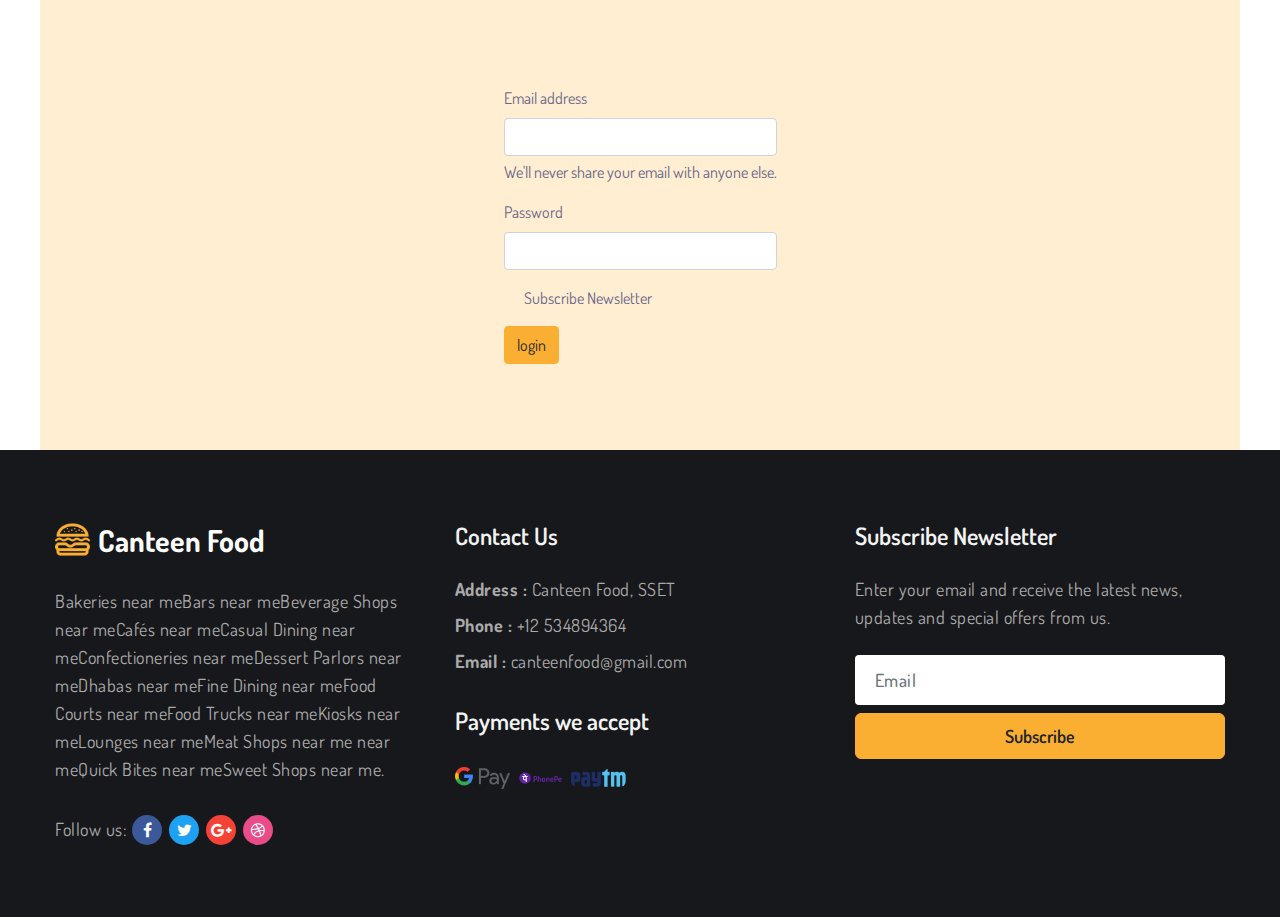
==== commit df301db5: "new page" ====
--- a/index.html
+++ b/index.html
@@ -35,7 +35,7 @@
     <!-- Template CSS -->
   </head>
   <body>
-    <section class="loginpage "> 
+    <section class="loginpage container"> 
       <form>
         <div class="mb-3">
           <label for="exampleInputEmail1" class="form-label">Email address</label>
--- a/assets/css/style-starter.css
+++ b/assets/css/style-starter.css
@@ -0,0 +1,12586 @@
+@charset "UTF-8";
+/**
+Author: W3layouts
+Author URL: http://w3layouts.com
+**/
+/*!
+ *  Font Awesome 4.7.0 by @davegandy - http://fontawesome.io - @fontawesome
+ *  License - http://fontawesome.io/license (Font: SIL OFL 1.1, CSS: MIT License)
+ */
+/* FONT PATH
+ * -------------------------- */
+@font-face {
+  font-family: 'FontAwesome';
+  src: url("../fonts/fontawesome-webfont.eot?v=4.7.0");
+  src: url("../fonts/fontawesome-webfont.eot?#iefix&v=4.7.0") format("embedded-opentype"), url("../fonts/fontawesome-webfont.woff2?v=4.7.0") format("woff2"), url("../fonts/fontawesome-webfont.woff?v=4.7.0") format("woff"), url("../fonts/fontawesome-webfont.ttf?v=4.7.0") format("truetype"), url("../fonts/fontawesome-webfont.svg?v=4.7.0#fontawesomeregular") format("svg");
+  font-weight: normal;
+  font-style: normal; }
+
+.fa {
+  display: inline-block;
+  font: normal normal normal 14px/1 FontAwesome;
+  font-size: inherit;
+  text-rendering: auto;
+  -webkit-font-smoothing: antialiased;
+  -moz-osx-font-smoothing: grayscale; }
+
+/* makes the font 33% larger relative to the icon container */
+.fa-lg {
+  font-size: 1.33333em;
+  line-height: 0.75em;
+  vertical-align: -15%; }
+
+.fa-2x {
+  font-size: 2em; }
+
+.fa-3x {
+  font-size: 3em; }
+
+.fa-4x {
+  font-size: 4em; }
+
+.fa-5x {
+  font-size: 5em; }
+
+.fa-fw {
+  width: 1.28571em;
+  text-align: center; }
+
+.fa-ul {
+  padding-left: 0;
+  margin-left: 2.14286em;
+  list-style-type: none; }
+  .fa-ul > li {
+    position: relative; }
+
+.fa-li {
+  position: absolute;
+  left: -2.14286em;
+  width: 2.14286em;
+  top: 0.14286em;
+  text-align: center; }
+  .fa-li.fa-lg {
+    left: -1.85714em; }
+
+.fa-border {
+  padding: .2em .25em .15em;
+  border: solid 0.08em #eee;
+  border-radius: .1em; }
+
+.fa-pull-left {
+  float: left; }
+
+.fa-pull-right {
+  float: right; }
+
+.fa.fa-pull-left {
+  margin-right: .3em; }
+
+.fa.fa-pull-right {
+  margin-left: .3em; }
+
+/* Deprecated as of 4.4.0 */
+.pull-right {
+  float: right; }
+
+.pull-left {
+  float: left; }
+
+.fa.pull-left {
+  margin-right: .3em; }
+
+.fa.pull-right {
+  margin-left: .3em; }
+
+.fa-spin {
+  -webkit-animation: fa-spin 2s infinite linear;
+  animation: fa-spin 2s infinite linear; }
+
+.fa-pulse {
+  -webkit-animation: fa-spin 1s infinite steps(8);
+  animation: fa-spin 1s infinite steps(8); }
+
+@-webkit-keyframes fa-spin {
+  0% {
+    transform: rotate(0deg); }
+  100% {
+    transform: rotate(359deg); } }
+
+@keyframes fa-spin {
+  0% {
+    transform: rotate(0deg); }
+  100% {
+    transform: rotate(359deg); } }
+
+.fa-rotate-90 {
+  -ms-filter: "progid:DXImageTransform.Microsoft.BasicImage(rotation=1)";
+  transform: rotate(90deg); }
+
+.fa-rotate-180 {
+  -ms-filter: "progid:DXImageTransform.Microsoft.BasicImage(rotation=2)";
+  transform: rotate(180deg); }
+
+.fa-rotate-270 {
+  -ms-filter: "progid:DXImageTransform.Microsoft.BasicImage(rotation=3)";
+  transform: rotate(270deg); }
+
+.fa-flip-horizontal {
+  -ms-filter: "progid:DXImageTransform.Microsoft.BasicImage(rotation=0, mirror=1)";
+  transform: scale(-1, 1); }
+
+.fa-flip-vertical {
+  -ms-filter: "progid:DXImageTransform.Microsoft.BasicImage(rotation=2, mirror=1)";
+  transform: scale(1, -1); }
+
+:root .fa-rotate-90,
+:root .fa-rotate-180,
+:root .fa-rotate-270,
+:root .fa-flip-horizontal,
+:root .fa-flip-vertical {
+  -webkit-filter: none;
+          filter: none; }
+
+.fa-stack {
+  position: relative;
+  display: inline-block;
+  width: 2em;
+  height: 2em;
+  line-height: 2em;
+  vertical-align: middle; }
+
+.fa-stack-1x, .fa-stack-2x {
+  position: absolute;
+  left: 0;
+  width: 100%;
+  text-align: center; }
+
+.fa-stack-1x {
+  line-height: inherit; }
+
+.fa-stack-2x {
+  font-size: 2em; }
+
+.fa-inverse {
+  color: #fff; }
+
+/* Font Awesome uses the Unicode Private Use Area (PUA) to ensure screen
+   readers do not read off random characters that represent icons */
+.fa-glass:before {
+  content: ""; }
+
+.fa-music:before {
+  content: ""; }
+
+.fa-search:before {
+  content: ""; }
+
+.fa-envelope-o:before {
+  content: ""; }
+
+.fa-heart:before {
+  content: ""; }
+
+.fa-star:before {
+  content: ""; }
+
+.fa-star-o:before {
+  content: ""; }
+
+.fa-user:before {
+  content: ""; }
+
+.fa-film:before {
+  content: ""; }
+
+.fa-th-large:before {
+  content: ""; }
+
+.fa-th:before {
+  content: ""; }
+
+.fa-th-list:before {
+  content: ""; }
+
+.fa-check:before {
+  content: ""; }
+
+.fa-remove:before,
+.fa-close:before,
+.fa-times:before {
+  content: ""; }
+
+.fa-search-plus:before {
+  content: ""; }
+
+.fa-search-minus:before {
+  content: ""; }
+
+.fa-power-off:before {
+  content: ""; }
+
+.fa-signal:before {
+  content: ""; }
+
+.fa-gear:before,
+.fa-cog:before {
+  content: ""; }
+
+.fa-trash-o:before {
+  content: ""; }
+
+.fa-home:before {
+  content: ""; }
+
+.fa-file-o:before {
+  content: ""; }
+
+.fa-clock-o:before {
+  content: ""; }
+
+.fa-road:before {
+  content: ""; }
+
+.fa-download:before {
+  content: ""; }
+
+.fa-arrow-circle-o-down:before {
+  content: ""; }
+
+.fa-arrow-circle-o-up:before {
+  content: ""; }
+
+.fa-inbox:before {
+  content: ""; }
+
+.fa-play-circle-o:before {
+  content: ""; }
+
+.fa-rotate-right:before,
+.fa-repeat:before {
+  content: ""; }
+
+.fa-refresh:before {
+  content: ""; }
+
+.fa-list-alt:before {
+  content: ""; }
+
+.fa-lock:before {
+  content: ""; }
+
+.fa-flag:before {
+  content: ""; }
+
+.fa-headphones:before {
+  content: ""; }
+
+.fa-volume-off:before {
+  content: ""; }
+
+.fa-volume-down:before {
+  content: ""; }
+
+.fa-volume-up:before {
+  content: ""; }
+
+.fa-qrcode:before {
+  content: ""; }
+
+.fa-barcode:before {
+  content: ""; }
+
+.fa-tag:before {
+  content: ""; }
+
+.fa-tags:before {
+  content: ""; }
+
+.fa-book:before {
+  content: ""; }
+
+.fa-bookmark:before {
+  content: ""; }
+
+.fa-print:before {
+  content: ""; }
+
+.fa-camera:before {
+  content: ""; }
+
+.fa-font:before {
+  content: ""; }
+
+.fa-bold:before {
+  content: ""; }
+
+.fa-italic:before {
+  content: ""; }
+
+.fa-text-height:before {
+  content: ""; }
+
+.fa-text-width:before {
+  content: ""; }
+
+.fa-align-left:before {
+  content: ""; }
+
+.fa-align-center:before {
+  content: ""; }
+
+.fa-align-right:before {
+  content: ""; }
+
+.fa-align-justify:before {
+  content: ""; }
+
+.fa-list:before {
+  content: ""; }
+
+.fa-dedent:before,
+.fa-outdent:before {
+  content: ""; }
+
+.fa-indent:before {
+  content: ""; }
+
+.fa-video-camera:before {
+  content: ""; }
+
+.fa-photo:before,
+.fa-image:before,
+.fa-picture-o:before {
+  content: ""; }
+
+.fa-pencil:before {
+  content: ""; }
+
+.fa-map-marker:before {
+  content: ""; }
+
+.fa-adjust:before {
+  content: ""; }
+
+.fa-tint:before {
+  content: ""; }
+
+.fa-edit:before,
+.fa-pencil-square-o:before {
+  content: ""; }
+
+.fa-share-square-o:before {
+  content: ""; }
+
+.fa-check-square-o:before {
+  content: ""; }
+
+.fa-arrows:before {
+  content: ""; }
+
+.fa-step-backward:before {
+  content: ""; }
+
+.fa-fast-backward:before {
+  content: ""; }
+
+.fa-backward:before {
+  content: ""; }
+
+.fa-play:before {
+  content: ""; }
+
+.fa-pause:before {
+  content: ""; }
+
+.fa-stop:before {
+  content: ""; }
+
+.fa-forward:before {
+  content: ""; }
+
+.fa-fast-forward:before {
+  content: ""; }
+
+.fa-step-forward:before {
+  content: ""; }
+
+.fa-eject:before {
+  content: ""; }
+
+.fa-chevron-left:before {
+  content: ""; }
+
+.fa-chevron-right:before {
+  content: ""; }
+
+.fa-plus-circle:before {
+  content: ""; }
+
+.fa-minus-circle:before {
+  content: ""; }
+
+.fa-times-circle:before {
+  content: ""; }
+
+.fa-check-circle:before {
+  content: ""; }
+
+.fa-question-circle:before {
+  content: ""; }
+
+.fa-info-circle:before {
+  content: ""; }
+
+.fa-crosshairs:before {
+  content: ""; }
+
+.fa-times-circle-o:before {
+  content: ""; }
+
+.fa-check-circle-o:before {
+  content: ""; }
+
+.fa-ban:before {
+  content: ""; }
+
+.fa-arrow-left:before {
+  content: ""; }
+
+.fa-arrow-right:before {
+  content: ""; }
+
+.fa-arrow-up:before {
+  content: ""; }
+
+.fa-arrow-down:before {
+  content: ""; }
+
+.fa-mail-forward:before,
+.fa-share:before {
+  content: ""; }
+
+.fa-expand:before {
+  content: ""; }
+
+.fa-compress:before {
+  content: ""; }
+
+.fa-plus:before {
+  content: ""; }
+
+.fa-minus:before {
+  content: ""; }
+
+.fa-asterisk:before {
+  content: ""; }
+
+.fa-exclamation-circle:before {
+  content: ""; }
+
+.fa-gift:before {
+  content: ""; }
+
+.fa-leaf:before {
+  content: ""; }
+
+.fa-fire:before {
+  content: ""; }
+
+.fa-eye:before {
+  content: ""; }
+
+.fa-eye-slash:before {
+  content: ""; }
+
+.fa-warning:before,
+.fa-exclamation-triangle:before {
+  content: ""; }
+
+.fa-plane:before {
+  content: ""; }
+
+.fa-calendar:before {
+  content: ""; }
+
+.fa-random:before {
+  content: ""; }
+
+.fa-comment:before {
+  content: ""; }
+
+.fa-magnet:before {
+  content: ""; }
+
+.fa-chevron-up:before {
+  content: ""; }
+
+.fa-chevron-down:before {
+  content: ""; }
+
+.fa-retweet:before {
+  content: ""; }
+
+.fa-shopping-cart:before {
+  content: ""; }
+
+.fa-folder:before {
+  content: ""; }
+
+.fa-folder-open:before {
+  content: ""; }
+
+.fa-arrows-v:before {
+  content: ""; }
+
+.fa-arrows-h:before {
+  content: ""; }
+
+.fa-bar-chart-o:before,
+.fa-bar-chart:before {
+  content: ""; }
+
+.fa-twitter-square:before {
+  content: ""; }
+
+.fa-facebook-square:before {
+  content: ""; }
+
+.fa-camera-retro:before {
+  content: ""; }
+
+.fa-key:before {
+  content: ""; }
+
+.fa-gears:before,
+.fa-cogs:before {
+  content: ""; }
+
+.fa-comments:before {
+  content: ""; }
+
+.fa-thumbs-o-up:before {
+  content: ""; }
+
+.fa-thumbs-o-down:before {
+  content: ""; }
+
+.fa-star-half:before {
+  content: ""; }
+
+.fa-heart-o:before {
+  content: ""; }
+
+.fa-sign-out:before {
+  content: ""; }
+
+.fa-linkedin-square:before {
+  content: ""; }
+
+.fa-thumb-tack:before {
+  content: ""; }
+
+.fa-external-link:before {
+  content: ""; }
+
+.fa-sign-in:before {
+  content: ""; }
+
+.fa-trophy:before {
+  content: ""; }
+
+.fa-github-square:before {
+  content: ""; }
+
+.fa-upload:before {
+  content: ""; }
+
+.fa-lemon-o:before {
+  content: ""; }
+
+.fa-phone:before {
+  content: ""; }
+
+.fa-square-o:before {
+  content: ""; }
+
+.fa-bookmark-o:before {
+  content: ""; }
+
+.fa-phone-square:before {
+  content: ""; }
+
+.fa-twitter:before {
+  content: ""; }
+
+.fa-facebook-f:before,
+.fa-facebook:before {
+  content: ""; }
+
+.fa-github:before {
+  content: ""; }
+
+.fa-unlock:before {
+  content: ""; }
+
+.fa-credit-card:before {
+  content: ""; }
+
+.fa-feed:before,
+.fa-rss:before {
+  content: ""; }
+
+.fa-hdd-o:before {
+  content: ""; }
+
+.fa-bullhorn:before {
+  content: ""; }
+
+.fa-bell:before {
+  content: ""; }
+
+.fa-certificate:before {
+  content: ""; }
+
+.fa-hand-o-right:before {
+  content: ""; }
+
+.fa-hand-o-left:before {
+  content: ""; }
+
+.fa-hand-o-up:before {
+  content: ""; }
+
+.fa-hand-o-down:before {
+  content: ""; }
+
+.fa-arrow-circle-left:before {
+  content: ""; }
+
+.fa-arrow-circle-right:before {
+  content: ""; }
+
+.fa-arrow-circle-up:before {
+  content: ""; }
+
+.fa-arrow-circle-down:before {
+  content: ""; }
+
+.fa-globe:before {
+  content: ""; }
+
+.fa-wrench:before {
+  content: ""; }
+
+.fa-tasks:before {
+  content: ""; }
+
+.fa-filter:before {
+  content: ""; }
+
+.fa-briefcase:before {
+  content: ""; }
+
+.fa-arrows-alt:before {
+  content: ""; }
+
+.fa-group:before,
+.fa-users:before {
+  content: ""; }
+
+.fa-chain:before,
+.fa-link:before {
+  content: ""; }
+
+.fa-cloud:before {
+  content: ""; }
+
+.fa-flask:before {
+  content: ""; }
+
+.fa-cut:before,
+.fa-scissors:before {
+  content: ""; }
+
+.fa-copy:before,
+.fa-files-o:before {
+  content: ""; }
+
+.fa-paperclip:before {
+  content: ""; }
+
+.fa-save:before,
+.fa-floppy-o:before {
+  content: ""; }
+
+.fa-square:before {
+  content: ""; }
+
+.fa-navicon:before,
+.fa-reorder:before,
+.fa-bars:before {
+  content: ""; }
+
+.fa-list-ul:before {
+  content: ""; }
+
+.fa-list-ol:before {
+  content: ""; }
+
+.fa-strikethrough:before {
+  content: ""; }
+
+.fa-underline:before {
+  content: ""; }
+
+.fa-table:before {
+  content: ""; }
+
+.fa-magic:before {
+  content: ""; }
+
+.fa-truck:before {
+  content: ""; }
+
+.fa-pinterest:before {
+  content: ""; }
+
+.fa-pinterest-square:before {
+  content: ""; }
+
+.fa-google-plus-square:before {
+  content: ""; }
+
+.fa-google-plus:before {
+  content: ""; }
+
+.fa-money:before {
+  content: ""; }
+
+.fa-caret-down:before {
+  content: ""; }
+
+.fa-caret-up:before {
+  content: ""; }
+
+.fa-caret-left:before {
+  content: ""; }
+
+.fa-caret-right:before {
+  content: ""; }
+
+.fa-columns:before {
+  content: ""; }
+
+.fa-unsorted:before,
+.fa-sort:before {
+  content: ""; }
+
+.fa-sort-down:before,
+.fa-sort-desc:before {
+  content: ""; }
+
+.fa-sort-up:before,
+.fa-sort-asc:before {
+  content: ""; }
+
+.fa-envelope:before {
+  content: ""; }
+
+.fa-linkedin:before {
+  content: ""; }
+
+.fa-rotate-left:before,
+.fa-undo:before {
+  content: ""; }
+
+.fa-legal:before,
+.fa-gavel:before {
+  content: ""; }
+
+.fa-dashboard:before,
+.fa-tachometer:before {
+  content: ""; }
+
+.fa-comment-o:before {
+  content: ""; }
+
+.fa-comments-o:before {
+  content: ""; }
+
+.fa-flash:before,
+.fa-bolt:before {
+  content: ""; }
+
+.fa-sitemap:before {
+  content: ""; }
+
+.fa-umbrella:before {
+  content: ""; }
+
+.fa-paste:before,
+.fa-clipboard:before {
+  content: ""; }
+
+.fa-lightbulb-o:before {
+  content: ""; }
+
+.fa-exchange:before {
+  content: ""; }
+
+.fa-cloud-download:before {
+  content: ""; }
+
+.fa-cloud-upload:before {
+  content: ""; }
+
+.fa-user-md:before {
+  content: ""; }
+
+.fa-stethoscope:before {
+  content: ""; }
+
+.fa-suitcase:before {
+  content: ""; }
+
+.fa-bell-o:before {
+  content: ""; }
+
+.fa-coffee:before {
+  content: ""; }
+
+.fa-cutlery:before {
+  content: ""; }
+
+.fa-file-text-o:before {
+  content: ""; }
+
+.fa-building-o:before {
+  content: ""; }
+
+.fa-hospital-o:before {
+  content: ""; }
+
+.fa-ambulance:before {
+  content: ""; }
+
+.fa-medkit:before {
+  content: ""; }
+
+.fa-fighter-jet:before {
+  content: ""; }
+
+.fa-beer:before {
+  content: ""; }
+
+.fa-h-square:before {
+  content: ""; }
+
+.fa-plus-square:before {
+  content: ""; }
+
+.fa-angle-double-left:before {
+  content: ""; }
+
+.fa-angle-double-right:before {
+  content: ""; }
+
+.fa-angle-double-up:before {
+  content: ""; }
+
+.fa-angle-double-down:before {
+  content: ""; }
+
+.fa-angle-left:before {
+  content: ""; }
+
+.fa-angle-right:before {
+  content: ""; }
+
+.fa-angle-up:before {
+  content: ""; }
+
+.fa-angle-down:before {
+  content: ""; }
+
+.fa-desktop:before {
+  content: ""; }
+
+.fa-laptop:before {
+  content: ""; }
+
+.fa-tablet:before {
+  content: ""; }
+
+.fa-mobile-phone:before,
+.fa-mobile:before {
+  content: ""; }
+
+.fa-circle-o:before {
+  content: ""; }
+
+.fa-quote-left:before {
+  content: ""; }
+
+.fa-quote-right:before {
+  content: ""; }
+
+.fa-spinner:before {
+  content: ""; }
+
+.fa-circle:before {
+  content: ""; }
+
+.fa-mail-reply:before,
+.fa-reply:before {
+  content: ""; }
+
+.fa-github-alt:before {
+  content: ""; }
+
+.fa-folder-o:before {
+  content: ""; }
+
+.fa-folder-open-o:before {
+  content: ""; }
+
+.fa-smile-o:before {
+  content: ""; }
+
+.fa-frown-o:before {
+  content: ""; }
+
+.fa-meh-o:before {
+  content: ""; }
+
+.fa-gamepad:before {
+  content: ""; }
+
+.fa-keyboard-o:before {
+  content: ""; }
+
+.fa-flag-o:before {
+  content: ""; }
+
+.fa-flag-checkered:before {
+  content: ""; }
+
+.fa-terminal:before {
+  content: ""; }
+
+.fa-code:before {
+  content: ""; }
+
+.fa-mail-reply-all:before,
+.fa-reply-all:before {
+  content: ""; }
+
+.fa-star-half-empty:before,
+.fa-star-half-full:before,
+.fa-star-half-o:before {
+  content: ""; }
+
+.fa-location-arrow:before {
+  content: ""; }
+
+.fa-crop:before {
+  content: ""; }
+
+.fa-code-fork:before {
+  content: ""; }
+
+.fa-unlink:before,
+.fa-chain-broken:before {
+  content: ""; }
+
+.fa-question:before {
+  content: ""; }
+
+.fa-info:before {
+  content: ""; }
+
+.fa-exclamation:before {
+  content: ""; }
+
+.fa-superscript:before {
+  content: ""; }
+
+.fa-subscript:before {
+  content: ""; }
+
+.fa-eraser:before {
+  content: ""; }
+
+.fa-puzzle-piece:before {
+  content: ""; }
+
+.fa-microphone:before {
+  content: ""; }
+
+.fa-microphone-slash:before {
+  content: ""; }
+
+.fa-shield:before {
+  content: ""; }
+
+.fa-calendar-o:before {
+  content: ""; }
+
+.fa-fire-extinguisher:before {
+  content: ""; }
+
+.fa-rocket:before {
+  content: ""; }
+
+.fa-maxcdn:before {
+  content: ""; }
+
+.fa-chevron-circle-left:before {
+  content: ""; }
+
+.fa-chevron-circle-right:before {
+  content: ""; }
+
+.fa-chevron-circle-up:before {
+  content: ""; }
+
+.fa-chevron-circle-down:before {
+  content: ""; }
+
+.fa-html5:before {
+  content: ""; }
+
+.fa-css3:before {
+  content: ""; }
+
+.fa-anchor:before {
+  content: ""; }
+
+.fa-unlock-alt:before {
+  content: ""; }
+
+.fa-bullseye:before {
+  content: ""; }
+
+.fa-ellipsis-h:before {
+  content: ""; }
+
+.fa-ellipsis-v:before {
+  content: ""; }
+
+.fa-rss-square:before {
+  content: ""; }
+
+.fa-play-circle:before {
+  content: ""; }
+
+.fa-ticket:before {
+  content: ""; }
+
+.fa-minus-square:before {
+  content: ""; }
+
+.fa-minus-square-o:before {
+  content: ""; }
+
+.fa-level-up:before {
+  content: ""; }
+
+.fa-level-down:before {
+  content: ""; }
+
+.fa-check-square:before {
+  content: ""; }
+
+.fa-pencil-square:before {
+  content: ""; }
+
+.fa-external-link-square:before {
+  content: ""; }
+
+.fa-share-square:before {
+  content: ""; }
+
+.fa-compass:before {
+  content: ""; }
+
+.fa-toggle-down:before,
+.fa-caret-square-o-down:before {
+  content: ""; }
+
+.fa-toggle-up:before,
+.fa-caret-square-o-up:before {
+  content: ""; }
+
+.fa-toggle-right:before,
+.fa-caret-square-o-right:before {
+  content: ""; }
+
+.fa-euro:before,
+.fa-eur:before {
+  content: ""; }
+
+.fa-gbp:before {
+  content: ""; }
+
+.fa-dollar:before,
+.fa-usd:before {
+  content: ""; }
+
+.fa-rupee:before,
+.fa-inr:before {
+  content: ""; }
+
+.fa-cny:before,
+.fa-rmb:before,
+.fa-yen:before,
+.fa-jpy:before {
+  content: ""; }
+
+.fa-ruble:before,
+.fa-rouble:before,
+.fa-rub:before {
+  content: ""; }
+
+.fa-won:before,
+.fa-krw:before {
+  content: ""; }
+
+.fa-bitcoin:before,
+.fa-btc:before {
+  content: ""; }
+
+.fa-file:before {
+  content: ""; }
+
+.fa-file-text:before {
+  content: ""; }
+
+.fa-sort-alpha-asc:before {
+  content: ""; }
+
+.fa-sort-alpha-desc:before {
+  content: ""; }
+
+.fa-sort-amount-asc:before {
+  content: ""; }
+
+.fa-sort-amount-desc:before {
+  content: ""; }
+
+.fa-sort-numeric-asc:before {
+  content: ""; }
+
+.fa-sort-numeric-desc:before {
+  content: ""; }
+
+.fa-thumbs-up:before {
+  content: ""; }
+
+.fa-thumbs-down:before {
+  content: ""; }
+
+.fa-youtube-square:before {
+  content: ""; }
+
+.fa-youtube:before {
+  content: ""; }
+
+.fa-xing:before {
+  content: ""; }
+
+.fa-xing-square:before {
+  content: ""; }
+
+.fa-youtube-play:before {
+  content: ""; }
+
+.fa-dropbox:before {
+  content: ""; }
+
+.fa-stack-overflow:before {
+  content: ""; }
+
+.fa-instagram:before {
+  content: ""; }
+
+.fa-flickr:before {
+  content: ""; }
+
+.fa-adn:before {
+  content: ""; }
+
+.fa-bitbucket:before {
+  content: ""; }
+
+.fa-bitbucket-square:before {
+  content: ""; }
+
+.fa-tumblr:before {
+  content: ""; }
+
+.fa-tumblr-square:before {
+  content: ""; }
+
+.fa-long-arrow-down:before {
+  content: ""; }
+
+.fa-long-arrow-up:before {
+  content: ""; }
+
+.fa-long-arrow-left:before {
+  content: ""; }
+
+.fa-long-arrow-right:before {
+  content: ""; }
+
+.fa-apple:before {
+  content: ""; }
+
+.fa-windows:before {
+  content: ""; }
+
+.fa-android:before {
+  content: ""; }
+
+.fa-linux:before {
+  content: ""; }
+
+.fa-dribbble:before {
+  content: ""; }
+
+.fa-skype:before {
+  content: ""; }
+
+.fa-foursquare:before {
+  content: ""; }
+
+.fa-trello:before {
+  content: ""; }
+
+.fa-female:before {
+  content: ""; }
+
+.fa-male:before {
+  content: ""; }
+
+.fa-gittip:before,
+.fa-gratipay:before {
+  content: ""; }
+
+.fa-sun-o:before {
+  content: ""; }
+
+.fa-moon-o:before {
+  content: ""; }
+
+.fa-archive:before {
+  content: ""; }
+
+.fa-bug:before {
+  content: ""; }
+
+.fa-vk:before {
+  content: ""; }
+
+.fa-weibo:before {
+  content: ""; }
+
+.fa-renren:before {
+  content: ""; }
+
+.fa-pagelines:before {
+  content: ""; }
+
+.fa-stack-exchange:before {
+  content: ""; }
+
+.fa-arrow-circle-o-right:before {
+  content: ""; }
+
+.fa-arrow-circle-o-left:before {
+  content: ""; }
+
+.fa-toggle-left:before,
+.fa-caret-square-o-left:before {
+  content: ""; }
+
+.fa-dot-circle-o:before {
+  content: ""; }
+
+.fa-wheelchair:before {
+  content: ""; }
+
+.fa-vimeo-square:before {
+  content: ""; }
+
+.fa-turkish-lira:before,
+.fa-try:before {
+  content: ""; }
+
+.fa-plus-square-o:before {
+  content: ""; }
+
+.fa-space-shuttle:before {
+  content: ""; }
+
+.fa-slack:before {
+  content: ""; }
+
+.fa-envelope-square:before {
+  content: ""; }
+
+.fa-wordpress:before {
+  content: ""; }
+
+.fa-openid:before {
+  content: ""; }
+
+.fa-institution:before,
+.fa-bank:before,
+.fa-university:before {
+  content: ""; }
+
+.fa-mortar-board:before,
+.fa-graduation-cap:before {
+  content: ""; }
+
+.fa-yahoo:before {
+  content: ""; }
+
+.fa-google:before {
+  content: ""; }
+
+.fa-reddit:before {
+  content: ""; }
+
+.fa-reddit-square:before {
+  content: ""; }
+
+.fa-stumbleupon-circle:before {
+  content: ""; }
+
+.fa-stumbleupon:before {
+  content: ""; }
+
+.fa-delicious:before {
+  content: ""; }
+
+.fa-digg:before {
+  content: ""; }
+
+.fa-pied-piper-pp:before {
+  content: ""; }
+
+.fa-pied-piper-alt:before {
+  content: ""; }
+
+.fa-drupal:before {
+  content: ""; }
+
+.fa-joomla:before {
+  content: ""; }
+
+.fa-language:before {
+  content: ""; }
+
+.fa-fax:before {
+  content: ""; }
+
+.fa-building:before {
+  content: ""; }
+
+.fa-child:before {
+  content: ""; }
+
+.fa-paw:before {
+  content: ""; }
+
+.fa-spoon:before {
+  content: ""; }
+
+.fa-cube:before {
+  content: ""; }
+
+.fa-cubes:before {
+  content: ""; }
+
+.fa-behance:before {
+  content: ""; }
+
+.fa-behance-square:before {
+  content: ""; }
+
+.fa-steam:before {
+  content: ""; }
+
+.fa-steam-square:before {
+  content: ""; }
+
+.fa-recycle:before {
+  content: ""; }
+
+.fa-automobile:before,
+.fa-car:before {
+  content: ""; }
+
+.fa-cab:before,
+.fa-taxi:before {
+  content: ""; }
+
+.fa-tree:before {
+  content: ""; }
+
+.fa-spotify:before {
+  content: ""; }
+
+.fa-deviantart:before {
+  content: ""; }
+
+.fa-soundcloud:before {
+  content: ""; }
+
+.fa-database:before {
+  content: ""; }
+
+.fa-file-pdf-o:before {
+  content: ""; }
+
+.fa-file-word-o:before {
+  content: ""; }
+
+.fa-file-excel-o:before {
+  content: ""; }
+
+.fa-file-powerpoint-o:before {
+  content: ""; }
+
+.fa-file-photo-o:before,
+.fa-file-picture-o:before,
+.fa-file-image-o:before {
+  content: ""; }
+
+.fa-file-zip-o:before,
+.fa-file-archive-o:before {
+  content: ""; }
+
+.fa-file-sound-o:before,
+.fa-file-audio-o:before {
+  content: ""; }
+
+.fa-file-movie-o:before,
+.fa-file-video-o:before {
+  content: ""; }
+
+.fa-file-code-o:before {
+  content: ""; }
+
+.fa-vine:before {
+  content: ""; }
+
+.fa-codepen:before {
+  content: ""; }
+
+.fa-jsfiddle:before {
+  content: ""; }
+
+.fa-life-bouy:before,
+.fa-life-buoy:before,
+.fa-life-saver:before,
+.fa-support:before,
+.fa-life-ring:before {
+  content: ""; }
+
+.fa-circle-o-notch:before {
+  content: ""; }
+
+.fa-ra:before,
+.fa-resistance:before,
+.fa-rebel:before {
+  content: ""; }
+
+.fa-ge:before,
+.fa-empire:before {
+  content: ""; }
+
+.fa-git-square:before {
+  content: ""; }
+
+.fa-git:before {
+  content: ""; }
+
+.fa-y-combinator-square:before,
+.fa-yc-square:before,
+.fa-hacker-news:before {
+  content: ""; }
+
+.fa-tencent-weibo:before {
+  content: ""; }
+
+.fa-qq:before {
+  content: ""; }
+
+.fa-wechat:before,
+.fa-weixin:before {
+  content: ""; }
+
+.fa-send:before,
+.fa-paper-plane:before {
+  content: ""; }
+
+.fa-send-o:before,
+.fa-paper-plane-o:before {
+  content: ""; }
+
+.fa-history:before {
+  content: ""; }
+
+.fa-circle-thin:before {
+  content: ""; }
+
+.fa-header:before {
+  content: ""; }
+
+.fa-paragraph:before {
+  content: ""; }
+
+.fa-sliders:before {
+  content: ""; }
+
+.fa-share-alt:before {
+  content: ""; }
+
+.fa-share-alt-square:before {
+  content: ""; }
+
+.fa-bomb:before {
+  content: ""; }
+
+.fa-soccer-ball-o:before,
+.fa-futbol-o:before {
+  content: ""; }
+
+.fa-tty:before {
+  content: ""; }
+
+.fa-binoculars:before {
+  content: ""; }
+
+.fa-plug:before {
+  content: ""; }
+
+.fa-slideshare:before {
+  content: ""; }
+
+.fa-twitch:before {
+  content: ""; }
+
+.fa-yelp:before {
+  content: ""; }
+
+.fa-newspaper-o:before {
+  content: ""; }
+
+.fa-wifi:before {
+  content: ""; }
+
+.fa-calculator:before {
+  content: ""; }
+
+.fa-paypal:before {
+  content: ""; }
+
+.fa-google-wallet:before {
+  content: ""; }
+
+.fa-cc-visa:before {
+  content: ""; }
+
+.fa-cc-mastercard:before {
+  content: ""; }
+
+.fa-cc-discover:before {
+  content: ""; }
+
+.fa-cc-amex:before {
+  content: ""; }
+
+.fa-cc-paypal:before {
+  content: ""; }
+
+.fa-cc-stripe:before {
+  content: ""; }
+
+.fa-bell-slash:before {
+  content: ""; }
+
+.fa-bell-slash-o:before {
+  content: ""; }
+
+.fa-trash:before {
+  content: ""; }
+
+.fa-copyright:before {
+  content: ""; }
+
+.fa-at:before {
+  content: ""; }
+
+.fa-eyedropper:before {
+  content: ""; }
+
+.fa-paint-brush:before {
+  content: ""; }
+
+.fa-birthday-cake:before {
+  content: ""; }
+
+.fa-area-chart:before {
+  content: ""; }
+
+.fa-pie-chart:before {
+  content: ""; }
+
+.fa-line-chart:before {
+  content: ""; }
+
+.fa-lastfm:before {
+  content: ""; }
+
+.fa-lastfm-square:before {
+  content: ""; }
+
+.fa-toggle-off:before {
+  content: ""; }
+
+.fa-toggle-on:before {
+  content: ""; }
+
+.fa-bicycle:before {
+  content: ""; }
+
+.fa-bus:before {
+  content: ""; }
+
+.fa-ioxhost:before {
+  content: ""; }
+
+.fa-angellist:before {
+  content: ""; }
+
+.fa-cc:before {
+  content: ""; }
+
+.fa-shekel:before,
+.fa-sheqel:before,
+.fa-ils:before {
+  content: ""; }
+
+.fa-meanpath:before {
+  content: ""; }
+
+.fa-buysellads:before {
+  content: ""; }
+
+.fa-connectdevelop:before {
+  content: ""; }
+
+.fa-dashcube:before {
+  content: ""; }
+
+.fa-forumbee:before {
+  content: ""; }
+
+.fa-leanpub:before {
+  content: ""; }
+
+.fa-sellsy:before {
+  content: ""; }
+
+.fa-shirtsinbulk:before {
+  content: ""; }
+
+.fa-simplybuilt:before {
+  content: ""; }
+
+.fa-skyatlas:before {
+  content: ""; }
+
+.fa-cart-plus:before {
+  content: ""; }
+
+.fa-cart-arrow-down:before {
+  content: ""; }
+
+.fa-diamond:before {
+  content: ""; }
+
+.fa-ship:before {
+  content: ""; }
+
+.fa-user-secret:before {
+  content: ""; }
+
+.fa-motorcycle:before {
+  content: ""; }
+
+.fa-street-view:before {
+  content: ""; }
+
+.fa-heartbeat:before {
+  content: ""; }
+
+.fa-venus:before {
+  content: ""; }
+
+.fa-mars:before {
+  content: ""; }
+
+.fa-mercury:before {
+  content: ""; }
+
+.fa-intersex:before,
+.fa-transgender:before {
+  content: ""; }
+
+.fa-transgender-alt:before {
+  content: ""; }
+
+.fa-venus-double:before {
+  content: ""; }
+
+.fa-mars-double:before {
+  content: ""; }
+
+.fa-venus-mars:before {
+  content: ""; }
+
+.fa-mars-stroke:before {
+  content: ""; }
+
+.fa-mars-stroke-v:before {
+  content: ""; }
+
+.fa-mars-stroke-h:before {
+  content: ""; }
+
+.fa-neuter:before {
+  content: ""; }
+
+.fa-genderless:before {
+  content: ""; }
+
+.fa-facebook-official:before {
+  content: ""; }
+
+.fa-pinterest-p:before {
+  content: ""; }
+
+.fa-whatsapp:before {
+  content: ""; }
+
+.fa-server:before {
+  content: ""; }
+
+.fa-user-plus:before {
+  content: ""; }
+
+.fa-user-times:before {
+  content: ""; }
+
+.fa-hotel:before,
+.fa-bed:before {
+  content: ""; }
+
+.fa-viacoin:before {
+  content: ""; }
+
+.fa-train:before {
+  content: ""; }
+
+.fa-subway:before {
+  content: ""; }
+
+.fa-medium:before {
+  content: ""; }
+
+.fa-yc:before,
+.fa-y-combinator:before {
+  content: ""; }
+
+.fa-optin-monster:before {
+  content: ""; }
+
+.fa-opencart:before {
+  content: ""; }
+
+.fa-expeditedssl:before {
+  content: ""; }
+
+.fa-battery-4:before,
+.fa-battery:before,
+.fa-battery-full:before {
+  content: ""; }
+
+.fa-battery-3:before,
+.fa-battery-three-quarters:before {
+  content: ""; }
+
+.fa-battery-2:before,
+.fa-battery-half:before {
+  content: ""; }
+
+.fa-battery-1:before,
+.fa-battery-quarter:before {
+  content: ""; }
+
+.fa-battery-0:before,
+.fa-battery-empty:before {
+  content: ""; }
+
+.fa-mouse-pointer:before {
+  content: ""; }
+
+.fa-i-cursor:before {
+  content: ""; }
+
+.fa-object-group:before {
+  content: ""; }
+
+.fa-object-ungroup:before {
+  content: ""; }
+
+.fa-sticky-note:before {
+  content: ""; }
+
+.fa-sticky-note-o:before {
+  content: ""; }
+
+.fa-cc-jcb:before {
+  content: ""; }
+
+.fa-cc-diners-club:before {
+  content: ""; }
+
+.fa-clone:before {
+  content: ""; }
+
+.fa-balance-scale:before {
+  content: ""; }
+
+.fa-hourglass-o:before {
+  content: ""; }
+
+.fa-hourglass-1:before,
+.fa-hourglass-start:before {
+  content: ""; }
+
+.fa-hourglass-2:before,
+.fa-hourglass-half:before {
+  content: ""; }
+
+.fa-hourglass-3:before,
+.fa-hourglass-end:before {
+  content: ""; }
+
+.fa-hourglass:before {
+  content: ""; }
+
+.fa-hand-grab-o:before,
+.fa-hand-rock-o:before {
+  content: ""; }
+
+.fa-hand-stop-o:before,
+.fa-hand-paper-o:before {
+  content: ""; }
+
+.fa-hand-scissors-o:before {
+  content: ""; }
+
+.fa-hand-lizard-o:before {
+  content: ""; }
+
+.fa-hand-spock-o:before {
+  content: ""; }
+
+.fa-hand-pointer-o:before {
+  content: ""; }
+
+.fa-hand-peace-o:before {
+  content: ""; }
+
+.fa-trademark:before {
+  content: ""; }
+
+.fa-registered:before {
+  content: ""; }
+
+.fa-creative-commons:before {
+  content: ""; }
+
+.fa-gg:before {
+  content: ""; }
+
+.fa-gg-circle:before {
+  content: ""; }
+
+.fa-tripadvisor:before {
+  content: ""; }
+
+.fa-odnoklassniki:before {
+  content: ""; }
+
+.fa-odnoklassniki-square:before {
+  content: ""; }
+
+.fa-get-pocket:before {
+  content: ""; }
+
+.fa-wikipedia-w:before {
+  content: ""; }
+
+.fa-safari:before {
+  content: ""; }
+
+.fa-chrome:before {
+  content: ""; }
+
+.fa-firefox:before {
+  content: ""; }
+
+.fa-opera:before {
+  content: ""; }
+
+.fa-internet-explorer:before {
+  content: ""; }
+
+.fa-tv:before,
+.fa-television:before {
+  content: ""; }
+
+.fa-contao:before {
+  content: ""; }
+
+.fa-500px:before {
+  content: ""; }
+
+.fa-amazon:before {
+  content: ""; }
+
+.fa-calendar-plus-o:before {
+  content: ""; }
+
+.fa-calendar-minus-o:before {
+  content: ""; }
+
+.fa-calendar-times-o:before {
+  content: ""; }
+
+.fa-calendar-check-o:before {
+  content: ""; }
+
+.fa-industry:before {
+  content: ""; }
+
+.fa-map-pin:before {
+  content: ""; }
+
+.fa-map-signs:before {
+  content: ""; }
+
+.fa-map-o:before {
+  content: ""; }
+
+.fa-map:before {
+  content: ""; }
+
+.fa-commenting:before {
+  content: ""; }
+
+.fa-commenting-o:before {
+  content: ""; }
+
+.fa-houzz:before {
+  content: ""; }
+
+.fa-vimeo:before {
+  content: ""; }
+
+.fa-black-tie:before {
+  content: ""; }
+
+.fa-fonticons:before {
+  content: ""; }
+
+.fa-reddit-alien:before {
+  content: ""; }
+
+.fa-edge:before {
+  content: ""; }
+
+.fa-credit-card-alt:before {
+  content: ""; }
+
+.fa-codiepie:before {
+  content: ""; }
+
+.fa-modx:before {
+  content: ""; }
+
+.fa-fort-awesome:before {
+  content: ""; }
+
+.fa-usb:before {
+  content: ""; }
+
+.fa-product-hunt:before {
+  content: ""; }
+
+.fa-mixcloud:before {
+  content: ""; }
+
+.fa-scribd:before {
+  content: ""; }
+
+.fa-pause-circle:before {
+  content: ""; }
+
+.fa-pause-circle-o:before {
+  content: ""; }
+
+.fa-stop-circle:before {
+  content: ""; }
+
+.fa-stop-circle-o:before {
+  content: ""; }
+
+.fa-shopping-bag:before {
+  content: ""; }
+
+.fa-shopping-basket:before {
+  content: ""; }
+
+.fa-hashtag:before {
+  content: ""; }
+
+.fa-bluetooth:before {
+  content: ""; }
+
+.fa-bluetooth-b:before {
+  content: ""; }
+
+.fa-percent:before {
+  content: ""; }
+
+.fa-gitlab:before {
+  content: ""; }
+
+.fa-wpbeginner:before {
+  content: ""; }
+
+.fa-wpforms:before {
+  content: ""; }
+
+.fa-envira:before {
+  content: ""; }
+
+.fa-universal-access:before {
+  content: ""; }
+
+.fa-wheelchair-alt:before {
+  content: ""; }
+
+.fa-question-circle-o:before {
+  content: ""; }
+
+.fa-blind:before {
+  content: ""; }
+
+.fa-audio-description:before {
+  content: ""; }
+
+.fa-volume-control-phone:before {
+  content: ""; }
+
+.fa-braille:before {
+  content: ""; }
+
+.fa-assistive-listening-systems:before {
+  content: ""; }
+
+.fa-asl-interpreting:before,
+.fa-american-sign-language-interpreting:before {
+  content: ""; }
+
+.fa-deafness:before,
+.fa-hard-of-hearing:before,
+.fa-deaf:before {
+  content: ""; }
+
+.fa-glide:before {
+  content: ""; }
+
+.fa-glide-g:before {
+  content: ""; }
+
+.fa-signing:before,
+.fa-sign-language:before {
+  content: ""; }
+
+.fa-low-vision:before {
+  content: ""; }
+
+.fa-viadeo:before {
+  content: ""; }
+
+.fa-viadeo-square:before {
+  content: ""; }
+
+.fa-snapchat:before {
+  content: ""; }
+
+.fa-snapchat-ghost:before {
+  content: ""; }
+
+.fa-snapchat-square:before {
+  content: ""; }
+
+.fa-pied-piper:before {
+  content: ""; }
+
+.fa-first-order:before {
+  content: ""; }
+
+.fa-yoast:before {
+  content: ""; }
+
+.fa-themeisle:before {
+  content: ""; }
+
+.fa-google-plus-circle:before,
+.fa-google-plus-official:before {
+  content: ""; }
+
+.fa-fa:before,
+.fa-font-awesome:before {
+  content: ""; }
+
+.fa-handshake-o:before {
+  content: ""; }
+
+.fa-envelope-open:before {
+  content: ""; }
+
+.fa-envelope-open-o:before {
+  content: ""; }
+
+.fa-linode:before {
+  content: ""; }
+
+.fa-address-book:before {
+  content: ""; }
+
+.fa-address-book-o:before {
+  content: ""; }
+
+.fa-vcard:before,
+.fa-address-card:before {
+  content: ""; }
+
+.fa-vcard-o:before,
+.fa-address-card-o:before {
+  content: ""; }
+
+.fa-user-circle:before {
+  content: ""; }
+
+.fa-user-circle-o:before {
+  content: ""; }
+
+.fa-user-o:before {
+  content: ""; }
+
+.fa-id-badge:before {
+  content: ""; }
+
+.fa-drivers-license:before,
+.fa-id-card:before {
+  content: ""; }
+
+.fa-drivers-license-o:before,
+.fa-id-card-o:before {
+  content: ""; }
+
+.fa-quora:before {
+  content: ""; }
+
+.fa-free-code-camp:before {
+  content: ""; }
+
+.fa-telegram:before {
+  content: ""; }
+
+.fa-thermometer-4:before,
+.fa-thermometer:before,
+.fa-thermometer-full:before {
+  content: ""; }
+
+.fa-thermometer-3:before,
+.fa-thermometer-three-quarters:before {
+  content: ""; }
+
+.fa-thermometer-2:before,
+.fa-thermometer-half:before {
+  content: ""; }
+
+.fa-thermometer-1:before,
+.fa-thermometer-quarter:before {
+  content: ""; }
+
+.fa-thermometer-0:before,
+.fa-thermometer-empty:before {
+  content: ""; }
+
+.fa-shower:before {
+  content: ""; }
+
+.fa-bathtub:before,
+.fa-s15:before,
+.fa-bath:before {
+  content: ""; }
+
+.fa-podcast:before {
+  content: ""; }
+
+.fa-window-maximize:before {
+  content: ""; }
+
+.fa-window-minimize:before {
+  content: ""; }
+
+.fa-window-restore:before {
+  content: ""; }
+
+.fa-times-rectangle:before,
+.fa-window-close:before {
+  content: ""; }
+
+.fa-times-rectangle-o:before,
+.fa-window-close-o:before {
+  content: ""; }
+
+.fa-bandcamp:before {
+  content: ""; }
+
+.fa-grav:before {
+  content: ""; }
+
+.fa-etsy:before {
+  content: ""; }
+
+.fa-imdb:before {
+  content: ""; }
+
+.fa-ravelry:before {
+  content: ""; }
+
+.fa-eercast:before {
+  content: ""; }
+
+.fa-microchip:before {
+  content: ""; }
+
+.fa-snowflake-o:before {
+  content: ""; }
+
+.fa-superpowers:before {
+  content: ""; }
+
+.fa-wpexplorer:before {
+  content: ""; }
+
+.fa-meetup:before {
+  content: ""; }
+
+.sr-only {
+  position: absolute;
+  width: 1px;
+  height: 1px;
+  padding: 0;
+  margin: -1px;
+  overflow: hidden;
+  clip: rect(0, 0, 0, 0);
+  border: 0; }
+
+.sr-only-focusable:active, .sr-only-focusable:focus {
+  position: static;
+  width: auto;
+  height: auto;
+  margin: 0;
+  overflow: visible;
+  clip: auto; }
+
+/*!
+ * Bootstrap v4.4.1 (https://getbootstrap.com/)
+ * Copyright 2011-2019 The Bootstrap Authors
+ * Copyright 2011-2019 Twitter, Inc.
+ * Licensed under MIT (https://github.com/twbs/bootstrap/blob/master/LICENSE)
+ */
+:root {
+  --blue: #007bff;
+  --indigo: #6610f2;
+  --purple: #6f42c1;
+  --pink: #e83e8c;
+  --red: #dc3545;
+  --orange: #fd7e14;
+  --yellow: #ffc107;
+  --green: #28a745;
+  --teal: #20c997;
+  --cyan: #17a2b8;
+  --white: #fff;
+  --gray: #6c757d;
+  --gray-dark: #343a40;
+  --primary: #fbaf32;
+  --secondary: #6c757d;
+  --success: #28a745;
+  --info: #17a2b8;
+  --warning: #ffc107;
+  --danger: #dc3545;
+  --light: #f8f9fa;
+  --dark: #343a40;
+  --breakpoint-xs: 0;
+  --breakpoint-sm: 576px;
+  --breakpoint-md: 768px;
+  --breakpoint-lg: 992px;
+  --breakpoint-xl: 1200px;
+  --font-family-sans-serif: -apple-system, BlinkMacSystemFont, "Segoe UI", Roboto, "Helvetica Neue", Arial, "Noto Sans", sans-serif, "Apple Color Emoji", "Segoe UI Emoji", "Segoe UI Symbol", "Noto Color Emoji";
+  --font-family-monospace: SFMono-Regular, Menlo, Monaco, Consolas, "Liberation Mono", "Courier New", monospace; }
+
+*,
+*::before,
+*::after {
+  box-sizing: border-box; }
+
+html {
+  font-family: sans-serif;
+  line-height: 1.15;
+  -webkit-text-size-adjust: 100%;
+  -webkit-tap-highlight-color: rgba(0, 0, 0, 0); }
+
+article, aside, figcaption, figure, footer, header, hgroup, main, nav, section {
+  display: block; }
+
+body {
+  margin: 0;
+  font-family: -apple-system, BlinkMacSystemFont, "Segoe UI", Roboto, "Helvetica Neue", Arial, "Noto Sans", sans-serif, "Apple Color Emoji", "Segoe UI Emoji", "Segoe UI Symbol", "Noto Color Emoji";
+  font-size: 1rem;
+  font-weight: 400;
+  line-height: 1.5;
+  color: #212529;
+  text-align: left;
+  background-color: #fff; }
+
+[tabindex="-1"]:focus:not(:focus-visible) {
+  outline: 0 !important; }
+
+hr {
+  box-sizing: content-box;
+  height: 0;
+  overflow: visible; }
+
+h1, h2, h3, h4, h5, h6 {
+  margin-top: 0;
+  margin-bottom: 0.5rem; }
+
+p {
+  margin-top: 0;
+  margin-bottom: 1rem; }
+
+abbr[title],
+abbr[data-original-title] {
+  text-decoration: underline;
+  -webkit-text-decoration: underline dotted;
+          text-decoration: underline dotted;
+  cursor: help;
+  border-bottom: 0;
+  -webkit-text-decoration-skip-ink: none;
+          text-decoration-skip-ink: none; }
+
+address {
+  margin-bottom: 1rem;
+  font-style: normal;
+  line-height: inherit; }
+
+ol,
+ul,
+dl {
+  margin-top: 0;
+  margin-bottom: 1rem; }
+
+ol ol,
+ul ul,
+ol ul,
+ul ol {
+  margin-bottom: 0; }
+
+dt {
+  font-weight: 700; }
+
+dd {
+  margin-bottom: .5rem;
+  margin-left: 0; }
+
+blockquote {
+  margin: 0 0 1rem; }
+
+b,
+strong {
+  font-weight: bolder; }
+
+small {
+  font-size: 80%; }
+
+sub,
+sup {
+  position: relative;
+  font-size: 75%;
+  line-height: 0;
+  vertical-align: baseline; }
+
+sub {
+  bottom: -.25em; }
+
+sup {
+  top: -.5em; }
+
+a {
+  color: #fbaf32;
+  text-decoration: none;
+  background-color: transparent; }
+  a:hover {
+    color: #dc8b04;
+    text-decoration: underline; }
+
+a:not([href]) {
+  color: inherit;
+  text-decoration: none; }
+  a:not([href]):hover {
+    color: inherit;
+    text-decoration: none; }
+
+pre,
+code,
+kbd,
+samp {
+  font-family: SFMono-Regular, Menlo, Monaco, Consolas, "Liberation Mono", "Courier New", monospace;
+  font-size: 1em; }
+
+pre {
+  margin-top: 0;
+  margin-bottom: 1rem;
+  overflow: auto; }
+
+figure {
+  margin: 0 0 1rem; }
+
+img {
+  vertical-align: middle;
+  border-style: none; }
+
+svg {
+  overflow: hidden;
+  vertical-align: middle; }
+
+table {
+  border-collapse: collapse; }
+
+caption {
+  padding-top: 0.75rem;
+  padding-bottom: 0.75rem;
+  color: #6c757d;
+  text-align: left;
+  caption-side: bottom; }
+
+th {
+  text-align: inherit; }
+
+label {
+  display: inline-block;
+  margin-bottom: 0.5rem; }
+
+button {
+  border-radius: 0; }
+
+button:focus {
+  outline: 1px dotted;
+  outline: 5px auto -webkit-focus-ring-color; }
+
+input,
+button,
+select,
+optgroup,
+textarea {
+  margin: 0;
+  font-family: inherit;
+  font-size: inherit;
+  line-height: inherit; }
+
+button,
+input {
+  overflow: visible; }
+
+button,
+select {
+  text-transform: none; }
+
+select {
+  word-wrap: normal; }
+
+button,
+[type="button"],
+[type="reset"],
+[type="submit"] {
+  -webkit-appearance: button; }
+
+button:not(:disabled),
+[type="button"]:not(:disabled),
+[type="reset"]:not(:disabled),
+[type="submit"]:not(:disabled) {
+  cursor: pointer; }
+
+button::-moz-focus-inner,
+[type="button"]::-moz-focus-inner,
+[type="reset"]::-moz-focus-inner,
+[type="submit"]::-moz-focus-inner {
+  padding: 0;
+  border-style: none; }
+
+input[type="radio"],
+input[type="checkbox"] {
+  box-sizing: border-box;
+  padding: 0; }
+
+input[type="date"],
+input[type="time"],
+input[type="datetime-local"],
+input[type="month"] {
+  -webkit-appearance: listbox; }
+
+textarea {
+  overflow: auto;
+  resize: vertical; }
+
+fieldset {
+  min-width: 0;
+  padding: 0;
+  margin: 0;
+  border: 0; }
+
+legend {
+  display: block;
+  width: 100%;
+  max-width: 100%;
+  padding: 0;
+  margin-bottom: .5rem;
+  font-size: 1.5rem;
+  line-height: inherit;
+  color: inherit;
+  white-space: normal; }
+  @media (max-width: 1200px) {
+    legend {
+      font-size: calc(1.275rem + 0.3vw) ; } }
+
+progress {
+  vertical-align: baseline; }
+
+[type="number"]::-webkit-inner-spin-button,
+[type="number"]::-webkit-outer-spin-button {
+  height: auto; }
+
+[type="search"] {
+  outline-offset: -2px;
+  -webkit-appearance: none; }
+
+[type="search"]::-webkit-search-decoration {
+  -webkit-appearance: none; }
+
+::-webkit-file-upload-button {
+  font: inherit;
+  -webkit-appearance: button; }
+
+output {
+  display: inline-block; }
+
+summary {
+  display: list-item;
+  cursor: pointer; }
+
+template {
+  display: none; }
+
+[hidden] {
+  display: none !important; }
+
+h1, h2, h3, h4, h5, h6,
+.h1, .h2, .h3, .h4, .h5, .h6 {
+  margin-bottom: 0.5rem;
+  font-weight: 500;
+  line-height: 1.2; }
+
+h1, .h1 {
+  font-size: 2.5rem; }
+  @media (max-width: 1200px) {
+    h1, .h1 {
+      font-size: calc(1.375rem + 1.5vw) ; } }
+
+h2, .h2 {
+  font-size: 2rem; }
+  @media (max-width: 1200px) {
+    h2, .h2 {
+      font-size: calc(1.325rem + 0.9vw) ; } }
+
+h3, .h3 {
+  font-size: 1.75rem; }
+  @media (max-width: 1200px) {
+    h3, .h3 {
+      font-size: calc(1.3rem + 0.6vw) ; } }
+
+h4, .h4 {
+  font-size: 1.5rem; }
+  @media (max-width: 1200px) {
+    h4, .h4 {
+      font-size: calc(1.275rem + 0.3vw) ; } }
+
+h5, .h5 {
+  font-size: 1.25rem; }
+
+h6, .h6 {
+  font-size: 1rem; }
+
+.lead {
+  font-size: 1.25rem;
+  font-weight: 300; }
+
+.display-1 {
+  font-size: 6rem;
+  font-weight: 300;
+  line-height: 1.2; }
+  @media (max-width: 1200px) {
+    .display-1 {
+      font-size: calc(1.725rem + 5.7vw) ; } }
+
+.display-2 {
+  font-size: 5.5rem;
+  font-weight: 300;
+  line-height: 1.2; }
+  @media (max-width: 1200px) {
+    .display-2 {
+      font-size: calc(1.675rem + 5.1vw) ; } }
+
+.display-3 {
+  font-size: 4.5rem;
+  font-weight: 300;
+  line-height: 1.2; }
+  @media (max-width: 1200px) {
+    .display-3 {
+      font-size: calc(1.575rem + 3.9vw) ; } }
+
+.display-4 {
+  font-size: 3.5rem;
+  font-weight: 300;
+  line-height: 1.2; }
+  @media (max-width: 1200px) {
+    .display-4 {
+      font-size: calc(1.475rem + 2.7vw) ; } }
+
+hr {
+  margin-top: 1rem;
+  margin-bottom: 1rem;
+  border: 0;
+  border-top: 1px solid rgba(0, 0, 0, 0.1); }
+
+small,
+.small {
+  font-size: 80%;
+  font-weight: 400; }
+
+mark,
+.mark {
+  padding: 0.2em;
+  background-color: #fcf8e3; }
+
+.list-unstyled {
+  padding-left: 0;
+  list-style: none; }
+
+.list-inline {
+  padding-left: 0;
+  list-style: none; }
+
+.list-inline-item {
+  display: inline-block; }
+  .list-inline-item:not(:last-child) {
+    margin-right: 0.5rem; }
+
+.initialism {
+  font-size: 90%;
+  text-transform: uppercase; }
+
+.blockquote {
+  margin-bottom: 1rem;
+  font-size: 1.25rem; }
+
+.blockquote-footer {
+  display: block;
+  font-size: 80%;
+  color: #6c757d; }
+  .blockquote-footer::before {
+    content: "\2014\00A0"; }
+
+.img-fluid {
+  max-width: 100%;
+  height: auto; }
+
+.img-thumbnail {
+  padding: 0.25rem;
+  background-color: #fff;
+  border: 1px solid #dee2e6;
+  border-radius: 0.25rem;
+  max-width: 100%;
+  height: auto; }
+
+.figure {
+  display: inline-block; }
+
+.figure-img {
+  margin-bottom: 0.5rem;
+  line-height: 1; }
+
+.figure-caption {
+  font-size: 90%;
+  color: #6c757d; }
+
+code {
+  font-size: 87.5%;
+  color: #e83e8c;
+  word-wrap: break-word; }
+  a > code {
+    color: inherit; }
+
+kbd {
+  padding: 0.2rem 0.4rem;
+  font-size: 87.5%;
+  color: #fff;
+  background-color: #212529;
+  border-radius: 0.2rem; }
+  kbd kbd {
+    padding: 0;
+    font-size: 100%;
+    font-weight: 700; }
+
+pre {
+  display: block;
+  font-size: 87.5%;
+  color: #212529; }
+  pre code {
+    font-size: inherit;
+    color: inherit;
+    word-break: normal; }
+
+.pre-scrollable {
+  max-height: 340px;
+  overflow-y: scroll; }
+
+.container {
+  width: 100%;
+  padding-right: 15px;
+  padding-left: 15px;
+  margin-right: auto;
+  margin-left: auto; }
+  @media (min-width: 576px) {
+    .container {
+      max-width: 540px; } }
+  @media (min-width: 768px) {
+    .container {
+      max-width: 720px; } }
+  @media (min-width: 992px) {
+    .container {
+      max-width: 960px; } }
+  @media (min-width: 1200px) {
+    .container {
+      max-width: 1140px; } }
+
+.container-fluid, .container-sm, .container-md, .container-lg, .container-xl {
+  width: 100%;
+  padding-right: 15px;
+  padding-left: 15px;
+  margin-right: auto;
+  margin-left: auto; }
+
+@media (min-width: 576px) {
+  .container, .container-sm {
+    max-width: 540px; } }
+
+@media (min-width: 768px) {
+  .container, .container-sm, .container-md {
+    max-width: 720px; } }
+
+@media (min-width: 992px) {
+  .container, .container-sm, .container-md, .container-lg {
+    max-width: 960px; } }
+
+@media (min-width: 1200px) {
+  .container, .container-sm, .container-md, .container-lg, .container-xl {
+    max-width: 1140px; } }
+
+.row {
+  display: flex;
+  flex-wrap: wrap;
+  margin-right: -15px;
+  margin-left: -15px; }
+
+.no-gutters {
+  margin-right: 0;
+  margin-left: 0; }
+  .no-gutters > .col,
+  .no-gutters > [class*="col-"] {
+    padding-right: 0;
+    padding-left: 0; }
+
+.col-1, .col-2, .col-3, .col-4, .col-5, .col-6, .col-7, .col-8, .col-9, .col-10, .col-11, .col-12, .col,
+.col-auto, .col-sm-1, .col-sm-2, .col-sm-3, .col-sm-4, .col-sm-5, .col-sm-6, .col-sm-7, .col-sm-8, .col-sm-9, .col-sm-10, .col-sm-11, .col-sm-12, .col-sm,
+.col-sm-auto, .col-md-1, .col-md-2, .col-md-3, .col-md-4, .col-md-5, .col-md-6, .col-md-7, .col-md-8, .col-md-9, .col-md-10, .col-md-11, .col-md-12, .col-md,
+.col-md-auto, .col-lg-1, .col-lg-2, .col-lg-3, .col-lg-4, .col-lg-5, .col-lg-6, .col-lg-7, .col-lg-8, .col-lg-9, .col-lg-10, .col-lg-11, .col-lg-12, .col-lg,
+.col-lg-auto, .col-xl-1, .col-xl-2, .col-xl-3, .col-xl-4, .col-xl-5, .col-xl-6, .col-xl-7, .col-xl-8, .col-xl-9, .col-xl-10, .col-xl-11, .col-xl-12, .col-xl,
+.col-xl-auto {
+  position: relative;
+  width: 100%;
+  padding-right: 15px;
+  padding-left: 15px; }
+
+.col {
+  flex-basis: 0;
+  flex-grow: 1;
+  max-width: 100%; }
+
+.row-cols-1 > * {
+  flex: 0 0 100%;
+  max-width: 100%; }
+
+.row-cols-2 > * {
+  flex: 0 0 50%;
+  max-width: 50%; }
+
+.row-cols-3 > * {
+  flex: 0 0 33.33333%;
+  max-width: 33.33333%; }
+
+.row-cols-4 > * {
+  flex: 0 0 25%;
+  max-width: 25%; }
+
+.row-cols-5 > * {
+  flex: 0 0 20%;
+  max-width: 20%; }
+
+.row-cols-6 > * {
+  flex: 0 0 16.66667%;
+  max-width: 16.66667%; }
+
+.col-auto {
+  flex: 0 0 auto;
+  width: auto;
+  max-width: 100%; }
+
+.col-1 {
+  flex: 0 0 8.33333%;
+  max-width: 8.33333%; }
+
+.col-2 {
+  flex: 0 0 16.66667%;
+  max-width: 16.66667%; }
+
+.col-3 {
+  flex: 0 0 25%;
+  max-width: 25%; }
+
+.col-4 {
+  flex: 0 0 33.33333%;
+  max-width: 33.33333%; }
+
+.col-5 {
+  flex: 0 0 41.66667%;
+  max-width: 41.66667%; }
+
+.col-6 {
+  flex: 0 0 50%;
+  max-width: 50%; }
+
+.col-7 {
+  flex: 0 0 58.33333%;
+  max-width: 58.33333%; }
+
+.col-8 {
+  flex: 0 0 66.66667%;
+  max-width: 66.66667%; }
+
+.col-9 {
+  flex: 0 0 75%;
+  max-width: 75%; }
+
+.col-10 {
+  flex: 0 0 83.33333%;
+  max-width: 83.33333%; }
+
+.col-11 {
+  flex: 0 0 91.66667%;
+  max-width: 91.66667%; }
+
+.col-12 {
+  flex: 0 0 100%;
+  max-width: 100%; }
+
+.order-first {
+  order: -1; }
+
+.order-last {
+  order: 13; }
+
+.order-0 {
+  order: 0; }
+
+.order-1 {
+  order: 1; }
+
+.order-2 {
+  order: 2; }
+
+.order-3 {
+  order: 3; }
+
+.order-4 {
+  order: 4; }
+
+.order-5 {
+  order: 5; }
+
+.order-6 {
+  order: 6; }
+
+.order-7 {
+  order: 7; }
+
+.order-8 {
+  order: 8; }
+
+.order-9 {
+  order: 9; }
+
+.order-10 {
+  order: 10; }
+
+.order-11 {
+  order: 11; }
+
+.order-12 {
+  order: 12; }
+
+.offset-1 {
+  margin-left: 8.33333%; }
+
+.offset-2 {
+  margin-left: 16.66667%; }
+
+.offset-3 {
+  margin-left: 25%; }
+
+.offset-4 {
+  margin-left: 33.33333%; }
+
+.offset-5 {
+  margin-left: 41.66667%; }
+
+.offset-6 {
+  margin-left: 50%; }
+
+.offset-7 {
+  margin-left: 58.33333%; }
+
+.offset-8 {
+  margin-left: 66.66667%; }
+
+.offset-9 {
+  margin-left: 75%; }
+
+.offset-10 {
+  margin-left: 83.33333%; }
+
+.offset-11 {
+  margin-left: 91.66667%; }
+
+@media (min-width: 576px) {
+  .col-sm {
+    flex-basis: 0;
+    flex-grow: 1;
+    max-width: 100%; }
+  .row-cols-sm-1 > * {
+    flex: 0 0 100%;
+    max-width: 100%; }
+  .row-cols-sm-2 > * {
+    flex: 0 0 50%;
+    max-width: 50%; }
+  .row-cols-sm-3 > * {
+    flex: 0 0 33.33333%;
+    max-width: 33.33333%; }
+  .row-cols-sm-4 > * {
+    flex: 0 0 25%;
+    max-width: 25%; }
+  .row-cols-sm-5 > * {
+    flex: 0 0 20%;
+    max-width: 20%; }
+  .row-cols-sm-6 > * {
+    flex: 0 0 16.66667%;
+    max-width: 16.66667%; }
+  .col-sm-auto {
+    flex: 0 0 auto;
+    width: auto;
+    max-width: 100%; }
+  .col-sm-1 {
+    flex: 0 0 8.33333%;
+    max-width: 8.33333%; }
+  .col-sm-2 {
+    flex: 0 0 16.66667%;
+    max-width: 16.66667%; }
+  .col-sm-3 {
+    flex: 0 0 25%;
+    max-width: 25%; }
+  .col-sm-4 {
+    flex: 0 0 33.33333%;
+    max-width: 33.33333%; }
+  .col-sm-5 {
+    flex: 0 0 41.66667%;
+    max-width: 41.66667%; }
+  .col-sm-6 {
+    flex: 0 0 50%;
+    max-width: 50%; }
+  .col-sm-7 {
+    flex: 0 0 58.33333%;
+    max-width: 58.33333%; }
+  .col-sm-8 {
+    flex: 0 0 66.66667%;
+    max-width: 66.66667%; }
+  .col-sm-9 {
+    flex: 0 0 75%;
+    max-width: 75%; }
+  .col-sm-10 {
+    flex: 0 0 83.33333%;
+    max-width: 83.33333%; }
+  .col-sm-11 {
+    flex: 0 0 91.66667%;
+    max-width: 91.66667%; }
+  .col-sm-12 {
+    flex: 0 0 100%;
+    max-width: 100%; }
+  .order-sm-first {
+    order: -1; }
+  .order-sm-last {
+    order: 13; }
+  .order-sm-0 {
+    order: 0; }
+  .order-sm-1 {
+    order: 1; }
+  .order-sm-2 {
+    order: 2; }
+  .order-sm-3 {
+    order: 3; }
+  .order-sm-4 {
+    order: 4; }
+  .order-sm-5 {
+    order: 5; }
+  .order-sm-6 {
+    order: 6; }
+  .order-sm-7 {
+    order: 7; }
+  .order-sm-8 {
+    order: 8; }
+  .order-sm-9 {
+    order: 9; }
+  .order-sm-10 {
+    order: 10; }
+  .order-sm-11 {
+    order: 11; }
+  .order-sm-12 {
+    order: 12; }
+  .offset-sm-0 {
+    margin-left: 0; }
+  .offset-sm-1 {
+    margin-left: 8.33333%; }
+  .offset-sm-2 {
+    margin-left: 16.66667%; }
+  .offset-sm-3 {
+    margin-left: 25%; }
+  .offset-sm-4 {
+    margin-left: 33.33333%; }
+  .offset-sm-5 {
+    margin-left: 41.66667%; }
+  .offset-sm-6 {
+    margin-left: 50%; }
+  .offset-sm-7 {
+    margin-left: 58.33333%; }
+  .offset-sm-8 {
+    margin-left: 66.66667%; }
+  .offset-sm-9 {
+    margin-left: 75%; }
+  .offset-sm-10 {
+    margin-left: 83.33333%; }
+  .offset-sm-11 {
+    margin-left: 91.66667%; } }
+
+@media (min-width: 768px) {
+  .col-md {
+    flex-basis: 0;
+    flex-grow: 1;
+    max-width: 100%; }
+  .row-cols-md-1 > * {
+    flex: 0 0 100%;
+    max-width: 100%; }
+  .row-cols-md-2 > * {
+    flex: 0 0 50%;
+    max-width: 50%; }
+  .row-cols-md-3 > * {
+    flex: 0 0 33.33333%;
+    max-width: 33.33333%; }
+  .row-cols-md-4 > * {
+    flex: 0 0 25%;
+    max-width: 25%; }
+  .row-cols-md-5 > * {
+    flex: 0 0 20%;
+    max-width: 20%; }
+  .row-cols-md-6 > * {
+    flex: 0 0 16.66667%;
+    max-width: 16.66667%; }
+  .col-md-auto {
+    flex: 0 0 auto;
+    width: auto;
+    max-width: 100%; }
+  .col-md-1 {
+    flex: 0 0 8.33333%;
+    max-width: 8.33333%; }
+  .col-md-2 {
+    flex: 0 0 16.66667%;
+    max-width: 16.66667%; }
+  .col-md-3 {
+    flex: 0 0 25%;
+    max-width: 25%; }
+  .col-md-4 {
+    flex: 0 0 33.33333%;
+    max-width: 33.33333%; }
+  .col-md-5 {
+    flex: 0 0 41.66667%;
+    max-width: 41.66667%; }
+  .col-md-6 {
+    flex: 0 0 50%;
+    max-width: 50%; }
+  .col-md-7 {
+    flex: 0 0 58.33333%;
+    max-width: 58.33333%; }
+  .col-md-8 {
+    flex: 0 0 66.66667%;
+    max-width: 66.66667%; }
+  .col-md-9 {
+    flex: 0 0 75%;
+    max-width: 75%; }
+  .col-md-10 {
+    flex: 0 0 83.33333%;
+    max-width: 83.33333%; }
+  .col-md-11 {
+    flex: 0 0 91.66667%;
+    max-width: 91.66667%; }
+  .col-md-12 {
+    flex: 0 0 100%;
+    max-width: 100%; }
+  .order-md-first {
+    order: -1; }
+  .order-md-last {
+    order: 13; }
+  .order-md-0 {
+    order: 0; }
+  .order-md-1 {
+    order: 1; }
+  .order-md-2 {
+    order: 2; }
+  .order-md-3 {
+    order: 3; }
+  .order-md-4 {
+    order: 4; }
+  .order-md-5 {
+    order: 5; }
+  .order-md-6 {
+    order: 6; }
+  .order-md-7 {
+    order: 7; }
+  .order-md-8 {
+    order: 8; }
+  .order-md-9 {
+    order: 9; }
+  .order-md-10 {
+    order: 10; }
+  .order-md-11 {
+    order: 11; }
+  .order-md-12 {
+    order: 12; }
+  .offset-md-0 {
+    margin-left: 0; }
+  .offset-md-1 {
+    margin-left: 8.33333%; }
+  .offset-md-2 {
+    margin-left: 16.66667%; }
+  .offset-md-3 {
+    margin-left: 25%; }
+  .offset-md-4 {
+    margin-left: 33.33333%; }
+  .offset-md-5 {
+    margin-left: 41.66667%; }
+  .offset-md-6 {
+    margin-left: 50%; }
+  .offset-md-7 {
+    margin-left: 58.33333%; }
+  .offset-md-8 {
+    margin-left: 66.66667%; }
+  .offset-md-9 {
+    margin-left: 75%; }
+  .offset-md-10 {
+    margin-left: 83.33333%; }
+  .offset-md-11 {
+    margin-left: 91.66667%; } }
+
+@media (min-width: 992px) {
+  .col-lg {
+    flex-basis: 0;
+    flex-grow: 1;
+    max-width: 100%; }
+  .row-cols-lg-1 > * {
+    flex: 0 0 100%;
+    max-width: 100%; }
+  .row-cols-lg-2 > * {
+    flex: 0 0 50%;
+    max-width: 50%; }
+  .row-cols-lg-3 > * {
+    flex: 0 0 33.33333%;
+    max-width: 33.33333%; }
+  .row-cols-lg-4 > * {
+    flex: 0 0 25%;
+    max-width: 25%; }
+  .row-cols-lg-5 > * {
+    flex: 0 0 20%;
+    max-width: 20%; }
+  .row-cols-lg-6 > * {
+    flex: 0 0 16.66667%;
+    max-width: 16.66667%; }
+  .col-lg-auto {
+    flex: 0 0 auto;
+    width: auto;
+    max-width: 100%; }
+  .col-lg-1 {
+    flex: 0 0 8.33333%;
+    max-width: 8.33333%; }
+  .col-lg-2 {
+    flex: 0 0 16.66667%;
+    max-width: 16.66667%; }
+  .col-lg-3 {
+    flex: 0 0 25%;
+    max-width: 25%; }
+  .col-lg-4 {
+    flex: 0 0 33.33333%;
+    max-width: 33.33333%; }
+  .col-lg-5 {
+    flex: 0 0 41.66667%;
+    max-width: 41.66667%; }
+  .col-lg-6 {
+    flex: 0 0 50%;
+    max-width: 50%; }
+  .col-lg-7 {
+    flex: 0 0 58.33333%;
+    max-width: 58.33333%; }
+  .col-lg-8 {
+    flex: 0 0 66.66667%;
+    max-width: 66.66667%; }
+  .col-lg-9 {
+    flex: 0 0 75%;
+    max-width: 75%; }
+  .col-lg-10 {
+    flex: 0 0 83.33333%;
+    max-width: 83.33333%; }
+  .col-lg-11 {
+    flex: 0 0 91.66667%;
+    max-width: 91.66667%; }
+  .col-lg-12 {
+    flex: 0 0 100%;
+    max-width: 100%; }
+  .order-lg-first {
+    order: -1; }
+  .order-lg-last {
+    order: 13; }
+  .order-lg-0 {
+    order: 0; }
+  .order-lg-1 {
+    order: 1; }
+  .order-lg-2 {
+    order: 2; }
+  .order-lg-3 {
+    order: 3; }
+  .order-lg-4 {
+    order: 4; }
+  .order-lg-5 {
+    order: 5; }
+  .order-lg-6 {
+    order: 6; }
+  .order-lg-7 {
+    order: 7; }
+  .order-lg-8 {
+    order: 8; }
+  .order-lg-9 {
+    order: 9; }
+  .order-lg-10 {
+    order: 10; }
+  .order-lg-11 {
+    order: 11; }
+  .order-lg-12 {
+    order: 12; }
+  .offset-lg-0 {
+    margin-left: 0; }
+  .offset-lg-1 {
+    margin-left: 8.33333%; }
+  .offset-lg-2 {
+    margin-left: 16.66667%; }
+  .offset-lg-3 {
+    margin-left: 25%; }
+  .offset-lg-4 {
+    margin-left: 33.33333%; }
+  .offset-lg-5 {
+    margin-left: 41.66667%; }
+  .offset-lg-6 {
+    margin-left: 50%; }
+  .offset-lg-7 {
+    margin-left: 58.33333%; }
+  .offset-lg-8 {
+    margin-left: 66.66667%; }
+  .offset-lg-9 {
+    margin-left: 75%; }
+  .offset-lg-10 {
+    margin-left: 83.33333%; }
+  .offset-lg-11 {
+    margin-left: 91.66667%; } }
+
+@media (min-width: 1200px) {
+  .col-xl {
+    flex-basis: 0;
+    flex-grow: 1;
+    max-width: 100%; }
+  .row-cols-xl-1 > * {
+    flex: 0 0 100%;
+    max-width: 100%; }
+  .row-cols-xl-2 > * {
+    flex: 0 0 50%;
+    max-width: 50%; }
+  .row-cols-xl-3 > * {
+    flex: 0 0 33.33333%;
+    max-width: 33.33333%; }
+  .row-cols-xl-4 > * {
+    flex: 0 0 25%;
+    max-width: 25%; }
+  .row-cols-xl-5 > * {
+    flex: 0 0 20%;
+    max-width: 20%; }
+  .row-cols-xl-6 > * {
+    flex: 0 0 16.66667%;
+    max-width: 16.66667%; }
+  .col-xl-auto {
+    flex: 0 0 auto;
+    width: auto;
+    max-width: 100%; }
+  .col-xl-1 {
+    flex: 0 0 8.33333%;
+    max-width: 8.33333%; }
+  .col-xl-2 {
+    flex: 0 0 16.66667%;
+    max-width: 16.66667%; }
+  .col-xl-3 {
+    flex: 0 0 25%;
+    max-width: 25%; }
+  .col-xl-4 {
+    flex: 0 0 33.33333%;
+    max-width: 33.33333%; }
+  .col-xl-5 {
+    flex: 0 0 41.66667%;
+    max-width: 41.66667%; }
+  .col-xl-6 {
+    flex: 0 0 50%;
+    max-width: 50%; }
+  .col-xl-7 {
+    flex: 0 0 58.33333%;
+    max-width: 58.33333%; }
+  .col-xl-8 {
+    flex: 0 0 66.66667%;
+    max-width: 66.66667%; }
+  .col-xl-9 {
+    flex: 0 0 75%;
+    max-width: 75%; }
+  .col-xl-10 {
+    flex: 0 0 83.33333%;
+    max-width: 83.33333%; }
+  .col-xl-11 {
+    flex: 0 0 91.66667%;
+    max-width: 91.66667%; }
+  .col-xl-12 {
+    flex: 0 0 100%;
+    max-width: 100%; }
+  .order-xl-first {
+    order: -1; }
+  .order-xl-last {
+    order: 13; }
+  .order-xl-0 {
+    order: 0; }
+  .order-xl-1 {
+    order: 1; }
+  .order-xl-2 {
+    order: 2; }
+  .order-xl-3 {
+    order: 3; }
+  .order-xl-4 {
+    order: 4; }
+  .order-xl-5 {
+    order: 5; }
+  .order-xl-6 {
+    order: 6; }
+  .order-xl-7 {
+    order: 7; }
+  .order-xl-8 {
+    order: 8; }
+  .order-xl-9 {
+    order: 9; }
+  .order-xl-10 {
+    order: 10; }
+  .order-xl-11 {
+    order: 11; }
+  .order-xl-12 {
+    order: 12; }
+  .offset-xl-0 {
+    margin-left: 0; }
+  .offset-xl-1 {
+    margin-left: 8.33333%; }
+  .offset-xl-2 {
+    margin-left: 16.66667%; }
+  .offset-xl-3 {
+    margin-left: 25%; }
+  .offset-xl-4 {
+    margin-left: 33.33333%; }
+  .offset-xl-5 {
+    margin-left: 41.66667%; }
+  .offset-xl-6 {
+    margin-left: 50%; }
+  .offset-xl-7 {
+    margin-left: 58.33333%; }
+  .offset-xl-8 {
+    margin-left: 66.66667%; }
+  .offset-xl-9 {
+    margin-left: 75%; }
+  .offset-xl-10 {
+    margin-left: 83.33333%; }
+  .offset-xl-11 {
+    margin-left: 91.66667%; } }
+
+.table {
+  width: 100%;
+  margin-bottom: 1rem;
+  color: #212529; }
+  .table th,
+  .table td {
+    padding: 0.75rem;
+    vertical-align: top;
+    border-top: 1px solid #dee2e6; }
+  .table thead th {
+    vertical-align: bottom;
+    border-bottom: 2px solid #dee2e6; }
+  .table tbody + tbody {
+    border-top: 2px solid #dee2e6; }
+
+.table-sm th,
+.table-sm td {
+  padding: 0.3rem; }
+
+.table-bordered {
+  border: 1px solid #dee2e6; }
+  .table-bordered th,
+  .table-bordered td {
+    border: 1px solid #dee2e6; }
+  .table-bordered thead th,
+  .table-bordered thead td {
+    border-bottom-width: 2px; }
+
+.table-borderless th,
+.table-borderless td,
+.table-borderless thead th,
+.table-borderless tbody + tbody {
+  border: 0; }
+
+.table-striped tbody tr:nth-of-type(odd) {
+  background-color: rgba(0, 0, 0, 0.05); }
+
+.table-hover tbody tr:hover {
+  color: #212529;
+  background-color: rgba(0, 0, 0, 0.075); }
+
+.table-primary,
+.table-primary > th,
+.table-primary > td {
+  background-color: #fee9c6; }
+
+.table-primary th,
+.table-primary td,
+.table-primary thead th,
+.table-primary tbody + tbody {
+  border-color: #fdd594; }
+
+.table-hover .table-primary:hover {
+  background-color: #fedfad; }
+  .table-hover .table-primary:hover > td,
+  .table-hover .table-primary:hover > th {
+    background-color: #fedfad; }
+
+.table-secondary,
+.table-secondary > th,
+.table-secondary > td {
+  background-color: #d6d8db; }
+
+.table-secondary th,
+.table-secondary td,
+.table-secondary thead th,
+.table-secondary tbody + tbody {
+  border-color: #b3b7bb; }
+
+.table-hover .table-secondary:hover {
+  background-color: #c8cbcf; }
+  .table-hover .table-secondary:hover > td,
+  .table-hover .table-secondary:hover > th {
+    background-color: #c8cbcf; }
+
+.table-success,
+.table-success > th,
+.table-success > td {
+  background-color: #c3e6cb; }
+
+.table-success th,
+.table-success td,
+.table-success thead th,
+.table-success tbody + tbody {
+  border-color: #8fd19e; }
+
+.table-hover .table-success:hover {
+  background-color: #b1dfbb; }
+  .table-hover .table-success:hover > td,
+  .table-hover .table-success:hover > th {
+    background-color: #b1dfbb; }
+
+.table-info,
+.table-info > th,
+.table-info > td {
+  background-color: #bee5eb; }
+
+.table-info th,
+.table-info td,
+.table-info thead th,
+.table-info tbody + tbody {
+  border-color: #86cfda; }
+
+.table-hover .table-info:hover {
+  background-color: #abdde5; }
+  .table-hover .table-info:hover > td,
+  .table-hover .table-info:hover > th {
+    background-color: #abdde5; }
+
+.table-warning,
+.table-warning > th,
+.table-warning > td {
+  background-color: #ffeeba; }
+
+.table-warning th,
+.table-warning td,
+.table-warning thead th,
+.table-warning tbody + tbody {
+  border-color: #ffdf7e; }
+
+.table-hover .table-warning:hover {
+  background-color: #ffe8a1; }
+  .table-hover .table-warning:hover > td,
+  .table-hover .table-warning:hover > th {
+    background-color: #ffe8a1; }
+
+.table-danger,
+.table-danger > th,
+.table-danger > td {
+  background-color: #f5c6cb; }
+
+.table-danger th,
+.table-danger td,
+.table-danger thead th,
+.table-danger tbody + tbody {
+  border-color: #ed969e; }
+
+.table-hover .table-danger:hover {
+  background-color: #f1b0b7; }
+  .table-hover .table-danger:hover > td,
+  .table-hover .table-danger:hover > th {
+    background-color: #f1b0b7; }
+
+.table-light,
+.table-light > th,
+.table-light > td {
+  background-color: #fdfdfe; }
+
+.table-light th,
+.table-light td,
+.table-light thead th,
+.table-light tbody + tbody {
+  border-color: #fbfcfc; }
+
+.table-hover .table-light:hover {
+  background-color: #ececf6; }
+  .table-hover .table-light:hover > td,
+  .table-hover .table-light:hover > th {
+    background-color: #ececf6; }
+
+.table-dark,
+.table-dark > th,
+.table-dark > td {
+  background-color: #c6c8ca; }
+
+.table-dark th,
+.table-dark td,
+.table-dark thead th,
+.table-dark tbody + tbody {
+  border-color: #95999c; }
+
+.table-hover .table-dark:hover {
+  background-color: #b9bbbe; }
+  .table-hover .table-dark:hover > td,
+  .table-hover .table-dark:hover > th {
+    background-color: #b9bbbe; }
+
+.table-active,
+.table-active > th,
+.table-active > td {
+  background-color: rgba(0, 0, 0, 0.075); }
+
+.table-hover .table-active:hover {
+  background-color: rgba(0, 0, 0, 0.075); }
+  .table-hover .table-active:hover > td,
+  .table-hover .table-active:hover > th {
+    background-color: rgba(0, 0, 0, 0.075); }
+
+.table .thead-dark th {
+  color: #fff;
+  background-color: #343a40;
+  border-color: #454d55; }
+
+.table .thead-light th {
+  color: #495057;
+  background-color: #e9ecef;
+  border-color: #dee2e6; }
+
+.table-dark {
+  color: #fff;
+  background-color: #343a40; }
+  .table-dark th,
+  .table-dark td,
+  .table-dark thead th {
+    border-color: #454d55; }
+  .table-dark.table-bordered {
+    border: 0; }
+  .table-dark.table-striped tbody tr:nth-of-type(odd) {
+    background-color: rgba(255, 255, 255, 0.05); }
+  .table-dark.table-hover tbody tr:hover {
+    color: #fff;
+    background-color: rgba(255, 255, 255, 0.075); }
+
+@media (max-width: 575.98px) {
+  .table-responsive-sm {
+    display: block;
+    width: 100%;
+    overflow-x: auto;
+    -webkit-overflow-scrolling: touch; }
+    .table-responsive-sm > .table-bordered {
+      border: 0; } }
+
+@media (max-width: 767.98px) {
+  .table-responsive-md {
+    display: block;
+    width: 100%;
+    overflow-x: auto;
+    -webkit-overflow-scrolling: touch; }
+    .table-responsive-md > .table-bordered {
+      border: 0; } }
+
+@media (max-width: 991.98px) {
+  .table-responsive-lg {
+    display: block;
+    width: 100%;
+    overflow-x: auto;
+    -webkit-overflow-scrolling: touch; }
+    .table-responsive-lg > .table-bordered {
+      border: 0; } }
+
+@media (max-width: 1199.98px) {
+  .table-responsive-xl {
+    display: block;
+    width: 100%;
+    overflow-x: auto;
+    -webkit-overflow-scrolling: touch; }
+    .table-responsive-xl > .table-bordered {
+      border: 0; } }
+
+.table-responsive {
+  display: block;
+  width: 100%;
+  overflow-x: auto;
+  -webkit-overflow-scrolling: touch; }
+  .table-responsive > .table-bordered {
+    border: 0; }
+
+.form-control {
+  display: block;
+  width: 100%;
+  height: calc(1.5em + 0.75rem + 2px);
+  padding: 0.375rem 0.75rem;
+  font-size: 1rem;
+  font-weight: 400;
+  line-height: 1.5;
+  color: #495057;
+  background-color: #fff;
+  background-clip: padding-box;
+  border: 1px solid #ced4da;
+  border-radius: 0.25rem;
+  transition: border-color 0.15s ease-in-out, box-shadow 0.15s ease-in-out; }
+  @media (prefers-reduced-motion: reduce) {
+    .form-control {
+      transition: none; } }
+  .form-control::-ms-expand {
+    background-color: transparent;
+    border: 0; }
+  .form-control:-moz-focusring {
+    color: transparent;
+    text-shadow: 0 0 0 #495057; }
+  .form-control:focus {
+    color: #495057;
+    background-color: #fff;
+    border-color: #fde0af;
+    outline: 0;
+    box-shadow: 0 0 0 0.2rem rgba(251, 175, 50, 0.25); }
+  .form-control::-webkit-input-placeholder {
+    color: #6c757d;
+    opacity: 1; }
+  .form-control::-moz-placeholder {
+    color: #6c757d;
+    opacity: 1; }
+  .form-control:-ms-input-placeholder {
+    color: #6c757d;
+    opacity: 1; }
+  .form-control::-ms-input-placeholder {
+    color: #6c757d;
+    opacity: 1; }
+  .form-control::placeholder {
+    color: #6c757d;
+    opacity: 1; }
+  .form-control:disabled, .form-control[readonly] {
+    background-color: #e9ecef;
+    opacity: 1; }
+
+select.form-control:focus::-ms-value {
+  color: #495057;
+  background-color: #fff; }
+
+.form-control-file,
+.form-control-range {
+  display: block;
+  width: 100%; }
+
+.col-form-label {
+  padding-top: calc(0.375rem + 1px);
+  padding-bottom: calc(0.375rem + 1px);
+  margin-bottom: 0;
+  font-size: inherit;
+  line-height: 1.5; }
+
+.col-form-label-lg {
+  padding-top: calc(0.5rem + 1px);
+  padding-bottom: calc(0.5rem + 1px);
+  font-size: 1.25rem;
+  line-height: 1.5; }
+
+.col-form-label-sm {
+  padding-top: calc(0.25rem + 1px);
+  padding-bottom: calc(0.25rem + 1px);
+  font-size: 0.875rem;
+  line-height: 1.5; }
+
+.form-control-plaintext {
+  display: block;
+  width: 100%;
+  padding: 0.375rem 0;
+  margin-bottom: 0;
+  font-size: 1rem;
+  line-height: 1.5;
+  color: #212529;
+  background-color: transparent;
+  border: solid transparent;
+  border-width: 1px 0; }
+  .form-control-plaintext.form-control-sm, .form-control-plaintext.form-control-lg {
+    padding-right: 0;
+    padding-left: 0; }
+
+.form-control-sm {
+  height: calc(1.5em + 0.5rem + 2px);
+  padding: 0.25rem 0.5rem;
+  font-size: 0.875rem;
+  line-height: 1.5;
+  border-radius: 0.2rem; }
+
+.form-control-lg {
+  height: calc(1.5em + 1rem + 2px);
+  padding: 0.5rem 1rem;
+  font-size: 1.25rem;
+  line-height: 1.5;
+  border-radius: 0.3rem; }
+
+select.form-control[size], select.form-control[multiple] {
+  height: auto; }
+
+textarea.form-control {
+  height: auto; }
+
+.form-group {
+  margin-bottom: 1rem; }
+
+.form-text {
+  display: block;
+  margin-top: 0.25rem; }
+
+.form-row {
+  display: flex;
+  flex-wrap: wrap;
+  margin-right: -5px;
+  margin-left: -5px; }
+  .form-row > .col,
+  .form-row > [class*="col-"] {
+    padding-right: 5px;
+    padding-left: 5px; }
+
+.form-check {
+  position: relative;
+  display: block;
+  padding-left: 1.25rem; }
+
+.form-check-input {
+  position: absolute;
+  margin-top: 0.3rem;
+  margin-left: -1.25rem; }
+  .form-check-input[disabled] ~ .form-check-label,
+  .form-check-input:disabled ~ .form-check-label {
+    color: #6c757d; }
+
+.form-check-label {
+  margin-bottom: 0; }
+
+.form-check-inline {
+  display: inline-flex;
+  align-items: center;
+  padding-left: 0;
+  margin-right: 0.75rem; }
+  .form-check-inline .form-check-input {
+    position: static;
+    margin-top: 0;
+    margin-right: 0.3125rem;
+    margin-left: 0; }
+
+.valid-feedback {
+  display: none;
+  width: 100%;
+  margin-top: 0.25rem;
+  font-size: 80%;
+  color: #28a745; }
+
+.valid-tooltip {
+  position: absolute;
+  top: 100%;
+  z-index: 5;
+  display: none;
+  max-width: 100%;
+  padding: 0.25rem 0.5rem;
+  margin-top: .1rem;
+  font-size: 0.875rem;
+  line-height: 1.5;
+  color: #fff;
+  background-color: rgba(40, 167, 69, 0.9);
+  border-radius: 0.25rem; }
+
+.was-validated :valid ~ .valid-feedback,
+.was-validated :valid ~ .valid-tooltip,
+.is-valid ~ .valid-feedback,
+.is-valid ~ .valid-tooltip {
+  display: block; }
+
+.was-validated .form-control:valid, .form-control.is-valid {
+  border-color: #28a745;
+  padding-right: calc(1.5em + 0.75rem);
+  background-image: url("data:image/svg+xml,%3csvg xmlns='http://www.w3.org/2000/svg' width='8' height='8' viewBox='0 0 8 8'%3e%3cpath fill='%2328a745' d='M2.3 6.73L.6 4.53c-.4-1.04.46-1.4 1.1-.8l1.1 1.4 3.4-3.8c.6-.63 1.6-.27 1.2.7l-4 4.6c-.43.5-.8.4-1.1.1z'/%3e%3c/svg%3e");
+  background-repeat: no-repeat;
+  background-position: right calc(0.375em + 0.1875rem) center;
+  background-size: calc(0.75em + 0.375rem) calc(0.75em + 0.375rem); }
+  .was-validated .form-control:valid:focus, .form-control.is-valid:focus {
+    border-color: #28a745;
+    box-shadow: 0 0 0 0.2rem rgba(40, 167, 69, 0.25); }
+
+.was-validated textarea.form-control:valid, textarea.form-control.is-valid {
+  padding-right: calc(1.5em + 0.75rem);
+  background-position: top calc(0.375em + 0.1875rem) right calc(0.375em + 0.1875rem); }
+
+.was-validated .custom-select:valid, .custom-select.is-valid {
+  border-color: #28a745;
+  padding-right: calc(0.75em + 2.3125rem);
+  background: url("data:image/svg+xml,%3csvg xmlns='http://www.w3.org/2000/svg' width='4' height='5' viewBox='0 0 4 5'%3e%3cpath fill='%23343a40' d='M2 0L0 2h4zm0 5L0 3h4z'/%3e%3c/svg%3e") no-repeat right 0.75rem center/8px 10px, url("data:image/svg+xml,%3csvg xmlns='http://www.w3.org/2000/svg' width='8' height='8' viewBox='0 0 8 8'%3e%3cpath fill='%2328a745' d='M2.3 6.73L.6 4.53c-.4-1.04.46-1.4 1.1-.8l1.1 1.4 3.4-3.8c.6-.63 1.6-.27 1.2.7l-4 4.6c-.43.5-.8.4-1.1.1z'/%3e%3c/svg%3e") #fff no-repeat center right 1.75rem/calc(0.75em + 0.375rem) calc(0.75em + 0.375rem); }
+  .was-validated .custom-select:valid:focus, .custom-select.is-valid:focus {
+    border-color: #28a745;
+    box-shadow: 0 0 0 0.2rem rgba(40, 167, 69, 0.25); }
+
+.was-validated .form-check-input:valid ~ .form-check-label, .form-check-input.is-valid ~ .form-check-label {
+  color: #28a745; }
+
+.was-validated .form-check-input:valid ~ .valid-feedback,
+.was-validated .form-check-input:valid ~ .valid-tooltip, .form-check-input.is-valid ~ .valid-feedback,
+.form-check-input.is-valid ~ .valid-tooltip {
+  display: block; }
+
+.was-validated .custom-control-input:valid ~ .custom-control-label, .custom-control-input.is-valid ~ .custom-control-label {
+  color: #28a745; }
+  .was-validated .custom-control-input:valid ~ .custom-control-label::before, .custom-control-input.is-valid ~ .custom-control-label::before {
+    border-color: #28a745; }
+
+.was-validated .custom-control-input:valid:checked ~ .custom-control-label::before, .custom-control-input.is-valid:checked ~ .custom-control-label::before {
+  border-color: #34ce57;
+  background-color: #34ce57; }
+
+.was-validated .custom-control-input:valid:focus ~ .custom-control-label::before, .custom-control-input.is-valid:focus ~ .custom-control-label::before {
+  box-shadow: 0 0 0 0.2rem rgba(40, 167, 69, 0.25); }
+
+.was-validated .custom-control-input:valid:focus:not(:checked) ~ .custom-control-label::before, .custom-control-input.is-valid:focus:not(:checked) ~ .custom-control-label::before {
+  border-color: #28a745; }
+
+.was-validated .custom-file-input:valid ~ .custom-file-label, .custom-file-input.is-valid ~ .custom-file-label {
+  border-color: #28a745; }
+
+.was-validated .custom-file-input:valid:focus ~ .custom-file-label, .custom-file-input.is-valid:focus ~ .custom-file-label {
+  border-color: #28a745;
+  box-shadow: 0 0 0 0.2rem rgba(40, 167, 69, 0.25); }
+
+.invalid-feedback {
+  display: none;
+  width: 100%;
+  margin-top: 0.25rem;
+  font-size: 80%;
+  color: #dc3545; }
+
+.invalid-tooltip {
+  position: absolute;
+  top: 100%;
+  z-index: 5;
+  display: none;
+  max-width: 100%;
+  padding: 0.25rem 0.5rem;
+  margin-top: .1rem;
+  font-size: 0.875rem;
+  line-height: 1.5;
+  color: #fff;
+  background-color: rgba(220, 53, 69, 0.9);
+  border-radius: 0.25rem; }
+
+.was-validated :invalid ~ .invalid-feedback,
+.was-validated :invalid ~ .invalid-tooltip,
+.is-invalid ~ .invalid-feedback,
+.is-invalid ~ .invalid-tooltip {
+  display: block; }
+
+.was-validated .form-control:invalid, .form-control.is-invalid {
+  border-color: #dc3545;
+  padding-right: calc(1.5em + 0.75rem);
+  background-image: url("data:image/svg+xml,%3csvg xmlns='http://www.w3.org/2000/svg' width='12' height='12' fill='none' stroke='%23dc3545' viewBox='0 0 12 12'%3e%3ccircle cx='6' cy='6' r='4.5'/%3e%3cpath stroke-linejoin='round' d='M5.8 3.6h.4L6 6.5z'/%3e%3ccircle cx='6' cy='8.2' r='.6' fill='%23dc3545' stroke='none'/%3e%3c/svg%3e");
+  background-repeat: no-repeat;
+  background-position: right calc(0.375em + 0.1875rem) center;
+  background-size: calc(0.75em + 0.375rem) calc(0.75em + 0.375rem); }
+  .was-validated .form-control:invalid:focus, .form-control.is-invalid:focus {
+    border-color: #dc3545;
+    box-shadow: 0 0 0 0.2rem rgba(220, 53, 69, 0.25); }
+
+.was-validated textarea.form-control:invalid, textarea.form-control.is-invalid {
+  padding-right: calc(1.5em + 0.75rem);
+  background-position: top calc(0.375em + 0.1875rem) right calc(0.375em + 0.1875rem); }
+
+.was-validated .custom-select:invalid, .custom-select.is-invalid {
+  border-color: #dc3545;
+  padding-right: calc(0.75em + 2.3125rem);
+  background: url("data:image/svg+xml,%3csvg xmlns='http://www.w3.org/2000/svg' width='4' height='5' viewBox='0 0 4 5'%3e%3cpath fill='%23343a40' d='M2 0L0 2h4zm0 5L0 3h4z'/%3e%3c/svg%3e") no-repeat right 0.75rem center/8px 10px, url("data:image/svg+xml,%3csvg xmlns='http://www.w3.org/2000/svg' width='12' height='12' fill='none' stroke='%23dc3545' viewBox='0 0 12 12'%3e%3ccircle cx='6' cy='6' r='4.5'/%3e%3cpath stroke-linejoin='round' d='M5.8 3.6h.4L6 6.5z'/%3e%3ccircle cx='6' cy='8.2' r='.6' fill='%23dc3545' stroke='none'/%3e%3c/svg%3e") #fff no-repeat center right 1.75rem/calc(0.75em + 0.375rem) calc(0.75em + 0.375rem); }
+  .was-validated .custom-select:invalid:focus, .custom-select.is-invalid:focus {
+    border-color: #dc3545;
+    box-shadow: 0 0 0 0.2rem rgba(220, 53, 69, 0.25); }
+
+.was-validated .form-check-input:invalid ~ .form-check-label, .form-check-input.is-invalid ~ .form-check-label {
+  color: #dc3545; }
+
+.was-validated .form-check-input:invalid ~ .invalid-feedback,
+.was-validated .form-check-input:invalid ~ .invalid-tooltip, .form-check-input.is-invalid ~ .invalid-feedback,
+.form-check-input.is-invalid ~ .invalid-tooltip {
+  display: block; }
+
+.was-validated .custom-control-input:invalid ~ .custom-control-label, .custom-control-input.is-invalid ~ .custom-control-label {
+  color: #dc3545; }
+  .was-validated .custom-control-input:invalid ~ .custom-control-label::before, .custom-control-input.is-invalid ~ .custom-control-label::before {
+    border-color: #dc3545; }
+
+.was-validated .custom-control-input:invalid:checked ~ .custom-control-label::before, .custom-control-input.is-invalid:checked ~ .custom-control-label::before {
+  border-color: #e4606d;
+  background-color: #e4606d; }
+
+.was-validated .custom-control-input:invalid:focus ~ .custom-control-label::before, .custom-control-input.is-invalid:focus ~ .custom-control-label::before {
+  box-shadow: 0 0 0 0.2rem rgba(220, 53, 69, 0.25); }
+
+.was-validated .custom-control-input:invalid:focus:not(:checked) ~ .custom-control-label::before, .custom-control-input.is-invalid:focus:not(:checked) ~ .custom-control-label::before {
+  border-color: #dc3545; }
+
+.was-validated .custom-file-input:invalid ~ .custom-file-label, .custom-file-input.is-invalid ~ .custom-file-label {
+  border-color: #dc3545; }
+
+.was-validated .custom-file-input:invalid:focus ~ .custom-file-label, .custom-file-input.is-invalid:focus ~ .custom-file-label {
+  border-color: #dc3545;
+  box-shadow: 0 0 0 0.2rem rgba(220, 53, 69, 0.25); }
+
+.form-inline {
+  display: flex;
+  flex-flow: row wrap;
+  align-items: center; }
+  .form-inline .form-check {
+    width: 100%; }
+  @media (min-width: 576px) {
+    .form-inline label {
+      display: flex;
+      align-items: center;
+      justify-content: center;
+      margin-bottom: 0; }
+    .form-inline .form-group {
+      display: flex;
+      flex: 0 0 auto;
+      flex-flow: row wrap;
+      align-items: center;
+      margin-bottom: 0; }
+    .form-inline .form-control {
+      display: inline-block;
+      width: auto;
+      vertical-align: middle; }
+    .form-inline .form-control-plaintext {
+      display: inline-block; }
+    .form-inline .input-group,
+    .form-inline .custom-select {
+      width: auto; }
+    .form-inline .form-check {
+      display: flex;
+      align-items: center;
+      justify-content: center;
+      width: auto;
+      padding-left: 0; }
+    .form-inline .form-check-input {
+      position: relative;
+      flex-shrink: 0;
+      margin-top: 0;
+      margin-right: 0.25rem;
+      margin-left: 0; }
+    .form-inline .custom-control {
+      align-items: center;
+      justify-content: center; }
+    .form-inline .custom-control-label {
+      margin-bottom: 0; } }
+
+.btn {
+  display: inline-block;
+  font-weight: 400;
+  color: #212529;
+  text-align: center;
+  vertical-align: middle;
+  cursor: pointer;
+  -webkit-user-select: none;
+     -moz-user-select: none;
+      -ms-user-select: none;
+          user-select: none;
+  background-color: transparent;
+  border: 1px solid transparent;
+  padding: 0.375rem 0.75rem;
+  font-size: 1rem;
+  line-height: 1.5;
+  border-radius: 0.25rem;
+  transition: color 0.15s ease-in-out, background-color 0.15s ease-in-out, border-color 0.15s ease-in-out, box-shadow 0.15s ease-in-out; }
+  @media (prefers-reduced-motion: reduce) {
+    .btn {
+      transition: none; } }
+  .btn:hover {
+    color: #212529;
+    text-decoration: none; }
+  .btn:focus, .btn.focus {
+    outline: 0;
+    box-shadow: 0 0 0 0.2rem rgba(251, 175, 50, 0.25); }
+  .btn.disabled, .btn:disabled {
+    opacity: 0.65; }
+
+a.btn.disabled,
+fieldset:disabled a.btn {
+  pointer-events: none; }
+
+.btn-primary {
+  color: #212529;
+  background-color: #fbaf32;
+  border-color: #fbaf32; }
+  .btn-primary:hover {
+    color: #212529;
+    background-color: #faa00c;
+    border-color: #f59a05; }
+  .btn-primary:focus, .btn-primary.focus {
+    color: #212529;
+    background-color: #faa00c;
+    border-color: #f59a05;
+    box-shadow: 0 0 0 0.2rem rgba(218, 154, 49, 0.5); }
+  .btn-primary.disabled, .btn-primary:disabled {
+    color: #212529;
+    background-color: #fbaf32;
+    border-color: #fbaf32; }
+  .btn-primary:not(:disabled):not(.disabled):active, .btn-primary:not(:disabled):not(.disabled).active,
+  .show > .btn-primary.dropdown-toggle {
+    color: #212529;
+    background-color: #f59a05;
+    border-color: #e99205; }
+    .btn-primary:not(:disabled):not(.disabled):active:focus, .btn-primary:not(:disabled):not(.disabled).active:focus,
+    .show > .btn-primary.dropdown-toggle:focus {
+      box-shadow: 0 0 0 0.2rem rgba(218, 154, 49, 0.5); }
+
+.btn-secondary {
+  color: #fff;
+  background-color: #6c757d;
+  border-color: #6c757d; }
+  .btn-secondary:hover {
+    color: #fff;
+    background-color: #5a6268;
+    border-color: #545b62; }
+  .btn-secondary:focus, .btn-secondary.focus {
+    color: #fff;
+    background-color: #5a6268;
+    border-color: #545b62;
+    box-shadow: 0 0 0 0.2rem rgba(130, 138, 145, 0.5); }
+  .btn-secondary.disabled, .btn-secondary:disabled {
+    color: #fff;
+    background-color: #6c757d;
+    border-color: #6c757d; }
+  .btn-secondary:not(:disabled):not(.disabled):active, .btn-secondary:not(:disabled):not(.disabled).active,
+  .show > .btn-secondary.dropdown-toggle {
+    color: #fff;
+    background-color: #545b62;
+    border-color: #4e555b; }
+    .btn-secondary:not(:disabled):not(.disabled):active:focus, .btn-secondary:not(:disabled):not(.disabled).active:focus,
+    .show > .btn-secondary.dropdown-toggle:focus {
+      box-shadow: 0 0 0 0.2rem rgba(130, 138, 145, 0.5); }
+
+.btn-success {
+  color: #fff;
+  background-color: #28a745;
+  border-color: #28a745; }
+  .btn-success:hover {
+    color: #fff;
+    background-color: #218838;
+    border-color: #1e7e34; }
+  .btn-success:focus, .btn-success.focus {
+    color: #fff;
+    background-color: #218838;
+    border-color: #1e7e34;
+    box-shadow: 0 0 0 0.2rem rgba(72, 180, 97, 0.5); }
+  .btn-success.disabled, .btn-success:disabled {
+    color: #fff;
+    background-color: #28a745;
+    border-color: #28a745; }
+  .btn-success:not(:disabled):not(.disabled):active, .btn-success:not(:disabled):not(.disabled).active,
+  .show > .btn-success.dropdown-toggle {
+    color: #fff;
+    background-color: #1e7e34;
+    border-color: #1c7430; }
+    .btn-success:not(:disabled):not(.disabled):active:focus, .btn-success:not(:disabled):not(.disabled).active:focus,
+    .show > .btn-success.dropdown-toggle:focus {
+      box-shadow: 0 0 0 0.2rem rgba(72, 180, 97, 0.5); }
+
+.btn-info {
+  color: #fff;
+  background-color: #17a2b8;
+  border-color: #17a2b8; }
+  .btn-info:hover {
+    color: #fff;
+    background-color: #138496;
+    border-color: #117a8b; }
+  .btn-info:focus, .btn-info.focus {
+    color: #fff;
+    background-color: #138496;
+    border-color: #117a8b;
+    box-shadow: 0 0 0 0.2rem rgba(58, 176, 195, 0.5); }
+  .btn-info.disabled, .btn-info:disabled {
+    color: #fff;
+    background-color: #17a2b8;
+    border-color: #17a2b8; }
+  .btn-info:not(:disabled):not(.disabled):active, .btn-info:not(:disabled):not(.disabled).active,
+  .show > .btn-info.dropdown-toggle {
+    color: #fff;
+    background-color: #117a8b;
+    border-color: #10707f; }
+    .btn-info:not(:disabled):not(.disabled):active:focus, .btn-info:not(:disabled):not(.disabled).active:focus,
+    .show > .btn-info.dropdown-toggle:focus {
+      box-shadow: 0 0 0 0.2rem rgba(58, 176, 195, 0.5); }
+
+.btn-warning {
+  color: #212529;
+  background-color: #ffc107;
+  border-color: #ffc107; }
+  .btn-warning:hover {
+    color: #212529;
+    background-color: #e0a800;
+    border-color: #d39e00; }
+  .btn-warning:focus, .btn-warning.focus {
+    color: #212529;
+    background-color: #e0a800;
+    border-color: #d39e00;
+    box-shadow: 0 0 0 0.2rem rgba(222, 170, 12, 0.5); }
+  .btn-warning.disabled, .btn-warning:disabled {
+    color: #212529;
+    background-color: #ffc107;
+    border-color: #ffc107; }
+  .btn-warning:not(:disabled):not(.disabled):active, .btn-warning:not(:disabled):not(.disabled).active,
+  .show > .btn-warning.dropdown-toggle {
+    color: #212529;
+    background-color: #d39e00;
+    border-color: #c69500; }
+    .btn-warning:not(:disabled):not(.disabled):active:focus, .btn-warning:not(:disabled):not(.disabled).active:focus,
+    .show > .btn-warning.dropdown-toggle:focus {
+      box-shadow: 0 0 0 0.2rem rgba(222, 170, 12, 0.5); }
+
+.btn-danger {
+  color: #fff;
+  background-color: #dc3545;
+  border-color: #dc3545; }
+  .btn-danger:hover {
+    color: #fff;
+    background-color: #c82333;
+    border-color: #bd2130; }
+  .btn-danger:focus, .btn-danger.focus {
+    color: #fff;
+    background-color: #c82333;
+    border-color: #bd2130;
+    box-shadow: 0 0 0 0.2rem rgba(225, 83, 97, 0.5); }
+  .btn-danger.disabled, .btn-danger:disabled {
+    color: #fff;
+    background-color: #dc3545;
+    border-color: #dc3545; }
+  .btn-danger:not(:disabled):not(.disabled):active, .btn-danger:not(:disabled):not(.disabled).active,
+  .show > .btn-danger.dropdown-toggle {
+    color: #fff;
+    background-color: #bd2130;
+    border-color: #b21f2d; }
+    .btn-danger:not(:disabled):not(.disabled):active:focus, .btn-danger:not(:disabled):not(.disabled).active:focus,
+    .show > .btn-danger.dropdown-toggle:focus {
+      box-shadow: 0 0 0 0.2rem rgba(225, 83, 97, 0.5); }
+
+.btn-light {
+  color: #212529;
+  background-color: #f8f9fa;
+  border-color: #f8f9fa; }
+  .btn-light:hover {
+    color: #212529;
+    background-color: #e2e6ea;
+    border-color: #dae0e5; }
+  .btn-light:focus, .btn-light.focus {
+    color: #212529;
+    background-color: #e2e6ea;
+    border-color: #dae0e5;
+    box-shadow: 0 0 0 0.2rem rgba(216, 217, 219, 0.5); }
+  .btn-light.disabled, .btn-light:disabled {
+    color: #212529;
+    background-color: #f8f9fa;
+    border-color: #f8f9fa; }
+  .btn-light:not(:disabled):not(.disabled):active, .btn-light:not(:disabled):not(.disabled).active,
+  .show > .btn-light.dropdown-toggle {
+    color: #212529;
+    background-color: #dae0e5;
+    border-color: #d3d9df; }
+    .btn-light:not(:disabled):not(.disabled):active:focus, .btn-light:not(:disabled):not(.disabled).active:focus,
+    .show > .btn-light.dropdown-toggle:focus {
+      box-shadow: 0 0 0 0.2rem rgba(216, 217, 219, 0.5); }
+
+.btn-dark {
+  color: #fff;
+  background-color: #343a40;
+  border-color: #343a40; }
+  .btn-dark:hover {
+    color: #fff;
+    background-color: #23272b;
+    border-color: #1d2124; }
+  .btn-dark:focus, .btn-dark.focus {
+    color: #fff;
+    background-color: #23272b;
+    border-color: #1d2124;
+    box-shadow: 0 0 0 0.2rem rgba(82, 88, 93, 0.5); }
+  .btn-dark.disabled, .btn-dark:disabled {
+    color: #fff;
+    background-color: #343a40;
+    border-color: #343a40; }
+  .btn-dark:not(:disabled):not(.disabled):active, .btn-dark:not(:disabled):not(.disabled).active,
+  .show > .btn-dark.dropdown-toggle {
+    color: #fff;
+    background-color: #1d2124;
+    border-color: #171a1d; }
+    .btn-dark:not(:disabled):not(.disabled):active:focus, .btn-dark:not(:disabled):not(.disabled).active:focus,
+    .show > .btn-dark.dropdown-toggle:focus {
+      box-shadow: 0 0 0 0.2rem rgba(82, 88, 93, 0.5); }
+
+.btn-outline-primary {
+  color: #fbaf32;
+  border-color: #fbaf32; }
+  .btn-outline-primary:hover {
+    color: #212529;
+    background-color: #fbaf32;
+    border-color: #fbaf32; }
+  .btn-outline-primary:focus, .btn-outline-primary.focus {
+    box-shadow: 0 0 0 0.2rem rgba(251, 175, 50, 0.5); }
+  .btn-outline-primary.disabled, .btn-outline-primary:disabled {
+    color: #fbaf32;
+    background-color: transparent; }
+  .btn-outline-primary:not(:disabled):not(.disabled):active, .btn-outline-primary:not(:disabled):not(.disabled).active,
+  .show > .btn-outline-primary.dropdown-toggle {
+    color: #212529;
+    background-color: #fbaf32;
+    border-color: #fbaf32; }
+    .btn-outline-primary:not(:disabled):not(.disabled):active:focus, .btn-outline-primary:not(:disabled):not(.disabled).active:focus,
+    .show > .btn-outline-primary.dropdown-toggle:focus {
+      box-shadow: 0 0 0 0.2rem rgba(251, 175, 50, 0.5); }
+
+.btn-outline-secondary {
+  color: #6c757d;
+  border-color: #6c757d; }
+  .btn-outline-secondary:hover {
+    color: #fff;
+    background-color: #6c757d;
+    border-color: #6c757d; }
+  .btn-outline-secondary:focus, .btn-outline-secondary.focus {
+    box-shadow: 0 0 0 0.2rem rgba(108, 117, 125, 0.5); }
+  .btn-outline-secondary.disabled, .btn-outline-secondary:disabled {
+    color: #6c757d;
+    background-color: transparent; }
+  .btn-outline-secondary:not(:disabled):not(.disabled):active, .btn-outline-secondary:not(:disabled):not(.disabled).active,
+  .show > .btn-outline-secondary.dropdown-toggle {
+    color: #fff;
+    background-color: #6c757d;
+    border-color: #6c757d; }
+    .btn-outline-secondary:not(:disabled):not(.disabled):active:focus, .btn-outline-secondary:not(:disabled):not(.disabled).active:focus,
+    .show > .btn-outline-secondary.dropdown-toggle:focus {
+      box-shadow: 0 0 0 0.2rem rgba(108, 117, 125, 0.5); }
+
+.btn-outline-success {
+  color: #28a745;
+  border-color: #28a745; }
+  .btn-outline-success:hover {
+    color: #fff;
+    background-color: #28a745;
+    border-color: #28a745; }
+  .btn-outline-success:focus, .btn-outline-success.focus {
+    box-shadow: 0 0 0 0.2rem rgba(40, 167, 69, 0.5); }
+  .btn-outline-success.disabled, .btn-outline-success:disabled {
+    color: #28a745;
+    background-color: transparent; }
+  .btn-outline-success:not(:disabled):not(.disabled):active, .btn-outline-success:not(:disabled):not(.disabled).active,
+  .show > .btn-outline-success.dropdown-toggle {
+    color: #fff;
+    background-color: #28a745;
+    border-color: #28a745; }
+    .btn-outline-success:not(:disabled):not(.disabled):active:focus, .btn-outline-success:not(:disabled):not(.disabled).active:focus,
+    .show > .btn-outline-success.dropdown-toggle:focus {
+      box-shadow: 0 0 0 0.2rem rgba(40, 167, 69, 0.5); }
+
+.btn-outline-info {
+  color: #17a2b8;
+  border-color: #17a2b8; }
+  .btn-outline-info:hover {
+    color: #fff;
+    background-color: #17a2b8;
+    border-color: #17a2b8; }
+  .btn-outline-info:focus, .btn-outline-info.focus {
+    box-shadow: 0 0 0 0.2rem rgba(23, 162, 184, 0.5); }
+  .btn-outline-info.disabled, .btn-outline-info:disabled {
+    color: #17a2b8;
+    background-color: transparent; }
+  .btn-outline-info:not(:disabled):not(.disabled):active, .btn-outline-info:not(:disabled):not(.disabled).active,
+  .show > .btn-outline-info.dropdown-toggle {
+    color: #fff;
+    background-color: #17a2b8;
+    border-color: #17a2b8; }
+    .btn-outline-info:not(:disabled):not(.disabled):active:focus, .btn-outline-info:not(:disabled):not(.disabled).active:focus,
+    .show > .btn-outline-info.dropdown-toggle:focus {
+      box-shadow: 0 0 0 0.2rem rgba(23, 162, 184, 0.5); }
+
+.btn-outline-warning {
+  color: #ffc107;
+  border-color: #ffc107; }
+  .btn-outline-warning:hover {
+    color: #212529;
+    background-color: #ffc107;
+    border-color: #ffc107; }
+  .btn-outline-warning:focus, .btn-outline-warning.focus {
+    box-shadow: 0 0 0 0.2rem rgba(255, 193, 7, 0.5); }
+  .btn-outline-warning.disabled, .btn-outline-warning:disabled {
+    color: #ffc107;
+    background-color: transparent; }
+  .btn-outline-warning:not(:disabled):not(.disabled):active, .btn-outline-warning:not(:disabled):not(.disabled).active,
+  .show > .btn-outline-warning.dropdown-toggle {
+    color: #212529;
+    background-color: #ffc107;
+    border-color: #ffc107; }
+    .btn-outline-warning:not(:disabled):not(.disabled):active:focus, .btn-outline-warning:not(:disabled):not(.disabled).active:focus,
+    .show > .btn-outline-warning.dropdown-toggle:focus {
+      box-shadow: 0 0 0 0.2rem rgba(255, 193, 7, 0.5); }
+
+.btn-outline-danger {
+  color: #dc3545;
+  border-color: #dc3545; }
+  .btn-outline-danger:hover {
+    color: #fff;
+    background-color: #dc3545;
+    border-color: #dc3545; }
+  .btn-outline-danger:focus, .btn-outline-danger.focus {
+    box-shadow: 0 0 0 0.2rem rgba(220, 53, 69, 0.5); }
+  .btn-outline-danger.disabled, .btn-outline-danger:disabled {
+    color: #dc3545;
+    background-color: transparent; }
+  .btn-outline-danger:not(:disabled):not(.disabled):active, .btn-outline-danger:not(:disabled):not(.disabled).active,
+  .show > .btn-outline-danger.dropdown-toggle {
+    color: #fff;
+    background-color: #dc3545;
+    border-color: #dc3545; }
+    .btn-outline-danger:not(:disabled):not(.disabled):active:focus, .btn-outline-danger:not(:disabled):not(.disabled).active:focus,
+    .show > .btn-outline-danger.dropdown-toggle:focus {
+      box-shadow: 0 0 0 0.2rem rgba(220, 53, 69, 0.5); }
+
+.btn-outline-light {
+  color: #f8f9fa;
+  border-color: #f8f9fa; }
+  .btn-outline-light:hover {
+    color: #212529;
+    background-color: #f8f9fa;
+    border-color: #f8f9fa; }
+  .btn-outline-light:focus, .btn-outline-light.focus {
+    box-shadow: 0 0 0 0.2rem rgba(248, 249, 250, 0.5); }
+  .btn-outline-light.disabled, .btn-outline-light:disabled {
+    color: #f8f9fa;
+    background-color: transparent; }
+  .btn-outline-light:not(:disabled):not(.disabled):active, .btn-outline-light:not(:disabled):not(.disabled).active,
+  .show > .btn-outline-light.dropdown-toggle {
+    color: #212529;
+    background-color: #f8f9fa;
+    border-color: #f8f9fa; }
+    .btn-outline-light:not(:disabled):not(.disabled):active:focus, .btn-outline-light:not(:disabled):not(.disabled).active:focus,
+    .show > .btn-outline-light.dropdown-toggle:focus {
+      box-shadow: 0 0 0 0.2rem rgba(248, 249, 250, 0.5); }
+
+.btn-outline-dark {
+  color: #343a40;
+  border-color: #343a40; }
+  .btn-outline-dark:hover {
+    color: #fff;
+    background-color: #343a40;
+    border-color: #343a40; }
+  .btn-outline-dark:focus, .btn-outline-dark.focus {
+    box-shadow: 0 0 0 0.2rem rgba(52, 58, 64, 0.5); }
+  .btn-outline-dark.disabled, .btn-outline-dark:disabled {
+    color: #343a40;
+    background-color: transparent; }
+  .btn-outline-dark:not(:disabled):not(.disabled):active, .btn-outline-dark:not(:disabled):not(.disabled).active,
+  .show > .btn-outline-dark.dropdown-toggle {
+    color: #fff;
+    background-color: #343a40;
+    border-color: #343a40; }
+    .btn-outline-dark:not(:disabled):not(.disabled):active:focus, .btn-outline-dark:not(:disabled):not(.disabled).active:focus,
+    .show > .btn-outline-dark.dropdown-toggle:focus {
+      box-shadow: 0 0 0 0.2rem rgba(52, 58, 64, 0.5); }
+
+.btn-link {
+  font-weight: 400;
+  color: #fbaf32;
+  text-decoration: none; }
+  .btn-link:hover {
+    color: #dc8b04;
+    text-decoration: underline; }
+  .btn-link:focus, .btn-link.focus {
+    text-decoration: underline;
+    box-shadow: none; }
+  .btn-link:disabled, .btn-link.disabled {
+    color: #6c757d;
+    pointer-events: none; }
+
+.btn-lg, .btn-group-lg > .btn {
+  padding: 0.5rem 1rem;
+  font-size: 1.25rem;
+  line-height: 1.5;
+  border-radius: 0.3rem; }
+
+.btn-sm, .btn-group-sm > .btn {
+  padding: 0.25rem 0.5rem;
+  font-size: 0.875rem;
+  line-height: 1.5;
+  border-radius: 0.2rem; }
+
+.btn-block {
+  display: block;
+  width: 100%; }
+  .btn-block + .btn-block {
+    margin-top: 0.5rem; }
+
+input[type="submit"].btn-block,
+input[type="reset"].btn-block,
+input[type="button"].btn-block {
+  width: 100%; }
+
+.fade {
+  transition: opacity 0.15s linear; }
+  @media (prefers-reduced-motion: reduce) {
+    .fade {
+      transition: none; } }
+  .fade:not(.show) {
+    opacity: 0; }
+
+.collapse:not(.show) {
+  display: none; }
+
+.collapsing {
+  position: relative;
+  height: 0;
+  overflow: hidden;
+  transition: height 0.35s ease; }
+  @media (prefers-reduced-motion: reduce) {
+    .collapsing {
+      transition: none; } }
+
+.dropup,
+.dropright,
+.dropdown,
+.dropleft {
+  position: relative; }
+
+.dropdown-toggle {
+  white-space: nowrap; }
+  .dropdown-toggle::after {
+    display: inline-block;
+    margin-left: 0.255em;
+    vertical-align: 0.255em;
+    content: "";
+    border-top: 0.3em solid;
+    border-right: 0.3em solid transparent;
+    border-bottom: 0;
+    border-left: 0.3em solid transparent; }
+  .dropdown-toggle:empty::after {
+    margin-left: 0; }
+
+.dropdown-menu {
+  position: absolute;
+  top: 100%;
+  left: 0;
+  z-index: 1000;
+  display: none;
+  float: left;
+  min-width: 10rem;
+  padding: 0.5rem 0;
+  margin: 0.125rem 0 0;
+  font-size: 1rem;
+  color: #212529;
+  text-align: left;
+  list-style: none;
+  background-color: #fff;
+  background-clip: padding-box;
+  border: 1px solid rgba(0, 0, 0, 0.15);
+  border-radius: 0.25rem; }
+
+.dropdown-menu-left {
+  right: auto;
+  left: 0; }
+
+.dropdown-menu-right {
+  right: 0;
+  left: auto; }
+
+@media (min-width: 576px) {
+  .dropdown-menu-sm-left {
+    right: auto;
+    left: 0; }
+  .dropdown-menu-sm-right {
+    right: 0;
+    left: auto; } }
+
+@media (min-width: 768px) {
+  .dropdown-menu-md-left {
+    right: auto;
+    left: 0; }
+  .dropdown-menu-md-right {
+    right: 0;
+    left: auto; } }
+
+@media (min-width: 992px) {
+  .dropdown-menu-lg-left {
+    right: auto;
+    left: 0; }
+  .dropdown-menu-lg-right {
+    right: 0;
+    left: auto; } }
+
+@media (min-width: 1200px) {
+  .dropdown-menu-xl-left {
+    right: auto;
+    left: 0; }
+  .dropdown-menu-xl-right {
+    right: 0;
+    left: auto; } }
+
+.dropup .dropdown-menu {
+  top: auto;
+  bottom: 100%;
+  margin-top: 0;
+  margin-bottom: 0.125rem; }
+
+.dropup .dropdown-toggle::after {
+  display: inline-block;
+  margin-left: 0.255em;
+  vertical-align: 0.255em;
+  content: "";
+  border-top: 0;
+  border-right: 0.3em solid transparent;
+  border-bottom: 0.3em solid;
+  border-left: 0.3em solid transparent; }
+
+.dropup .dropdown-toggle:empty::after {
+  margin-left: 0; }
+
+.dropright .dropdown-menu {
+  top: 0;
+  right: auto;
+  left: 100%;
+  margin-top: 0;
+  margin-left: 0.125rem; }
+
+.dropright .dropdown-toggle::after {
+  display: inline-block;
+  margin-left: 0.255em;
+  vertical-align: 0.255em;
+  content: "";
+  border-top: 0.3em solid transparent;
+  border-right: 0;
+  border-bottom: 0.3em solid transparent;
+  border-left: 0.3em solid; }
+
+.dropright .dropdown-toggle:empty::after {
+  margin-left: 0; }
+
+.dropright .dropdown-toggle::after {
+  vertical-align: 0; }
+
+.dropleft .dropdown-menu {
+  top: 0;
+  right: 100%;
+  left: auto;
+  margin-top: 0;
+  margin-right: 0.125rem; }
+
+.dropleft .dropdown-toggle::after {
+  display: inline-block;
+  margin-left: 0.255em;
+  vertical-align: 0.255em;
+  content: ""; }
+
+.dropleft .dropdown-toggle::after {
+  display: none; }
+
+.dropleft .dropdown-toggle::before {
+  display: inline-block;
+  margin-right: 0.255em;
+  vertical-align: 0.255em;
+  content: "";
+  border-top: 0.3em solid transparent;
+  border-right: 0.3em solid;
+  border-bottom: 0.3em solid transparent; }
+
+.dropleft .dropdown-toggle:empty::after {
+  margin-left: 0; }
+
+.dropleft .dropdown-toggle::before {
+  vertical-align: 0; }
+
+.dropdown-menu[x-placement^="top"], .dropdown-menu[x-placement^="right"], .dropdown-menu[x-placement^="bottom"], .dropdown-menu[x-placement^="left"] {
+  right: auto;
+  bottom: auto; }
+
+.dropdown-divider {
+  height: 0;
+  margin: 0.5rem 0;
+  overflow: hidden;
+  border-top: 1px solid #e9ecef; }
+
+.dropdown-item {
+  display: block;
+  width: 100%;
+  padding: 0.25rem 1.5rem;
+  clear: both;
+  font-weight: 400;
+  color: #212529;
+  text-align: inherit;
+  white-space: nowrap;
+  background-color: transparent;
+  border: 0; }
+  .dropdown-item:hover, .dropdown-item:focus {
+    color: #16181b;
+    text-decoration: none;
+    background-color: #f8f9fa; }
+  .dropdown-item.active, .dropdown-item:active {
+    color: #fff;
+    text-decoration: none;
+    background-color: #fbaf32; }
+  .dropdown-item.disabled, .dropdown-item:disabled {
+    color: #6c757d;
+    pointer-events: none;
+    background-color: transparent; }
+
+.dropdown-menu.show {
+  display: block; }
+
+.dropdown-header {
+  display: block;
+  padding: 0.5rem 1.5rem;
+  margin-bottom: 0;
+  font-size: 0.875rem;
+  color: #6c757d;
+  white-space: nowrap; }
+
+.dropdown-item-text {
+  display: block;
+  padding: 0.25rem 1.5rem;
+  color: #212529; }
+
+.btn-group,
+.btn-group-vertical {
+  position: relative;
+  display: inline-flex;
+  vertical-align: middle; }
+  .btn-group > .btn,
+  .btn-group-vertical > .btn {
+    position: relative;
+    flex: 1 1 auto; }
+    .btn-group > .btn:hover,
+    .btn-group-vertical > .btn:hover {
+      z-index: 1; }
+    .btn-group > .btn:focus, .btn-group > .btn:active, .btn-group > .btn.active,
+    .btn-group-vertical > .btn:focus,
+    .btn-group-vertical > .btn:active,
+    .btn-group-vertical > .btn.active {
+      z-index: 1; }
+
+.btn-toolbar {
+  display: flex;
+  flex-wrap: wrap;
+  justify-content: flex-start; }
+  .btn-toolbar .input-group {
+    width: auto; }
+
+.btn-group > .btn:not(:first-child),
+.btn-group > .btn-group:not(:first-child) {
+  margin-left: -1px; }
+
+.btn-group > .btn:not(:last-child):not(.dropdown-toggle),
+.btn-group > .btn-group:not(:last-child) > .btn {
+  border-top-right-radius: 0;
+  border-bottom-right-radius: 0; }
+
+.btn-group > .btn:not(:first-child),
+.btn-group > .btn-group:not(:first-child) > .btn {
+  border-top-left-radius: 0;
+  border-bottom-left-radius: 0; }
+
+.dropdown-toggle-split {
+  padding-right: 0.5625rem;
+  padding-left: 0.5625rem; }
+  .dropdown-toggle-split::after,
+  .dropup .dropdown-toggle-split::after,
+  .dropright .dropdown-toggle-split::after {
+    margin-left: 0; }
+  .dropleft .dropdown-toggle-split::before {
+    margin-right: 0; }
+
+.btn-sm + .dropdown-toggle-split, .btn-group-sm > .btn + .dropdown-toggle-split {
+  padding-right: 0.375rem;
+  padding-left: 0.375rem; }
+
+.btn-lg + .dropdown-toggle-split, .btn-group-lg > .btn + .dropdown-toggle-split {
+  padding-right: 0.75rem;
+  padding-left: 0.75rem; }
+
+.btn-group-vertical {
+  flex-direction: column;
+  align-items: flex-start;
+  justify-content: center; }
+  .btn-group-vertical > .btn,
+  .btn-group-vertical > .btn-group {
+    width: 100%; }
+  .btn-group-vertical > .btn:not(:first-child),
+  .btn-group-vertical > .btn-group:not(:first-child) {
+    margin-top: -1px; }
+  .btn-group-vertical > .btn:not(:last-child):not(.dropdown-toggle),
+  .btn-group-vertical > .btn-group:not(:last-child) > .btn {
+    border-bottom-right-radius: 0;
+    border-bottom-left-radius: 0; }
+  .btn-group-vertical > .btn:not(:first-child),
+  .btn-group-vertical > .btn-group:not(:first-child) > .btn {
+    border-top-left-radius: 0;
+    border-top-right-radius: 0; }
+
+.btn-group-toggle > .btn,
+.btn-group-toggle > .btn-group > .btn {
+  margin-bottom: 0; }
+  .btn-group-toggle > .btn input[type="radio"],
+  .btn-group-toggle > .btn input[type="checkbox"],
+  .btn-group-toggle > .btn-group > .btn input[type="radio"],
+  .btn-group-toggle > .btn-group > .btn input[type="checkbox"] {
+    position: absolute;
+    clip: rect(0, 0, 0, 0);
+    pointer-events: none; }
+
+.input-group {
+  position: relative;
+  display: flex;
+  flex-wrap: wrap;
+  align-items: stretch;
+  width: 100%; }
+  .input-group > .form-control,
+  .input-group > .form-control-plaintext,
+  .input-group > .custom-select,
+  .input-group > .custom-file {
+    position: relative;
+    flex: 1 1 0%;
+    min-width: 0;
+    margin-bottom: 0; }
+    .input-group > .form-control + .form-control,
+    .input-group > .form-control + .custom-select,
+    .input-group > .form-control + .custom-file,
+    .input-group > .form-control-plaintext + .form-control,
+    .input-group > .form-control-plaintext + .custom-select,
+    .input-group > .form-control-plaintext + .custom-file,
+    .input-group > .custom-select + .form-control,
+    .input-group > .custom-select + .custom-select,
+    .input-group > .custom-select + .custom-file,
+    .input-group > .custom-file + .form-control,
+    .input-group > .custom-file + .custom-select,
+    .input-group > .custom-file + .custom-file {
+      margin-left: -1px; }
+  .input-group > .form-control:focus,
+  .input-group > .custom-select:focus,
+  .input-group > .custom-file .custom-file-input:focus ~ .custom-file-label {
+    z-index: 3; }
+  .input-group > .custom-file .custom-file-input:focus {
+    z-index: 4; }
+  .input-group > .form-control:not(:last-child),
+  .input-group > .custom-select:not(:last-child) {
+    border-top-right-radius: 0;
+    border-bottom-right-radius: 0; }
+  .input-group > .form-control:not(:first-child),
+  .input-group > .custom-select:not(:first-child) {
+    border-top-left-radius: 0;
+    border-bottom-left-radius: 0; }
+  .input-group > .custom-file {
+    display: flex;
+    align-items: center; }
+    .input-group > .custom-file:not(:last-child) .custom-file-label,
+    .input-group > .custom-file:not(:last-child) .custom-file-label::after {
+      border-top-right-radius: 0;
+      border-bottom-right-radius: 0; }
+    .input-group > .custom-file:not(:first-child) .custom-file-label {
+      border-top-left-radius: 0;
+      border-bottom-left-radius: 0; }
+
+.input-group-prepend,
+.input-group-append {
+  display: flex; }
+  .input-group-prepend .btn,
+  .input-group-append .btn {
+    position: relative;
+    z-index: 2; }
+    .input-group-prepend .btn:focus,
+    .input-group-append .btn:focus {
+      z-index: 3; }
+  .input-group-prepend .btn + .btn,
+  .input-group-prepend .btn + .input-group-text,
+  .input-group-prepend .input-group-text + .input-group-text,
+  .input-group-prepend .input-group-text + .btn,
+  .input-group-append .btn + .btn,
+  .input-group-append .btn + .input-group-text,
+  .input-group-append .input-group-text + .input-group-text,
+  .input-group-append .input-group-text + .btn {
+    margin-left: -1px; }
+
+.input-group-prepend {
+  margin-right: -1px; }
+
+.input-group-append {
+  margin-left: -1px; }
+
+.input-group-text {
+  display: flex;
+  align-items: center;
+  padding: 0.375rem 0.75rem;
+  margin-bottom: 0;
+  font-size: 1rem;
+  font-weight: 400;
+  line-height: 1.5;
+  color: #495057;
+  text-align: center;
+  white-space: nowrap;
+  background-color: #e9ecef;
+  border: 1px solid #ced4da;
+  border-radius: 0.25rem; }
+  .input-group-text input[type="radio"],
+  .input-group-text input[type="checkbox"] {
+    margin-top: 0; }
+
+.input-group-lg > .form-control:not(textarea),
+.input-group-lg > .custom-select {
+  height: calc(1.5em + 1rem + 2px); }
+
+.input-group-lg > .form-control,
+.input-group-lg > .custom-select,
+.input-group-lg > .input-group-prepend > .input-group-text,
+.input-group-lg > .input-group-append > .input-group-text,
+.input-group-lg > .input-group-prepend > .btn,
+.input-group-lg > .input-group-append > .btn {
+  padding: 0.5rem 1rem;
+  font-size: 1.25rem;
+  line-height: 1.5;
+  border-radius: 0.3rem; }
+
+.input-group-sm > .form-control:not(textarea),
+.input-group-sm > .custom-select {
+  height: calc(1.5em + 0.5rem + 2px); }
+
+.input-group-sm > .form-control,
+.input-group-sm > .custom-select,
+.input-group-sm > .input-group-prepend > .input-group-text,
+.input-group-sm > .input-group-append > .input-group-text,
+.input-group-sm > .input-group-prepend > .btn,
+.input-group-sm > .input-group-append > .btn {
+  padding: 0.25rem 0.5rem;
+  font-size: 0.875rem;
+  line-height: 1.5;
+  border-radius: 0.2rem; }
+
+.input-group-lg > .custom-select,
+.input-group-sm > .custom-select {
+  padding-right: 1.75rem; }
+
+.input-group > .input-group-prepend > .btn,
+.input-group > .input-group-prepend > .input-group-text,
+.input-group > .input-group-append:not(:last-child) > .btn,
+.input-group > .input-group-append:not(:last-child) > .input-group-text,
+.input-group > .input-group-append:last-child > .btn:not(:last-child):not(.dropdown-toggle),
+.input-group > .input-group-append:last-child > .input-group-text:not(:last-child) {
+  border-top-right-radius: 0;
+  border-bottom-right-radius: 0; }
+
+.input-group > .input-group-append > .btn,
+.input-group > .input-group-append > .input-group-text,
+.input-group > .input-group-prepend:not(:first-child) > .btn,
+.input-group > .input-group-prepend:not(:first-child) > .input-group-text,
+.input-group > .input-group-prepend:first-child > .btn:not(:first-child),
+.input-group > .input-group-prepend:first-child > .input-group-text:not(:first-child) {
+  border-top-left-radius: 0;
+  border-bottom-left-radius: 0; }
+
+.custom-control {
+  position: relative;
+  display: block;
+  min-height: 1.5rem;
+  padding-left: 1.5rem; }
+
+.custom-control-inline {
+  display: inline-flex;
+  margin-right: 1rem; }
+
+.custom-control-input {
+  position: absolute;
+  left: 0;
+  z-index: -1;
+  width: 1rem;
+  height: 1.25rem;
+  opacity: 0; }
+  .custom-control-input:checked ~ .custom-control-label::before {
+    color: #fff;
+    border-color: #fbaf32;
+    background-color: #fbaf32; }
+  .custom-control-input:focus ~ .custom-control-label::before {
+    box-shadow: 0 0 0 0.2rem rgba(251, 175, 50, 0.25); }
+  .custom-control-input:focus:not(:checked) ~ .custom-control-label::before {
+    border-color: #fde0af; }
+  .custom-control-input:not(:disabled):active ~ .custom-control-label::before {
+    color: #fff;
+    background-color: #fef3e1;
+    border-color: #fef3e1; }
+  .custom-control-input[disabled] ~ .custom-control-label, .custom-control-input:disabled ~ .custom-control-label {
+    color: #6c757d; }
+    .custom-control-input[disabled] ~ .custom-control-label::before, .custom-control-input:disabled ~ .custom-control-label::before {
+      background-color: #e9ecef; }
+
+.custom-control-label {
+  position: relative;
+  margin-bottom: 0;
+  vertical-align: top; }
+  .custom-control-label::before {
+    position: absolute;
+    top: 0.25rem;
+    left: -1.5rem;
+    display: block;
+    width: 1rem;
+    height: 1rem;
+    pointer-events: none;
+    content: "";
+    background-color: #fff;
+    border: #adb5bd solid 1px; }
+  .custom-control-label::after {
+    position: absolute;
+    top: 0.25rem;
+    left: -1.5rem;
+    display: block;
+    width: 1rem;
+    height: 1rem;
+    content: "";
+    background: no-repeat 50% / 50% 50%; }
+
+.custom-checkbox .custom-control-label::before {
+  border-radius: 0.25rem; }
+
+.custom-checkbox .custom-control-input:checked ~ .custom-control-label::after {
+  background-image: url("data:image/svg+xml,%3csvg xmlns='http://www.w3.org/2000/svg' width='8' height='8' viewBox='0 0 8 8'%3e%3cpath fill='%23fff' d='M6.564.75l-3.59 3.612-1.538-1.55L0 4.26l2.974 2.99L8 2.193z'/%3e%3c/svg%3e"); }
+
+.custom-checkbox .custom-control-input:indeterminate ~ .custom-control-label::before {
+  border-color: #fbaf32;
+  background-color: #fbaf32; }
+
+.custom-checkbox .custom-control-input:indeterminate ~ .custom-control-label::after {
+  background-image: url("data:image/svg+xml,%3csvg xmlns='http://www.w3.org/2000/svg' width='4' height='4' viewBox='0 0 4 4'%3e%3cpath stroke='%23fff' d='M0 2h4'/%3e%3c/svg%3e"); }
+
+.custom-checkbox .custom-control-input:disabled:checked ~ .custom-control-label::before {
+  background-color: rgba(251, 175, 50, 0.5); }
+
+.custom-checkbox .custom-control-input:disabled:indeterminate ~ .custom-control-label::before {
+  background-color: rgba(251, 175, 50, 0.5); }
+
+.custom-radio .custom-control-label::before {
+  border-radius: 50%; }
+
+.custom-radio .custom-control-input:checked ~ .custom-control-label::after {
+  background-image: url("data:image/svg+xml,%3csvg xmlns='http://www.w3.org/2000/svg' width='12' height='12' viewBox='-4 -4 8 8'%3e%3ccircle r='3' fill='%23fff'/%3e%3c/svg%3e"); }
+
+.custom-radio .custom-control-input:disabled:checked ~ .custom-control-label::before {
+  background-color: rgba(251, 175, 50, 0.5); }
+
+.custom-switch {
+  padding-left: 2.25rem; }
+  .custom-switch .custom-control-label::before {
+    left: -2.25rem;
+    width: 1.75rem;
+    pointer-events: all;
+    border-radius: 0.5rem; }
+  .custom-switch .custom-control-label::after {
+    top: calc(0.25rem + 2px);
+    left: calc(-2.25rem + 2px);
+    width: calc(1rem - 4px);
+    height: calc(1rem - 4px);
+    background-color: #adb5bd;
+    border-radius: 0.5rem;
+    transition: transform 0.15s ease-in-out, background-color 0.15s ease-in-out, border-color 0.15s ease-in-out, box-shadow 0.15s ease-in-out; }
+    @media (prefers-reduced-motion: reduce) {
+      .custom-switch .custom-control-label::after {
+        transition: none; } }
+  .custom-switch .custom-control-input:checked ~ .custom-control-label::after {
+    background-color: #fff;
+    transform: translateX(0.75rem); }
+  .custom-switch .custom-control-input:disabled:checked ~ .custom-control-label::before {
+    background-color: rgba(251, 175, 50, 0.5); }
+
+.custom-select {
+  display: inline-block;
+  width: 100%;
+  height: calc(1.5em + 0.75rem + 2px);
+  padding: 0.375rem 1.75rem 0.375rem 0.75rem;
+  font-size: 1rem;
+  font-weight: 400;
+  line-height: 1.5;
+  color: #495057;
+  vertical-align: middle;
+  background: #fff url("data:image/svg+xml,%3csvg xmlns='http://www.w3.org/2000/svg' width='4' height='5' viewBox='0 0 4 5'%3e%3cpath fill='%23343a40' d='M2 0L0 2h4zm0 5L0 3h4z'/%3e%3c/svg%3e") no-repeat right 0.75rem center/8px 10px;
+  border: 1px solid #ced4da;
+  border-radius: 0.25rem;
+  -webkit-appearance: none;
+     -moz-appearance: none;
+          appearance: none; }
+  .custom-select:focus {
+    border-color: #fde0af;
+    outline: 0;
+    box-shadow: 0 0 0 0.2rem rgba(251, 175, 50, 0.25); }
+    .custom-select:focus::-ms-value {
+      color: #495057;
+      background-color: #fff; }
+  .custom-select[multiple], .custom-select[size]:not([size="1"]) {
+    height: auto;
+    padding-right: 0.75rem;
+    background-image: none; }
+  .custom-select:disabled {
+    color: #6c757d;
+    background-color: #e9ecef; }
+  .custom-select::-ms-expand {
+    display: none; }
+  .custom-select:-moz-focusring {
+    color: transparent;
+    text-shadow: 0 0 0 #495057; }
+
+.custom-select-sm {
+  height: calc(1.5em + 0.5rem + 2px);
+  padding-top: 0.25rem;
+  padding-bottom: 0.25rem;
+  padding-left: 0.5rem;
+  font-size: 0.875rem; }
+
+.custom-select-lg {
+  height: calc(1.5em + 1rem + 2px);
+  padding-top: 0.5rem;
+  padding-bottom: 0.5rem;
+  padding-left: 1rem;
+  font-size: 1.25rem; }
+
+.custom-file {
+  position: relative;
+  display: inline-block;
+  width: 100%;
+  height: calc(1.5em + 0.75rem + 2px);
+  margin-bottom: 0; }
+
+.custom-file-input {
+  position: relative;
+  z-index: 2;
+  width: 100%;
+  height: calc(1.5em + 0.75rem + 2px);
+  margin: 0;
+  opacity: 0; }
+  .custom-file-input:focus ~ .custom-file-label {
+    border-color: #fde0af;
+    box-shadow: 0 0 0 0.2rem rgba(251, 175, 50, 0.25); }
+  .custom-file-input[disabled] ~ .custom-file-label,
+  .custom-file-input:disabled ~ .custom-file-label {
+    background-color: #e9ecef; }
+  .custom-file-input:lang(en) ~ .custom-file-label::after {
+    content: "Browse"; }
+  .custom-file-input ~ .custom-file-label[data-browse]::after {
+    content: attr(data-browse); }
+
+.custom-file-label {
+  position: absolute;
+  top: 0;
+  right: 0;
+  left: 0;
+  z-index: 1;
+  height: calc(1.5em + 0.75rem + 2px);
+  padding: 0.375rem 0.75rem;
+  font-weight: 400;
+  line-height: 1.5;
+  color: #495057;
+  background-color: #fff;
+  border: 1px solid #ced4da;
+  border-radius: 0.25rem; }
+  .custom-file-label::after {
+    position: absolute;
+    top: 0;
+    right: 0;
+    bottom: 0;
+    z-index: 3;
+    display: block;
+    height: calc(1.5em + 0.75rem);
+    padding: 0.375rem 0.75rem;
+    line-height: 1.5;
+    color: #495057;
+    content: "Browse";
+    background-color: #e9ecef;
+    border-left: inherit;
+    border-radius: 0 0.25rem 0.25rem 0; }
+
+.custom-range {
+  width: 100%;
+  height: 1.4rem;
+  padding: 0;
+  background-color: transparent;
+  -webkit-appearance: none;
+     -moz-appearance: none;
+          appearance: none; }
+  .custom-range:focus {
+    outline: none; }
+    .custom-range:focus::-webkit-slider-thumb {
+      box-shadow: 0 0 0 1px #fff, 0 0 0 0.2rem rgba(251, 175, 50, 0.25); }
+    .custom-range:focus::-moz-range-thumb {
+      box-shadow: 0 0 0 1px #fff, 0 0 0 0.2rem rgba(251, 175, 50, 0.25); }
+    .custom-range:focus::-ms-thumb {
+      box-shadow: 0 0 0 1px #fff, 0 0 0 0.2rem rgba(251, 175, 50, 0.25); }
+  .custom-range::-moz-focus-outer {
+    border: 0; }
+  .custom-range::-webkit-slider-thumb {
+    width: 1rem;
+    height: 1rem;
+    margin-top: -0.25rem;
+    background-color: #fbaf32;
+    border: 0;
+    border-radius: 1rem;
+    transition: background-color 0.15s ease-in-out, border-color 0.15s ease-in-out, box-shadow 0.15s ease-in-out;
+    -webkit-appearance: none;
+            appearance: none; }
+    @media (prefers-reduced-motion: reduce) {
+      .custom-range::-webkit-slider-thumb {
+        transition: none; } }
+    .custom-range::-webkit-slider-thumb:active {
+      background-color: #fef3e1; }
+  .custom-range::-webkit-slider-runnable-track {
+    width: 100%;
+    height: 0.5rem;
+    color: transparent;
+    cursor: pointer;
+    background-color: #dee2e6;
+    border-color: transparent;
+    border-radius: 1rem; }
+  .custom-range::-moz-range-thumb {
+    width: 1rem;
+    height: 1rem;
+    background-color: #fbaf32;
+    border: 0;
+    border-radius: 1rem;
+    transition: background-color 0.15s ease-in-out, border-color 0.15s ease-in-out, box-shadow 0.15s ease-in-out;
+    -moz-appearance: none;
+         appearance: none; }
+    @media (prefers-reduced-motion: reduce) {
+      .custom-range::-moz-range-thumb {
+        transition: none; } }
+    .custom-range::-moz-range-thumb:active {
+      background-color: #fef3e1; }
+  .custom-range::-moz-range-track {
+    width: 100%;
+    height: 0.5rem;
+    color: transparent;
+    cursor: pointer;
+    background-color: #dee2e6;
+    border-color: transparent;
+    border-radius: 1rem; }
+  .custom-range::-ms-thumb {
+    width: 1rem;
+    height: 1rem;
+    margin-top: 0;
+    margin-right: 0.2rem;
+    margin-left: 0.2rem;
+    background-color: #fbaf32;
+    border: 0;
+    border-radius: 1rem;
+    transition: background-color 0.15s ease-in-out, border-color 0.15s ease-in-out, box-shadow 0.15s ease-in-out;
+    appearance: none; }
+    @media (prefers-reduced-motion: reduce) {
+      .custom-range::-ms-thumb {
+        transition: none; } }
+    .custom-range::-ms-thumb:active {
+      background-color: #fef3e1; }
+  .custom-range::-ms-track {
+    width: 100%;
+    height: 0.5rem;
+    color: transparent;
+    cursor: pointer;
+    background-color: transparent;
+    border-color: transparent;
+    border-width: 0.5rem; }
+  .custom-range::-ms-fill-lower {
+    background-color: #dee2e6;
+    border-radius: 1rem; }
+  .custom-range::-ms-fill-upper {
+    margin-right: 15px;
+    background-color: #dee2e6;
+    border-radius: 1rem; }
+  .custom-range:disabled::-webkit-slider-thumb {
+    background-color: #adb5bd; }
+  .custom-range:disabled::-webkit-slider-runnable-track {
+    cursor: default; }
+  .custom-range:disabled::-moz-range-thumb {
+    background-color: #adb5bd; }
+  .custom-range:disabled::-moz-range-track {
+    cursor: default; }
+  .custom-range:disabled::-ms-thumb {
+    background-color: #adb5bd; }
+
+.custom-control-label::before,
+.custom-file-label,
+.custom-select {
+  transition: background-color 0.15s ease-in-out, border-color 0.15s ease-in-out, box-shadow 0.15s ease-in-out; }
+  @media (prefers-reduced-motion: reduce) {
+    .custom-control-label::before,
+    .custom-file-label,
+    .custom-select {
+      transition: none; } }
+
+.nav {
+  display: flex;
+  flex-wrap: wrap;
+  padding-left: 0;
+  margin-bottom: 0;
+  list-style: none; }
+
+.nav-link {
+  display: block;
+  padding: 0.5rem 1rem; }
+  .nav-link:hover, .nav-link:focus {
+    text-decoration: none; }
+  .nav-link.disabled {
+    color: #6c757d;
+    pointer-events: none;
+    cursor: default; }
+
+.nav-tabs {
+  border-bottom: 1px solid #dee2e6; }
+  .nav-tabs .nav-item {
+    margin-bottom: -1px; }
+  .nav-tabs .nav-link {
+    border: 1px solid transparent;
+    border-top-left-radius: 0.25rem;
+    border-top-right-radius: 0.25rem; }
+    .nav-tabs .nav-link:hover, .nav-tabs .nav-link:focus {
+      border-color: #e9ecef #e9ecef #dee2e6; }
+    .nav-tabs .nav-link.disabled {
+      color: #6c757d;
+      background-color: transparent;
+      border-color: transparent; }
+  .nav-tabs .nav-link.active,
+  .nav-tabs .nav-item.show .nav-link {
+    color: #495057;
+    background-color: #fff;
+    border-color: #dee2e6 #dee2e6 #fff; }
+  .nav-tabs .dropdown-menu {
+    margin-top: -1px;
+    border-top-left-radius: 0;
+    border-top-right-radius: 0; }
+
+.nav-pills .nav-link {
+  border-radius: 0.25rem; }
+
+.nav-pills .nav-link.active,
+.nav-pills .show > .nav-link {
+  color: #fff;
+  background-color: #fbaf32; }
+
+.nav-fill .nav-item {
+  flex: 1 1 auto;
+  text-align: center; }
+
+.nav-justified .nav-item {
+  flex-basis: 0;
+  flex-grow: 1;
+  text-align: center; }
+
+.tab-content > .tab-pane {
+  display: none; }
+
+.tab-content > .active {
+  display: block; }
+
+.navbar {
+  position: relative;
+  display: flex;
+  flex-wrap: wrap;
+  align-items: center;
+  justify-content: space-between;
+  padding: 0.5rem 1rem; }
+  .navbar .container,
+  .navbar .container-fluid, .navbar .container-sm, .navbar .container-md, .navbar .container-lg, .navbar .container-xl {
+    display: flex;
+    flex-wrap: wrap;
+    align-items: center;
+    justify-content: space-between; }
+
+.navbar-brand {
+  display: inline-block;
+  padding-top: 0.3125rem;
+  padding-bottom: 0.3125rem;
+  margin-right: 1rem;
+  font-size: 1.25rem;
+  line-height: inherit;
+  white-space: nowrap; }
+  .navbar-brand:hover, .navbar-brand:focus {
+    text-decoration: none; }
+
+.navbar-nav {
+  display: flex;
+  flex-direction: column;
+  padding-left: 0;
+  margin-bottom: 0;
+  list-style: none; }
+  .navbar-nav .nav-link {
+    padding-right: 0;
+    padding-left: 0; }
+  .navbar-nav .dropdown-menu {
+    position: static;
+    float: none; }
+
+.navbar-text {
+  display: inline-block;
+  padding-top: 0.5rem;
+  padding-bottom: 0.5rem; }
+
+.navbar-collapse {
+  flex-basis: 100%;
+  flex-grow: 1;
+  align-items: center; }
+
+.navbar-toggler {
+  padding: 0.25rem 0.75rem;
+  font-size: 1.25rem;
+  line-height: 1;
+  background-color: transparent;
+  border: 1px solid transparent;
+  border-radius: 0.25rem; }
+  .navbar-toggler:hover, .navbar-toggler:focus {
+    text-decoration: none; }
+
+.navbar-toggler-icon {
+  display: inline-block;
+  width: 1.5em;
+  height: 1.5em;
+  vertical-align: middle;
+  content: "";
+  background: no-repeat center center;
+  background-size: 100% 100%; }
+
+@media (max-width: 575.98px) {
+  .navbar-expand-sm > .container,
+  .navbar-expand-sm > .container-fluid, .navbar-expand-sm > .container-sm, .navbar-expand-sm > .container-md, .navbar-expand-sm > .container-lg, .navbar-expand-sm > .container-xl {
+    padding-right: 0;
+    padding-left: 0; } }
+
+@media (min-width: 576px) {
+  .navbar-expand-sm {
+    flex-flow: row nowrap;
+    justify-content: flex-start; }
+    .navbar-expand-sm .navbar-nav {
+      flex-direction: row; }
+      .navbar-expand-sm .navbar-nav .dropdown-menu {
+        position: absolute; }
+      .navbar-expand-sm .navbar-nav .nav-link {
+        padding-right: 0.5rem;
+        padding-left: 0.5rem; }
+    .navbar-expand-sm > .container,
+    .navbar-expand-sm > .container-fluid, .navbar-expand-sm > .container-sm, .navbar-expand-sm > .container-md, .navbar-expand-sm > .container-lg, .navbar-expand-sm > .container-xl {
+      flex-wrap: nowrap; }
+    .navbar-expand-sm .navbar-collapse {
+      display: flex !important;
+      flex-basis: auto; }
+    .navbar-expand-sm .navbar-toggler {
+      display: none; } }
+
+@media (max-width: 767.98px) {
+  .navbar-expand-md > .container,
+  .navbar-expand-md > .container-fluid, .navbar-expand-md > .container-sm, .navbar-expand-md > .container-md, .navbar-expand-md > .container-lg, .navbar-expand-md > .container-xl {
+    padding-right: 0;
+    padding-left: 0; } }
+
+@media (min-width: 768px) {
+  .navbar-expand-md {
+    flex-flow: row nowrap;
+    justify-content: flex-start; }
+    .navbar-expand-md .navbar-nav {
+      flex-direction: row; }
+      .navbar-expand-md .navbar-nav .dropdown-menu {
+        position: absolute; }
+      .navbar-expand-md .navbar-nav .nav-link {
+        padding-right: 0.5rem;
+        padding-left: 0.5rem; }
+    .navbar-expand-md > .container,
+    .navbar-expand-md > .container-fluid, .navbar-expand-md > .container-sm, .navbar-expand-md > .container-md, .navbar-expand-md > .container-lg, .navbar-expand-md > .container-xl {
+      flex-wrap: nowrap; }
+    .navbar-expand-md .navbar-collapse {
+      display: flex !important;
+      flex-basis: auto; }
+    .navbar-expand-md .navbar-toggler {
+      display: none; } }
+
+@media (max-width: 991.98px) {
+  .navbar-expand-lg > .container,
+  .navbar-expand-lg > .container-fluid, .navbar-expand-lg > .container-sm, .navbar-expand-lg > .container-md, .navbar-expand-lg > .container-lg, .navbar-expand-lg > .container-xl {
+    padding-right: 0;
+    padding-left: 0; } }
+
+@media (min-width: 992px) {
+  .navbar-expand-lg {
+    flex-flow: row nowrap;
+    justify-content: flex-start; }
+    .navbar-expand-lg .navbar-nav {
+      flex-direction: row; }
+      .navbar-expand-lg .navbar-nav .dropdown-menu {
+        position: absolute; }
+      .navbar-expand-lg .navbar-nav .nav-link {
+        padding-right: 0.5rem;
+        padding-left: 0.5rem; }
+    .navbar-expand-lg > .container,
+    .navbar-expand-lg > .container-fluid, .navbar-expand-lg > .container-sm, .navbar-expand-lg > .container-md, .navbar-expand-lg > .container-lg, .navbar-expand-lg > .container-xl {
+      flex-wrap: nowrap; }
+    .navbar-expand-lg .navbar-collapse {
+      display: flex !important;
+      flex-basis: auto; }
+    .navbar-expand-lg .navbar-toggler {
+      display: none; } }
+
+@media (max-width: 1199.98px) {
+  .navbar-expand-xl > .container,
+  .navbar-expand-xl > .container-fluid, .navbar-expand-xl > .container-sm, .navbar-expand-xl > .container-md, .navbar-expand-xl > .container-lg, .navbar-expand-xl > .container-xl {
+    padding-right: 0;
+    padding-left: 0; } }
+
+@media (min-width: 1200px) {
+  .navbar-expand-xl {
+    flex-flow: row nowrap;
+    justify-content: flex-start; }
+    .navbar-expand-xl .navbar-nav {
+      flex-direction: row; }
+      .navbar-expand-xl .navbar-nav .dropdown-menu {
+        position: absolute; }
+      .navbar-expand-xl .navbar-nav .nav-link {
+        padding-right: 0.5rem;
+        padding-left: 0.5rem; }
+    .navbar-expand-xl > .container,
+    .navbar-expand-xl > .container-fluid, .navbar-expand-xl > .container-sm, .navbar-expand-xl > .container-md, .navbar-expand-xl > .container-lg, .navbar-expand-xl > .container-xl {
+      flex-wrap: nowrap; }
+    .navbar-expand-xl .navbar-collapse {
+      display: flex !important;
+      flex-basis: auto; }
+    .navbar-expand-xl .navbar-toggler {
+      display: none; } }
+
+.navbar-expand {
+  flex-flow: row nowrap;
+  justify-content: flex-start; }
+  .navbar-expand > .container,
+  .navbar-expand > .container-fluid, .navbar-expand > .container-sm, .navbar-expand > .container-md, .navbar-expand > .container-lg, .navbar-expand > .container-xl {
+    padding-right: 0;
+    padding-left: 0; }
+  .navbar-expand .navbar-nav {
+    flex-direction: row; }
+    .navbar-expand .navbar-nav .dropdown-menu {
+      position: absolute; }
+    .navbar-expand .navbar-nav .nav-link {
+      padding-right: 0.5rem;
+      padding-left: 0.5rem; }
+  .navbar-expand > .container,
+  .navbar-expand > .container-fluid, .navbar-expand > .container-sm, .navbar-expand > .container-md, .navbar-expand > .container-lg, .navbar-expand > .container-xl {
+    flex-wrap: nowrap; }
+  .navbar-expand .navbar-collapse {
+    display: flex !important;
+    flex-basis: auto; }
+  .navbar-expand .navbar-toggler {
+    display: none; }
+
+.navbar-light .navbar-brand {
+  color: rgba(0, 0, 0, 0.9); }
+  .navbar-light .navbar-brand:hover, .navbar-light .navbar-brand:focus {
+    color: rgba(0, 0, 0, 0.9); }
+
+.navbar-light .navbar-nav .nav-link {
+  color: rgba(0, 0, 0, 0.5); }
+  .navbar-light .navbar-nav .nav-link:hover, .navbar-light .navbar-nav .nav-link:focus {
+    color: rgba(0, 0, 0, 0.7); }
+  .navbar-light .navbar-nav .nav-link.disabled {
+    color: rgba(0, 0, 0, 0.3); }
+
+.navbar-light .navbar-nav .show > .nav-link,
+.navbar-light .navbar-nav .active > .nav-link,
+.navbar-light .navbar-nav .nav-link.show,
+.navbar-light .navbar-nav .nav-link.active {
+  color: rgba(0, 0, 0, 0.9); }
+
+.navbar-light .navbar-toggler {
+  color: rgba(0, 0, 0, 0.5);
+  border-color: rgba(0, 0, 0, 0.1); }
+
+.navbar-light .navbar-toggler-icon {
+  background-image: url("data:image/svg+xml,%3csvg xmlns='http://www.w3.org/2000/svg' width='30' height='30' viewBox='0 0 30 30'%3e%3cpath stroke='rgba(0, 0, 0, 0.5)' stroke-linecap='round' stroke-miterlimit='10' stroke-width='2' d='M4 7h22M4 15h22M4 23h22'/%3e%3c/svg%3e"); }
+
+.navbar-light .navbar-text {
+  color: rgba(0, 0, 0, 0.5); }
+  .navbar-light .navbar-text a {
+    color: rgba(0, 0, 0, 0.9); }
+    .navbar-light .navbar-text a:hover, .navbar-light .navbar-text a:focus {
+      color: rgba(0, 0, 0, 0.9); }
+
+.navbar-dark .navbar-brand {
+  color: #fff; }
+  .navbar-dark .navbar-brand:hover, .navbar-dark .navbar-brand:focus {
+    color: #fff; }
+
+.navbar-dark .navbar-nav .nav-link {
+  color: rgba(255, 255, 255, 0.5); }
+  .navbar-dark .navbar-nav .nav-link:hover, .navbar-dark .navbar-nav .nav-link:focus {
+    color: rgba(255, 255, 255, 0.75); }
+  .navbar-dark .navbar-nav .nav-link.disabled {
+    color: rgba(255, 255, 255, 0.25); }
+
+.navbar-dark .navbar-nav .show > .nav-link,
+.navbar-dark .navbar-nav .active > .nav-link,
+.navbar-dark .navbar-nav .nav-link.show,
+.navbar-dark .navbar-nav .nav-link.active {
+  color: #fff; }
+
+.navbar-dark .navbar-toggler {
+  color: rgba(255, 255, 255, 0.5);
+  border-color: rgba(255, 255, 255, 0.1); }
+
+.navbar-dark .navbar-toggler-icon {
+  background-image: url("data:image/svg+xml,%3csvg xmlns='http://www.w3.org/2000/svg' width='30' height='30' viewBox='0 0 30 30'%3e%3cpath stroke='rgba(255, 255, 255, 0.5)' stroke-linecap='round' stroke-miterlimit='10' stroke-width='2' d='M4 7h22M4 15h22M4 23h22'/%3e%3c/svg%3e"); }
+
+.navbar-dark .navbar-text {
+  color: rgba(255, 255, 255, 0.5); }
+  .navbar-dark .navbar-text a {
+    color: #fff; }
+    .navbar-dark .navbar-text a:hover, .navbar-dark .navbar-text a:focus {
+      color: #fff; }
+
+.card {
+  position: relative;
+  display: flex;
+  flex-direction: column;
+  min-width: 0;
+  word-wrap: break-word;
+  background-color: #fff;
+  background-clip: border-box;
+  border: 1px solid rgba(0, 0, 0, 0.125);
+  border-radius: 0.25rem; }
+  .card > hr {
+    margin-right: 0;
+    margin-left: 0; }
+  .card > .list-group:first-child .list-group-item:first-child {
+    border-top-left-radius: 0.25rem;
+    border-top-right-radius: 0.25rem; }
+  .card > .list-group:last-child .list-group-item:last-child {
+    border-bottom-right-radius: 0.25rem;
+    border-bottom-left-radius: 0.25rem; }
+
+.card-body {
+  flex: 1 1 auto;
+  min-height: 1px;
+  padding: 1.25rem; }
+
+.card-title {
+  margin-bottom: 0.75rem; }
+
+.card-subtitle {
+  margin-top: -0.375rem;
+  margin-bottom: 0; }
+
+.card-text:last-child {
+  margin-bottom: 0; }
+
+.card-link:hover {
+  text-decoration: none; }
+
+.card-link + .card-link {
+  margin-left: 1.25rem; }
+
+.card-header {
+  padding: 0.75rem 1.25rem;
+  margin-bottom: 0;
+  background-color: rgba(0, 0, 0, 0.03);
+  border-bottom: 1px solid rgba(0, 0, 0, 0.125); }
+  .card-header:first-child {
+    border-radius: calc(0.25rem - 1px) calc(0.25rem - 1px) 0 0; }
+  .card-header + .list-group .list-group-item:first-child {
+    border-top: 0; }
+
+.card-footer {
+  padding: 0.75rem 1.25rem;
+  background-color: rgba(0, 0, 0, 0.03);
+  border-top: 1px solid rgba(0, 0, 0, 0.125); }
+  .card-footer:last-child {
+    border-radius: 0 0 calc(0.25rem - 1px) calc(0.25rem - 1px); }
+
+.card-header-tabs {
+  margin-right: -0.625rem;
+  margin-bottom: -0.75rem;
+  margin-left: -0.625rem;
+  border-bottom: 0; }
+
+.card-header-pills {
+  margin-right: -0.625rem;
+  margin-left: -0.625rem; }
+
+.card-img-overlay {
+  position: absolute;
+  top: 0;
+  right: 0;
+  bottom: 0;
+  left: 0;
+  padding: 1.25rem; }
+
+.card-img,
+.card-img-top,
+.card-img-bottom {
+  flex-shrink: 0;
+  width: 100%; }
+
+.card-img,
+.card-img-top {
+  border-top-left-radius: calc(0.25rem - 1px);
+  border-top-right-radius: calc(0.25rem - 1px); }
+
+.card-img,
+.card-img-bottom {
+  border-bottom-right-radius: calc(0.25rem - 1px);
+  border-bottom-left-radius: calc(0.25rem - 1px); }
+
+.card-deck .card {
+  margin-bottom: 15px; }
+
+@media (min-width: 576px) {
+  .card-deck {
+    display: flex;
+    flex-flow: row wrap;
+    margin-right: -15px;
+    margin-left: -15px; }
+    .card-deck .card {
+      flex: 1 0 0%;
+      margin-right: 15px;
+      margin-bottom: 0;
+      margin-left: 15px; } }
+
+.card-group > .card {
+  margin-bottom: 15px; }
+
+@media (min-width: 576px) {
+  .card-group {
+    display: flex;
+    flex-flow: row wrap; }
+    .card-group > .card {
+      flex: 1 0 0%;
+      margin-bottom: 0; }
+      .card-group > .card + .card {
+        margin-left: 0;
+        border-left: 0; }
+      .card-group > .card:not(:last-child) {
+        border-top-right-radius: 0;
+        border-bottom-right-radius: 0; }
+        .card-group > .card:not(:last-child) .card-img-top,
+        .card-group > .card:not(:last-child) .card-header {
+          border-top-right-radius: 0; }
+        .card-group > .card:not(:last-child) .card-img-bottom,
+        .card-group > .card:not(:last-child) .card-footer {
+          border-bottom-right-radius: 0; }
+      .card-group > .card:not(:first-child) {
+        border-top-left-radius: 0;
+        border-bottom-left-radius: 0; }
+        .card-group > .card:not(:first-child) .card-img-top,
+        .card-group > .card:not(:first-child) .card-header {
+          border-top-left-radius: 0; }
+        .card-group > .card:not(:first-child) .card-img-bottom,
+        .card-group > .card:not(:first-child) .card-footer {
+          border-bottom-left-radius: 0; } }
+
+.card-columns .card {
+  margin-bottom: 0.75rem; }
+
+@media (min-width: 576px) {
+  .card-columns {
+    -webkit-column-count: 3;
+       -moz-column-count: 3;
+            column-count: 3;
+    -webkit-column-gap: 1.25rem;
+       -moz-column-gap: 1.25rem;
+            column-gap: 1.25rem;
+    orphans: 1;
+    widows: 1; }
+    .card-columns .card {
+      display: inline-block;
+      width: 100%; } }
+
+.accordion > .card {
+  overflow: hidden; }
+  .accordion > .card:not(:last-of-type) {
+    border-bottom: 0;
+    border-bottom-right-radius: 0;
+    border-bottom-left-radius: 0; }
+  .accordion > .card:not(:first-of-type) {
+    border-top-left-radius: 0;
+    border-top-right-radius: 0; }
+  .accordion > .card > .card-header {
+    border-radius: 0;
+    margin-bottom: -1px; }
+
+.breadcrumb {
+  display: flex;
+  flex-wrap: wrap;
+  padding: 0.75rem 1rem;
+  margin-bottom: 1rem;
+  list-style: none;
+  background-color: #e9ecef;
+  border-radius: 0.25rem; }
+
+.breadcrumb-item + .breadcrumb-item {
+  padding-left: 0.5rem; }
+  .breadcrumb-item + .breadcrumb-item::before {
+    display: inline-block;
+    padding-right: 0.5rem;
+    color: #6c757d;
+    content: "/"; }
+
+.breadcrumb-item + .breadcrumb-item:hover::before {
+  text-decoration: underline; }
+
+.breadcrumb-item + .breadcrumb-item:hover::before {
+  text-decoration: none; }
+
+.breadcrumb-item.active {
+  color: #6c757d; }
+
+.pagination {
+  display: flex;
+  padding-left: 0;
+  list-style: none;
+  border-radius: 0.25rem; }
+
+.page-link {
+  position: relative;
+  display: block;
+  padding: 0.5rem 0.75rem;
+  margin-left: -1px;
+  line-height: 1.25;
+  color: #fbaf32;
+  background-color: #fff;
+  border: 1px solid #dee2e6; }
+  .page-link:hover {
+    z-index: 2;
+    color: #dc8b04;
+    text-decoration: none;
+    background-color: #e9ecef;
+    border-color: #dee2e6; }
+  .page-link:focus {
+    z-index: 3;
+    outline: 0;
+    box-shadow: 0 0 0 0.2rem rgba(251, 175, 50, 0.25); }
+
+.page-item:first-child .page-link {
+  margin-left: 0;
+  border-top-left-radius: 0.25rem;
+  border-bottom-left-radius: 0.25rem; }
+
+.page-item:last-child .page-link {
+  border-top-right-radius: 0.25rem;
+  border-bottom-right-radius: 0.25rem; }
+
+.page-item.active .page-link {
+  z-index: 3;
+  color: #fff;
+  background-color: #fbaf32;
+  border-color: #fbaf32; }
+
+.page-item.disabled .page-link {
+  color: #6c757d;
+  pointer-events: none;
+  cursor: auto;
+  background-color: #fff;
+  border-color: #dee2e6; }
+
+.pagination-lg .page-link {
+  padding: 0.75rem 1.5rem;
+  font-size: 1.25rem;
+  line-height: 1.5; }
+
+.pagination-lg .page-item:first-child .page-link {
+  border-top-left-radius: 0.3rem;
+  border-bottom-left-radius: 0.3rem; }
+
+.pagination-lg .page-item:last-child .page-link {
+  border-top-right-radius: 0.3rem;
+  border-bottom-right-radius: 0.3rem; }
+
+.pagination-sm .page-link {
+  padding: 0.25rem 0.5rem;
+  font-size: 0.875rem;
+  line-height: 1.5; }
+
+.pagination-sm .page-item:first-child .page-link {
+  border-top-left-radius: 0.2rem;
+  border-bottom-left-radius: 0.2rem; }
+
+.pagination-sm .page-item:last-child .page-link {
+  border-top-right-radius: 0.2rem;
+  border-bottom-right-radius: 0.2rem; }
+
+.badge {
+  display: inline-block;
+  padding: 0.25em 0.4em;
+  font-size: 75%;
+  font-weight: 700;
+  line-height: 1;
+  text-align: center;
+  white-space: nowrap;
+  vertical-align: baseline;
+  border-radius: 0.25rem;
+  transition: color 0.15s ease-in-out, background-color 0.15s ease-in-out, border-color 0.15s ease-in-out, box-shadow 0.15s ease-in-out; }
+  @media (prefers-reduced-motion: reduce) {
+    .badge {
+      transition: none; } }
+  a.badge:hover, a.badge:focus {
+    text-decoration: none; }
+  .badge:empty {
+    display: none; }
+
+.btn .badge {
+  position: relative;
+  top: -1px; }
+
+.badge-pill {
+  padding-right: 0.6em;
+  padding-left: 0.6em;
+  border-radius: 10rem; }
+
+.badge-primary {
+  color: #212529;
+  background-color: #fbaf32; }
+  a.badge-primary:hover, a.badge-primary:focus {
+    color: #212529;
+    background-color: #f59a05; }
+  a.badge-primary:focus, a.badge-primary.focus {
+    outline: 0;
+    box-shadow: 0 0 0 0.2rem rgba(251, 175, 50, 0.5); }
+
+.badge-secondary {
+  color: #fff;
+  background-color: #6c757d; }
+  a.badge-secondary:hover, a.badge-secondary:focus {
+    color: #fff;
+    background-color: #545b62; }
+  a.badge-secondary:focus, a.badge-secondary.focus {
+    outline: 0;
+    box-shadow: 0 0 0 0.2rem rgba(108, 117, 125, 0.5); }
+
+.badge-success {
+  color: #fff;
+  background-color: #28a745; }
+  a.badge-success:hover, a.badge-success:focus {
+    color: #fff;
+    background-color: #1e7e34; }
+  a.badge-success:focus, a.badge-success.focus {
+    outline: 0;
+    box-shadow: 0 0 0 0.2rem rgba(40, 167, 69, 0.5); }
+
+.badge-info {
+  color: #fff;
+  background-color: #17a2b8; }
+  a.badge-info:hover, a.badge-info:focus {
+    color: #fff;
+    background-color: #117a8b; }
+  a.badge-info:focus, a.badge-info.focus {
+    outline: 0;
+    box-shadow: 0 0 0 0.2rem rgba(23, 162, 184, 0.5); }
+
+.badge-warning {
+  color: #212529;
+  background-color: #ffc107; }
+  a.badge-warning:hover, a.badge-warning:focus {
+    color: #212529;
+    background-color: #d39e00; }
+  a.badge-warning:focus, a.badge-warning.focus {
+    outline: 0;
+    box-shadow: 0 0 0 0.2rem rgba(255, 193, 7, 0.5); }
+
+.badge-danger {
+  color: #fff;
+  background-color: #dc3545; }
+  a.badge-danger:hover, a.badge-danger:focus {
+    color: #fff;
+    background-color: #bd2130; }
+  a.badge-danger:focus, a.badge-danger.focus {
+    outline: 0;
+    box-shadow: 0 0 0 0.2rem rgba(220, 53, 69, 0.5); }
+
+.badge-light {
+  color: #212529;
+  background-color: #f8f9fa; }
+  a.badge-light:hover, a.badge-light:focus {
+    color: #212529;
+    background-color: #dae0e5; }
+  a.badge-light:focus, a.badge-light.focus {
+    outline: 0;
+    box-shadow: 0 0 0 0.2rem rgba(248, 249, 250, 0.5); }
+
+.badge-dark {
+  color: #fff;
+  background-color: #343a40; }
+  a.badge-dark:hover, a.badge-dark:focus {
+    color: #fff;
+    background-color: #1d2124; }
+  a.badge-dark:focus, a.badge-dark.focus {
+    outline: 0;
+    box-shadow: 0 0 0 0.2rem rgba(52, 58, 64, 0.5); }
+
+.jumbotron {
+  padding: 2rem 1rem;
+  margin-bottom: 2rem;
+  background-color: #e9ecef;
+  border-radius: 0.3rem; }
+  @media (min-width: 576px) {
+    .jumbotron {
+      padding: 4rem 2rem; } }
+
+.jumbotron-fluid {
+  padding-right: 0;
+  padding-left: 0;
+  border-radius: 0; }
+
+.alert {
+  position: relative;
+  padding: 0.75rem 1.25rem;
+  margin-bottom: 1rem;
+  border: 1px solid transparent;
+  border-radius: 0.25rem; }
+
+.alert-heading {
+  color: inherit; }
+
+.alert-link {
+  font-weight: 700; }
+
+.alert-dismissible {
+  padding-right: 4rem; }
+  .alert-dismissible .close {
+    position: absolute;
+    top: 0;
+    right: 0;
+    padding: 0.75rem 1.25rem;
+    color: inherit; }
+
+.alert-primary {
+  color: #835b1a;
+  background-color: #feefd6;
+  border-color: #fee9c6; }
+  .alert-primary hr {
+    border-top-color: #fedfad; }
+  .alert-primary .alert-link {
+    color: #583d12; }
+
+.alert-secondary {
+  color: #383d41;
+  background-color: #e2e3e5;
+  border-color: #d6d8db; }
+  .alert-secondary hr {
+    border-top-color: #c8cbcf; }
+  .alert-secondary .alert-link {
+    color: #202326; }
+
+.alert-success {
+  color: #155724;
+  background-color: #d4edda;
+  border-color: #c3e6cb; }
+  .alert-success hr {
+    border-top-color: #b1dfbb; }
+  .alert-success .alert-link {
+    color: #0b2e13; }
+
+.alert-info {
+  color: #0c5460;
+  background-color: #d1ecf1;
+  border-color: #bee5eb; }
+  .alert-info hr {
+    border-top-color: #abdde5; }
+  .alert-info .alert-link {
+    color: #062c33; }
+
+.alert-warning {
+  color: #856404;
+  background-color: #fff3cd;
+  border-color: #ffeeba; }
+  .alert-warning hr {
+    border-top-color: #ffe8a1; }
+  .alert-warning .alert-link {
+    color: #533f03; }
+
+.alert-danger {
+  color: #721c24;
+  background-color: #f8d7da;
+  border-color: #f5c6cb; }
+  .alert-danger hr {
+    border-top-color: #f1b0b7; }
+  .alert-danger .alert-link {
+    color: #491217; }
+
+.alert-light {
+  color: #818182;
+  background-color: #fefefe;
+  border-color: #fdfdfe; }
+  .alert-light hr {
+    border-top-color: #ececf6; }
+  .alert-light .alert-link {
+    color: #686868; }
+
+.alert-dark {
+  color: #1b1e21;
+  background-color: #d6d8d9;
+  border-color: #c6c8ca; }
+  .alert-dark hr {
+    border-top-color: #b9bbbe; }
+  .alert-dark .alert-link {
+    color: #040505; }
+
+@-webkit-keyframes progress-bar-stripes {
+  from {
+    background-position: 1rem 0; }
+  to {
+    background-position: 0 0; } }
+
+@keyframes progress-bar-stripes {
+  from {
+    background-position: 1rem 0; }
+  to {
+    background-position: 0 0; } }
+
+.progress {
+  display: flex;
+  height: 1rem;
+  overflow: hidden;
+  font-size: 0.75rem;
+  background-color: #e9ecef;
+  border-radius: 0.25rem; }
+
+.progress-bar {
+  display: flex;
+  flex-direction: column;
+  justify-content: center;
+  overflow: hidden;
+  color: #fff;
+  text-align: center;
+  white-space: nowrap;
+  background-color: #fbaf32;
+  transition: width 0.6s ease; }
+  @media (prefers-reduced-motion: reduce) {
+    .progress-bar {
+      transition: none; } }
+
+.progress-bar-striped {
+  background-image: linear-gradient(45deg, rgba(255, 255, 255, 0.15) 25%, transparent 25%, transparent 50%, rgba(255, 255, 255, 0.15) 50%, rgba(255, 255, 255, 0.15) 75%, transparent 75%, transparent);
+  background-size: 1rem 1rem; }
+
+.progress-bar-animated {
+  -webkit-animation: progress-bar-stripes 1s linear infinite;
+          animation: progress-bar-stripes 1s linear infinite; }
+  @media (prefers-reduced-motion: reduce) {
+    .progress-bar-animated {
+      -webkit-animation: none;
+              animation: none; } }
+
+.media {
+  display: flex;
+  align-items: flex-start; }
+
+.media-body {
+  flex: 1; }
+
+.list-group {
+  display: flex;
+  flex-direction: column;
+  padding-left: 0;
+  margin-bottom: 0; }
+
+.list-group-item-action {
+  width: 100%;
+  color: #495057;
+  text-align: inherit; }
+  .list-group-item-action:hover, .list-group-item-action:focus {
+    z-index: 1;
+    color: #495057;
+    text-decoration: none;
+    background-color: #f8f9fa; }
+  .list-group-item-action:active {
+    color: #212529;
+    background-color: #e9ecef; }
+
+.list-group-item {
+  position: relative;
+  display: block;
+  padding: 0.75rem 1.25rem;
+  background-color: #fff;
+  border: 1px solid rgba(0, 0, 0, 0.125); }
+  .list-group-item:first-child {
+    border-top-left-radius: 0.25rem;
+    border-top-right-radius: 0.25rem; }
+  .list-group-item:last-child {
+    border-bottom-right-radius: 0.25rem;
+    border-bottom-left-radius: 0.25rem; }
+  .list-group-item.disabled, .list-group-item:disabled {
+    color: #6c757d;
+    pointer-events: none;
+    background-color: #fff; }
+  .list-group-item.active {
+    z-index: 2;
+    color: #fff;
+    background-color: #fbaf32;
+    border-color: #fbaf32; }
+  .list-group-item + .list-group-item {
+    border-top-width: 0; }
+    .list-group-item + .list-group-item.active {
+      margin-top: -1px;
+      border-top-width: 1px; }
+
+.list-group-horizontal {
+  flex-direction: row; }
+  .list-group-horizontal .list-group-item:first-child {
+    border-bottom-left-radius: 0.25rem;
+    border-top-right-radius: 0; }
+  .list-group-horizontal .list-group-item:last-child {
+    border-top-right-radius: 0.25rem;
+    border-bottom-left-radius: 0; }
+  .list-group-horizontal .list-group-item.active {
+    margin-top: 0; }
+  .list-group-horizontal .list-group-item + .list-group-item {
+    border-top-width: 1px;
+    border-left-width: 0; }
+    .list-group-horizontal .list-group-item + .list-group-item.active {
+      margin-left: -1px;
+      border-left-width: 1px; }
+
+@media (min-width: 576px) {
+  .list-group-horizontal-sm {
+    flex-direction: row; }
+    .list-group-horizontal-sm .list-group-item:first-child {
+      border-bottom-left-radius: 0.25rem;
+      border-top-right-radius: 0; }
+    .list-group-horizontal-sm .list-group-item:last-child {
+      border-top-right-radius: 0.25rem;
+      border-bottom-left-radius: 0; }
+    .list-group-horizontal-sm .list-group-item.active {
+      margin-top: 0; }
+    .list-group-horizontal-sm .list-group-item + .list-group-item {
+      border-top-width: 1px;
+      border-left-width: 0; }
+      .list-group-horizontal-sm .list-group-item + .list-group-item.active {
+        margin-left: -1px;
+        border-left-width: 1px; } }
+
+@media (min-width: 768px) {
+  .list-group-horizontal-md {
+    flex-direction: row; }
+    .list-group-horizontal-md .list-group-item:first-child {
+      border-bottom-left-radius: 0.25rem;
+      border-top-right-radius: 0; }
+    .list-group-horizontal-md .list-group-item:last-child {
+      border-top-right-radius: 0.25rem;
+      border-bottom-left-radius: 0; }
+    .list-group-horizontal-md .list-group-item.active {
+      margin-top: 0; }
+    .list-group-horizontal-md .list-group-item + .list-group-item {
+      border-top-width: 1px;
+      border-left-width: 0; }
+      .list-group-horizontal-md .list-group-item + .list-group-item.active {
+        margin-left: -1px;
+        border-left-width: 1px; } }
+
+@media (min-width: 992px) {
+  .list-group-horizontal-lg {
+    flex-direction: row; }
+    .list-group-horizontal-lg .list-group-item:first-child {
+      border-bottom-left-radius: 0.25rem;
+      border-top-right-radius: 0; }
+    .list-group-horizontal-lg .list-group-item:last-child {
+      border-top-right-radius: 0.25rem;
+      border-bottom-left-radius: 0; }
+    .list-group-horizontal-lg .list-group-item.active {
+      margin-top: 0; }
+    .list-group-horizontal-lg .list-group-item + .list-group-item {
+      border-top-width: 1px;
+      border-left-width: 0; }
+      .list-group-horizontal-lg .list-group-item + .list-group-item.active {
+        margin-left: -1px;
+        border-left-width: 1px; } }
+
+@media (min-width: 1200px) {
+  .list-group-horizontal-xl {
+    flex-direction: row; }
+    .list-group-horizontal-xl .list-group-item:first-child {
+      border-bottom-left-radius: 0.25rem;
+      border-top-right-radius: 0; }
+    .list-group-horizontal-xl .list-group-item:last-child {
+      border-top-right-radius: 0.25rem;
+      border-bottom-left-radius: 0; }
+    .list-group-horizontal-xl .list-group-item.active {
+      margin-top: 0; }
+    .list-group-horizontal-xl .list-group-item + .list-group-item {
+      border-top-width: 1px;
+      border-left-width: 0; }
+      .list-group-horizontal-xl .list-group-item + .list-group-item.active {
+        margin-left: -1px;
+        border-left-width: 1px; } }
+
+.list-group-flush .list-group-item {
+  border-right-width: 0;
+  border-left-width: 0;
+  border-radius: 0; }
+  .list-group-flush .list-group-item:first-child {
+    border-top-width: 0; }
+
+.list-group-flush:last-child .list-group-item:last-child {
+  border-bottom-width: 0; }
+
+.list-group-item-primary {
+  color: #835b1a;
+  background-color: #fee9c6; }
+  .list-group-item-primary.list-group-item-action:hover, .list-group-item-primary.list-group-item-action:focus {
+    color: #835b1a;
+    background-color: #fedfad; }
+  .list-group-item-primary.list-group-item-action.active {
+    color: #fff;
+    background-color: #835b1a;
+    border-color: #835b1a; }
+
+.list-group-item-secondary {
+  color: #383d41;
+  background-color: #d6d8db; }
+  .list-group-item-secondary.list-group-item-action:hover, .list-group-item-secondary.list-group-item-action:focus {
+    color: #383d41;
+    background-color: #c8cbcf; }
+  .list-group-item-secondary.list-group-item-action.active {
+    color: #fff;
+    background-color: #383d41;
+    border-color: #383d41; }
+
+.list-group-item-success {
+  color: #155724;
+  background-color: #c3e6cb; }
+  .list-group-item-success.list-group-item-action:hover, .list-group-item-success.list-group-item-action:focus {
+    color: #155724;
+    background-color: #b1dfbb; }
+  .list-group-item-success.list-group-item-action.active {
+    color: #fff;
+    background-color: #155724;
+    border-color: #155724; }
+
+.list-group-item-info {
+  color: #0c5460;
+  background-color: #bee5eb; }
+  .list-group-item-info.list-group-item-action:hover, .list-group-item-info.list-group-item-action:focus {
+    color: #0c5460;
+    background-color: #abdde5; }
+  .list-group-item-info.list-group-item-action.active {
+    color: #fff;
+    background-color: #0c5460;
+    border-color: #0c5460; }
+
+.list-group-item-warning {
+  color: #856404;
+  background-color: #ffeeba; }
+  .list-group-item-warning.list-group-item-action:hover, .list-group-item-warning.list-group-item-action:focus {
+    color: #856404;
+    background-color: #ffe8a1; }
+  .list-group-item-warning.list-group-item-action.active {
+    color: #fff;
+    background-color: #856404;
+    border-color: #856404; }
+
+.list-group-item-danger {
+  color: #721c24;
+  background-color: #f5c6cb; }
+  .list-group-item-danger.list-group-item-action:hover, .list-group-item-danger.list-group-item-action:focus {
+    color: #721c24;
+    background-color: #f1b0b7; }
+  .list-group-item-danger.list-group-item-action.active {
+    color: #fff;
+    background-color: #721c24;
+    border-color: #721c24; }
+
+.list-group-item-light {
+  color: #818182;
+  background-color: #fdfdfe; }
+  .list-group-item-light.list-group-item-action:hover, .list-group-item-light.list-group-item-action:focus {
+    color: #818182;
+    background-color: #ececf6; }
+  .list-group-item-light.list-group-item-action.active {
+    color: #fff;
+    background-color: #818182;
+    border-color: #818182; }
+
+.list-group-item-dark {
+  color: #1b1e21;
+  background-color: #c6c8ca; }
+  .list-group-item-dark.list-group-item-action:hover, .list-group-item-dark.list-group-item-action:focus {
+    color: #1b1e21;
+    background-color: #b9bbbe; }
+  .list-group-item-dark.list-group-item-action.active {
+    color: #fff;
+    background-color: #1b1e21;
+    border-color: #1b1e21; }
+
+.close {
+  float: right;
+  font-size: 1.5rem;
+  font-weight: 700;
+  line-height: 1;
+  color: #000;
+  text-shadow: 0 1px 0 #fff;
+  opacity: .5; }
+  @media (max-width: 1200px) {
+    .close {
+      font-size: calc(1.275rem + 0.3vw) ; } }
+  .close:hover {
+    color: #000;
+    text-decoration: none; }
+  .close:not(:disabled):not(.disabled):hover, .close:not(:disabled):not(.disabled):focus {
+    opacity: .75; }
+
+button.close {
+  padding: 0;
+  background-color: transparent;
+  border: 0;
+  -webkit-appearance: none;
+     -moz-appearance: none;
+          appearance: none; }
+
+a.close.disabled {
+  pointer-events: none; }
+
+.toast {
+  max-width: 350px;
+  overflow: hidden;
+  font-size: 0.875rem;
+  background-color: rgba(255, 255, 255, 0.85);
+  background-clip: padding-box;
+  border: 1px solid rgba(0, 0, 0, 0.1);
+  box-shadow: 0 0.25rem 0.75rem rgba(0, 0, 0, 0.1);
+  -webkit-backdrop-filter: blur(10px);
+          backdrop-filter: blur(10px);
+  opacity: 0;
+  border-radius: 0.25rem; }
+  .toast:not(:last-child) {
+    margin-bottom: 0.75rem; }
+  .toast.showing {
+    opacity: 1; }
+  .toast.show {
+    display: block;
+    opacity: 1; }
+  .toast.hide {
+    display: none; }
+
+.toast-header {
+  display: flex;
+  align-items: center;
+  padding: 0.25rem 0.75rem;
+  color: #6c757d;
+  background-color: rgba(255, 255, 255, 0.85);
+  background-clip: padding-box;
+  border-bottom: 1px solid rgba(0, 0, 0, 0.05); }
+
+.toast-body {
+  padding: 0.75rem; }
+
+.modal-open {
+  overflow: hidden; }
+  .modal-open .modal {
+    overflow-x: hidden;
+    overflow-y: auto; }
+
+.modal {
+  position: fixed;
+  top: 0;
+  left: 0;
+  z-index: 1050;
+  display: none;
+  width: 100%;
+  height: 100%;
+  overflow: hidden;
+  outline: 0; }
+
+.modal-dialog {
+  position: relative;
+  width: auto;
+  margin: 0.5rem;
+  pointer-events: none; }
+  .modal.fade .modal-dialog {
+    transition: transform 0.3s ease-out;
+    transform: translate(0, -50px); }
+    @media (prefers-reduced-motion: reduce) {
+      .modal.fade .modal-dialog {
+        transition: none; } }
+  .modal.show .modal-dialog {
+    transform: none; }
+  .modal.modal-static .modal-dialog {
+    transform: scale(1.02); }
+
+.modal-dialog-scrollable {
+  display: flex;
+  max-height: calc(100% - 1rem); }
+  .modal-dialog-scrollable .modal-content {
+    max-height: calc(100vh - 1rem);
+    overflow: hidden; }
+  .modal-dialog-scrollable .modal-header,
+  .modal-dialog-scrollable .modal-footer {
+    flex-shrink: 0; }
+  .modal-dialog-scrollable .modal-body {
+    overflow-y: auto; }
+
+.modal-dialog-centered {
+  display: flex;
+  align-items: center;
+  min-height: calc(100% - 1rem); }
+  .modal-dialog-centered::before {
+    display: block;
+    height: calc(100vh - 1rem);
+    content: ""; }
+  .modal-dialog-centered.modal-dialog-scrollable {
+    flex-direction: column;
+    justify-content: center;
+    height: 100%; }
+    .modal-dialog-centered.modal-dialog-scrollable .modal-content {
+      max-height: none; }
+    .modal-dialog-centered.modal-dialog-scrollable::before {
+      content: none; }
+
+.modal-content {
+  position: relative;
+  display: flex;
+  flex-direction: column;
+  width: 100%;
+  pointer-events: auto;
+  background-color: #fff;
+  background-clip: padding-box;
+  border: 1px solid rgba(0, 0, 0, 0.2);
+  border-radius: 0.3rem;
+  outline: 0; }
+
+.modal-backdrop {
+  position: fixed;
+  top: 0;
+  left: 0;
+  z-index: 1040;
+  width: 100vw;
+  height: 100vh;
+  background-color: #000; }
+  .modal-backdrop.fade {
+    opacity: 0; }
+  .modal-backdrop.show {
+    opacity: 0.5; }
+
+.modal-header {
+  display: flex;
+  align-items: flex-start;
+  justify-content: space-between;
+  padding: 1rem 1rem;
+  border-bottom: 1px solid #dee2e6;
+  border-top-left-radius: calc(0.3rem - 1px);
+  border-top-right-radius: calc(0.3rem - 1px); }
+  .modal-header .close {
+    padding: 1rem 1rem;
+    margin: -1rem -1rem -1rem auto; }
+
+.modal-title {
+  margin-bottom: 0;
+  line-height: 1.5; }
+
+.modal-body {
+  position: relative;
+  flex: 1 1 auto;
+  padding: 1rem; }
+
+.modal-footer {
+  display: flex;
+  flex-wrap: wrap;
+  align-items: center;
+  justify-content: flex-end;
+  padding: 0.75rem;
+  border-top: 1px solid #dee2e6;
+  border-bottom-right-radius: calc(0.3rem - 1px);
+  border-bottom-left-radius: calc(0.3rem - 1px); }
+  .modal-footer > * {
+    margin: 0.25rem; }
+
+.modal-scrollbar-measure {
+  position: absolute;
+  top: -9999px;
+  width: 50px;
+  height: 50px;
+  overflow: scroll; }
+
+@media (min-width: 576px) {
+  .modal-dialog {
+    max-width: 500px;
+    margin: 1.75rem auto; }
+  .modal-dialog-scrollable {
+    max-height: calc(100% - 3.5rem); }
+    .modal-dialog-scrollable .modal-content {
+      max-height: calc(100vh - 3.5rem); }
+  .modal-dialog-centered {
+    min-height: calc(100% - 3.5rem); }
+    .modal-dialog-centered::before {
+      height: calc(100vh - 3.5rem); }
+  .modal-sm {
+    max-width: 300px; } }
+
+@media (min-width: 992px) {
+  .modal-lg,
+  .modal-xl {
+    max-width: 800px; } }
+
+@media (min-width: 1200px) {
+  .modal-xl {
+    max-width: 1140px; } }
+
+.tooltip {
+  position: absolute;
+  z-index: 1070;
+  display: block;
+  margin: 0;
+  font-family: -apple-system, BlinkMacSystemFont, "Segoe UI", Roboto, "Helvetica Neue", Arial, "Noto Sans", sans-serif, "Apple Color Emoji", "Segoe UI Emoji", "Segoe UI Symbol", "Noto Color Emoji";
+  font-style: normal;
+  font-weight: 400;
+  line-height: 1.5;
+  text-align: left;
+  text-align: start;
+  text-decoration: none;
+  text-shadow: none;
+  text-transform: none;
+  letter-spacing: normal;
+  word-break: normal;
+  word-spacing: normal;
+  white-space: normal;
+  line-break: auto;
+  font-size: 0.875rem;
+  word-wrap: break-word;
+  opacity: 0; }
+  .tooltip.show {
+    opacity: 0.9; }
+  .tooltip .arrow {
+    position: absolute;
+    display: block;
+    width: 0.8rem;
+    height: 0.4rem; }
+    .tooltip .arrow::before {
+      position: absolute;
+      content: "";
+      border-color: transparent;
+      border-style: solid; }
+
+.bs-tooltip-top, .bs-tooltip-auto[x-placement^="top"] {
+  padding: 0.4rem 0; }
+  .bs-tooltip-top .arrow, .bs-tooltip-auto[x-placement^="top"] .arrow {
+    bottom: 0; }
+    .bs-tooltip-top .arrow::before, .bs-tooltip-auto[x-placement^="top"] .arrow::before {
+      top: 0;
+      border-width: 0.4rem 0.4rem 0;
+      border-top-color: #000; }
+
+.bs-tooltip-right, .bs-tooltip-auto[x-placement^="right"] {
+  padding: 0 0.4rem; }
+  .bs-tooltip-right .arrow, .bs-tooltip-auto[x-placement^="right"] .arrow {
+    left: 0;
+    width: 0.4rem;
+    height: 0.8rem; }
+    .bs-tooltip-right .arrow::before, .bs-tooltip-auto[x-placement^="right"] .arrow::before {
+      right: 0;
+      border-width: 0.4rem 0.4rem 0.4rem 0;
+      border-right-color: #000; }
+
+.bs-tooltip-bottom, .bs-tooltip-auto[x-placement^="bottom"] {
+  padding: 0.4rem 0; }
+  .bs-tooltip-bottom .arrow, .bs-tooltip-auto[x-placement^="bottom"] .arrow {
+    top: 0; }
+    .bs-tooltip-bottom .arrow::before, .bs-tooltip-auto[x-placement^="bottom"] .arrow::before {
+      bottom: 0;
+      border-width: 0 0.4rem 0.4rem;
+      border-bottom-color: #000; }
+
+.bs-tooltip-left, .bs-tooltip-auto[x-placement^="left"] {
+  padding: 0 0.4rem; }
+  .bs-tooltip-left .arrow, .bs-tooltip-auto[x-placement^="left"] .arrow {
+    right: 0;
+    width: 0.4rem;
+    height: 0.8rem; }
+    .bs-tooltip-left .arrow::before, .bs-tooltip-auto[x-placement^="left"] .arrow::before {
+      left: 0;
+      border-width: 0.4rem 0 0.4rem 0.4rem;
+      border-left-color: #000; }
+
+.tooltip-inner {
+  max-width: 200px;
+  padding: 0.25rem 0.5rem;
+  color: #fff;
+  text-align: center;
+  background-color: #000;
+  border-radius: 0.25rem; }
+
+.popover {
+  position: absolute;
+  top: 0;
+  left: 0;
+  z-index: 1060;
+  display: block;
+  max-width: 276px;
+  font-family: -apple-system, BlinkMacSystemFont, "Segoe UI", Roboto, "Helvetica Neue", Arial, "Noto Sans", sans-serif, "Apple Color Emoji", "Segoe UI Emoji", "Segoe UI Symbol", "Noto Color Emoji";
+  font-style: normal;
+  font-weight: 400;
+  line-height: 1.5;
+  text-align: left;
+  text-align: start;
+  text-decoration: none;
+  text-shadow: none;
+  text-transform: none;
+  letter-spacing: normal;
+  word-break: normal;
+  word-spacing: normal;
+  white-space: normal;
+  line-break: auto;
+  font-size: 0.875rem;
+  word-wrap: break-word;
+  background-color: #fff;
+  background-clip: padding-box;
+  border: 1px solid rgba(0, 0, 0, 0.2);
+  border-radius: 0.3rem; }
+  .popover .arrow {
+    position: absolute;
+    display: block;
+    width: 1rem;
+    height: 0.5rem;
+    margin: 0 0.3rem; }
+    .popover .arrow::before, .popover .arrow::after {
+      position: absolute;
+      display: block;
+      content: "";
+      border-color: transparent;
+      border-style: solid; }
+
+.bs-popover-top, .bs-popover-auto[x-placement^="top"] {
+  margin-bottom: 0.5rem; }
+  .bs-popover-top > .arrow, .bs-popover-auto[x-placement^="top"] > .arrow {
+    bottom: calc(-0.5rem - 1px); }
+    .bs-popover-top > .arrow::before, .bs-popover-auto[x-placement^="top"] > .arrow::before {
+      bottom: 0;
+      border-width: 0.5rem 0.5rem 0;
+      border-top-color: rgba(0, 0, 0, 0.25); }
+    .bs-popover-top > .arrow::after, .bs-popover-auto[x-placement^="top"] > .arrow::after {
+      bottom: 1px;
+      border-width: 0.5rem 0.5rem 0;
+      border-top-color: #fff; }
+
+.bs-popover-right, .bs-popover-auto[x-placement^="right"] {
+  margin-left: 0.5rem; }
+  .bs-popover-right > .arrow, .bs-popover-auto[x-placement^="right"] > .arrow {
+    left: calc(-0.5rem - 1px);
+    width: 0.5rem;
+    height: 1rem;
+    margin: 0.3rem 0; }
+    .bs-popover-right > .arrow::before, .bs-popover-auto[x-placement^="right"] > .arrow::before {
+      left: 0;
+      border-width: 0.5rem 0.5rem 0.5rem 0;
+      border-right-color: rgba(0, 0, 0, 0.25); }
+    .bs-popover-right > .arrow::after, .bs-popover-auto[x-placement^="right"] > .arrow::after {
+      left: 1px;
+      border-width: 0.5rem 0.5rem 0.5rem 0;
+      border-right-color: #fff; }
+
+.bs-popover-bottom, .bs-popover-auto[x-placement^="bottom"] {
+  margin-top: 0.5rem; }
+  .bs-popover-bottom > .arrow, .bs-popover-auto[x-placement^="bottom"] > .arrow {
+    top: calc(-0.5rem - 1px); }
+    .bs-popover-bottom > .arrow::before, .bs-popover-auto[x-placement^="bottom"] > .arrow::before {
+      top: 0;
+      border-width: 0 0.5rem 0.5rem 0.5rem;
+      border-bottom-color: rgba(0, 0, 0, 0.25); }
+    .bs-popover-bottom > .arrow::after, .bs-popover-auto[x-placement^="bottom"] > .arrow::after {
+      top: 1px;
+      border-width: 0 0.5rem 0.5rem 0.5rem;
+      border-bottom-color: #fff; }
+  .bs-popover-bottom .popover-header::before, .bs-popover-auto[x-placement^="bottom"] .popover-header::before {
+    position: absolute;
+    top: 0;
+    left: 50%;
+    display: block;
+    width: 1rem;
+    margin-left: -0.5rem;
+    content: "";
+    border-bottom: 1px solid #f7f7f7; }
+
+.bs-popover-left, .bs-popover-auto[x-placement^="left"] {
+  margin-right: 0.5rem; }
+  .bs-popover-left > .arrow, .bs-popover-auto[x-placement^="left"] > .arrow {
+    right: calc(-0.5rem - 1px);
+    width: 0.5rem;
+    height: 1rem;
+    margin: 0.3rem 0; }
+    .bs-popover-left > .arrow::before, .bs-popover-auto[x-placement^="left"] > .arrow::before {
+      right: 0;
+      border-width: 0.5rem 0 0.5rem 0.5rem;
+      border-left-color: rgba(0, 0, 0, 0.25); }
+    .bs-popover-left > .arrow::after, .bs-popover-auto[x-placement^="left"] > .arrow::after {
+      right: 1px;
+      border-width: 0.5rem 0 0.5rem 0.5rem;
+      border-left-color: #fff; }
+
+.popover-header {
+  padding: 0.5rem 0.75rem;
+  margin-bottom: 0;
+  font-size: 1rem;
+  background-color: #f7f7f7;
+  border-bottom: 1px solid #ebebeb;
+  border-top-left-radius: calc(0.3rem - 1px);
+  border-top-right-radius: calc(0.3rem - 1px); }
+  .popover-header:empty {
+    display: none; }
+
+.popover-body {
+  padding: 0.5rem 0.75rem;
+  color: #212529; }
+
+.carousel {
+  position: relative; }
+
+.carousel.pointer-event {
+  touch-action: pan-y; }
+
+.carousel-inner {
+  position: relative;
+  width: 100%;
+  overflow: hidden; }
+  .carousel-inner::after {
+    display: block;
+    clear: both;
+    content: ""; }
+
+.carousel-item {
+  position: relative;
+  display: none;
+  float: left;
+  width: 100%;
+  margin-right: -100%;
+  -webkit-backface-visibility: hidden;
+          backface-visibility: hidden;
+  transition: transform 0.6s ease-in-out; }
+  @media (prefers-reduced-motion: reduce) {
+    .carousel-item {
+      transition: none; } }
+
+.carousel-item.active,
+.carousel-item-next,
+.carousel-item-prev {
+  display: block; }
+
+.carousel-item-next:not(.carousel-item-left),
+.active.carousel-item-right {
+  transform: translateX(100%); }
+
+.carousel-item-prev:not(.carousel-item-right),
+.active.carousel-item-left {
+  transform: translateX(-100%); }
+
+.carousel-fade .carousel-item {
+  opacity: 0;
+  transition-property: opacity;
+  transform: none; }
+
+.carousel-fade .carousel-item.active,
+.carousel-fade .carousel-item-next.carousel-item-left,
+.carousel-fade .carousel-item-prev.carousel-item-right {
+  z-index: 1;
+  opacity: 1; }
+
+.carousel-fade .active.carousel-item-left,
+.carousel-fade .active.carousel-item-right {
+  z-index: 0;
+  opacity: 0;
+  transition: opacity 0s 0.6s; }
+  @media (prefers-reduced-motion: reduce) {
+    .carousel-fade .active.carousel-item-left,
+    .carousel-fade .active.carousel-item-right {
+      transition: none; } }
+
+.carousel-control-prev,
+.carousel-control-next {
+  position: absolute;
+  top: 0;
+  bottom: 0;
+  z-index: 1;
+  display: flex;
+  align-items: center;
+  justify-content: center;
+  width: 15%;
+  color: #fff;
+  text-align: center;
+  opacity: 0.5;
+  transition: opacity 0.15s ease; }
+  @media (prefers-reduced-motion: reduce) {
+    .carousel-control-prev,
+    .carousel-control-next {
+      transition: none; } }
+  .carousel-control-prev:hover, .carousel-control-prev:focus,
+  .carousel-control-next:hover,
+  .carousel-control-next:focus {
+    color: #fff;
+    text-decoration: none;
+    outline: 0;
+    opacity: 0.9; }
+
+.carousel-control-prev {
+  left: 0; }
+
+.carousel-control-next {
+  right: 0; }
+
+.carousel-control-prev-icon,
+.carousel-control-next-icon {
+  display: inline-block;
+  width: 20px;
+  height: 20px;
+  background: no-repeat 50% / 100% 100%; }
+
+.carousel-control-prev-icon {
+  background-image: url("data:image/svg+xml,%3csvg xmlns='http://www.w3.org/2000/svg' fill='%23fff' width='8' height='8' viewBox='0 0 8 8'%3e%3cpath d='M5.25 0l-4 4 4 4 1.5-1.5L4.25 4l2.5-2.5L5.25 0z'/%3e%3c/svg%3e"); }
+
+.carousel-control-next-icon {
+  background-image: url("data:image/svg+xml,%3csvg xmlns='http://www.w3.org/2000/svg' fill='%23fff' width='8' height='8' viewBox='0 0 8 8'%3e%3cpath d='M2.75 0l-1.5 1.5L3.75 4l-2.5 2.5L2.75 8l4-4-4-4z'/%3e%3c/svg%3e"); }
+
+.carousel-indicators {
+  position: absolute;
+  right: 0;
+  bottom: 0;
+  left: 0;
+  z-index: 15;
+  display: flex;
+  justify-content: center;
+  padding-left: 0;
+  margin-right: 15%;
+  margin-left: 15%;
+  list-style: none; }
+  .carousel-indicators li {
+    box-sizing: content-box;
+    flex: 0 1 auto;
+    width: 30px;
+    height: 3px;
+    margin-right: 3px;
+    margin-left: 3px;
+    text-indent: -999px;
+    cursor: pointer;
+    background-color: #fff;
+    background-clip: padding-box;
+    border-top: 10px solid transparent;
+    border-bottom: 10px solid transparent;
+    opacity: .5;
+    transition: opacity 0.6s ease; }
+    @media (prefers-reduced-motion: reduce) {
+      .carousel-indicators li {
+        transition: none; } }
+  .carousel-indicators .active {
+    opacity: 1; }
+
+.carousel-caption {
+  position: absolute;
+  right: 15%;
+  bottom: 20px;
+  left: 15%;
+  z-index: 10;
+  padding-top: 20px;
+  padding-bottom: 20px;
+  color: #fff;
+  text-align: center; }
+
+@-webkit-keyframes spinner-border {
+  to {
+    transform: rotate(360deg); } }
+
+@keyframes spinner-border {
+  to {
+    transform: rotate(360deg); } }
+
+.spinner-border {
+  display: inline-block;
+  width: 2rem;
+  height: 2rem;
+  vertical-align: text-bottom;
+  border: 0.25em solid currentColor;
+  border-right-color: transparent;
+  border-radius: 50%;
+  -webkit-animation: spinner-border .75s linear infinite;
+          animation: spinner-border .75s linear infinite; }
+
+.spinner-border-sm {
+  width: 1rem;
+  height: 1rem;
+  border-width: 0.2em; }
+
+@-webkit-keyframes spinner-grow {
+  0% {
+    transform: scale(0); }
+  50% {
+    opacity: 1; } }
+
+@keyframes spinner-grow {
+  0% {
+    transform: scale(0); }
+  50% {
+    opacity: 1; } }
+
+.spinner-grow {
+  display: inline-block;
+  width: 2rem;
+  height: 2rem;
+  vertical-align: text-bottom;
+  background-color: currentColor;
+  border-radius: 50%;
+  opacity: 0;
+  -webkit-animation: spinner-grow .75s linear infinite;
+          animation: spinner-grow .75s linear infinite; }
+
+.spinner-grow-sm {
+  width: 1rem;
+  height: 1rem; }
+
+.align-baseline {
+  vertical-align: baseline !important; }
+
+.align-top {
+  vertical-align: top !important; }
+
+.align-middle {
+  vertical-align: middle !important; }
+
+.align-bottom {
+  vertical-align: bottom !important; }
+
+.align-text-bottom {
+  vertical-align: text-bottom !important; }
+
+.align-text-top {
+  vertical-align: text-top !important; }
+
+.bg-primary {
+  background-color: #fbaf32 !important; }
+
+a.bg-primary:hover, a.bg-primary:focus,
+button.bg-primary:hover,
+button.bg-primary:focus {
+  background-color: #f59a05 !important; }
+
+.bg-secondary {
+  background-color: #6c757d !important; }
+
+a.bg-secondary:hover, a.bg-secondary:focus,
+button.bg-secondary:hover,
+button.bg-secondary:focus {
+  background-color: #545b62 !important; }
+
+.bg-success {
+  background-color: #28a745 !important; }
+
+a.bg-success:hover, a.bg-success:focus,
+button.bg-success:hover,
+button.bg-success:focus {
+  background-color: #1e7e34 !important; }
+
+.bg-info {
+  background-color: #17a2b8 !important; }
+
+a.bg-info:hover, a.bg-info:focus,
+button.bg-info:hover,
+button.bg-info:focus {
+  background-color: #117a8b !important; }
+
+.bg-warning {
+  background-color: #ffc107 !important; }
+
+a.bg-warning:hover, a.bg-warning:focus,
+button.bg-warning:hover,
+button.bg-warning:focus {
+  background-color: #d39e00 !important; }
+
+.bg-danger {
+  background-color: #dc3545 !important; }
+
+a.bg-danger:hover, a.bg-danger:focus,
+button.bg-danger:hover,
+button.bg-danger:focus {
+  background-color: #bd2130 !important; }
+
+.bg-light {
+  background-color: #f8f9fa !important; }
+
+a.bg-light:hover, a.bg-light:focus,
+button.bg-light:hover,
+button.bg-light:focus {
+  background-color: #dae0e5 !important; }
+
+.bg-dark {
+  background-color: #343a40 !important; }
+
+a.bg-dark:hover, a.bg-dark:focus,
+button.bg-dark:hover,
+button.bg-dark:focus {
+  background-color: #1d2124 !important; }
+
+.bg-white {
+  background-color: #fff !important; }
+
+.bg-transparent {
+  background-color: transparent !important; }
+
+.border {
+  border: 1px solid #dee2e6 !important; }
+
+.border-top {
+  border-top: 1px solid #dee2e6 !important; }
+
+.border-right {
+  border-right: 1px solid #dee2e6 !important; }
+
+.border-bottom {
+  border-bottom: 1px solid #dee2e6 !important; }
+
+.border-left {
+  border-left: 1px solid #dee2e6 !important; }
+
+.border-0 {
+  border: 0 !important; }
+
+.border-top-0 {
+  border-top: 0 !important; }
+
+.border-right-0 {
+  border-right: 0 !important; }
+
+.border-bottom-0 {
+  border-bottom: 0 !important; }
+
+.border-left-0 {
+  border-left: 0 !important; }
+
+.border-primary {
+  border-color: #fbaf32 !important; }
+
+.border-secondary {
+  border-color: #6c757d !important; }
+
+.border-success {
+  border-color: #28a745 !important; }
+
+.border-info {
+  border-color: #17a2b8 !important; }
+
+.border-warning {
+  border-color: #ffc107 !important; }
+
+.border-danger {
+  border-color: #dc3545 !important; }
+
+.border-light {
+  border-color: #f8f9fa !important; }
+
+.border-dark {
+  border-color: #343a40 !important; }
+
+.border-white {
+  border-color: #fff !important; }
+
+.rounded-sm {
+  border-radius: 0.2rem !important; }
+
+.rounded {
+  border-radius: 0.25rem !important; }
+
+.rounded-top {
+  border-top-left-radius: 0.25rem !important;
+  border-top-right-radius: 0.25rem !important; }
+
+.rounded-right {
+  border-top-right-radius: 0.25rem !important;
+  border-bottom-right-radius: 0.25rem !important; }
+
+.rounded-bottom {
+  border-bottom-right-radius: 0.25rem !important;
+  border-bottom-left-radius: 0.25rem !important; }
+
+.rounded-left {
+  border-top-left-radius: 0.25rem !important;
+  border-bottom-left-radius: 0.25rem !important; }
+
+.rounded-lg {
+  border-radius: 0.3rem !important; }
+
+.rounded-circle {
+  border-radius: 50% !important; }
+
+.rounded-pill {
+  border-radius: 50rem !important; }
+
+.rounded-0 {
+  border-radius: 0 !important; }
+
+.clearfix::after {
+  display: block;
+  clear: both;
+  content: ""; }
+
+.d-none {
+  display: none !important; }
+
+.d-inline {
+  display: inline !important; }
+
+.d-inline-block {
+  display: inline-block !important; }
+
+.d-block {
+  display: block !important; }
+
+.d-table {
+  display: table !important; }
+
+.d-table-row {
+  display: table-row !important; }
+
+.d-table-cell {
+  display: table-cell !important; }
+
+.d-flex {
+  display: flex !important; }
+
+.d-inline-flex {
+  display: inline-flex !important; }
+
+@media (min-width: 576px) {
+  .d-sm-none {
+    display: none !important; }
+  .d-sm-inline {
+    display: inline !important; }
+  .d-sm-inline-block {
+    display: inline-block !important; }
+  .d-sm-block {
+    display: block !important; }
+  .d-sm-table {
+    display: table !important; }
+  .d-sm-table-row {
+    display: table-row !important; }
+  .d-sm-table-cell {
+    display: table-cell !important; }
+  .d-sm-flex {
+    display: flex !important; }
+  .d-sm-inline-flex {
+    display: inline-flex !important; } }
+
+@media (min-width: 768px) {
+  .d-md-none {
+    display: none !important; }
+  .d-md-inline {
+    display: inline !important; }
+  .d-md-inline-block {
+    display: inline-block !important; }
+  .d-md-block {
+    display: block !important; }
+  .d-md-table {
+    display: table !important; }
+  .d-md-table-row {
+    display: table-row !important; }
+  .d-md-table-cell {
+    display: table-cell !important; }
+  .d-md-flex {
+    display: flex !important; }
+  .d-md-inline-flex {
+    display: inline-flex !important; } }
+
+@media (min-width: 992px) {
+  .d-lg-none {
+    display: none !important; }
+  .d-lg-inline {
+    display: inline !important; }
+  .d-lg-inline-block {
+    display: inline-block !important; }
+  .d-lg-block {
+    display: block !important; }
+  .d-lg-table {
+    display: table !important; }
+  .d-lg-table-row {
+    display: table-row !important; }
+  .d-lg-table-cell {
+    display: table-cell !important; }
+  .d-lg-flex {
+    display: flex !important; }
+  .d-lg-inline-flex {
+    display: inline-flex !important; } }
+
+@media (min-width: 1200px) {
+  .d-xl-none {
+    display: none !important; }
+  .d-xl-inline {
+    display: inline !important; }
+  .d-xl-inline-block {
+    display: inline-block !important; }
+  .d-xl-block {
+    display: block !important; }
+  .d-xl-table {
+    display: table !important; }
+  .d-xl-table-row {
+    display: table-row !important; }
+  .d-xl-table-cell {
+    display: table-cell !important; }
+  .d-xl-flex {
+    display: flex !important; }
+  .d-xl-inline-flex {
+    display: inline-flex !important; } }
+
+@media print {
+  .d-print-none {
+    display: none !important; }
+  .d-print-inline {
+    display: inline !important; }
+  .d-print-inline-block {
+    display: inline-block !important; }
+  .d-print-block {
+    display: block !important; }
+  .d-print-table {
+    display: table !important; }
+  .d-print-table-row {
+    display: table-row !important; }
+  .d-print-table-cell {
+    display: table-cell !important; }
+  .d-print-flex {
+    display: flex !important; }
+  .d-print-inline-flex {
+    display: inline-flex !important; } }
+
+.embed-responsive {
+  position: relative;
+  display: block;
+  width: 100%;
+  padding: 0;
+  overflow: hidden; }
+  .embed-responsive::before {
+    display: block;
+    content: ""; }
+  .embed-responsive .embed-responsive-item,
+  .embed-responsive iframe,
+  .embed-responsive embed,
+  .embed-responsive object,
+  .embed-responsive video {
+    position: absolute;
+    top: 0;
+    bottom: 0;
+    left: 0;
+    width: 100%;
+    height: 100%;
+    border: 0; }
+
+.embed-responsive-21by9::before {
+  padding-top: 42.85714%; }
+
+.embed-responsive-16by9::before {
+  padding-top: 56.25%; }
+
+.embed-responsive-4by3::before {
+  padding-top: 75%; }
+
+.embed-responsive-1by1::before {
+  padding-top: 100%; }
+
+.embed-responsive-21by9::before {
+  padding-top: 42.85714%; }
+
+.embed-responsive-16by9::before {
+  padding-top: 56.25%; }
+
+.embed-responsive-4by3::before {
+  padding-top: 75%; }
+
+.embed-responsive-1by1::before {
+  padding-top: 100%; }
+
+.flex-row {
+  flex-direction: row !important; }
+
+.flex-column {
+  flex-direction: column !important; }
+
+.flex-row-reverse {
+  flex-direction: row-reverse !important; }
+
+.flex-column-reverse {
+  flex-direction: column-reverse !important; }
+
+.flex-wrap {
+  flex-wrap: wrap !important; }
+
+.flex-nowrap {
+  flex-wrap: nowrap !important; }
+
+.flex-wrap-reverse {
+  flex-wrap: wrap-reverse !important; }
+
+.flex-fill {
+  flex: 1 1 auto !important; }
+
+.flex-grow-0 {
+  flex-grow: 0 !important; }
+
+.flex-grow-1 {
+  flex-grow: 1 !important; }
+
+.flex-shrink-0 {
+  flex-shrink: 0 !important; }
+
+.flex-shrink-1 {
+  flex-shrink: 1 !important; }
+
+.justify-content-start {
+  justify-content: flex-start !important; }
+
+.justify-content-end {
+  justify-content: flex-end !important; }
+
+.justify-content-center {
+  justify-content: center !important; }
+
+.justify-content-between {
+  justify-content: space-between !important; }
+
+.justify-content-around {
+  justify-content: space-around !important; }
+
+.align-items-start {
+  align-items: flex-start !important; }
+
+.align-items-end {
+  align-items: flex-end !important; }
+
+.align-items-center {
+  align-items: center !important; }
+
+.align-items-baseline {
+  align-items: baseline !important; }
+
+.align-items-stretch {
+  align-items: stretch !important; }
+
+.align-content-start {
+  align-content: flex-start !important; }
+
+.align-content-end {
+  align-content: flex-end !important; }
+
+.align-content-center {
+  align-content: center !important; }
+
+.align-content-between {
+  align-content: space-between !important; }
+
+.align-content-around {
+  align-content: space-around !important; }
+
+.align-content-stretch {
+  align-content: stretch !important; }
+
+.align-self-auto {
+  align-self: auto !important; }
+
+.align-self-start {
+  align-self: flex-start !important; }
+
+.align-self-end {
+  align-self: flex-end !important; }
+
+.align-self-center {
+  align-self: center !important; }
+
+.align-self-baseline {
+  align-self: baseline !important; }
+
+.align-self-stretch {
+  align-self: stretch !important; }
+
+@media (min-width: 576px) {
+  .flex-sm-row {
+    flex-direction: row !important; }
+  .flex-sm-column {
+    flex-direction: column !important; }
+  .flex-sm-row-reverse {
+    flex-direction: row-reverse !important; }
+  .flex-sm-column-reverse {
+    flex-direction: column-reverse !important; }
+  .flex-sm-wrap {
+    flex-wrap: wrap !important; }
+  .flex-sm-nowrap {
+    flex-wrap: nowrap !important; }
+  .flex-sm-wrap-reverse {
+    flex-wrap: wrap-reverse !important; }
+  .flex-sm-fill {
+    flex: 1 1 auto !important; }
+  .flex-sm-grow-0 {
+    flex-grow: 0 !important; }
+  .flex-sm-grow-1 {
+    flex-grow: 1 !important; }
+  .flex-sm-shrink-0 {
+    flex-shrink: 0 !important; }
+  .flex-sm-shrink-1 {
+    flex-shrink: 1 !important; }
+  .justify-content-sm-start {
+    justify-content: flex-start !important; }
+  .justify-content-sm-end {
+    justify-content: flex-end !important; }
+  .justify-content-sm-center {
+    justify-content: center !important; }
+  .justify-content-sm-between {
+    justify-content: space-between !important; }
+  .justify-content-sm-around {
+    justify-content: space-around !important; }
+  .align-items-sm-start {
+    align-items: flex-start !important; }
+  .align-items-sm-end {
+    align-items: flex-end !important; }
+  .align-items-sm-center {
+    align-items: center !important; }
+  .align-items-sm-baseline {
+    align-items: baseline !important; }
+  .align-items-sm-stretch {
+    align-items: stretch !important; }
+  .align-content-sm-start {
+    align-content: flex-start !important; }
+  .align-content-sm-end {
+    align-content: flex-end !important; }
+  .align-content-sm-center {
+    align-content: center !important; }
+  .align-content-sm-between {
+    align-content: space-between !important; }
+  .align-content-sm-around {
+    align-content: space-around !important; }
+  .align-content-sm-stretch {
+    align-content: stretch !important; }
+  .align-self-sm-auto {
+    align-self: auto !important; }
+  .align-self-sm-start {
+    align-self: flex-start !important; }
+  .align-self-sm-end {
+    align-self: flex-end !important; }
+  .align-self-sm-center {
+    align-self: center !important; }
+  .align-self-sm-baseline {
+    align-self: baseline !important; }
+  .align-self-sm-stretch {
+    align-self: stretch !important; } }
+
+@media (min-width: 768px) {
+  .flex-md-row {
+    flex-direction: row !important; }
+  .flex-md-column {
+    flex-direction: column !important; }
+  .flex-md-row-reverse {
+    flex-direction: row-reverse !important; }
+  .flex-md-column-reverse {
+    flex-direction: column-reverse !important; }
+  .flex-md-wrap {
+    flex-wrap: wrap !important; }
+  .flex-md-nowrap {
+    flex-wrap: nowrap !important; }
+  .flex-md-wrap-reverse {
+    flex-wrap: wrap-reverse !important; }
+  .flex-md-fill {
+    flex: 1 1 auto !important; }
+  .flex-md-grow-0 {
+    flex-grow: 0 !important; }
+  .flex-md-grow-1 {
+    flex-grow: 1 !important; }
+  .flex-md-shrink-0 {
+    flex-shrink: 0 !important; }
+  .flex-md-shrink-1 {
+    flex-shrink: 1 !important; }
+  .justify-content-md-start {
+    justify-content: flex-start !important; }
+  .justify-content-md-end {
+    justify-content: flex-end !important; }
+  .justify-content-md-center {
+    justify-content: center !important; }
+  .justify-content-md-between {
+    justify-content: space-between !important; }
+  .justify-content-md-around {
+    justify-content: space-around !important; }
+  .align-items-md-start {
+    align-items: flex-start !important; }
+  .align-items-md-end {
+    align-items: flex-end !important; }
+  .align-items-md-center {
+    align-items: center !important; }
+  .align-items-md-baseline {
+    align-items: baseline !important; }
+  .align-items-md-stretch {
+    align-items: stretch !important; }
+  .align-content-md-start {
+    align-content: flex-start !important; }
+  .align-content-md-end {
+    align-content: flex-end !important; }
+  .align-content-md-center {
+    align-content: center !important; }
+  .align-content-md-between {
+    align-content: space-between !important; }
+  .align-content-md-around {
+    align-content: space-around !important; }
+  .align-content-md-stretch {
+    align-content: stretch !important; }
+  .align-self-md-auto {
+    align-self: auto !important; }
+  .align-self-md-start {
+    align-self: flex-start !important; }
+  .align-self-md-end {
+    align-self: flex-end !important; }
+  .align-self-md-center {
+    align-self: center !important; }
+  .align-self-md-baseline {
+    align-self: baseline !important; }
+  .align-self-md-stretch {
+    align-self: stretch !important; } }
+
+@media (min-width: 992px) {
+  .flex-lg-row {
+    flex-direction: row !important; }
+  .flex-lg-column {
+    flex-direction: column !important; }
+  .flex-lg-row-reverse {
+    flex-direction: row-reverse !important; }
+  .flex-lg-column-reverse {
+    flex-direction: column-reverse !important; }
+  .flex-lg-wrap {
+    flex-wrap: wrap !important; }
+  .flex-lg-nowrap {
+    flex-wrap: nowrap !important; }
+  .flex-lg-wrap-reverse {
+    flex-wrap: wrap-reverse !important; }
+  .flex-lg-fill {
+    flex: 1 1 auto !important; }
+  .flex-lg-grow-0 {
+    flex-grow: 0 !important; }
+  .flex-lg-grow-1 {
+    flex-grow: 1 !important; }
+  .flex-lg-shrink-0 {
+    flex-shrink: 0 !important; }
+  .flex-lg-shrink-1 {
+    flex-shrink: 1 !important; }
+  .justify-content-lg-start {
+    justify-content: flex-start !important; }
+  .justify-content-lg-end {
+    justify-content: flex-end !important; }
+  .justify-content-lg-center {
+    justify-content: center !important; }
+  .justify-content-lg-between {
+    justify-content: space-between !important; }
+  .justify-content-lg-around {
+    justify-content: space-around !important; }
+  .align-items-lg-start {
+    align-items: flex-start !important; }
+  .align-items-lg-end {
+    align-items: flex-end !important; }
+  .align-items-lg-center {
+    align-items: center !important; }
+  .align-items-lg-baseline {
+    align-items: baseline !important; }
+  .align-items-lg-stretch {
+    align-items: stretch !important; }
+  .align-content-lg-start {
+    align-content: flex-start !important; }
+  .align-content-lg-end {
+    align-content: flex-end !important; }
+  .align-content-lg-center {
+    align-content: center !important; }
+  .align-content-lg-between {
+    align-content: space-between !important; }
+  .align-content-lg-around {
+    align-content: space-around !important; }
+  .align-content-lg-stretch {
+    align-content: stretch !important; }
+  .align-self-lg-auto {
+    align-self: auto !important; }
+  .align-self-lg-start {
+    align-self: flex-start !important; }
+  .align-self-lg-end {
+    align-self: flex-end !important; }
+  .align-self-lg-center {
+    align-self: center !important; }
+  .align-self-lg-baseline {
+    align-self: baseline !important; }
+  .align-self-lg-stretch {
+    align-self: stretch !important; } }
+
+@media (min-width: 1200px) {
+  .flex-xl-row {
+    flex-direction: row !important; }
+  .flex-xl-column {
+    flex-direction: column !important; }
+  .flex-xl-row-reverse {
+    flex-direction: row-reverse !important; }
+  .flex-xl-column-reverse {
+    flex-direction: column-reverse !important; }
+  .flex-xl-wrap {
+    flex-wrap: wrap !important; }
+  .flex-xl-nowrap {
+    flex-wrap: nowrap !important; }
+  .flex-xl-wrap-reverse {
+    flex-wrap: wrap-reverse !important; }
+  .flex-xl-fill {
+    flex: 1 1 auto !important; }
+  .flex-xl-grow-0 {
+    flex-grow: 0 !important; }
+  .flex-xl-grow-1 {
+    flex-grow: 1 !important; }
+  .flex-xl-shrink-0 {
+    flex-shrink: 0 !important; }
+  .flex-xl-shrink-1 {
+    flex-shrink: 1 !important; }
+  .justify-content-xl-start {
+    justify-content: flex-start !important; }
+  .justify-content-xl-end {
+    justify-content: flex-end !important; }
+  .justify-content-xl-center {
+    justify-content: center !important; }
+  .justify-content-xl-between {
+    justify-content: space-between !important; }
+  .justify-content-xl-around {
+    justify-content: space-around !important; }
+  .align-items-xl-start {
+    align-items: flex-start !important; }
+  .align-items-xl-end {
+    align-items: flex-end !important; }
+  .align-items-xl-center {
+    align-items: center !important; }
+  .align-items-xl-baseline {
+    align-items: baseline !important; }
+  .align-items-xl-stretch {
+    align-items: stretch !important; }
+  .align-content-xl-start {
+    align-content: flex-start !important; }
+  .align-content-xl-end {
+    align-content: flex-end !important; }
+  .align-content-xl-center {
+    align-content: center !important; }
+  .align-content-xl-between {
+    align-content: space-between !important; }
+  .align-content-xl-around {
+    align-content: space-around !important; }
+  .align-content-xl-stretch {
+    align-content: stretch !important; }
+  .align-self-xl-auto {
+    align-self: auto !important; }
+  .align-self-xl-start {
+    align-self: flex-start !important; }
+  .align-self-xl-end {
+    align-self: flex-end !important; }
+  .align-self-xl-center {
+    align-self: center !important; }
+  .align-self-xl-baseline {
+    align-self: baseline !important; }
+  .align-self-xl-stretch {
+    align-self: stretch !important; } }
+
+.float-left {
+  float: left !important; }
+
+.float-right {
+  float: right !important; }
+
+.float-none {
+  float: none !important; }
+
+@media (min-width: 576px) {
+  .float-sm-left {
+    float: left !important; }
+  .float-sm-right {
+    float: right !important; }
+  .float-sm-none {
+    float: none !important; } }
+
+@media (min-width: 768px) {
+  .float-md-left {
+    float: left !important; }
+  .float-md-right {
+    float: right !important; }
+  .float-md-none {
+    float: none !important; } }
+
+@media (min-width: 992px) {
+  .float-lg-left {
+    float: left !important; }
+  .float-lg-right {
+    float: right !important; }
+  .float-lg-none {
+    float: none !important; } }
+
+@media (min-width: 1200px) {
+  .float-xl-left {
+    float: left !important; }
+  .float-xl-right {
+    float: right !important; }
+  .float-xl-none {
+    float: none !important; } }
+
+.overflow-auto {
+  overflow: auto !important; }
+
+.overflow-hidden {
+  overflow: hidden !important; }
+
+.position-static {
+  position: static !important; }
+
+.position-relative {
+  position: relative !important; }
+
+.position-absolute {
+  position: absolute !important; }
+
+.position-fixed {
+  position: fixed !important; }
+
+.position-sticky {
+  position: -webkit-sticky !important;
+  position: sticky !important; }
+
+.fixed-top {
+  position: fixed;
+  top: 0;
+  right: 0;
+  left: 0;
+  z-index: 1030; }
+
+.fixed-bottom {
+  position: fixed;
+  right: 0;
+  bottom: 0;
+  left: 0;
+  z-index: 1030; }
+
+@supports ((position: -webkit-sticky) or (position: sticky)) {
+  .sticky-top {
+    position: -webkit-sticky;
+    position: sticky;
+    top: 0;
+    z-index: 1020; } }
+
+.sr-only {
+  position: absolute;
+  width: 1px;
+  height: 1px;
+  padding: 0;
+  margin: -1px;
+  overflow: hidden;
+  clip: rect(0, 0, 0, 0);
+  white-space: nowrap;
+  border: 0; }
+
+.sr-only-focusable:active, .sr-only-focusable:focus {
+  position: static;
+  width: auto;
+  height: auto;
+  overflow: visible;
+  clip: auto;
+  white-space: normal; }
+
+.shadow-sm {
+  box-shadow: 0 0.125rem 0.25rem rgba(0, 0, 0, 0.075) !important; }
+
+.shadow {
+  box-shadow: 0 0.5rem 1rem rgba(0, 0, 0, 0.15) !important; }
+
+.shadow-lg {
+  box-shadow: 0 1rem 3rem rgba(0, 0, 0, 0.175) !important; }
+
+.shadow-none {
+  box-shadow: none !important; }
+
+.w-25 {
+  width: 25% !important; }
+
+.w-50 {
+  width: 50% !important; }
+
+.w-75 {
+  width: 75% !important; }
+
+.w-100 {
+  width: 100% !important; }
+
+.w-auto {
+  width: auto !important; }
+
+.h-25 {
+  height: 25% !important; }
+
+.h-50 {
+  height: 50% !important; }
+
+.h-75 {
+  height: 75% !important; }
+
+.h-100 {
+  height: 100% !important; }
+
+.h-auto {
+  height: auto !important; }
+
+.mw-100 {
+  max-width: 100% !important; }
+
+.mh-100 {
+  max-height: 100% !important; }
+
+.min-vw-100 {
+  min-width: 100vw !important; }
+
+.min-vh-100 {
+  min-height: 100vh !important; }
+
+.vw-100 {
+  width: 100vw !important; }
+
+.vh-100 {
+  min-height: 100vh !important; }
+
+.stretched-link::after {
+  position: absolute;
+  top: 0;
+  right: 0;
+  bottom: 0;
+  left: 0;
+  z-index: 1;
+  pointer-events: auto;
+  content: "";
+  background-color: rgba(0, 0, 0, 0); }
+
+.m-0 {
+  margin: 0 !important; }
+
+.mt-0,
+.my-0 {
+  margin-top: 0 !important; }
+
+.mr-0,
+.mx-0 {
+  margin-right: 0 !important; }
+
+.mb-0,
+.my-0 {
+  margin-bottom: 0 !important; }
+
+.ml-0,
+.mx-0 {
+  margin-left: 0 !important; }
+
+.m-1 {
+  margin: 0.25rem !important; }
+
+.mt-1,
+.my-1 {
+  margin-top: 0.25rem !important; }
+
+.mr-1,
+.mx-1 {
+  margin-right: 0.25rem !important; }
+
+.mb-1,
+.my-1 {
+  margin-bottom: 0.25rem !important; }
+
+.ml-1,
+.mx-1 {
+  margin-left: 0.25rem !important; }
+
+.m-2 {
+  margin: 0.5rem !important; }
+
+.mt-2,
+.my-2 {
+  margin-top: 0.5rem !important; }
+
+.mr-2,
+.mx-2 {
+  margin-right: 0.5rem !important; }
+
+.mb-2,
+.my-2 {
+  margin-bottom: 0.5rem !important; }
+
+.ml-2,
+.mx-2 {
+  margin-left: 0.5rem !important; }
+
+.m-3 {
+  margin: 1rem !important; }
+
+.mt-3,
+.my-3 {
+  margin-top: 1rem !important; }
+
+.mr-3,
+.mx-3 {
+  margin-right: 1rem !important; }
+
+.mb-3,
+.my-3 {
+  margin-bottom: 1rem !important; }
+
+.ml-3,
+.mx-3 {
+  margin-left: 1rem !important; }
+
+.m-4 {
+  margin: 1.5rem !important; }
+
+.mt-4,
+.my-4 {
+  margin-top: 1.5rem !important; }
+
+.mr-4,
+.mx-4 {
+  margin-right: 1.5rem !important; }
+
+.mb-4,
+.my-4 {
+  margin-bottom: 1.5rem !important; }
+
+.ml-4,
+.mx-4 {
+  margin-left: 1.5rem !important; }
+
+.m-5 {
+  margin: 3rem !important; }
+
+.mt-5,
+.my-5 {
+  margin-top: 3rem !important; }
+
+.mr-5,
+.mx-5 {
+  margin-right: 3rem !important; }
+
+.mb-5,
+.my-5 {
+  margin-bottom: 3rem !important; }
+
+.ml-5,
+.mx-5 {
+  margin-left: 3rem !important; }
+
+.p-0 {
+  padding: 0 !important; }
+
+.pt-0,
+.py-0 {
+  padding-top: 0 !important; }
+
+.pr-0,
+.px-0 {
+  padding-right: 0 !important; }
+
+.pb-0,
+.py-0 {
+  padding-bottom: 0 !important; }
+
+.pl-0,
+.px-0 {
+  padding-left: 0 !important; }
+
+.p-1 {
+  padding: 0.25rem !important; }
+
+.pt-1,
+.py-1 {
+  padding-top: 0.25rem !important; }
+
+.pr-1,
+.px-1 {
+  padding-right: 0.25rem !important; }
+
+.pb-1,
+.py-1 {
+  padding-bottom: 0.25rem !important; }
+
+.pl-1,
+.px-1 {
+  padding-left: 0.25rem !important; }
+
+.p-2 {
+  padding: 0.5rem !important; }
+
+.pt-2,
+.py-2 {
+  padding-top: 0.5rem !important; }
+
+.pr-2,
+.px-2 {
+  padding-right: 0.5rem !important; }
+
+.pb-2,
+.py-2 {
+  padding-bottom: 0.5rem !important; }
+
+.pl-2,
+.px-2 {
+  padding-left: 0.5rem !important; }
+
+.p-3 {
+  padding: 1rem !important; }
+
+.pt-3,
+.py-3 {
+  padding-top: 1rem !important; }
+
+.pr-3,
+.px-3 {
+  padding-right: 1rem !important; }
+
+.pb-3,
+.py-3 {
+  padding-bottom: 1rem !important; }
+
+.pl-3,
+.px-3 {
+  padding-left: 1rem !important; }
+
+.p-4 {
+  padding: 1.5rem !important; }
+
+.pt-4,
+.py-4 {
+  padding-top: 1.5rem !important; }
+
+.pr-4,
+.px-4 {
+  padding-right: 1.5rem !important; }
+
+.pb-4,
+.py-4 {
+  padding-bottom: 1.5rem !important; }
+
+.pl-4,
+.px-4 {
+  padding-left: 1.5rem !important; }
+
+.p-5 {
+  padding: 3rem !important; }
+
+.pt-5,
+.py-5 {
+  padding-top: 3rem !important; }
+
+.pr-5,
+.px-5 {
+  padding-right: 3rem !important; }
+
+.pb-5,
+.py-5 {
+  padding-bottom: 3rem !important; }
+
+.pl-5,
+.px-5 {
+  padding-left: 3rem !important; }
+
+.m-n1 {
+  margin: -0.25rem !important; }
+
+.mt-n1,
+.my-n1 {
+  margin-top: -0.25rem !important; }
+
+.mr-n1,
+.mx-n1 {
+  margin-right: -0.25rem !important; }
+
+.mb-n1,
+.my-n1 {
+  margin-bottom: -0.25rem !important; }
+
+.ml-n1,
+.mx-n1 {
+  margin-left: -0.25rem !important; }
+
+.m-n2 {
+  margin: -0.5rem !important; }
+
+.mt-n2,
+.my-n2 {
+  margin-top: -0.5rem !important; }
+
+.mr-n2,
+.mx-n2 {
+  margin-right: -0.5rem !important; }
+
+.mb-n2,
+.my-n2 {
+  margin-bottom: -0.5rem !important; }
+
+.ml-n2,
+.mx-n2 {
+  margin-left: -0.5rem !important; }
+
+.m-n3 {
+  margin: -1rem !important; }
+
+.mt-n3,
+.my-n3 {
+  margin-top: -1rem !important; }
+
+.mr-n3,
+.mx-n3 {
+  margin-right: -1rem !important; }
+
+.mb-n3,
+.my-n3 {
+  margin-bottom: -1rem !important; }
+
+.ml-n3,
+.mx-n3 {
+  margin-left: -1rem !important; }
+
+.m-n4 {
+  margin: -1.5rem !important; }
+
+.mt-n4,
+.my-n4 {
+  margin-top: -1.5rem !important; }
+
+.mr-n4,
+.mx-n4 {
+  margin-right: -1.5rem !important; }
+
+.mb-n4,
+.my-n4 {
+  margin-bottom: -1.5rem !important; }
+
+.ml-n4,
+.mx-n4 {
+  margin-left: -1.5rem !important; }
+
+.m-n5 {
+  margin: -3rem !important; }
+
+.mt-n5,
+.my-n5 {
+  margin-top: -3rem !important; }
+
+.mr-n5,
+.mx-n5 {
+  margin-right: -3rem !important; }
+
+.mb-n5,
+.my-n5 {
+  margin-bottom: -3rem !important; }
+
+.ml-n5,
+.mx-n5 {
+  margin-left: -3rem !important; }
+
+.m-auto {
+  margin: auto !important; }
+
+.mt-auto,
+.my-auto {
+  margin-top: auto !important; }
+
+.mr-auto,
+.mx-auto {
+  margin-right: auto !important; }
+
+.mb-auto,
+.my-auto {
+  margin-bottom: auto !important; }
+
+.ml-auto,
+.mx-auto {
+  margin-left: auto !important; }
+
+@media (min-width: 576px) {
+  .m-sm-0 {
+    margin: 0 !important; }
+  .mt-sm-0,
+  .my-sm-0 {
+    margin-top: 0 !important; }
+  .mr-sm-0,
+  .mx-sm-0 {
+    margin-right: 0 !important; }
+  .mb-sm-0,
+  .my-sm-0 {
+    margin-bottom: 0 !important; }
+  .ml-sm-0,
+  .mx-sm-0 {
+    margin-left: 0 !important; }
+  .m-sm-1 {
+    margin: 0.25rem !important; }
+  .mt-sm-1,
+  .my-sm-1 {
+    margin-top: 0.25rem !important; }
+  .mr-sm-1,
+  .mx-sm-1 {
+    margin-right: 0.25rem !important; }
+  .mb-sm-1,
+  .my-sm-1 {
+    margin-bottom: 0.25rem !important; }
+  .ml-sm-1,
+  .mx-sm-1 {
+    margin-left: 0.25rem !important; }
+  .m-sm-2 {
+    margin: 0.5rem !important; }
+  .mt-sm-2,
+  .my-sm-2 {
+    margin-top: 0.5rem !important; }
+  .mr-sm-2,
+  .mx-sm-2 {
+    margin-right: 0.5rem !important; }
+  .mb-sm-2,
+  .my-sm-2 {
+    margin-bottom: 0.5rem !important; }
+  .ml-sm-2,
+  .mx-sm-2 {
+    margin-left: 0.5rem !important; }
+  .m-sm-3 {
+    margin: 1rem !important; }
+  .mt-sm-3,
+  .my-sm-3 {
+    margin-top: 1rem !important; }
+  .mr-sm-3,
+  .mx-sm-3 {
+    margin-right: 1rem !important; }
+  .mb-sm-3,
+  .my-sm-3 {
+    margin-bottom: 1rem !important; }
+  .ml-sm-3,
+  .mx-sm-3 {
+    margin-left: 1rem !important; }
+  .m-sm-4 {
+    margin: 1.5rem !important; }
+  .mt-sm-4,
+  .my-sm-4 {
+    margin-top: 1.5rem !important; }
+  .mr-sm-4,
+  .mx-sm-4 {
+    margin-right: 1.5rem !important; }
+  .mb-sm-4,
+  .my-sm-4 {
+    margin-bottom: 1.5rem !important; }
+  .ml-sm-4,
+  .mx-sm-4 {
+    margin-left: 1.5rem !important; }
+  .m-sm-5 {
+    margin: 3rem !important; }
+  .mt-sm-5,
+  .my-sm-5 {
+    margin-top: 3rem !important; }
+  .mr-sm-5,
+  .mx-sm-5 {
+    margin-right: 3rem !important; }
+  .mb-sm-5,
+  .my-sm-5 {
+    margin-bottom: 3rem !important; }
+  .ml-sm-5,
+  .mx-sm-5 {
+    margin-left: 3rem !important; }
+  .p-sm-0 {
+    padding: 0 !important; }
+  .pt-sm-0,
+  .py-sm-0 {
+    padding-top: 0 !important; }
+  .pr-sm-0,
+  .px-sm-0 {
+    padding-right: 0 !important; }
+  .pb-sm-0,
+  .py-sm-0 {
+    padding-bottom: 0 !important; }
+  .pl-sm-0,
+  .px-sm-0 {
+    padding-left: 0 !important; }
+  .p-sm-1 {
+    padding: 0.25rem !important; }
+  .pt-sm-1,
+  .py-sm-1 {
+    padding-top: 0.25rem !important; }
+  .pr-sm-1,
+  .px-sm-1 {
+    padding-right: 0.25rem !important; }
+  .pb-sm-1,
+  .py-sm-1 {
+    padding-bottom: 0.25rem !important; }
+  .pl-sm-1,
+  .px-sm-1 {
+    padding-left: 0.25rem !important; }
+  .p-sm-2 {
+    padding: 0.5rem !important; }
+  .pt-sm-2,
+  .py-sm-2 {
+    padding-top: 0.5rem !important; }
+  .pr-sm-2,
+  .px-sm-2 {
+    padding-right: 0.5rem !important; }
+  .pb-sm-2,
+  .py-sm-2 {
+    padding-bottom: 0.5rem !important; }
+  .pl-sm-2,
+  .px-sm-2 {
+    padding-left: 0.5rem !important; }
+  .p-sm-3 {
+    padding: 1rem !important; }
+  .pt-sm-3,
+  .py-sm-3 {
+    padding-top: 1rem !important; }
+  .pr-sm-3,
+  .px-sm-3 {
+    padding-right: 1rem !important; }
+  .pb-sm-3,
+  .py-sm-3 {
+    padding-bottom: 1rem !important; }
+  .pl-sm-3,
+  .px-sm-3 {
+    padding-left: 1rem !important; }
+  .p-sm-4 {
+    padding: 1.5rem !important; }
+  .pt-sm-4,
+  .py-sm-4 {
+    padding-top: 1.5rem !important; }
+  .pr-sm-4,
+  .px-sm-4 {
+    padding-right: 1.5rem !important; }
+  .pb-sm-4,
+  .py-sm-4 {
+    padding-bottom: 1.5rem !important; }
+  .pl-sm-4,
+  .px-sm-4 {
+    padding-left: 1.5rem !important; }
+  .p-sm-5 {
+    padding: 3rem !important; }
+  .pt-sm-5,
+  .py-sm-5 {
+    padding-top: 3rem !important; }
+  .pr-sm-5,
+  .px-sm-5 {
+    padding-right: 3rem !important; }
+  .pb-sm-5,
+  .py-sm-5 {
+    padding-bottom: 3rem !important; }
+  .pl-sm-5,
+  .px-sm-5 {
+    padding-left: 3rem !important; }
+  .m-sm-n1 {
+    margin: -0.25rem !important; }
+  .mt-sm-n1,
+  .my-sm-n1 {
+    margin-top: -0.25rem !important; }
+  .mr-sm-n1,
+  .mx-sm-n1 {
+    margin-right: -0.25rem !important; }
+  .mb-sm-n1,
+  .my-sm-n1 {
+    margin-bottom: -0.25rem !important; }
+  .ml-sm-n1,
+  .mx-sm-n1 {
+    margin-left: -0.25rem !important; }
+  .m-sm-n2 {
+    margin: -0.5rem !important; }
+  .mt-sm-n2,
+  .my-sm-n2 {
+    margin-top: -0.5rem !important; }
+  .mr-sm-n2,
+  .mx-sm-n2 {
+    margin-right: -0.5rem !important; }
+  .mb-sm-n2,
+  .my-sm-n2 {
+    margin-bottom: -0.5rem !important; }
+  .ml-sm-n2,
+  .mx-sm-n2 {
+    margin-left: -0.5rem !important; }
+  .m-sm-n3 {
+    margin: -1rem !important; }
+  .mt-sm-n3,
+  .my-sm-n3 {
+    margin-top: -1rem !important; }
+  .mr-sm-n3,
+  .mx-sm-n3 {
+    margin-right: -1rem !important; }
+  .mb-sm-n3,
+  .my-sm-n3 {
+    margin-bottom: -1rem !important; }
+  .ml-sm-n3,
+  .mx-sm-n3 {
+    margin-left: -1rem !important; }
+  .m-sm-n4 {
+    margin: -1.5rem !important; }
+  .mt-sm-n4,
+  .my-sm-n4 {
+    margin-top: -1.5rem !important; }
+  .mr-sm-n4,
+  .mx-sm-n4 {
+    margin-right: -1.5rem !important; }
+  .mb-sm-n4,
+  .my-sm-n4 {
+    margin-bottom: -1.5rem !important; }
+  .ml-sm-n4,
+  .mx-sm-n4 {
+    margin-left: -1.5rem !important; }
+  .m-sm-n5 {
+    margin: -3rem !important; }
+  .mt-sm-n5,
+  .my-sm-n5 {
+    margin-top: -3rem !important; }
+  .mr-sm-n5,
+  .mx-sm-n5 {
+    margin-right: -3rem !important; }
+  .mb-sm-n5,
+  .my-sm-n5 {
+    margin-bottom: -3rem !important; }
+  .ml-sm-n5,
+  .mx-sm-n5 {
+    margin-left: -3rem !important; }
+  .m-sm-auto {
+    margin: auto !important; }
+  .mt-sm-auto,
+  .my-sm-auto {
+    margin-top: auto !important; }
+  .mr-sm-auto,
+  .mx-sm-auto {
+    margin-right: auto !important; }
+  .mb-sm-auto,
+  .my-sm-auto {
+    margin-bottom: auto !important; }
+  .ml-sm-auto,
+  .mx-sm-auto {
+    margin-left: auto !important; } }
+
+@media (min-width: 768px) {
+  .m-md-0 {
+    margin: 0 !important; }
+  .mt-md-0,
+  .my-md-0 {
+    margin-top: 0 !important; }
+  .mr-md-0,
+  .mx-md-0 {
+    margin-right: 0 !important; }
+  .mb-md-0,
+  .my-md-0 {
+    margin-bottom: 0 !important; }
+  .ml-md-0,
+  .mx-md-0 {
+    margin-left: 0 !important; }
+  .m-md-1 {
+    margin: 0.25rem !important; }
+  .mt-md-1,
+  .my-md-1 {
+    margin-top: 0.25rem !important; }
+  .mr-md-1,
+  .mx-md-1 {
+    margin-right: 0.25rem !important; }
+  .mb-md-1,
+  .my-md-1 {
+    margin-bottom: 0.25rem !important; }
+  .ml-md-1,
+  .mx-md-1 {
+    margin-left: 0.25rem !important; }
+  .m-md-2 {
+    margin: 0.5rem !important; }
+  .mt-md-2,
+  .my-md-2 {
+    margin-top: 0.5rem !important; }
+  .mr-md-2,
+  .mx-md-2 {
+    margin-right: 0.5rem !important; }
+  .mb-md-2,
+  .my-md-2 {
+    margin-bottom: 0.5rem !important; }
+  .ml-md-2,
+  .mx-md-2 {
+    margin-left: 0.5rem !important; }
+  .m-md-3 {
+    margin: 1rem !important; }
+  .mt-md-3,
+  .my-md-3 {
+    margin-top: 1rem !important; }
+  .mr-md-3,
+  .mx-md-3 {
+    margin-right: 1rem !important; }
+  .mb-md-3,
+  .my-md-3 {
+    margin-bottom: 1rem !important; }
+  .ml-md-3,
+  .mx-md-3 {
+    margin-left: 1rem !important; }
+  .m-md-4 {
+    margin: 1.5rem !important; }
+  .mt-md-4,
+  .my-md-4 {
+    margin-top: 1.5rem !important; }
+  .mr-md-4,
+  .mx-md-4 {
+    margin-right: 1.5rem !important; }
+  .mb-md-4,
+  .my-md-4 {
+    margin-bottom: 1.5rem !important; }
+  .ml-md-4,
+  .mx-md-4 {
+    margin-left: 1.5rem !important; }
+  .m-md-5 {
+    margin: 3rem !important; }
+  .mt-md-5,
+  .my-md-5 {
+    margin-top: 3rem !important; }
+  .mr-md-5,
+  .mx-md-5 {
+    margin-right: 3rem !important; }
+  .mb-md-5,
+  .my-md-5 {
+    margin-bottom: 3rem !important; }
+  .ml-md-5,
+  .mx-md-5 {
+    margin-left: 3rem !important; }
+  .p-md-0 {
+    padding: 0 !important; }
+  .pt-md-0,
+  .py-md-0 {
+    padding-top: 0 !important; }
+  .pr-md-0,
+  .px-md-0 {
+    padding-right: 0 !important; }
+  .pb-md-0,
+  .py-md-0 {
+    padding-bottom: 0 !important; }
+  .pl-md-0,
+  .px-md-0 {
+    padding-left: 0 !important; }
+  .p-md-1 {
+    padding: 0.25rem !important; }
+  .pt-md-1,
+  .py-md-1 {
+    padding-top: 0.25rem !important; }
+  .pr-md-1,
+  .px-md-1 {
+    padding-right: 0.25rem !important; }
+  .pb-md-1,
+  .py-md-1 {
+    padding-bottom: 0.25rem !important; }
+  .pl-md-1,
+  .px-md-1 {
+    padding-left: 0.25rem !important; }
+  .p-md-2 {
+    padding: 0.5rem !important; }
+  .pt-md-2,
+  .py-md-2 {
+    padding-top: 0.5rem !important; }
+  .pr-md-2,
+  .px-md-2 {
+    padding-right: 0.5rem !important; }
+  .pb-md-2,
+  .py-md-2 {
+    padding-bottom: 0.5rem !important; }
+  .pl-md-2,
+  .px-md-2 {
+    padding-left: 0.5rem !important; }
+  .p-md-3 {
+    padding: 1rem !important; }
+  .pt-md-3,
+  .py-md-3 {
+    padding-top: 1rem !important; }
+  .pr-md-3,
+  .px-md-3 {
+    padding-right: 1rem !important; }
+  .pb-md-3,
+  .py-md-3 {
+    padding-bottom: 1rem !important; }
+  .pl-md-3,
+  .px-md-3 {
+    padding-left: 1rem !important; }
+  .p-md-4 {
+    padding: 1.5rem !important; }
+  .pt-md-4,
+  .py-md-4 {
+    padding-top: 1.5rem !important; }
+  .pr-md-4,
+  .px-md-4 {
+    padding-right: 1.5rem !important; }
+  .pb-md-4,
+  .py-md-4 {
+    padding-bottom: 1.5rem !important; }
+  .pl-md-4,
+  .px-md-4 {
+    padding-left: 1.5rem !important; }
+  .p-md-5 {
+    padding: 3rem !important; }
+  .pt-md-5,
+  .py-md-5 {
+    padding-top: 3rem !important; }
+  .pr-md-5,
+  .px-md-5 {
+    padding-right: 3rem !important; }
+  .pb-md-5,
+  .py-md-5 {
+    padding-bottom: 3rem !important; }
+  .pl-md-5,
+  .px-md-5 {
+    padding-left: 3rem !important; }
+  .m-md-n1 {
+    margin: -0.25rem !important; }
+  .mt-md-n1,
+  .my-md-n1 {
+    margin-top: -0.25rem !important; }
+  .mr-md-n1,
+  .mx-md-n1 {
+    margin-right: -0.25rem !important; }
+  .mb-md-n1,
+  .my-md-n1 {
+    margin-bottom: -0.25rem !important; }
+  .ml-md-n1,
+  .mx-md-n1 {
+    margin-left: -0.25rem !important; }
+  .m-md-n2 {
+    margin: -0.5rem !important; }
+  .mt-md-n2,
+  .my-md-n2 {
+    margin-top: -0.5rem !important; }
+  .mr-md-n2,
+  .mx-md-n2 {
+    margin-right: -0.5rem !important; }
+  .mb-md-n2,
+  .my-md-n2 {
+    margin-bottom: -0.5rem !important; }
+  .ml-md-n2,
+  .mx-md-n2 {
+    margin-left: -0.5rem !important; }
+  .m-md-n3 {
+    margin: -1rem !important; }
+  .mt-md-n3,
+  .my-md-n3 {
+    margin-top: -1rem !important; }
+  .mr-md-n3,
+  .mx-md-n3 {
+    margin-right: -1rem !important; }
+  .mb-md-n3,
+  .my-md-n3 {
+    margin-bottom: -1rem !important; }
+  .ml-md-n3,
+  .mx-md-n3 {
+    margin-left: -1rem !important; }
+  .m-md-n4 {
+    margin: -1.5rem !important; }
+  .mt-md-n4,
+  .my-md-n4 {
+    margin-top: -1.5rem !important; }
+  .mr-md-n4,
+  .mx-md-n4 {
+    margin-right: -1.5rem !important; }
+  .mb-md-n4,
+  .my-md-n4 {
+    margin-bottom: -1.5rem !important; }
+  .ml-md-n4,
+  .mx-md-n4 {
+    margin-left: -1.5rem !important; }
+  .m-md-n5 {
+    margin: -3rem !important; }
+  .mt-md-n5,
+  .my-md-n5 {
+    margin-top: -3rem !important; }
+  .mr-md-n5,
+  .mx-md-n5 {
+    margin-right: -3rem !important; }
+  .mb-md-n5,
+  .my-md-n5 {
+    margin-bottom: -3rem !important; }
+  .ml-md-n5,
+  .mx-md-n5 {
+    margin-left: -3rem !important; }
+  .m-md-auto {
+    margin: auto !important; }
+  .mt-md-auto,
+  .my-md-auto {
+    margin-top: auto !important; }
+  .mr-md-auto,
+  .mx-md-auto {
+    margin-right: auto !important; }
+  .mb-md-auto,
+  .my-md-auto {
+    margin-bottom: auto !important; }
+  .ml-md-auto,
+  .mx-md-auto {
+    margin-left: auto !important; } }
+
+@media (min-width: 992px) {
+  .m-lg-0 {
+    margin: 0 !important; }
+  .mt-lg-0,
+  .my-lg-0 {
+    margin-top: 0 !important; }
+  .mr-lg-0,
+  .mx-lg-0 {
+    margin-right: 0 !important; }
+  .mb-lg-0,
+  .my-lg-0 {
+    margin-bottom: 0 !important; }
+  .ml-lg-0,
+  .mx-lg-0 {
+    margin-left: 0 !important; }
+  .m-lg-1 {
+    margin: 0.25rem !important; }
+  .mt-lg-1,
+  .my-lg-1 {
+    margin-top: 0.25rem !important; }
+  .mr-lg-1,
+  .mx-lg-1 {
+    margin-right: 0.25rem !important; }
+  .mb-lg-1,
+  .my-lg-1 {
+    margin-bottom: 0.25rem !important; }
+  .ml-lg-1,
+  .mx-lg-1 {
+    margin-left: 0.25rem !important; }
+  .m-lg-2 {
+    margin: 0.5rem !important; }
+  .mt-lg-2,
+  .my-lg-2 {
+    margin-top: 0.5rem !important; }
+  .mr-lg-2,
+  .mx-lg-2 {
+    margin-right: 0.5rem !important; }
+  .mb-lg-2,
+  .my-lg-2 {
+    margin-bottom: 0.5rem !important; }
+  .ml-lg-2,
+  .mx-lg-2 {
+    margin-left: 0.5rem !important; }
+  .m-lg-3 {
+    margin: 1rem !important; }
+  .mt-lg-3,
+  .my-lg-3 {
+    margin-top: 1rem !important; }
+  .mr-lg-3,
+  .mx-lg-3 {
+    margin-right: 1rem !important; }
+  .mb-lg-3,
+  .my-lg-3 {
+    margin-bottom: 1rem !important; }
+  .ml-lg-3,
+  .mx-lg-3 {
+    margin-left: 1rem !important; }
+  .m-lg-4 {
+    margin: 1.5rem !important; }
+  .mt-lg-4,
+  .my-lg-4 {
+    margin-top: 1.5rem !important; }
+  .mr-lg-4,
+  .mx-lg-4 {
+    margin-right: 1.5rem !important; }
+  .mb-lg-4,
+  .my-lg-4 {
+    margin-bottom: 1.5rem !important; }
+  .ml-lg-4,
+  .mx-lg-4 {
+    margin-left: 1.5rem !important; }
+  .m-lg-5 {
+    margin: 3rem !important; }
+  .mt-lg-5,
+  .my-lg-5 {
+    margin-top: 3rem !important; }
+  .mr-lg-5,
+  .mx-lg-5 {
+    margin-right: 3rem !important; }
+  .mb-lg-5,
+  .my-lg-5 {
+    margin-bottom: 3rem !important; }
+  .ml-lg-5,
+  .mx-lg-5 {
+    margin-left: 3rem !important; }
+  .p-lg-0 {
+    padding: 0 !important; }
+  .pt-lg-0,
+  .py-lg-0 {
+    padding-top: 0 !important; }
+  .pr-lg-0,
+  .px-lg-0 {
+    padding-right: 0 !important; }
+  .pb-lg-0,
+  .py-lg-0 {
+    padding-bottom: 0 !important; }
+  .pl-lg-0,
+  .px-lg-0 {
+    padding-left: 0 !important; }
+  .p-lg-1 {
+    padding: 0.25rem !important; }
+  .pt-lg-1,
+  .py-lg-1 {
+    padding-top: 0.25rem !important; }
+  .pr-lg-1,
+  .px-lg-1 {
+    padding-right: 0.25rem !important; }
+  .pb-lg-1,
+  .py-lg-1 {
+    padding-bottom: 0.25rem !important; }
+  .pl-lg-1,
+  .px-lg-1 {
+    padding-left: 0.25rem !important; }
+  .p-lg-2 {
+    padding: 0.5rem !important; }
+  .pt-lg-2,
+  .py-lg-2 {
+    padding-top: 0.5rem !important; }
+  .pr-lg-2,
+  .px-lg-2 {
+    padding-right: 0.5rem !important; }
+  .pb-lg-2,
+  .py-lg-2 {
+    padding-bottom: 0.5rem !important; }
+  .pl-lg-2,
+  .px-lg-2 {
+    padding-left: 0.5rem !important; }
+  .p-lg-3 {
+    padding: 1rem !important; }
+  .pt-lg-3,
+  .py-lg-3 {
+    padding-top: 1rem !important; }
+  .pr-lg-3,
+  .px-lg-3 {
+    padding-right: 1rem !important; }
+  .pb-lg-3,
+  .py-lg-3 {
+    padding-bottom: 1rem !important; }
+  .pl-lg-3,
+  .px-lg-3 {
+    padding-left: 1rem !important; }
+  .p-lg-4 {
+    padding: 1.5rem !important; }
+  .pt-lg-4,
+  .py-lg-4 {
+    padding-top: 1.5rem !important; }
+  .pr-lg-4,
+  .px-lg-4 {
+    padding-right: 1.5rem !important; }
+  .pb-lg-4,
+  .py-lg-4 {
+    padding-bottom: 1.5rem !important; }
+  .pl-lg-4,
+  .px-lg-4 {
+    padding-left: 1.5rem !important; }
+  .p-lg-5 {
+    padding: 3rem !important; }
+  .pt-lg-5,
+  .py-lg-5 {
+    padding-top: 3rem !important; }
+  .pr-lg-5,
+  .px-lg-5 {
+    padding-right: 3rem !important; }
+  .pb-lg-5,
+  .py-lg-5 {
+    padding-bottom: 3rem !important; }
+  .pl-lg-5,
+  .px-lg-5 {
+    padding-left: 3rem !important; }
+  .m-lg-n1 {
+    margin: -0.25rem !important; }
+  .mt-lg-n1,
+  .my-lg-n1 {
+    margin-top: -0.25rem !important; }
+  .mr-lg-n1,
+  .mx-lg-n1 {
+    margin-right: -0.25rem !important; }
+  .mb-lg-n1,
+  .my-lg-n1 {
+    margin-bottom: -0.25rem !important; }
+  .ml-lg-n1,
+  .mx-lg-n1 {
+    margin-left: -0.25rem !important; }
+  .m-lg-n2 {
+    margin: -0.5rem !important; }
+  .mt-lg-n2,
+  .my-lg-n2 {
+    margin-top: -0.5rem !important; }
+  .mr-lg-n2,
+  .mx-lg-n2 {
+    margin-right: -0.5rem !important; }
+  .mb-lg-n2,
+  .my-lg-n2 {
+    margin-bottom: -0.5rem !important; }
+  .ml-lg-n2,
+  .mx-lg-n2 {
+    margin-left: -0.5rem !important; }
+  .m-lg-n3 {
+    margin: -1rem !important; }
+  .mt-lg-n3,
+  .my-lg-n3 {
+    margin-top: -1rem !important; }
+  .mr-lg-n3,
+  .mx-lg-n3 {
+    margin-right: -1rem !important; }
+  .mb-lg-n3,
+  .my-lg-n3 {
+    margin-bottom: -1rem !important; }
+  .ml-lg-n3,
+  .mx-lg-n3 {
+    margin-left: -1rem !important; }
+  .m-lg-n4 {
+    margin: -1.5rem !important; }
+  .mt-lg-n4,
+  .my-lg-n4 {
+    margin-top: -1.5rem !important; }
+  .mr-lg-n4,
+  .mx-lg-n4 {
+    margin-right: -1.5rem !important; }
+  .mb-lg-n4,
+  .my-lg-n4 {
+    margin-bottom: -1.5rem !important; }
+  .ml-lg-n4,
+  .mx-lg-n4 {
+    margin-left: -1.5rem !important; }
+  .m-lg-n5 {
+    margin: -3rem !important; }
+  .mt-lg-n5,
+  .my-lg-n5 {
+    margin-top: -3rem !important; }
+  .mr-lg-n5,
+  .mx-lg-n5 {
+    margin-right: -3rem !important; }
+  .mb-lg-n5,
+  .my-lg-n5 {
+    margin-bottom: -3rem !important; }
+  .ml-lg-n5,
+  .mx-lg-n5 {
+    margin-left: -3rem !important; }
+  .m-lg-auto {
+    margin: auto !important; }
+  .mt-lg-auto,
+  .my-lg-auto {
+    margin-top: auto !important; }
+  .mr-lg-auto,
+  .mx-lg-auto {
+    margin-right: auto !important; }
+  .mb-lg-auto,
+  .my-lg-auto {
+    margin-bottom: auto !important; }
+  .ml-lg-auto,
+  .mx-lg-auto {
+    margin-left: auto !important; } }
+
+@media (min-width: 1200px) {
+  .m-xl-0 {
+    margin: 0 !important; }
+  .mt-xl-0,
+  .my-xl-0 {
+    margin-top: 0 !important; }
+  .mr-xl-0,
+  .mx-xl-0 {
+    margin-right: 0 !important; }
+  .mb-xl-0,
+  .my-xl-0 {
+    margin-bottom: 0 !important; }
+  .ml-xl-0,
+  .mx-xl-0 {
+    margin-left: 0 !important; }
+  .m-xl-1 {
+    margin: 0.25rem !important; }
+  .mt-xl-1,
+  .my-xl-1 {
+    margin-top: 0.25rem !important; }
+  .mr-xl-1,
+  .mx-xl-1 {
+    margin-right: 0.25rem !important; }
+  .mb-xl-1,
+  .my-xl-1 {
+    margin-bottom: 0.25rem !important; }
+  .ml-xl-1,
+  .mx-xl-1 {
+    margin-left: 0.25rem !important; }
+  .m-xl-2 {
+    margin: 0.5rem !important; }
+  .mt-xl-2,
+  .my-xl-2 {
+    margin-top: 0.5rem !important; }
+  .mr-xl-2,
+  .mx-xl-2 {
+    margin-right: 0.5rem !important; }
+  .mb-xl-2,
+  .my-xl-2 {
+    margin-bottom: 0.5rem !important; }
+  .ml-xl-2,
+  .mx-xl-2 {
+    margin-left: 0.5rem !important; }
+  .m-xl-3 {
+    margin: 1rem !important; }
+  .mt-xl-3,
+  .my-xl-3 {
+    margin-top: 1rem !important; }
+  .mr-xl-3,
+  .mx-xl-3 {
+    margin-right: 1rem !important; }
+  .mb-xl-3,
+  .my-xl-3 {
+    margin-bottom: 1rem !important; }
+  .ml-xl-3,
+  .mx-xl-3 {
+    margin-left: 1rem !important; }
+  .m-xl-4 {
+    margin: 1.5rem !important; }
+  .mt-xl-4,
+  .my-xl-4 {
+    margin-top: 1.5rem !important; }
+  .mr-xl-4,
+  .mx-xl-4 {
+    margin-right: 1.5rem !important; }
+  .mb-xl-4,
+  .my-xl-4 {
+    margin-bottom: 1.5rem !important; }
+  .ml-xl-4,
+  .mx-xl-4 {
+    margin-left: 1.5rem !important; }
+  .m-xl-5 {
+    margin: 3rem !important; }
+  .mt-xl-5,
+  .my-xl-5 {
+    margin-top: 3rem !important; }
+  .mr-xl-5,
+  .mx-xl-5 {
+    margin-right: 3rem !important; }
+  .mb-xl-5,
+  .my-xl-5 {
+    margin-bottom: 3rem !important; }
+  .ml-xl-5,
+  .mx-xl-5 {
+    margin-left: 3rem !important; }
+  .p-xl-0 {
+    padding: 0 !important; }
+  .pt-xl-0,
+  .py-xl-0 {
+    padding-top: 0 !important; }
+  .pr-xl-0,
+  .px-xl-0 {
+    padding-right: 0 !important; }
+  .pb-xl-0,
+  .py-xl-0 {
+    padding-bottom: 0 !important; }
+  .pl-xl-0,
+  .px-xl-0 {
+    padding-left: 0 !important; }
+  .p-xl-1 {
+    padding: 0.25rem !important; }
+  .pt-xl-1,
+  .py-xl-1 {
+    padding-top: 0.25rem !important; }
+  .pr-xl-1,
+  .px-xl-1 {
+    padding-right: 0.25rem !important; }
+  .pb-xl-1,
+  .py-xl-1 {
+    padding-bottom: 0.25rem !important; }
+  .pl-xl-1,
+  .px-xl-1 {
+    padding-left: 0.25rem !important; }
+  .p-xl-2 {
+    padding: 0.5rem !important; }
+  .pt-xl-2,
+  .py-xl-2 {
+    padding-top: 0.5rem !important; }
+  .pr-xl-2,
+  .px-xl-2 {
+    padding-right: 0.5rem !important; }
+  .pb-xl-2,
+  .py-xl-2 {
+    padding-bottom: 0.5rem !important; }
+  .pl-xl-2,
+  .px-xl-2 {
+    padding-left: 0.5rem !important; }
+  .p-xl-3 {
+    padding: 1rem !important; }
+  .pt-xl-3,
+  .py-xl-3 {
+    padding-top: 1rem !important; }
+  .pr-xl-3,
+  .px-xl-3 {
+    padding-right: 1rem !important; }
+  .pb-xl-3,
+  .py-xl-3 {
+    padding-bottom: 1rem !important; }
+  .pl-xl-3,
+  .px-xl-3 {
+    padding-left: 1rem !important; }
+  .p-xl-4 {
+    padding: 1.5rem !important; }
+  .pt-xl-4,
+  .py-xl-4 {
+    padding-top: 1.5rem !important; }
+  .pr-xl-4,
+  .px-xl-4 {
+    padding-right: 1.5rem !important; }
+  .pb-xl-4,
+  .py-xl-4 {
+    padding-bottom: 1.5rem !important; }
+  .pl-xl-4,
+  .px-xl-4 {
+    padding-left: 1.5rem !important; }
+  .p-xl-5 {
+    padding: 3rem !important; }
+  .pt-xl-5,
+  .py-xl-5 {
+    padding-top: 3rem !important; }
+  .pr-xl-5,
+  .px-xl-5 {
+    padding-right: 3rem !important; }
+  .pb-xl-5,
+  .py-xl-5 {
+    padding-bottom: 3rem !important; }
+  .pl-xl-5,
+  .px-xl-5 {
+    padding-left: 3rem !important; }
+  .m-xl-n1 {
+    margin: -0.25rem !important; }
+  .mt-xl-n1,
+  .my-xl-n1 {
+    margin-top: -0.25rem !important; }
+  .mr-xl-n1,
+  .mx-xl-n1 {
+    margin-right: -0.25rem !important; }
+  .mb-xl-n1,
+  .my-xl-n1 {
+    margin-bottom: -0.25rem !important; }
+  .ml-xl-n1,
+  .mx-xl-n1 {
+    margin-left: -0.25rem !important; }
+  .m-xl-n2 {
+    margin: -0.5rem !important; }
+  .mt-xl-n2,
+  .my-xl-n2 {
+    margin-top: -0.5rem !important; }
+  .mr-xl-n2,
+  .mx-xl-n2 {
+    margin-right: -0.5rem !important; }
+  .mb-xl-n2,
+  .my-xl-n2 {
+    margin-bottom: -0.5rem !important; }
+  .ml-xl-n2,
+  .mx-xl-n2 {
+    margin-left: -0.5rem !important; }
+  .m-xl-n3 {
+    margin: -1rem !important; }
+  .mt-xl-n3,
+  .my-xl-n3 {
+    margin-top: -1rem !important; }
+  .mr-xl-n3,
+  .mx-xl-n3 {
+    margin-right: -1rem !important; }
+  .mb-xl-n3,
+  .my-xl-n3 {
+    margin-bottom: -1rem !important; }
+  .ml-xl-n3,
+  .mx-xl-n3 {
+    margin-left: -1rem !important; }
+  .m-xl-n4 {
+    margin: -1.5rem !important; }
+  .mt-xl-n4,
+  .my-xl-n4 {
+    margin-top: -1.5rem !important; }
+  .mr-xl-n4,
+  .mx-xl-n4 {
+    margin-right: -1.5rem !important; }
+  .mb-xl-n4,
+  .my-xl-n4 {
+    margin-bottom: -1.5rem !important; }
+  .ml-xl-n4,
+  .mx-xl-n4 {
+    margin-left: -1.5rem !important; }
+  .m-xl-n5 {
+    margin: -3rem !important; }
+  .mt-xl-n5,
+  .my-xl-n5 {
+    margin-top: -3rem !important; }
+  .mr-xl-n5,
+  .mx-xl-n5 {
+    margin-right: -3rem !important; }
+  .mb-xl-n5,
+  .my-xl-n5 {
+    margin-bottom: -3rem !important; }
+  .ml-xl-n5,
+  .mx-xl-n5 {
+    margin-left: -3rem !important; }
+  .m-xl-auto {
+    margin: auto !important; }
+  .mt-xl-auto,
+  .my-xl-auto {
+    margin-top: auto !important; }
+  .mr-xl-auto,
+  .mx-xl-auto {
+    margin-right: auto !important; }
+  .mb-xl-auto,
+  .my-xl-auto {
+    margin-bottom: auto !important; }
+  .ml-xl-auto,
+  .mx-xl-auto {
+    margin-left: auto !important; } }
+
+.text-monospace {
+  font-family: SFMono-Regular, Menlo, Monaco, Consolas, "Liberation Mono", "Courier New", monospace !important; }
+
+.text-justify {
+  text-align: justify !important; }
+
+.text-wrap {
+  white-space: normal !important; }
+
+.text-nowrap {
+  white-space: nowrap !important; }
+
+.text-truncate {
+  overflow: hidden;
+  text-overflow: ellipsis;
+  white-space: nowrap; }
+
+.text-left {
+  text-align: left !important; }
+
+.text-right {
+  text-align: right !important; }
+
+.text-center {
+  text-align: center !important; }
+
+@media (min-width: 576px) {
+  .text-sm-left {
+    text-align: left !important; }
+  .text-sm-right {
+    text-align: right !important; }
+  .text-sm-center {
+    text-align: center !important; } }
+
+@media (min-width: 768px) {
+  .text-md-left {
+    text-align: left !important; }
+  .text-md-right {
+    text-align: right !important; }
+  .text-md-center {
+    text-align: center !important; } }
+
+@media (min-width: 992px) {
+  .text-lg-left {
+    text-align: left !important; }
+  .text-lg-right {
+    text-align: right !important; }
+  .text-lg-center {
+    text-align: center !important; } }
+
+@media (min-width: 1200px) {
+  .text-xl-left {
+    text-align: left !important; }
+  .text-xl-right {
+    text-align: right !important; }
+  .text-xl-center {
+    text-align: center !important; } }
+
+.text-lowercase {
+  text-transform: lowercase !important; }
+
+.text-uppercase {
+  text-transform: uppercase !important; }
+
+.text-capitalize {
+  text-transform: capitalize !important; }
+
+.font-weight-light {
+  font-weight: 300 !important; }
+
+.font-weight-lighter {
+  font-weight: lighter !important; }
+
+.font-weight-normal {
+  font-weight: 400 !important; }
+
+.font-weight-bold {
+  font-weight: 700 !important; }
+
+.font-weight-bolder {
+  font-weight: bolder !important; }
+
+.font-italic {
+  font-style: italic !important; }
+
+.text-white {
+  color: #fff !important; }
+
+.text-primary {
+  color: #fbaf32 !important; }
+
+a.text-primary:hover, a.text-primary:focus {
+  color: #dc8b04 !important; }
+
+.text-secondary {
+  color: #6c757d !important; }
+
+a.text-secondary:hover, a.text-secondary:focus {
+  color: #494f54 !important; }
+
+.text-success {
+  color: #28a745 !important; }
+
+a.text-success:hover, a.text-success:focus {
+  color: #19692c !important; }
+
+.text-info {
+  color: #17a2b8 !important; }
+
+a.text-info:hover, a.text-info:focus {
+  color: #0f6674 !important; }
+
+.text-warning {
+  color: #ffc107 !important; }
+
+a.text-warning:hover, a.text-warning:focus {
+  color: #ba8b00 !important; }
+
+.text-danger {
+  color: #dc3545 !important; }
+
+a.text-danger:hover, a.text-danger:focus {
+  color: #a71d2a !important; }
+
+.text-light {
+  color: #f8f9fa !important; }
+
+a.text-light:hover, a.text-light:focus {
+  color: #cbd3da !important; }
+
+.text-dark {
+  color: #343a40 !important; }
+
+a.text-dark:hover, a.text-dark:focus {
+  color: #121416 !important; }
+
+.text-body {
+  color: #212529 !important; }
+
+.text-muted {
+  color: #6c757d !important; }
+
+.text-black-50 {
+  color: rgba(0, 0, 0, 0.5) !important; }
+
+.text-white-50 {
+  color: rgba(255, 255, 255, 0.5) !important; }
+
+.text-hide {
+  font: 0/0 a;
+  color: transparent;
+  text-shadow: none;
+  background-color: transparent;
+  border: 0; }
+
+.text-decoration-none {
+  text-decoration: none !important; }
+
+.text-break {
+  word-break: break-word !important;
+  overflow-wrap: break-word !important; }
+
+.text-reset {
+  color: inherit !important; }
+
+.visible {
+  visibility: visible !important; }
+
+.invisible {
+  visibility: hidden !important; }
+
+@media print {
+  *,
+  *::before,
+  *::after {
+    text-shadow: none !important;
+    box-shadow: none !important; }
+  a:not(.btn) {
+    text-decoration: underline; }
+  abbr[title]::after {
+    content: " (" attr(title) ")"; }
+  pre {
+    white-space: pre-wrap !important; }
+  pre,
+  blockquote {
+    border: 1px solid #adb5bd;
+    page-break-inside: avoid; }
+  thead {
+    display: table-header-group; }
+  tr,
+  img {
+    page-break-inside: avoid; }
+  p,
+  h2,
+  h3 {
+    orphans: 3;
+    widows: 3; }
+  h2,
+  h3 {
+    page-break-after: avoid; }
+  @page {
+    size: a3; }
+  body {
+    min-width: 992px !important; }
+  .container {
+    min-width: 992px !important; }
+  .navbar {
+    display: none; }
+  .badge {
+    border: 1px solid #000; }
+  .table {
+    border-collapse: collapse !important; }
+    .table td,
+    .table th {
+      background-color: #fff !important; }
+  .table-bordered th,
+  .table-bordered td {
+    border: 1px solid #dee2e6 !important; }
+  .table-dark {
+    color: inherit; }
+    .table-dark th,
+    .table-dark td,
+    .table-dark thead th,
+    .table-dark tbody + tbody {
+      border-color: #dee2e6; }
+  .table .thead-dark th {
+    color: inherit;
+    border-color: #dee2e6; } }
+
+:root {
+  --primary-color: #fbaf32;
+  --secondary-color: #3B3663;
+  --font-color: #696687;
+  --bg-color: #fff;
+  --heading-color: #3B3663;
+  --border-radius: 6px;
+  --border-radius-full: 15px;
+  --border-color: transparent;
+  --border-color-light: #ebebeb;
+  --iframe-filter: grayscale(0%);
+  --bg-grey: #f4f4f4;
+  --bg-lightgrey: #f8f9fa;
+  --btn-bg: #e2e8f0; }
+
+[data-theme="dark"] {
+  --primary-color: #fbaf32;
+  --secondary-color: #3B3663;
+  --font-color: #b7b7b7;
+  --bg-color: #1c1d21;
+  --heading-color: #eee;
+  --border-color: rgba(255, 255, 255, 0.2);
+  --border-color-light: rgba(255, 255, 255, 0.15);
+  --iframe-filter: grayscale(100%);
+  --bg-grey: #17181b;
+  --bg-lightgrey: #17181b;
+  --btn-bg: #2a2a2a; }
+
+.noscroll {
+  overflow: hidden;
+  height: 100vh; }
+
+html {
+  scroll-behavior: smooth; }
+
+body,
+html {
+  margin: 0;
+  padding: 0;
+  background: var(--bg-color);
+  color: var(--font-color);
+  font-family: 'Dosis', sans-serif; }
+
+body a,
+button,
+.btn {
+  cursor: pointer !important; }
+
+.clear {
+  clear: both; }
+
+.img-responsive {
+  max-width: 100%;
+  display: block; }
+
+.d-grid {
+  display: grid; }
+
+.align-self {
+  align-self: center; }
+
+.align-end {
+  align-self: end; }
+
+button,
+input,
+select,
+label,
+li, span {
+  -webkit-appearance: none;
+  outline: none;
+  font-family: 'Dosis', sans-serif; }
+
+a,
+a:hover {
+  text-decoration: none; }
+
+iframe {
+  border: none;
+  display: block; }
+
+ul {
+  margin: 0;
+  padding: 0; }
+
+h1, h2, h3, h4, h5, h6 {
+  margin: 0;
+  padding: 0;
+  color: var(--heading-color);
+  font-family: 'Dosis', sans-serif; }
+
+p {
+  margin: 0;
+  padding: 0;
+  font-size: 18px;
+  line-height: 28px;
+  color: var(--font-color);
+  letter-spacing: .5px; }
+
+li {
+  list-style-type: none; }
+
+p.white {
+  color: #eee; }
+
+.align-center {
+  align-self: center; }
+
+.noscroll {
+  min-height: 100vh;
+  overflow: hidden; }
+
+.radius-image {
+  border-radius: var(--border-radius); }
+
+.radius-image-full {
+  border-radius: var(--border-radius-full); }
+
+/*-- container --*/
+.container {
+  width: 100%;
+  padding-right: 15px;
+  padding-left: 15px;
+  margin-right: auto;
+  margin-left: auto; }
+
+@media (min-width: 992px) {
+  .container {
+    max-width: 960px;
+    margin-right: auto;
+    margin-left: auto; } }
+
+@media (min-width: 1200px) {
+  .container {
+    max-width: 1140px;
+    margin-right: auto;
+    margin-left: auto; } }
+
+@media (min-width: 1280px) {
+  .container {
+    max-width: 1200px; } }
+
+/*-- //container --*/
+.btn-style {
+  padding: 12px 35px;
+  font-size: 18px;
+  line-height: 28px;
+  font-weight: 600;
+  transition: 0.3s ease-in;
+  border-radius: var(--border-radius); }
+
+.btn-style span.fa {
+  font-size: 12px;
+  vertical-align: 1px;
+  margin-left: 5px; }
+
+.transparent-btn {
+  background: rgba(255, 255, 255, 0.25); }
+
+.btn-white {
+  padding: 12px 35px;
+  font-size: 18px;
+  line-height: 28px;
+  font-weight: 600;
+  transition: 0.3s ease-in;
+  border-radius: var(--border-radius);
+  background-color: #fff;
+  color: var(--primary-color); }
+
+.title-big {
+  font-size: 36px;
+  line-height: 46px;
+  font-weight: 600;
+  position: relative; }
+
+.title-big span {
+  color: var(--primary-color); }
+
+.title-small {
+  font-size: 18px;
+  font-weight: 600;
+  line-height: 30px;
+  letter-spacing: 1px;
+  color: var(--font-color);
+  display: block; }
+
+.header-section {
+  max-width: 750px; }
+
+.section-title-left {
+  font-size: 26px;
+  line-height: 36px;
+  font-weight: 700; }
+
+.category-title {
+  font-size: 38px;
+  line-height: 45px;
+  font-weight: 600; }
+
+@media (max-width: 1080px) {
+  .title-big {
+    font-size: 36px !important;
+    line-height: 46px;
+    margin: 0;
+    max-width: 100%; } }
+
+@media (max-width: 768px) {
+  .category-title {
+    font-size: 32px !important;
+    line-height: 42px; }
+  .title-big {
+    font-size: 34px !important;
+    line-height: 42px; } }
+
+@media (max-width: 568px) {
+  .title-big {
+    font-size: 30px !important;
+    line-height: 40px; } }
+
+@media (max-width: 415px) {
+  .title-big {
+    font-size: 28px !important;
+    line-height: 34px; }
+  .category-title {
+    font-size: 28px !important;
+    line-height: 38px; }
+  .section-title-left {
+    font-size: 24px !important; } }
+
+@media (max-width: 384px) {
+  .btn-white,
+  .btn-style {
+    padding: 12px 26px; }
+  .title-big {
+    font-size: 26px !important;
+    line-height: 34px; } }
+
+/*-- toggle switch --*/
+.theme-switch-wrapper {
+  display: flex;
+  align-items: center; }
+
+.theme-switch-wrapper em {
+  margin-left: 10px;
+  font-size: 1rem; }
+
+.theme-switch {
+  display: inline-block;
+  position: relative;
+  margin: 0; }
+
+.theme-switch input {
+  display: none; }
+
+/*-- //toggle switch --*/
+/*-- dark and light mode styling --*/
+.mode-container {
+  width: 24px;
+  height: 24px;
+  padding: 0px 0;
+  margin-left: 10px; }
+
+.gg-sun {
+  position: relative;
+  transform: scale(var(--ggs, 1));
+  height: 24px;
+  background: linear-gradient(180deg, currentColor 4px, transparent 0) no-repeat 5px -6px/2px 6px, linear-gradient(180deg, currentColor 4px, transparent 0) no-repeat 5px 14px/2px 6px, linear-gradient(180deg, currentColor 4px, transparent 0) no-repeat -8px 5px/6px 2px, linear-gradient(180deg, currentColor 4px, transparent 0) no-repeat 14px 5px/6px 2px;
+  border-radius: 100px;
+  box-shadow: inset 0 0 0 2px;
+  border: 6px solid transparent; }
+
+.gg-moon {
+  overflow: hidden;
+  position: relative;
+  transform: rotate(-135deg) scale(var(--ggs, 1));
+  width: 20px;
+  height: 20px;
+  border: 2px solid;
+  border-bottom: 2px solid transparent; }
+
+.gg-moon,
+.gg-moon:after {
+  display: block;
+  box-sizing: border-box;
+  border-radius: 50%;
+  color: #eee; }
+
+.nav-fixed .gg-moon, .nav-fixed .gg-moon:after {
+  color: var(--heading-color); }
+
+.gg-moon:after {
+  content: "";
+  position: absolute;
+  width: 12px;
+  height: 18px;
+  border: 2px solid transparent;
+  box-shadow: 0 0 0 2px;
+  top: 8px;
+  left: 2px; }
+
+.gg-sun,
+.gg-sun:after,
+.gg-sun:before {
+  box-sizing: border-box;
+  display: block;
+  width: 24px; }
+
+.gg-sun:after,
+.gg-sun:before {
+  content: "";
+  position: absolute;
+  height: 2px;
+  border-right: 4px solid;
+  border-left: 4px solid;
+  left: -6px;
+  top: 5px; }
+
+.gg-sun:before {
+  transform: rotate(-45deg); }
+
+.gg-sun:after {
+  transform: rotate(45deg); }
+
+.mode-container i.gg-sun {
+  display: none; }
+
+.mode-container i.gg-moon {
+  display: block; }
+
+input:checked + .mode-container i.gg-sun {
+  display: block; }
+
+input:checked + .mode-container i.gg-moon {
+  display: none; }
+
+/*-- //dark and light mode styling --*/
+.navbar .navbar-brand {
+  margin: 0;
+  padding: 0;
+  font-size: 30px;
+  font-weight: 700;
+  text-transform: capitalize;
+  color: #fff;
+  margin: 0;
+  display: grid;
+  grid-auto-flow: column;
+  grid-gap: 8px; }
+
+.navbar .navbar-brand span {
+  display: inline-block;
+  color: var(--primary-color);
+  font-size: 36px; }
+
+.navbar .navbar-brand:hover {
+  opacity: 0.95; }
+
+.navbar .navbar-brand img {
+  max-width: 140px;
+  transition: all 0.5s ease; }
+
+.navbar-expand-lg .navbar-nav .nav-item {
+  padding: 0 12px;
+  transition: all 0.5s ease;
+  position: relative; }
+
+.navbar-expand-lg .navbar-nav .show > .nav-link,
+.navbar-expand-lg .navbar-nav .active > .nav-link,
+.navbar-expand-lg .navbar-nav .nav-link.show,
+.navbar-expand-lg .navbar-nav .nav-link.active,
+.navbar-expand-lg .navbar-nav .nav-link:hover {
+  color: var(--primary-color); }
+
+.navbar-light .navbar-nav .show > .nav-link,
+.navbar-light .navbar-nav .active > .nav-link,
+.navbar-light .navbar-nav .nav-link.show,
+.navbar-light .navbar-nav .nav-link.active {
+  color: rgba(255, 255, 255, 0.9); }
+
+.navbar-expand-lg .navbar-nav .nav-link.phone {
+  text-transform: capitalize;
+  transition: all 0.5s ease;
+  padding: 14px 0 10px;
+  font-size: 17px;
+  font-weight: 600;
+  color: #fff; }
+
+.navbar-expand-lg .navbar-nav .nav-link {
+  text-transform: capitalize;
+  transition: all 0.5s ease;
+  padding: 10px 0 10px;
+  font-size: 18px;
+  font-weight: 600;
+  color: #fff;
+  letter-spacing: .85px; }
+
+.navbar-expand-lg a.nav-link.donate.btn.btn-style {
+  display: block;
+  padding: 0px 30px;
+  color: #fff;
+  height: 46px;
+  font-size: 16px;
+  line-height: 42px;
+  text-transform: uppercase;
+  font-weight: 700;
+  transition: 0.3s ease-in;
+  border-radius: 4px; }
+
+a.dropdown-item {
+  transition: all 0.5s ease;
+  font-size: 18px;
+  font-weight: 600;
+  letter-spacing: .85px;
+  padding: 5px 24px;
+  color: var(--heading-color); }
+
+a.dropdown-item:hover {
+  color: var(--primary-color);
+  background: none; }
+
+a.dropdown-item.active {
+  background: transparent;
+  color: var(--primary-color); }
+
+.navbar-expand-lg .navbar-nav .dropdown-menu {
+  transform: translateX(-50px);
+  background: var(--bg-color);
+  border: 1px solid var(--border-color-light);
+  border-radius: var(--border-radius-full);
+  box-shadow: rgba(1, 1, 1, 0.05) 1px 1px 5px 0px; }
+
+.navbar-expand-lg .navbar-nav .dropdown-menu:before {
+  content: '';
+  width: 14px;
+  height: 14px;
+  background: var(--bg-color);
+  border: 1px solid var(--border-color-light);
+  display: block;
+  border-right: none;
+  border-bottom: none;
+  transform: translateX(-50%) rotateZ(45deg);
+  position: absolute;
+  top: -7px;
+  left: 49%;
+  z-index: 1001; }
+
+header {
+  padding: 0px;
+  transition: all 0.4s ease 0s;
+  height: 90px;
+  display: grid;
+  align-items: center;
+  z-index: 10 !important; }
+
+header.nav-fixed {
+  padding: 0px;
+  background-color: var(--bg-color);
+  height: 80px;
+  border-bottom: none;
+  box-shadow: 0 3px 6px 0 rgba(0, 0, 0, 0.05); }
+
+.navbar-nav .show >,
+.navbar-nav .nav-link.show {
+  color: #7C6A6A; }
+
+nav ul li {
+  display: inline-block; }
+
+nav ul li a,
+nav ul li a:after,
+nav ul li a:before {
+  transition: all .5s; }
+
+nav ul li a:hover {
+  color: #fff; }
+
+.navbar-nav .nav-link:focus {
+  color: #eee; }
+
+.dropdown-toggle::after {
+  display: none; }
+
+.dropdown-menu {
+  min-width: 12rem;
+  padding: 1rem 0; }
+
+.nav-fixed .navbar-expand-lg .navbar-nav .nav-link {
+  color: var(--heading-color);
+  opacity: 0.95; }
+
+.nav-fixed .navbar-brand {
+  color: var(--heading-color); }
+
+.nav-fixed .phone a {
+  color: #fff; }
+
+.nav-fixed .phone a span {
+  opacity: 1;
+  color: #fff; }
+
+.nav-fixed .navbar-expand-lg .navbar-nav li.nav-item.active .nav-link {
+  color: var(--primary-color); }
+
+.nav-fixed .navbar-expand-lg .navbar-nav li.nav-item .nav-link:hover {
+  color: var(--primary-color); }
+
+.nav-fixed .navbar-expand-lg .navbar-brand span.fa {
+  color: var(--primary-color); }
+
+.nav-fixed .navbar-expand-lg .navbar-brand span.sub-logo {
+  color: #272121; }
+
+.navbar .search-right {
+  margin: 0 15px 0 10px; }
+
+.navbar .search-right a {
+  display: block;
+  padding: 8px 0px;
+  text-align: center;
+  color: #fff;
+  font-size: 18px; }
+
+.nav-fixed .search-right a {
+  color: var(--font-color); }
+
+.navbar .search-right a:hover {
+  color: var(--primary-color); }
+
+.navbar form.search-box {
+  display: flex;
+  border: 2px solid var(--border-color-light);
+  border-radius: var(--border-radius); }
+
+.navbar .search-right .popup form input[type="search"] {
+  font-style: normal;
+  font-weight: 500;
+  font-size: 18px;
+  line-height: 28px;
+  color: var(--font-color);
+  border: none;
+  height: 55px;
+  background: var(--bg-color);
+  padding: 0 20px;
+  width: 100%;
+  border-radius: 0;
+  -webkit-border-top-left-radius: var(--border-radius);
+  -webkit-border-bottom-left-radius: var(--border-radius);
+  -moz-border-radius-topleft: var(--border-radius);
+  -moz-border-radius-bottomleft: var(--border-radius);
+  border-top-left-radius: var(--border-radius);
+  border-bottom-left-radius: var(--border-radius); }
+
+.navbar .search-right .popup form button {
+  border: none;
+  cursor: pointer;
+  text-align: center;
+  color: #fff;
+  transition: 0.5s ease-out;
+  font-weight: 600;
+  display: block;
+  margin: 0 auto;
+  border-radius: 0;
+  -webkit-border-top-right-radius: var(--border-radius);
+  -webkit-border-bottom-right-radius: var(--border-radius);
+  -moz-border-radius-topright: var(--border-radius);
+  -moz-border-radius-bottomright: var(--border-radius);
+  border-top-right-radius: var(--border-radius);
+  border-bottom-right-radius: var(--border-radius); }
+
+.navbar .search-right .popup form button:hover {
+  background: var(--primary-color);
+  color: #fff;
+  outline: none;
+  border: none; }
+
+.navbar .search-right .popup form input:focus {
+  outline: none;
+  border: none; }
+
+.navbar .search-right .pop-overlay {
+  position: fixed;
+  top: 0px;
+  left: 0;
+  right: 0;
+  transition: opacity 0ms;
+  visibility: hidden;
+  opacity: 0;
+  z-index: 99;
+  background: rgba(25, 23, 23, 0.4);
+  box-shadow: 1px 1px 4px 0 rgba(0, 0, 0, 0.4);
+  height: 100vh; }
+
+.navbar .search-right .pop-overlay:target {
+  visibility: visible;
+  opacity: 1; }
+
+.navbar .search-right .popup {
+  margin: 0rem auto;
+  padding: 50px 50px;
+  max-width: 600px;
+  border-radius: 3px;
+  position: relative;
+  top: 50%;
+  transform: translateY(-50%);
+  background: var(--bg-color);
+  border-radius: var(--border-radius-full); }
+
+.navbar .search-right .popup h4 {
+  font-size: 26px;
+  font-weight: 600; }
+
+.navbar .search-right .search-top {
+  display: grid;
+  grid-template-columns: auto 1fr 1fr;
+  grid-gap: 30px;
+  margin-top: 24px; }
+
+.navbar .search-right .search-top h4 {
+  font-size: 20px;
+  color: #fff;
+  margin-bottom: 16px; }
+
+.navbar .search-right .popup h3 {
+  font-size: 6px;
+  color: #fff;
+  margin-bottom: 16px; }
+
+.navbar .search-right .search-top span.fa {
+  padding-right: 10px; }
+
+.navbar .search-right .search-top li {
+  display: block; }
+
+.navbar .search-right .search-top li a {
+  font-size: 16px;
+  color: #fff;
+  line-height: 28px; }
+
+.navbar .search-right .search-top li a:hover {
+  color: #fff; }
+
+.navbar .search-right .close {
+  position: absolute;
+  top: 60px;
+  right: 40px;
+  transition: all 200ms;
+  font-size: 40px;
+  text-decoration: none;
+  color: #fff;
+  opacity: 1;
+  background: none;
+  font-weight: 200; }
+
+.navbar .search-right .close:hover {
+  opacity: 0.8;
+  background: none; }
+
+@media only screen and (max-width: 1440px) {
+  .navbar-expand-lg .navbar-nav .nav-item {
+    padding: 0 10px; }
+  .navbar-expand-lg .nav_btn > li {
+    padding: 0; } }
+
+@media only screen and (max-width: 1199px) {
+  .navbar .navbar-brand {
+    font-size: 26px; }
+  .navbar .navbar-brand img {
+    max-width: 109px; }
+  .navbar-expand-lg .btn-gradient {
+    padding: 10px 20px;
+    font-size: 14px; }
+  .navbar-expand-lg .navbar-nav.nav_btn > li {
+    margin-left: 0px; }
+  .navbar-expand-lg .navbar-nav.nav_btn a.btn {
+    padding: 10px 20px; }
+  .navbar-expand-lg .navbar-nav.nav_btn a {
+    font-size: 14px;
+    padding: 0px; } }
+
+@media only screen and (max-width: 991px) {
+  .navbar .navbar-brand img {
+    max-width: 140px; }
+  .navbar-toggler {
+    border: 0 none;
+    font-size: 24px; }
+  .navbar .search-right {
+    margin: 10px auto; }
+  .navbar-nav {
+    -webkit-animation-name: none;
+    animation-name: none;
+    float: left;
+    text-align: center;
+    width: 100%;
+    background: var(--bg-color);
+    padding: 20px;
+    margin-top: 16px;
+    border-radius: var(--border-radius);
+    box-shadow: 0 6px 19px rgba(0, 0, 0, 0.05); }
+  .navbar-nav:last-child {
+    border: 1px solid var(--border-color); }
+  .navbar-expand-lg .navbar-nav .nav-item {
+    -webkit-animation-name: none;
+    animation-name: none;
+    padding: 0; }
+  .navbar-expand-lg .navbar-nav.nav_btn > li {
+    padding-bottom: 10px; }
+  .navbar-nav .dropdown-menu {
+    text-align: center; }
+  .navbar-nav .dropdown-menu .dropdown-menu {
+    background-color: rgba(0, 0, 0, 0.3); }
+  .navbar-expand-lg .navbar-nav .nav-item .nav-link.active::before {
+    bottom: 0; }
+  .navbar-expand-lg .navbar-nav .nav-link {
+    display: inline-block;
+    padding: 6px 0;
+    text-align: center; }
+  header {
+    height: auto;
+    padding: 20px 0; }
+  .navbar {
+    padding: 0; }
+  .navbar-expand-lg .navbar-nav .dropdown-menu {
+    transform: translateX(0px);
+    border: 1px solid var(--border-color-light); }
+  .navbar-expand-lg .navbar-nav .dropdown-menu:before {
+    border: 1px solid var(--border-color-light);
+    border-right: none;
+    border-bottom: none; }
+  header.nav-fixed {
+    height: auto;
+    padding: 16px 0; }
+  .navbar-expand-lg .navbar-nav .nav-link {
+    display: block;
+    color: var(--heading-color); }
+  .navbar .search-right a {
+    color: var(--heading-color); }
+  .navbar-toggler-icon {
+    background-image: none;
+    padding: 0;
+    width: 34px;
+    height: 34px;
+    display: inline-block;
+    background: #272121;
+    border-radius: 4px;
+    text-align: center; }
+  .navbar-toggler-icon.fa {
+    font-size: 20px;
+    line-height: 1.2em;
+    color: #fff;
+    background: var(--primary-color);
+    line-height: 34px; }
+  .navbar-toggler {
+    padding: 0rem 0rem !important; } }
+
+@media only screen and (max-width: 480px) {
+  .navbar-brand img {
+    max-width: 200px; } }
+
+@media only screen and (max-width: 991px) {
+  .w3l-top-header {
+    position: relative;
+    height: 73px; }
+  .navbar-expand-lg a.nav-link.donate.btn.btn-style {
+    display: inline-block;
+    padding: 0px 40px; }
+  button.navbar-toggler .icon-close {
+    display: block; }
+  button.navbar-toggler .icon-expand {
+    display: none; }
+  button.navbar-toggler.collapsed .icon-close {
+    display: none; }
+  button.navbar-toggler.collapsed .icon-expand {
+    display: block; }
+  .mobile-position {
+    position: absolute;
+    right: 45px;
+    top: 9px; } }
+
+@media only screen and (max-width: 650px) {
+  .navbar .search-right .popup {
+    margin: 0rem 1em; } }
+
+@media only screen and (max-width: 480px) {
+  .navbar form.search-box {
+    border: none;
+    flex-direction: column; }
+  .navbar .search-right .popup form input[type="search"] {
+    border-radius: var(--border-radius);
+    border: 2px solid var(--border-color-light);
+    margin-bottom: 10px; }
+  .navbar .search-right .popup form button {
+    width: 100%;
+    border-radius: var(--border-radius); }
+  .navbar .search-right .popup {
+    padding: 40px 40px; } }
+
+@media only screen and (max-width: 374px) {
+  .navbar .search-right .popup {
+    padding: 30px 30px; } }
+
+/*-- banner --*/
+.w3l-banner {
+  background: url(../images/banner.jpg) no-repeat center;
+  -ms-background-size: cover;
+  background-size: cover;
+  z-index: 0;
+  position: relative;
+  min-height: calc(100vh - 20px);
+  align-items: center;
+  display: grid; }
+
+.w3l-banner:before {
+  content: "";
+  background: rgba(0, 0, 0, 0.6);
+  position: absolute;
+  top: 0;
+  bottom: 0;
+  left: 0;
+  right: 0;
+  z-index: -1; }
+
+.w3l-banner h3 {
+  color: #fff;
+  font-size: 45px;
+  line-height: 55px;
+  font-weight: 600; }
+
+.w3l-banner h2 {
+  color: transparent;
+  -webkit-text-stroke-width: 2px;
+  -webkit-text-stroke-color: #fff;
+  font-size: 100px;
+  font-weight: 800; }
+
+.w3l-banner p {
+  color: #eee; }
+
+@media (max-width: 1080px) {
+  .w3l-banner h3 {
+    font-size: 40px;
+    line-height: 50px; }
+  .w3l-banner h2 {
+    font-size: 80px; } }
+
+@media (max-width: 736px) {
+  .w3l-banner h2 {
+    font-size: 70px; }
+  .w3l-banner h3 {
+    font-size: 35px;
+    line-height: 45px; } }
+
+@media (max-width: 480px) {
+  .w3l-banner h2 {
+    font-size: 60px; } }
+
+@media (max-width: 384px) {
+  .w3l-banner h3 {
+    font-size: 30px;
+    line-height: 40px; } }
+
+@media (max-width: 370px) {
+  .w3l-banner h3 {
+    font-size: 26px;
+    line-height: 36px; }
+  .w3l-banner h2 {
+    font-size: 55px; } }
+
+.w3l-index3 ul.w3l-right-book li span {
+  font-size: 12px;
+  margin-right: 10px;
+  opacity: 0.4; }
+
+.w3l-index3 .play-view {
+  left: 0;
+  right: 0;
+  top: calc(50% - 40px); }
+
+.w3l-index3 span.video-play-icon {
+  display: inline-block;
+  width: 80px;
+  height: 80px;
+  font-size: 35px;
+  padding-left: 10px;
+  text-align: center;
+  line-height: 70px;
+  border-radius: 50%;
+  transition: 0.3s ease-in-out;
+  -webkit-animation: ripple 1s linear infinite;
+  animation: ripple 1s linear infinite;
+  color: transparent;
+  -webkit-text-stroke-width: 4px;
+  -webkit-text-stroke-color: #fff;
+  border: 4px solid #fff; }
+
+.w3l-index3 span.video-play-icon:hover {
+  transform: scale(1.1);
+  transition: 0.3s ease-in-out; }
+
+.w3l-index3 img {
+  width: 100%; }
+
+.w3l-bottom-grids-6 {
+  background: var(--bg-grey); }
+
+.w3l-bottom-grids-6 .area-box {
+  padding: 40px 30px;
+  border-radius: var(--border-radius-full);
+  text-align: center;
+  background-color: var(--bg-color);
+  box-shadow: rgba(1, 1, 1, 0.05) 1px 1px 5px 0px;
+  border: 1px solid var(--border-color);
+  transition: .3s ease;
+  -webkit-transition: .3s ease;
+  -moz-transition: .3s ease;
+  -ms-transition: .3s ease;
+  -o-transition: .3s ease; }
+
+.w3l-bottom-grids-6 .area-box:hover {
+  transform: translateY(-0.25rem);
+  box-shadow: rgba(46, 41, 51, 0.08) 0px 2px 4px, rgba(71, 63, 79, 0.16) 0px 5px 10px;
+  transition: .3s ease;
+  -webkit-transition: .3s ease;
+  -moz-transition: .3s ease;
+  -ms-transition: .3s ease;
+  -o-transition: .3s ease; }
+
+.w3l-bottom-grids-6 .btn-text {
+  font-size: 20px;
+  font-weight: 600;
+  color: var(--heading-color);
+  padding: 0;
+  margin: 0; }
+
+.w3l-bottom-grids-6 h4 a.title-head {
+  font-size: 26px;
+  font-weight: 600;
+  margin-top: 25px;
+  margin-bottom: 15px;
+  display: block;
+  color: var(--heading-color); }
+
+.w3l-bottom-grids-6 h4 a.title-head:hover {
+  color: var(--primary-color); }
+
+@media (max-width: 991px) {
+  .w3l-bottom-grids-6 {
+    position: relative;
+    z-index: 1;
+    margin-top: 0px; } }
+
+@media (max-width: 480px) {
+  .w3l-bottom-grids-6 h4 a.title-head {
+    font-size: 24px; }
+  .w3l-bottom-grids-6 .area-box {
+    padding: 30px 20px; } }
+
+/*-- home block 3 --*/
+.mobile-info-inn {
+  align-items: center; }
+
+.w3l-mobile-content-6 .mobile-right-icon {
+  text-align: center; }
+
+.w3l-mobile-content-6 .mobile-right-icon span.fa {
+  font-size: 30px;
+  color: var(--primary-color); }
+
+.w3l-mobile-content-6 .mobile-right-info h6 a {
+  font-size: 26px;
+  line-height: 30px;
+  font-weight: 600;
+  color: var(--heading-color);
+  margin-bottom: 10px;
+  display: inline-block; }
+
+.w3l-mobile-content-6 .mobile-right-info h6 a:hover {
+  color: var(--primary-color); }
+
+@media only screen and (max-width: 992px) {
+  .mobile-left {
+    height: 400px;
+    overflow: hidden;
+    margin: 20px 0 40px; } }
+
+@media only screen and (max-width: 480px) {
+  .w3l-mobile-content-6 .mobile-right-info h6 a {
+    font-size: 24px; }
+  .w3l-mobile-content-6 .mobile-right-icon {
+    padding-right: 0; } }
+
+/*-- //home block 3 --*/
+/* footer */
+footer {
+  background: #17181b; }
+  footer h2 {
+    display: inline-block; }
+
+h2 a.logo {
+  color: #fff;
+  font-size: 30px;
+  font-weight: 700;
+  display: grid;
+  grid-auto-flow: column;
+  grid-gap: 8px; }
+
+.footer-text p,
+.footer-text p a,
+.contact-info p {
+  color: #aaa;
+  font-size: 18px; }
+
+.info-form-right h4 {
+  color: #eee;
+  font-size: 22px;
+  font-weight: 600; }
+
+.footer-text p a:hover {
+  color: #fff; }
+
+.footer-title h3 {
+  font-size: 24px;
+  color: #f3f3f3;
+  font-weight: 600; }
+
+.payment-links li {
+  display: inline-block; }
+
+/* form */
+.info-form-right input[type="text"],
+.info-form-right input[type="email"],
+.info-form-right textarea {
+  color: #333;
+  background: #fff;
+  outline: none;
+  font-size: 18px;
+  padding: 10px 20px;
+  letter-spacing: 0.5px;
+  border: none;
+  -webkit-appearance: none;
+  height: 50px;
+  font-weight: 500; }
+
+.info-form-right input[type="text"]:focus,
+.info-form-right input[type="email"]:focus,
+.info-form-right textarea:focus {
+  box-shadow: none; }
+
+.info-form-right textarea {
+  resize: none;
+  min-height: 6em; }
+
+button.submit-contact {
+  color: var(--primary-color);
+  color: #fff;
+  letter-spacing: 1px;
+  padding: 8px 26px;
+  font-size: 14px;
+  display: inherit;
+  margin-top: 1em;
+  border-radius: 4px; }
+
+button.submit-contact:hover {
+  opacity: .8; }
+
+.top-right-info li a {
+  color: #fff;
+  width: 30px;
+  height: 30px;
+  line-height: 30px;
+  text-align: center;
+  border-radius: 50%;
+  margin: 0 2px;
+  display: inline-block;
+  transition: 0.3s all;
+  -webkit-transition: 0.3s all;
+  -moz-transition: 0.3s all;
+  -o-transition: 0.3s all;
+  -ms-transition: 0.3s all; }
+
+.top-right-info li.facebook-w3 a {
+  background: #3b5998; }
+
+.top-right-info li.twitter-w3 a {
+  background: #1da1f2; }
+
+.top-right-info li.google-w3 a {
+  background: #F44336; }
+
+.top-right-info li.dribble-w3 a {
+  background: #ea4c89; }
+
+.top-right-info li {
+  display: inline-block; }
+
+@media (max-width: 384px) {
+  .info-form-right h4 {
+    font-size: 20px; } }
+
+/* //form */
+/* copyright */
+.cpy-right {
+  background: #1c1d21;
+  padding: 0 15px; }
+
+.cpy-right p {
+  color: #aaa; }
+
+.cpy-right p a {
+  color: #eee; }
+
+.cpy-right p a:hover {
+  color: var(--primary-color); }
+
+/* //copyright */
+/* footer */
+/* bottom-to-top */
+#movetop {
+  position: fixed;
+  bottom: 20px;
+  right: 20px;
+  z-index: 0;
+  width: 50px;
+  height: 50px;
+  line-height: 50px;
+  border: none;
+  outline: none;
+  background: none; }
+
+#movetop span {
+  color: var(--primary-color);
+  font-size: 25px; }
+
+/* //bottom-to-top */
+.w3l-app-launch-4 .app4-left-text label {
+  font-style: normal;
+  font-weight: normal;
+  font-size: 16px;
+  line-height: 25px;
+  color: var(--para-color);
+  margin-bottom: 10px;
+  display: block; }
+
+.w3l-app-launch-4 .app4-left-text form input {
+  font-style: normal;
+  font-weight: normal;
+  height: 50px;
+  padding-left: 15px;
+  width: 100%;
+  padding: 18px;
+  background: #fff;
+  border: 1px solid #ddd;
+  border-right: none;
+  color: var(--font-color);
+  font-size: 18px;
+  line-height: 28px;
+  padding: 12px 15px;
+  width: 100%;
+  border-top-left-radius: var(--border-radius);
+  border-bottom-left-radius: var(--border-radius);
+  font-family: inherit; }
+
+.w3l-app-launch-4 .app4-left-text form button {
+  font-size: 18px;
+  line-height: 28px;
+  text-align: center;
+  color: #fff;
+  border: none;
+  font-weight: 600;
+  width: 150px;
+  background: var(--primary-color);
+  cursor: pointer;
+  border-top-right-radius: var(--border-radius);
+  border-bottom-right-radius: var(--border-radius); }
+
+.w3l-app-launch-4 .app4-left-text form input:focus,
+.w3l-app-launch-4 .app4-left-text form button:focus {
+  outline: none;
+  border: 1px solid #aaa;
+  border-right: none; }
+
+.download-btns {
+  display: grid;
+  grid-template-columns: auto auto;
+  grid-gap: 15px;
+  justify-content: flex-start; }
+
+.download-btns img {
+  width: 180px; }
+
+.download-link {
+  max-width: 450px; }
+
+.download-link h5 {
+  font-size: 22px;
+  line-height: 30px;
+  font-weight: 600;
+  position: relative; }
+
+span.or {
+  display: block;
+  width: 40px;
+  height: 40px;
+  line-height: 36px;
+  font-size: 20px;
+  text-align: center;
+  background: var(--bg-lightgrey);
+  border: 1px solid var(--border-color);
+  font-weight: 600;
+  border-radius: 50px;
+  color: var(--heading-color);
+  margin: 20px 0; }
+
+@media all and (max-width: 480px) {
+  .download-btns img {
+    width: 150px; } }
+
+.w3l-reasons {
+  background: var(--bg-grey); }
+
+.w3l-reasons h4 a.title-head {
+  color: var(--heading-color);
+  font-size: 26px;
+  line-height: 30px;
+  font-weight: 600;
+  margin-bottom: 15px;
+  margin-top: 35px;
+  display: inline-block; }
+
+.w3l-reasons a.icon span.fa {
+  font-size: 40px; }
+
+@media (max-width: 736px) {
+  .w3l-reasons a.icon span.fa {
+    font-size: 30px; }
+  .w3l-reasons h4 a.title-head {
+    margin-top: 30px; } }
+
+/* middle */
+.middle {
+  background: url(../images/bg.jpg) no-repeat top;
+  background-attachment: fixed;
+  background-size: cover;
+  -webkit-background-size: cover;
+  -o-background-size: cover;
+  -moz-background-size: cover;
+  -ms-background-size: cover;
+  position: relative;
+  z-index: 1; }
+
+.middle:before {
+  content: "";
+  background: rgba(0, 0, 0, 0.55);
+  position: absolute;
+  top: 0;
+  min-height: 100%;
+  left: 0;
+  right: 0;
+  z-index: -1; }
+
+.welcome-left {
+  max-width: 900px;
+  margin: 0 auto; }
+
+.welcome-left h3 {
+  font-size: 40px;
+  line-height: 50px;
+  font-weight: 600;
+  color: #fff; }
+
+@media (max-width: 736px) {
+  .welcome-left h3 {
+    font-size: 35px;
+    line-height: 45px; } }
+
+@media (max-width: 480px) {
+  .welcome-left h3 {
+    font-size: 30px;
+    line-height: 40px; } }
+
+@media (max-width: 374px) {
+  .welcome-left h3 {
+    font-size: 26px;
+    line-height: 36px; } }
+
+/* //middle */
+.w3l-gallery2 .js-img-viwer {
+  position: relative;
+  border: 8px solid var(--bg-color); }
+
+.w3l-gallery2 .js-img-viwer:hover .content-overlay {
+  opacity: 1; }
+
+.w3l-gallery2 .js-img-viwer .content-overlay {
+  background: rgba(0, 0, 0, 0.5);
+  position: absolute;
+  height: 100%;
+  width: 100%;
+  left: 0;
+  top: 0;
+  bottom: 0;
+  right: 0;
+  opacity: 0;
+  transition: all 0.4s ease-in-out 0s;
+  border-radius: var(--border-radius-full); }
+
+.w3l-gallery2 .content-details {
+  position: absolute;
+  text-align: center;
+  padding-left: 1em;
+  padding-right: 1em;
+  width: 100%;
+  top: 50%;
+  left: 50%;
+  opacity: 0;
+  transform: translate(-50%, -50%);
+  transition: all 0.3s ease-in-out 0s; }
+
+.w3l-gallery2 .js-img-viwer:hover .content-details {
+  top: 50%;
+  left: 50%;
+  opacity: 1; }
+
+.w3l-gallery2 .content-details h4 {
+  color: #fff;
+  font-size: 26px;
+  font-weight: 600; }
+
+.w3l-gallery2 .content-details span.fa {
+  color: #fff;
+  font-size: 20px;
+  margin-bottom: 0px; }
+
+.w3l-gallery2 .fadeIn-bottom {
+  top: 80%; }
+
+.w3l-gallery2 .fadeIn-top {
+  top: 20%; }
+
+.w3l-gallery2 .fadeIn-left {
+  left: 20%; }
+
+.w3l-gallery2 .fadeIn-right {
+  left: 80%; }
+
+@media (max-width: 568px) {
+  .w3l-gallery2 .js-img-viwer {
+    border-right: none;
+    border-left: none; } }
+
+@-webkit-keyframes smartphoto {
+  from {
+    opacity: 0; }
+  to {
+    opacity: 1; } }
+
+@keyframes smartphoto {
+  from {
+    opacity: 0; }
+  to {
+    opacity: 1; } }
+
+@-webkit-keyframes smartphoto-img-wrap {
+  from {
+    opacity: 0; }
+  to {
+    opacity: 1; } }
+
+@keyframes smartphoto-img-wrap {
+  from {
+    opacity: 0; }
+  to {
+    opacity: 1; } }
+
+@-webkit-keyframes smartphoto-inner {
+  from {
+    transform: translate(0, 100px); }
+  to {
+    transform: translate(0, 0); } }
+
+@keyframes smartphoto-inner {
+  from {
+    transform: translate(0, 100px); }
+  to {
+    transform: translate(0, 0); } }
+
+@-webkit-keyframes smartphoto-loader {
+  0% {
+    opacity: .4;
+    transform: rotate(0deg); }
+  50% {
+    opacity: 1;
+    transform: rotate(180deg); }
+  100% {
+    opacity: .4;
+    transform: rotate(360deg); } }
+
+@keyframes smartphoto-loader {
+  0% {
+    opacity: .4;
+    transform: rotate(0deg); }
+  50% {
+    opacity: 1;
+    transform: rotate(180deg); }
+  100% {
+    opacity: .4;
+    transform: rotate(360deg); } }
+
+@-webkit-keyframes smartphoto-appear {
+  0% {
+    display: none;
+    opacity: 0; }
+  1% {
+    display: block;
+    opacity: 0; }
+  100% {
+    display: block;
+    opacity: 1; } }
+
+@keyframes smartphoto-appear {
+  0% {
+    display: none;
+    opacity: 0; }
+  1% {
+    display: block;
+    opacity: 0; }
+  100% {
+    display: block;
+    opacity: 1; } }
+
+@-webkit-keyframes smartphoto-hide {
+  0% {
+    display: block;
+    opacity: 1; }
+  99% {
+    display: block;
+    opacity: 0; }
+  100% {
+    display: none;
+    opacity: 0; } }
+
+@keyframes smartphoto-hide {
+  0% {
+    display: block;
+    opacity: 1; }
+  99% {
+    display: block;
+    opacity: 0; }
+  100% {
+    display: none;
+    opacity: 0; } }
+
+.smartphoto {
+  position: fixed;
+  z-index: 100;
+  top: 0;
+  left: 0;
+  width: 100%;
+  height: 100%;
+  overflow: hidden;
+  background-color: #000;
+  opacity: 1;
+  font-family: sans-serif;
+  cursor: pointer;
+  transition: opacity .3s ease-out;
+  transition: all 0.3s ease-out;
+  -webkit-animation-name: smartphoto;
+  animation-name: smartphoto;
+  -webkit-animation-duration: .3s;
+  animation-duration: .3s;
+  -webkit-animation-timing-function: ease-out;
+  animation-timing-function: ease-out; }
+
+.smartphoto[aria-hidden="true"] {
+  display: none; }
+
+.smartphoto-close {
+  opacity: 0; }
+
+.smartphoto-count {
+  display: inline-block;
+  color: #FFF;
+  font-size: 16px; }
+
+.smartphoto-header {
+  display: block;
+  box-sizing: border-box;
+  position: fixed;
+  z-index: 102;
+  top: 0;
+  left: 0;
+  width: 100%;
+  height: 50px;
+  padding: 15px;
+  background-color: rgba(0, 0, 0, 0.2); }
+
+.smartphoto-content {
+  display: block;
+  position: absolute;
+  top: 0;
+  left: 0;
+  width: 100%;
+  height: 100%; }
+
+.smartphoto-dismiss {
+  display: block;
+  position: absolute;
+  top: 15px;
+  right: 10px;
+  width: 20px;
+  height: 20px;
+  padding: 0;
+  border: none;
+  background-color: transparent;
+  background-image: url([data-uri]);
+  text-shadow: 0 1px 0 #FFF;
+  color: #FFF;
+  font-size: 30px;
+  text-decoration: none;
+  cursor: pointer;
+  line-height: 1; }
+
+.smartphoto-body {
+  position: relative;
+  z-index: 102;
+  width: 100%;
+  height: 100%;
+  margin: 0 auto; }
+
+.smartphoto-inner {
+  position: relative;
+  width: 100%;
+  height: 100%;
+  vertical-align: top; }
+
+.smartphoto-img {
+  display: none;
+  max-width: none;
+  width: auto;
+  height: auto;
+  cursor: zoom-in;
+  -webkit-user-select: none;
+  -moz-user-select: none;
+  -ms-user-select: none;
+  user-select: none;
+  transition: transform 0.3s ease-out;
+  -webkit-user-drag: none;
+  border-radius: var(--border-radius); }
+
+.smartphoto-img.active {
+  display: block; }
+
+.smartphoto-img-onmove {
+  cursor: grab;
+  cursor: -webkit-grab;
+  transition: none; }
+
+.smartphoto-img-elasticmove {
+  transition: transform 0.3s ease-out; }
+
+.smartphoto-img-wrap {
+  display: inline-block;
+  opacity: 1;
+  transition: opacity .3s ease-out;
+  -webkit-animation-name: smartphoto-img-wrap;
+  animation-name: smartphoto-img-wrap;
+  -webkit-animation-duration: .3s;
+  animation-duration: .3s;
+  -webkit-animation-timing-function: ease-out;
+  animation-timing-function: ease-out; }
+
+.smartphoto-img-left {
+  transform: translateX(150%) !important; }
+
+.smartphoto-img-right {
+  transform: translateX(-150%) !important; }
+
+.smartphoto-arrows {
+  list-style-type: none;
+  margin: 0;
+  padding: 0;
+  position: relative;
+  z-index: 1002;
+  top: 50%;
+  left: 0;
+  opacity: 1;
+  -webkit-animation-name: smartphoto-appear;
+  animation-name: smartphoto-appear;
+  -webkit-animation-duration: .3s;
+  animation-duration: .3s;
+  -webkit-animation-timing-function: ease-out;
+  animation-timing-function: ease-out; }
+
+.smartphoto-arrows[aria-hidden="true"] {
+  -webkit-animation-name: smartphoto-hide;
+  animation-name: smartphoto-hide;
+  display: none; }
+
+.smartphoto-arrows li {
+  display: block;
+  position: absolute;
+  top: 50%;
+  width: 30px;
+  height: 30px;
+  margin-top: -20px;
+  box-sizing: content-box;
+  -webkit-animation-duration: .3s;
+  animation-duration: .3s;
+  -webkit-animation-timing-function: ease-out;
+  animation-timing-function: ease-out;
+  -webkit-animation-name: smartphoto-appear;
+  animation-name: smartphoto-appear; }
+
+.smartphoto-arrows li:focus {
+  outline: none; }
+
+.smartphoto-arrows [aria-hidden="true"] {
+  -webkit-animation-name: smartphoto-hide;
+  animation-name: smartphoto-hide;
+  display: none; }
+
+.smartphoto-arrows a {
+  display: block;
+  width: 100%;
+  height: 100%;
+  text-decoration: none; }
+
+.smartphoto-arrow-right {
+  right: 0;
+  padding: 5px 0;
+  background-color: rgba(0, 0, 0, 0.5); }
+
+.smartphoto-arrow-right a {
+  background-image: url([data-uri]); }
+
+.smartphoto-arrow-left {
+  left: 0;
+  padding: 5px 0;
+  background-color: rgba(0, 0, 0, 0.5); }
+
+.smartphoto-arrow-left a {
+  background-image: url([data-uri]); }
+
+.smartPhotoArrowHideIcon {
+  display: none; }
+
+.smartphoto-nav {
+  position: absolute;
+  bottom: 0;
+  left: 0;
+  width: 100%;
+  opacity: 1;
+  -webkit-animation-name: smartphoto-appear;
+  animation-name: smartphoto-appear;
+  -webkit-animation-duration: .3s;
+  animation-duration: .3s;
+  -webkit-animation-timing-function: ease-out;
+  animation-timing-function: ease-out; }
+
+.smartphoto-nav[aria-hidden="true"] {
+  -webkit-animation-name: smartphoto-hide;
+  animation-name: smartphoto-hide;
+  display: none; }
+
+.smartphoto-nav ul {
+  display: block;
+  overflow-x: auto;
+  list-style: none;
+  margin: 0;
+  padding: 0;
+  text-align: center;
+  white-space: nowrap;
+  -webkit-overflow-scrolling: touch; }
+
+.smartphoto-nav li {
+  display: inline-block;
+  overflow: hidden;
+  width: 50px;
+  height: 50px; }
+
+.smartphoto-nav a {
+  display: block;
+  width: 100%;
+  height: 100%;
+  background-color: #FFF;
+  background-position: center center;
+  background-size: cover;
+  opacity: .5; }
+
+.smartphoto-nav a:focus {
+  opacity: .8; }
+
+.smartphoto-nav a.current {
+  opacity: 1; }
+
+.smartphoto-nav img {
+  width: auto;
+  height: 100%; }
+
+.smartphoto-list {
+  list-style-type: none;
+  position: absolute;
+  z-index: 101;
+  top: 0;
+  left: 0;
+  margin: 0;
+  padding: 0;
+  white-space: nowrap; }
+
+.smartphoto-list li {
+  display: block;
+  position: absolute;
+  top: 0;
+  left: 0;
+  width: 100%;
+  height: 100%;
+  transition: all 0.3s ease-out; }
+
+.smartphoto-list li:focus {
+  outline: none; }
+
+.smartphoto-list-onmove {
+  transition: all 0.3s ease-out; }
+
+.smartphoto-caption {
+  overflow: hidden;
+  box-sizing: border-box;
+  position: absolute;
+  top: 0;
+  left: 0;
+  width: 100%;
+  height: 50px;
+  padding: 0 50px;
+  font-weight: 600;
+  color: #FFF;
+  font-size: 18px;
+  text-align: center;
+  line-height: 50px;
+  white-space: nowrap;
+  text-overflow: ellipsis; }
+
+.smartphoto-caption:focus {
+  outline: none; }
+
+.smartphoto-loader-wrap {
+  display: block;
+  position: relative;
+  z-index: 103;
+  width: 0;
+  height: 0;
+  transform: translate(50vw, 50vh); }
+
+.smartphoto-loader {
+  position: absolute;
+  z-index: 101;
+  top: 0;
+  left: 0;
+  width: 30px;
+  height: 30px;
+  margin-top: -25px;
+  margin-left: -25px;
+  border: 8px solid #17CDDD;
+  border-right-color: transparent;
+  border-radius: 50%;
+  -webkit-animation: smartphoto-loader .5s infinite linear;
+  animation: smartphoto-loader .5s infinite linear; }
+
+.smartphoto-img-clone {
+  position: fixed;
+  z-index: 100;
+  top: 0;
+  left: 0;
+  transition: all .3s ease-out; }
+
+.smartphoto-sr-only {
+  overflow: hidden;
+  position: absolute;
+  width: 1px;
+  height: 1px;
+  margin: -1px;
+  padding: 0;
+  border: 0;
+  clip: rect(0, 0, 0, 0); }
+
+/* Magnific Popup CSS */
+.mfp-bg {
+  top: 0;
+  left: 0;
+  width: 100%;
+  height: 100%;
+  z-index: 1042;
+  overflow: hidden;
+  position: fixed;
+  background: #0b0b0b;
+  opacity: 0.8; }
+
+.mfp-wrap {
+  top: 0;
+  left: 0;
+  width: 100%;
+  height: 100%;
+  z-index: 1043;
+  position: fixed;
+  outline: none !important;
+  -webkit-backface-visibility: hidden; }
+
+.mfp-container {
+  text-align: center;
+  position: absolute;
+  width: 100%;
+  height: 100%;
+  left: 0;
+  top: 0;
+  padding: 0 8px;
+  box-sizing: border-box; }
+
+.mfp-container:before {
+  content: '';
+  display: inline-block;
+  height: 100%;
+  vertical-align: middle; }
+
+.mfp-align-top .mfp-container:before {
+  display: none; }
+
+.mfp-content {
+  position: relative;
+  display: inline-block;
+  vertical-align: middle;
+  margin: 0 auto;
+  text-align: left;
+  z-index: 1045; }
+
+.mfp-inline-holder .mfp-content,
+.mfp-ajax-holder .mfp-content {
+  width: 100%;
+  cursor: auto; }
+
+.mfp-ajax-cur {
+  cursor: progress; }
+
+.mfp-zoom-out-cur,
+.mfp-zoom-out-cur .mfp-image-holder .mfp-close {
+  cursor: zoom-out; }
+
+.mfp-zoom {
+  cursor: pointer;
+  cursor: zoom-in; }
+
+.mfp-auto-cursor .mfp-content {
+  cursor: auto; }
+
+.mfp-close,
+.mfp-arrow,
+.mfp-preloader,
+.mfp-counter {
+  -webkit-user-select: none;
+  -moz-user-select: none;
+  -ms-user-select: none;
+  user-select: none; }
+
+.mfp-loading.mfp-figure {
+  display: none; }
+
+.mfp-hide {
+  display: none !important; }
+
+.mfp-preloader {
+  color: #CCC;
+  position: absolute;
+  top: 50%;
+  width: auto;
+  text-align: center;
+  margin-top: -0.8em;
+  left: 8px;
+  right: 8px;
+  z-index: 1044; }
+
+.mfp-preloader a {
+  color: #CCC; }
+
+.mfp-preloader a:hover {
+  color: #FFF; }
+
+.mfp-s-ready .mfp-preloader {
+  display: none; }
+
+.mfp-s-error .mfp-content {
+  display: none; }
+
+button.mfp-close,
+button.mfp-arrow {
+  overflow: visible;
+  cursor: pointer;
+  border: 0;
+  -webkit-appearance: none;
+  display: block;
+  outline: none;
+  padding: 0;
+  z-index: 1046;
+  box-shadow: none;
+  touch-action: manipulation; }
+
+button::-moz-focus-inner {
+  padding: 0;
+  border: 0; }
+
+.mfp-close {
+  line-height: 40px;
+  position: absolute;
+  right: 0px;
+  top: -40px;
+  text-decoration: none;
+  text-align: center;
+  padding: 0 0 18px 10px;
+  color: #FFF;
+  font-style: normal;
+  font-size: 28px;
+  font-family: Arial, Baskerville, monospace;
+  background: transparent; }
+
+.mfp-close-btn-in .mfp-close {
+  color: #fff; }
+
+.mfp-image-holder .mfp-close,
+.mfp-iframe-holder .mfp-close {
+  color: #FFF;
+  right: -6px;
+  text-align: right;
+  padding-right: 6px;
+  width: 100%; }
+
+.mfp-counter {
+  position: absolute;
+  top: 0;
+  right: 0;
+  color: #CCC;
+  font-size: 12px;
+  line-height: 18px;
+  white-space: nowrap; }
+
+.mfp-arrow {
+  position: absolute;
+  opacity: 0.65;
+  margin: 0;
+  top: 50%;
+  margin-top: -55px;
+  padding: 0;
+  width: 90px;
+  height: 110px;
+  -webkit-tap-highlight-color: transparent; }
+
+.mfp-arrow:active {
+  margin-top: -54px; }
+
+.mfp-arrow:hover,
+.mfp-arrow:focus {
+  opacity: 1; }
+
+.mfp-arrow:before,
+.mfp-arrow:after {
+  content: '';
+  display: block;
+  width: 0;
+  height: 0;
+  position: absolute;
+  left: 0;
+  top: 0;
+  margin-top: 35px;
+  margin-left: 35px;
+  border: medium inset transparent; }
+
+.mfp-arrow:after {
+  border-top-width: 13px;
+  border-bottom-width: 13px;
+  top: 8px; }
+
+.mfp-arrow:before {
+  border-top-width: 21px;
+  border-bottom-width: 21px;
+  opacity: 0.7; }
+
+.mfp-arrow-left {
+  left: 0; }
+
+.mfp-arrow-left:after {
+  border-right: 17px solid #FFF;
+  margin-left: 31px; }
+
+.mfp-arrow-left:before {
+  margin-left: 25px;
+  border-right: 27px solid #3F3F3F; }
+
+.mfp-arrow-right {
+  right: 0; }
+
+.mfp-arrow-right:after {
+  border-left: 17px solid #FFF;
+  margin-left: 39px; }
+
+.mfp-arrow-right:before {
+  border-left: 27px solid #3F3F3F; }
+
+.mfp-iframe-holder {
+  padding-top: 40px;
+  padding-bottom: 40px; }
+
+.mfp-iframe-holder .mfp-content {
+  line-height: 0;
+  width: 100%;
+  max-width: 900px; }
+
+.mfp-iframe-holder .mfp-close {
+  top: -40px; }
+
+.mfp-iframe-scaler {
+  width: 100%;
+  height: 0;
+  overflow: hidden;
+  padding-top: 56.25%; }
+
+.mfp-iframe-scaler iframe {
+  position: absolute;
+  display: block;
+  top: 0;
+  left: 0;
+  width: 100%;
+  height: 100%;
+  box-shadow: 0 0 8px rgba(0, 0, 0, 0.6);
+  background: #000; }
+
+/* Main image in popup */
+img.mfp-img {
+  width: auto;
+  max-width: 100%;
+  height: auto;
+  display: block;
+  line-height: 0;
+  box-sizing: border-box;
+  padding: 40px 0 40px;
+  margin: 0 auto; }
+
+/* The shadow behind the image */
+.mfp-figure {
+  line-height: 0; }
+
+.mfp-figure:after {
+  content: '';
+  position: absolute;
+  left: 0;
+  top: 40px;
+  bottom: 40px;
+  display: block;
+  right: 0;
+  width: auto;
+  height: auto;
+  z-index: -1;
+  box-shadow: 0 0 8px rgba(0, 0, 0, 0.6);
+  background: #444; }
+
+.mfp-figure small {
+  color: #BDBDBD;
+  display: block;
+  font-size: 12px;
+  line-height: 14px; }
+
+.mfp-figure figure {
+  margin: 0; }
+
+.mfp-bottom-bar {
+  margin-top: -36px;
+  position: absolute;
+  top: 100%;
+  left: 0;
+  width: 100%;
+  cursor: auto; }
+
+.mfp-title {
+  text-align: left;
+  line-height: 18px;
+  color: #F3F3F3;
+  word-wrap: break-word;
+  padding-right: 36px; }
+
+.mfp-image-holder .mfp-content {
+  max-width: 100%;}
+
+.mfp-gallery .mfp-image-holder .mfp-figure {
+  cursor: pointer; }
+
+@media screen and (max-width: 800px) and (orientation: landscape), screen and (max-height: 300px) {
+  /**
+       * Remove all paddings around the image on small screen
+       */
+  .mfp-img-mobile .mfp-image-holder {
+    padding-left: 0;
+    padding-right: 0; }
+  .mfp-img-mobile img.mfp-img {
+    padding: 0; }
+  .mfp-img-mobile .mfp-figure:after {
+    top: 0;
+    bottom: 0; }
+  .mfp-img-mobile .mfp-figure small {
+    display: inline;
+    margin-left: 5px; }
+  .mfp-img-mobile .mfp-bottom-bar {
+    background: rgba(0, 0, 0, 0.6);
+    bottom: 0;
+    margin: 0;
+    top: auto;
+    padding: 3px 5px;
+    position: fixed;
+    box-sizing: border-box; }
+  .mfp-img-mobile .mfp-bottom-bar:empty {
+    padding: 0; }
+  .mfp-img-mobile .mfp-counter {
+    right: 5px;
+    top: 3px; }
+  .mfp-img-mobile .mfp-close {
+    top: 0;
+    right: 0;
+    width: 35px;
+    height: 35px;
+    line-height: 35px;
+    background: rgba(0, 0, 0, 0.6);
+    position: fixed;
+    text-align: center;
+    padding: 0; } }
+
+@media all and (max-width: 900px) {
+  .mfp-arrow {
+    transform: scale(0.75); }
+  .mfp-arrow-left {
+    transform-origin: 0; }
+  .mfp-arrow-right {
+    transform-origin: 100%; }
+  .mfp-container {
+    padding-left: 6px;
+    padding-right: 6px; } }
+
+/* Styles for dialog window */
+#small-dialog, #small-dialog1 {
+  max-width: 750px;
+  margin: 40px auto;
+  position: relative; }
+
+div#small-dialog iframe, div#small-dialog1 iframe {
+  width: 100%;
+  height: 420px;
+  display: block;
+  border-radius: 10px; }
+
+/**
+   * Fade-zoom animation for first dialog
+   */
+/* start state */
+.my-mfp-zoom-in .zoom-anim-dialog {
+  opacity: 0;
+  transition: all 0.2s ease-in-out;
+  transform: scale(0.8); }
+
+/* animate in */
+.my-mfp-zoom-in.mfp-ready .zoom-anim-dialog {
+  opacity: 1;
+  transform: scale(1); }
+
+/* animate out */
+.my-mfp-zoom-in.mfp-removing .zoom-anim-dialog {
+  transform: scale(0.8);
+  opacity: 0; }
+
+/* Dark overlay, start state */
+.my-mfp-zoom-in.mfp-bg {
+  opacity: 0;
+  transition: opacity 0.3s ease-out; }
+
+/* animate in */
+.my-mfp-zoom-in.mfp-ready.mfp-bg {
+  opacity: 0.95; }
+
+/* animate out */
+.my-mfp-zoom-in.mfp-removing.mfp-bg {
+  opacity: 0; }
+
+/**
+   * Fade-move animation for second dialog
+   */
+/* at start */
+.my-mfp-slide-bottom .zoom-anim-dialog {
+  opacity: 0;
+  transition: all 0.2s ease-out;
+  transform: translateY(-20px) perspective(600px) rotateX(10deg); }
+
+/* animate in */
+.my-mfp-slide-bottom.mfp-ready .zoom-anim-dialog {
+  opacity: 1;
+  transform: translateY(0) perspective(600px) rotateX(0); }
+
+/* animate out */
+.my-mfp-slide-bottom.mfp-removing .zoom-anim-dialog {
+  opacity: 0;
+  transform: translateY(-10px) perspective(600px) rotateX(10deg); }
+
+/* Dark overlay, start state */
+.my-mfp-slide-bottom.mfp-bg {
+  opacity: 0;
+  transition: opacity 0.3s ease-out; }
+
+/* animate in */
+.my-mfp-slide-bottom.mfp-ready.mfp-bg {
+  opacity: 0.8; }
+
+/* animate out */
+.my-mfp-slide-bottom.mfp-removing.mfp-bg {
+  opacity: 0; }
+
+.breadcrumb-bg-about {
+  background-size: cover;
+  background-image: linear-gradient(to right, rgba(25, 25, 25, 0.7), rgba(0, 0, 0, 0.7)), url(../images/blogsingle.jpg);
+  background-repeat: no-repeat, no-repeat, no-repeat;
+  background-position: center;
+  background-attachment: fixed; }
+
+h2.title {
+  color: #fff;
+  font-size: 50px;
+  font-weight: 600;
+  text-align: center;
+  margin-top: 55px; }
+
+@media (max-width: 736px) {
+  h2.title {
+    color: #fff;
+    font-size: 45px; } }
+
+@media (max-width: 480px) {
+  h2.title {
+    color: #fff;
+    font-size: 40px; } }
+
+@media (max-width: 375px) {
+  h2.title {
+    font-size: 35px; } }
+
+.w3l-aboutblock1 span.video-play-icon {
+  display: inline-block;
+  width: 55px;
+  height: 55px;
+  font-size: 20px;
+  padding-left: 6px;
+  text-align: center;
+  line-height: 48px;
+  border-radius: 50%;
+  transition: 0.3s ease-in-out;
+  -webkit-animation: ripple 1s linear infinite;
+  animation: ripple 1s linear infinite;
+  color: transparent;
+  -webkit-text-stroke-width: 2px;
+  -webkit-text-stroke-color: var(--heading-color);
+  border: 2px solid var(--heading-color); }
+
+.w3l-aboutblock1 a.play-view {
+  font-size: 18px;
+  color: var(--heading-color);
+  font-weight: 600; }
+
+/*-- testimonials --*/
+.w3l-clients-1 .testimonial {
+  display: block;
+  margin: 0;
+  position: relative;
+  border: none;
+  max-width: 860px;
+  margin: auto;
+  text-align: center; }
+
+.w3l-clients-1 .testi-des {
+  text-align: center;
+  margin-top: 35px; }
+
+.w3l-clients-1 blockquote q {
+  font-size: 22px;
+  line-height: 38px;
+  color: var(--font-color); }
+
+.w3l-clients-1 blockquote q::before {
+  font-size: 80px;
+  color: var(--primary-color);
+  font-weight: 600;
+  display: inline-block; }
+
+.w3l-clients-1 .test-img {
+  width: 90px;
+  height: 90px;
+  display: inline-block;
+  overflow: hidden;
+  background: var(--bg-color);
+  border-radius: 50%;
+  margin-bottom: 10px; }
+
+.w3l-clients-1 .testimonial img {
+  width: 100%;
+  min-height: 100%;
+  -o-object-fit: cover;
+  object-fit: cover;
+  -o-object-position: center;
+  object-position: center; }
+
+.w3l-clients-1 .testimonial .peopl {
+  margin: 0; }
+
+.w3l-clients-1 .testimonial .peopl h3 {
+  margin: 0;
+  font-weight: 600;
+  font-size: 24px;
+  margin-bottom: 5px; }
+
+.w3l-clients-1 p.indentity {
+  color: #777;
+  font-size: 19px;
+  font-style: normal;
+  margin-bottom: 0;
+  opacity: 0.8; }
+
+.w3l-clients-1 .testi-stars span.fa {
+  background: var(--primary-color);
+  padding: 3px;
+  color: #fff;
+  margin: 0 1px; }
+
+@media (max-width: 736px) {
+  .w3l-clients-1 blockquote q {
+    font-size: 20px;
+    line-height: 36px; } }
+
+@media (max-width: 415px) {
+  .w3l-clients-1 blockquote q {
+    font-size: 19px;
+    line-height: 30px; }
+  .w3l-clients-1 .testi-des {
+    margin-top: 30px; } }
+
+/*-- //testimonials --*/
+.w3l-forms-9 {
+  background-color: var(--primary-color); }
+
+/*-- team --*/
+.w3l-team-main .team {
+  position: relative; }
+
+.w3l-team-main .our-team .team-row {
+  margin-left: -40px;
+  margin-right: -40px; }
+
+.w3l-team-main .our-team .team-wrap {
+  padding: 0 40px; }
+
+.w3l-team-main .our-team .container-fluid, .w3l-team-main .our-team .container-sm, .w3l-team-main .our-team .container-md, .w3l-team-main .our-team .container-lg, .w3l-team-main .our-team .container-xl,
+.w3l-team-main .our-team .container-sm,
+.w3l-team-main .our-team .container-md,
+.w3l-team-main .our-team .container-lg,
+.w3l-team-main .our-team .container-xl,
+.w3l-team-main .our-team .container-sm,
+.w3l-team-main .our-team .container-md,
+.w3l-team-main .our-team .container-lg,
+.w3l-team-main .our-team .container-xl,
+.w3l-team-main .our-team .container-sm,
+.w3l-team-main .our-team .container-md,
+.w3l-team-main .our-team .container-lg,
+.w3l-team-main .our-team .container-xl {
+  padding: 0 50px; }
+
+.w3l-team-main .team-img img {
+  transition: all .2s ease-in-out;
+  overflow: hidden;
+  width: 100%; }
+
+.w3l-team-main .team-member,
+.w3l-team-main .team-img {
+  position: relative;
+  overflow: hidden; }
+
+.w3l-team-main .team-title {
+  margin: 25px 0 0px;
+  font-size: 24px;
+  color: var(--heading-color);
+  font-weight: 600;
+  display: block; }
+
+.w3l-team-main .team-member p {
+  text-transform: capitalize; }
+
+.w3l-team-main .team-details {
+  opacity: 0;
+  position: absolute;
+  bottom: 12%;
+  left: 0;
+  overflow: hidden;
+  width: 100%;
+  z-index: 2;
+  transition: all .4s ease-in-out; }
+
+.w3l-team-main .team-img:hover .team-details {
+  opacity: 1; }
+
+.w3l-team-main .team-img:hover .overlay-team {
+  opacity: 1; }
+
+.w3l-team-main .team-member:hover a {
+  color: var(--primary-color); }
+
+.w3l-team-main .socials a {
+  display: inline-block;
+  margin-right: 5px; }
+
+.w3l-team-main .socials a span {
+  color: var(--primary-color);
+  font-size: 16px;
+  display: block;
+  width: 42px;
+  height: 42px;
+  border-radius: 50%;
+  line-height: 42px;
+  text-align: center;
+  transition: all .3s ease 0s;
+  background: #fff; }
+
+.w3l-team-main .team-details .socials span {
+  color: var(--primary-color); }
+
+.w3l-team-main .socials a:hover span {
+  background: var(--primary-color);
+  color: #fff; }
+
+@media all and (max-width: 991px) {
+  .w3l-team-main .team-title {
+    margin: 18px 0 0px; } }
+
+@media all and (max-width: 568px) {
+  .team-row {
+    padding: 0 10px; }
+  .team-row .col-6 {
+    padding: 0 10px; } }
+
+@media all and (max-width: 415px) {
+  .team-row {
+    padding: 0 5px; } }
+
+@media all and (max-width: 384px) {
+  .w3l-team-main .team-title {
+    font-size: 22px; }
+  .w3l-team-main .socials a span {
+    width: 38px;
+    height: 38px;
+    line-height: 38px; }
+  .w3l-team-main .socials a {
+    margin-right: 2px; } }
+
+/*-- //team --*/
+/* stats */
+section.w3_stats {
+  background: linear-gradient(to right, rgba(25, 25, 25, 0.7), rgba(0, 0, 0, 0.7)), url(../images/banner.jpg) no-repeat center;
+  background-size: cover;
+  background-attachment: fixed;
+  position: relative;
+  z-index: 1; }
+
+.w3_stats h3.title-big {
+  color: #fff; }
+
+.w3_stats h6.title-small {
+  color: #eee; }
+
+.w3-stats p {
+  font-size: 1.1em; }
+
+.counter {
+  margin-top: 3em; }
+
+.counter span.fa {
+  color: #fff;
+  font-size: 2.5em; }
+
+.timer {
+  font-size: 3.5em;
+  font-weight: 300;
+  color: #fff; }
+
+p.count-text {
+  text-transform: capitalize;
+  color: #eee;
+  font-weight: 600; }
+
+@media (max-width: 768px) {
+  .counter span.fa {
+    font-size: 2.5em; } }
+
+@media (max-width: 640px) {
+  .timer {
+    font-size: 3em; }
+  .counter {
+    text-align: center; } }
+
+@media (max-width: 480px) {
+  .timer {
+    font-size: 2.8em; }
+  .counter span.fa {
+    font-size: 2em; } }
+
+/* //stats */
+/**
+ * Owl Carousel v2.3.4
+ * Copyright 2013-2018 David Deutsch
+ * Licensed under: SEE LICENSE IN https://github.com/OwlCarousel2/OwlCarousel2/blob/master/LICENSE
+ */
+.owl-carousel,
+.owl-carousel .owl-item {
+  -webkit-tap-highlight-color: transparent;
+  position: relative; }
+
+.owl-carousel {
+  display: none;
+  width: 100%; }
+
+.owl-carousel .owl-stage {
+  position: relative;
+  touch-action: manipulation;
+  -moz-backface-visibility: hidden; }
+
+.owl-carousel .owl-stage:after {
+  content: ".";
+  display: block;
+  clear: both;
+  visibility: hidden;
+  line-height: 0;
+  height: 0; }
+
+.owl-carousel .owl-stage-outer {
+  position: relative;
+  overflow: hidden;
+  -webkit-transform: translate3d(0, 0, 0); }
+
+.owl-carousel .owl-item,
+.owl-carousel .owl-wrapper {
+  -webkit-backface-visibility: hidden;
+  -webkit-transform: translate3d(0, 0, 0); }
+
+.owl-carousel .owl-item {
+  min-height: 1px;
+  float: left;
+  -webkit-backface-visibility: hidden;
+  -webkit-touch-callout: none; }
+
+.owl-carousel .owl-dots.disabled {
+  display: block; }
+
+.owl-carousel .owl-nav.disabled {
+  display: none; }
+
+.no-js .owl-carousel,
+.owl-carousel.owl-loaded {
+  display: block; }
+
+.owl-carousel .owl-dot,
+.owl-carousel .owl-nav .owl-next,
+.owl-carousel .owl-nav .owl-prev {
+  cursor: pointer;
+  -webkit-user-select: none;
+  -moz-user-select: none;
+  -ms-user-select: none;
+  user-select: none; }
+
+.owl-carousel .owl-nav button.owl-next,
+.owl-carousel .owl-nav button.owl-prev,
+.owl-carousel button.owl-dot {
+  border: none; }
+
+.owl-carousel.owl-loading {
+  opacity: 0;
+  display: block; }
+
+.owl-carousel.owl-hidden {
+  opacity: 0; }
+
+.owl-carousel.owl-refresh .owl-item {
+  visibility: hidden; }
+
+.owl-carousel.owl-drag .owl-item {
+  touch-action: pan-y;
+  -webkit-user-select: none;
+  -moz-user-select: none;
+  -ms-user-select: none;
+  user-select: none; }
+
+.owl-carousel.owl-grab {
+  cursor: move;
+  cursor: -webkit-grab;
+  cursor: grab; }
+
+.owl-carousel.owl-rtl {
+  direction: rtl; }
+
+.owl-carousel.owl-rtl .owl-item {
+  float: right; }
+
+.owl-carousel .animated {
+  -webkit-animation-duration: 1s;
+  animation-duration: 1s;
+  -webkit-animation-fill-mode: both;
+  animation-fill-mode: both; }
+
+.owl-carousel .owl-animated-in {
+  z-index: 0; }
+
+.owl-carousel .owl-animated-out {
+  z-index: 1; }
+
+.owl-carousel .fadeOut {
+  -webkit-animation-name: fadeOut;
+  animation-name: fadeOut; }
+
+@-webkit-keyframes fadeOut {
+  0% {
+    opacity: 1; }
+  100% {
+    opacity: 0; } }
+
+@keyframes fadeOut {
+  0% {
+    opacity: 1; }
+  100% {
+    opacity: 0; } }
+
+.owl-height {
+  transition: height .5s ease-in-out; }
+
+.owl-carousel .owl-item .owl-lazy {
+  opacity: 0;
+  transition: opacity .4s ease; }
+
+.owl-carousel .owl-item .owl-lazy:not([src]),
+.owl-carousel .owl-item .owl-lazy[src^=""] {
+  max-height: 0; }
+
+.owl-carousel .owl-item img.owl-lazy {
+  transform-style: preserve-3d; }
+
+.owl-carousel .owl-video-wrapper {
+  position: relative;
+  height: 100%;
+  background: #000; }
+
+.owl-carousel .owl-video-play-icon {
+  position: absolute;
+  height: 80px;
+  width: 80px;
+  left: 50%;
+  top: 50%;
+  margin-left: -40px;
+  margin-top: -40px;
+  background: url(owl.video.play.png) no-repeat;
+  cursor: pointer;
+  z-index: 1;
+  -webkit-backface-visibility: hidden;
+  transition: transform .1s ease; }
+
+.owl-carousel .owl-video-play-icon:hover {
+  transform: scale(1.3, 1.3); }
+
+.owl-carousel .owl-video-playing .owl-video-play-icon,
+.owl-carousel .owl-video-playing .owl-video-tn {
+  display: none; }
+
+.owl-carousel .owl-video-tn {
+  opacity: 0;
+  height: 100%;
+  background-position: center center;
+  background-repeat: no-repeat;
+  background-size: contain;
+  transition: opacity .4s ease; }
+
+.owl-carousel .owl-video-frame {
+  position: relative;
+  z-index: 1;
+  height: 100%;
+  width: 100%; }
+
+@media (max-width: 992px) {
+  .owl-theme .owl-nav {
+    display: none !important; } }
+
+@media (max-width: 568px) {
+  .owl-carousel .owl-dots.disabled,
+  .owl-carousel .owl-nav.disabled {
+    display: none; } }
+
+/**
+  * Owl Carousel v2.3.4
+  * Copyright 2013-2018 David Deutsch
+  * Licensed under: SEE LICENSE IN https://github.com/OwlCarousel2/OwlCarousel2/blob/master/LICENSE
+  */
+.owl-theme .owl-dots,
+.owl-theme .owl-nav {
+  text-align: center;
+  -webkit-tap-highlight-color: transparent;
+  display: block; }
+
+.owl-theme .owl-nav {
+  display: none; }
+
+.owl-dots {
+  margin-top: 0px;
+  position: absolute;
+  left: 0px;
+  right: 0px;
+  bottom: -50px; }
+
+.owl-theme .owl-nav [class*=owl-] {
+  color: #fff;
+  font-size: 32px;
+  margin: 0px;
+  width: 82px;
+  background: rgba(255, 255, 255, 0.21);
+  display: inline-block;
+  cursor: pointer;
+  transition: 0.3s ease-in-out;
+  height: 82px;
+  line-height: 15px;
+  border-radius: 8px; }
+
+.owl-theme .owl-nav [class*=owl-]:hover {
+  background: #fff;
+  opacity: 1;
+  color: #007bff;
+  text-decoration: none;
+  outline: none;
+  box-shadow: none;
+  transition: 0.3s ease-in-out; }
+
+.owl-theme .owl-nav [class*=owl-]:focus,
+.owl-theme:focus,
+.owl-dots:focus,
+.owl-dot:focus {
+  outline: none;
+  box-shadow: none; }
+
+.owl-theme .owl-nav .disabled {
+  opacity: .5;
+  cursor: default; }
+
+.owl-theme .owl-nav.disabled + .owl-dots {
+  margin-top: 30px; }
+
+.owl-theme .owl-dots .owl-dot {
+  display: inline-block;
+  zoom: 1;
+  background: transparent; }
+
+.owl-theme .owl-dots .owl-dot span {
+  width: 20px;
+  height: 6px;
+  margin: 5px 0px;
+  background: var(--primary-color);
+  display: block;
+  -webkit-backface-visibility: visible;
+  transition: opacity .2s ease;
+  border-radius: 25px;
+  position: relative;
+  opacity: 0.35; }
+
+button.owl-next,
+button.owl-prev {
+  position: absolute;
+  bottom: 50%; }
+
+button.owl-prev {
+  left: 10px; }
+
+button.owl-next {
+  right: 10px; }
+
+.owl-theme .owl-dots .owl-dot.active span {
+  background: var(--primary-color);
+  width: 35px;
+  height: 6px;
+  opacity: 1; }
+
+.owl-theme .owl-dots .owl-dot:hover span {
+  background: var(--primary-color);
+  opacity: 1; }
+
+@media all and (max-width: 640px) {
+  .owl-dots {
+    margin-top: 30px; }
+  button.owl-next,
+  button.owl-prev {
+    position: absolute;
+    bottom: 38%; } }
+
+.w3l-menublock section.tab-content {
+  display: none;
+  padding: 38px 0 0; }
+
+.w3l-menublock input {
+  display: none; }
+
+.w3l-menublock label.tabtle {
+  display: inline-block;
+  text-align: center;
+  color: var(--para-color);
+  margin: 0 10px;
+  font-size: 20px;
+  line-height: 25px;
+  border: 1px solid var(--border-color-light);
+  padding: 6px 20px;
+  font-weight: 600;
+  border-radius: var(--border-radius); }
+
+.w3l-menublock label.tabtle:before {
+  font-family: fontawesome;
+  font-weight: normal;
+  margin-right: 10px; }
+
+.w3l-menublock label.tabtle:hover {
+  color: var(--heading-color);
+  cursor: pointer; }
+
+.w3l-menublock input:checked + label.tabtle {
+  color: #fff;
+  background: var(--primary-color);
+  border: 1px solid var(--primary-color); }
+
+.w3l-menublock #tab1:checked ~ #content1,
+.w3l-menublock #tab2:checked ~ #content2,
+.w3l-menublock #tab3:checked ~ #content3,
+.w3l-menublock #tab4:checked ~ #content4 {
+  display: block; }
+
+h3.title-small span {
+  font-weight: 400; }
+
+.border-dot {
+  padding-bottom: 10px;
+  border-bottom: 2px dotted #bbb; }
+
+.menu-item {
+  margin: 35px 0;
+  font-size: 18px; }
+
+.menu-item-name h6 {
+  font-size: 22px;
+  line-height: 30px;
+  font-weight: 600; }
+
+.menu-item-price h6 {
+  font-weight: 600;
+  font-size: 1.3em;
+  color: var(--primary-color); }
+
+.menu-item-description p {
+  margin-top: 10px; }
+
+@media (max-width: 480px) {
+  .w3l-menublock label.tabtle {
+    margin: 0 5px;
+    padding: 6px 15px; }
+  .w3l-menublock input:checked + label.tabtle {
+    padding: 6px 15px; }
+  .menu-item {
+    margin: 0 0 35px 0; }
+  .menu-item-price h6 {
+    font-size: 1.1em; } }
+
+@media (max-width: 415px) {
+  .w3l-menublock label.tabtle {
+    margin: 5px 5px;
+    font-size: 18px; }
+  .menu-item-name h6 {
+    font-size: 20px; } }
+
+@media (max-width: 370px) {
+  .w3l-menublock label.tabtle {
+    margin: 5px 3px;
+    padding: 6px 10px; } }
+
+.cont-details span.fa {
+  margin-right: 10px;
+  font-size: 16px;
+  width: 20px;
+  text-align: center;
+  color: var(--font-color);
+  opacity: .5; }
+
+.cont-details span.fa:hover {
+  color: var(--heading-color);
+  opacity: 1; }
+
+.cont-details h5 {
+  font-size: 24px;
+  line-height: 36px;
+  color: var(--heading-color);
+  margin-bottom: 5px;
+  font-weight: 600; }
+
+.cont-details p,
+.cont-details p a {
+  color: var(--font-color); }
+
+.cont-details p a:hover {
+  text-decoration: underline;
+  opacity: 0.8; }
+
+.cont-details address {
+  margin-bottom: 25px;
+  padding: 30px; }
+
+.cont-details address p {
+  margin: 10px 0 0 0;
+  font-size: 20px; }
+
+.map iframe {
+  width: 100%;
+  height: 450px;
+  -webkit-filter: var(--iframe-filter);
+  -moz-filter: var(--iframe-filter);
+  -ms-filter: var(--iframe-filter);
+  -o-filter: var(--iframe-filter);
+  filter: var(--iframe-filter); }
+
+.map-content-9 form input,
+.map-content-9 form textarea {
+  background: var(--bg-grey);
+  border: none;
+  color: var(--font-color);
+  font-size: 18px;
+  line-height: 28px;
+  padding: 15px 20px;
+  font-weight: 500;
+  width: 100%;
+  border-radius: 0.25rem;
+  border: 1px solid var(--bg-grey);
+  outline: none; }
+
+.form-grid {
+  display: grid;
+  grid-template-columns: 1fr 1fr;
+  grid-gap: 20px; }
+
+.map-content-9 form textarea {
+  resize: none;
+  min-height: 140px;
+  margin-top: 20px; }
+
+.map-content-9 form input:focus,
+.map-content-9 form textarea:focus {
+  background: none;
+  border: 1px solid var(--primary-color); }
+
+.contacts-sub-9 address h4 {
+  margin-bottom: 10px; }
+
+.contacts-sub-9 address a {
+  display: block; }
+
+@media (max-width: 992px) {
+  .cont-details address {
+    margin-bottom: 0px;
+    padding: 0px; }
+  .top-map {
+    grid-template-columns: 1fr;
+    grid-gap: 30px; }
+  .map {
+    order: 2; }
+  .map-content-9 {
+    order: 1; }
+  .map iframe {
+    height: 350px; } }
+
+@media (max-width: 800px) {
+  h4.sub-feat-text {
+    margin-bottom: 10px;
+    font-size: 33px; }
+  p.sub-para {
+    font-size: 15px; } }
+
+@media (max-width: 736px) {
+  .top-map {
+    grid-template-columns: 1fr;
+    grid-gap: 25px; } }
+
+@media (max-width: 600px) {
+  .form-grid {
+    grid-template-columns: 1fr;
+    grid-gap: 15px; }
+  .map-content-9 form input,
+  .map-content-9 form textarea {
+    padding: 12px 20px; } }
+
+@media (max-width: 480px) {
+  h4.sub-feat-text {
+    margin-bottom: 8px;
+    font-size: 30px; }
+  p.sub-para {
+    font-size: 14px;
+    margin-bottom: 35px;
+    line-height: 20px; }
+  .twice-two {
+    grid-template-columns: 1fr; } }
+
+@media (max-width: 384px) {
+  h4.sub-feat-text {
+    margin-bottom: 20px;
+    font-size: 28px;
+    line-height: 28px; }
+  .cont-details address p {
+    font-size: 18px; } }
+
+/*# sourceMappingURL=style-starter.css.map */
+
+
+.buybutton{
+
+  margin-left: 10px;
+}
+.loginpage{
+  background-color: #ffeed2;
+  display: flex;
+  align-items: center;
+  justify-content: center;
+  height: 50vh;
+
+}